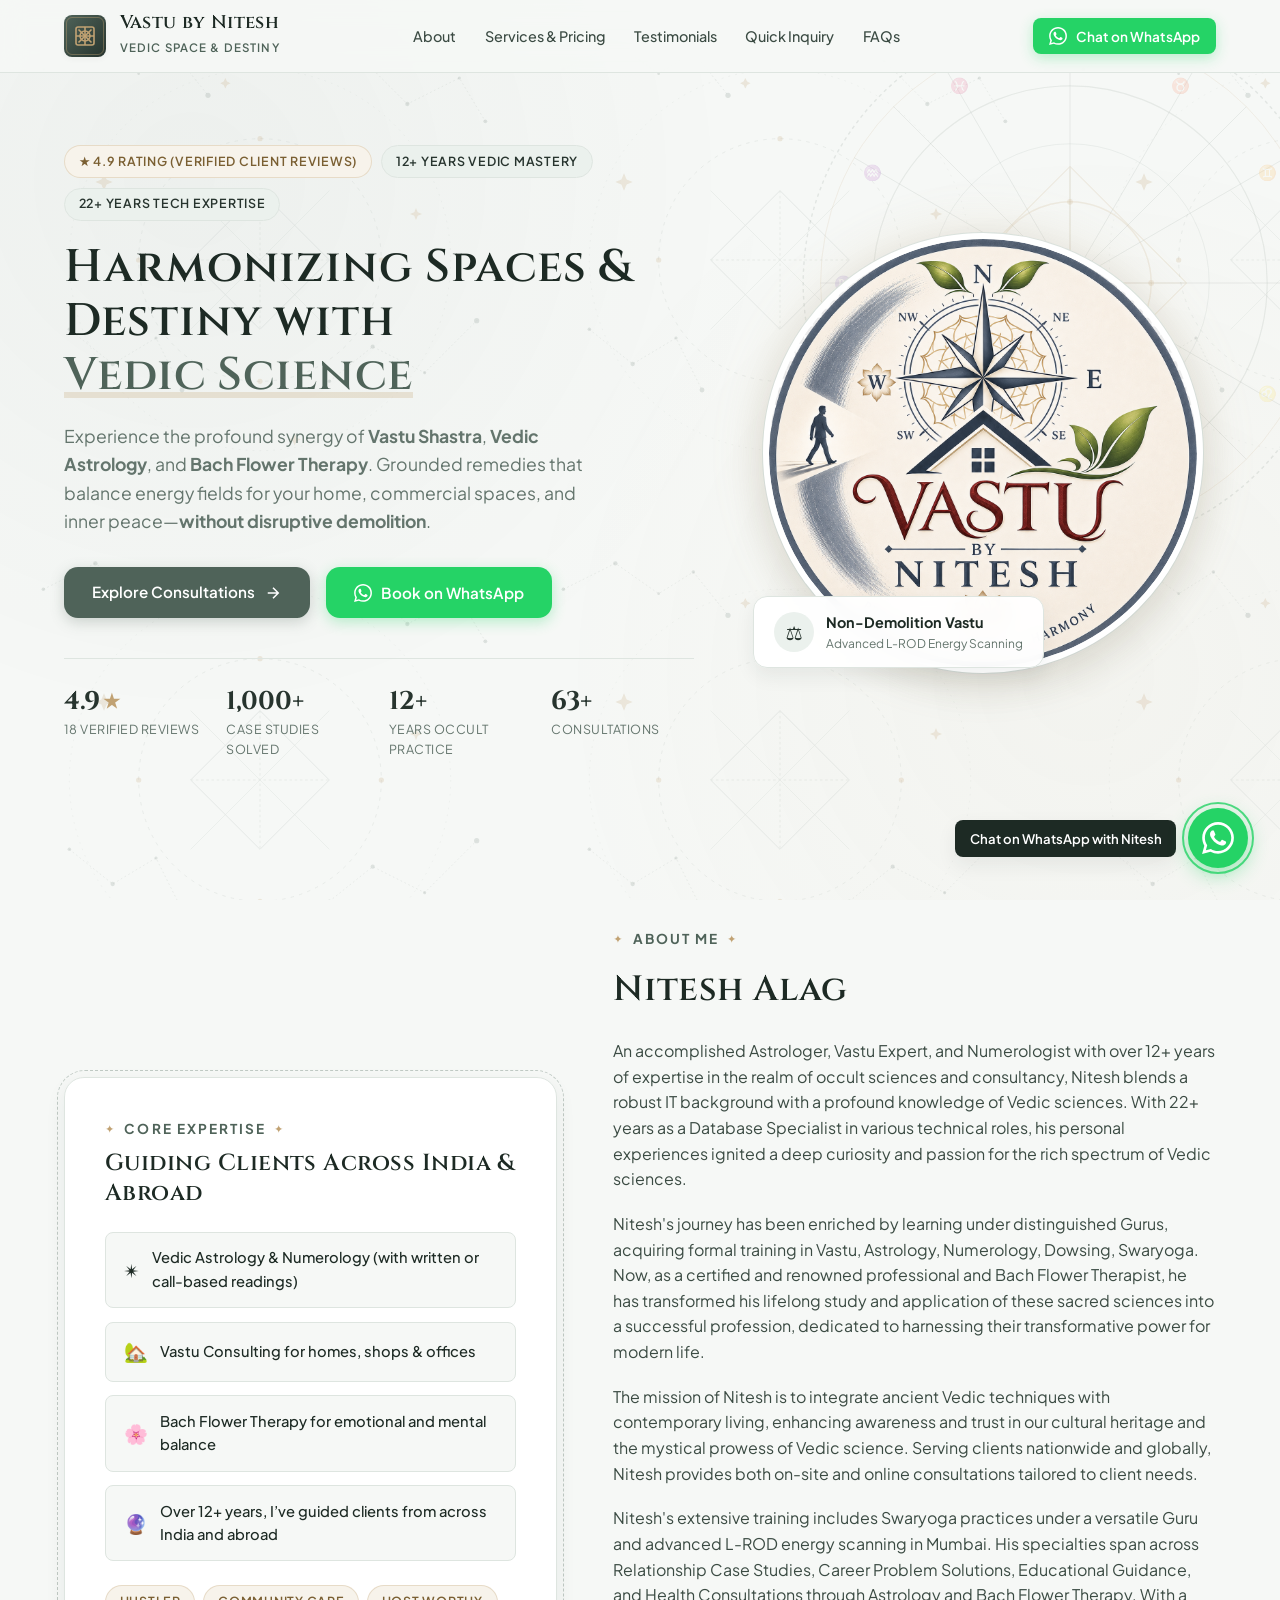
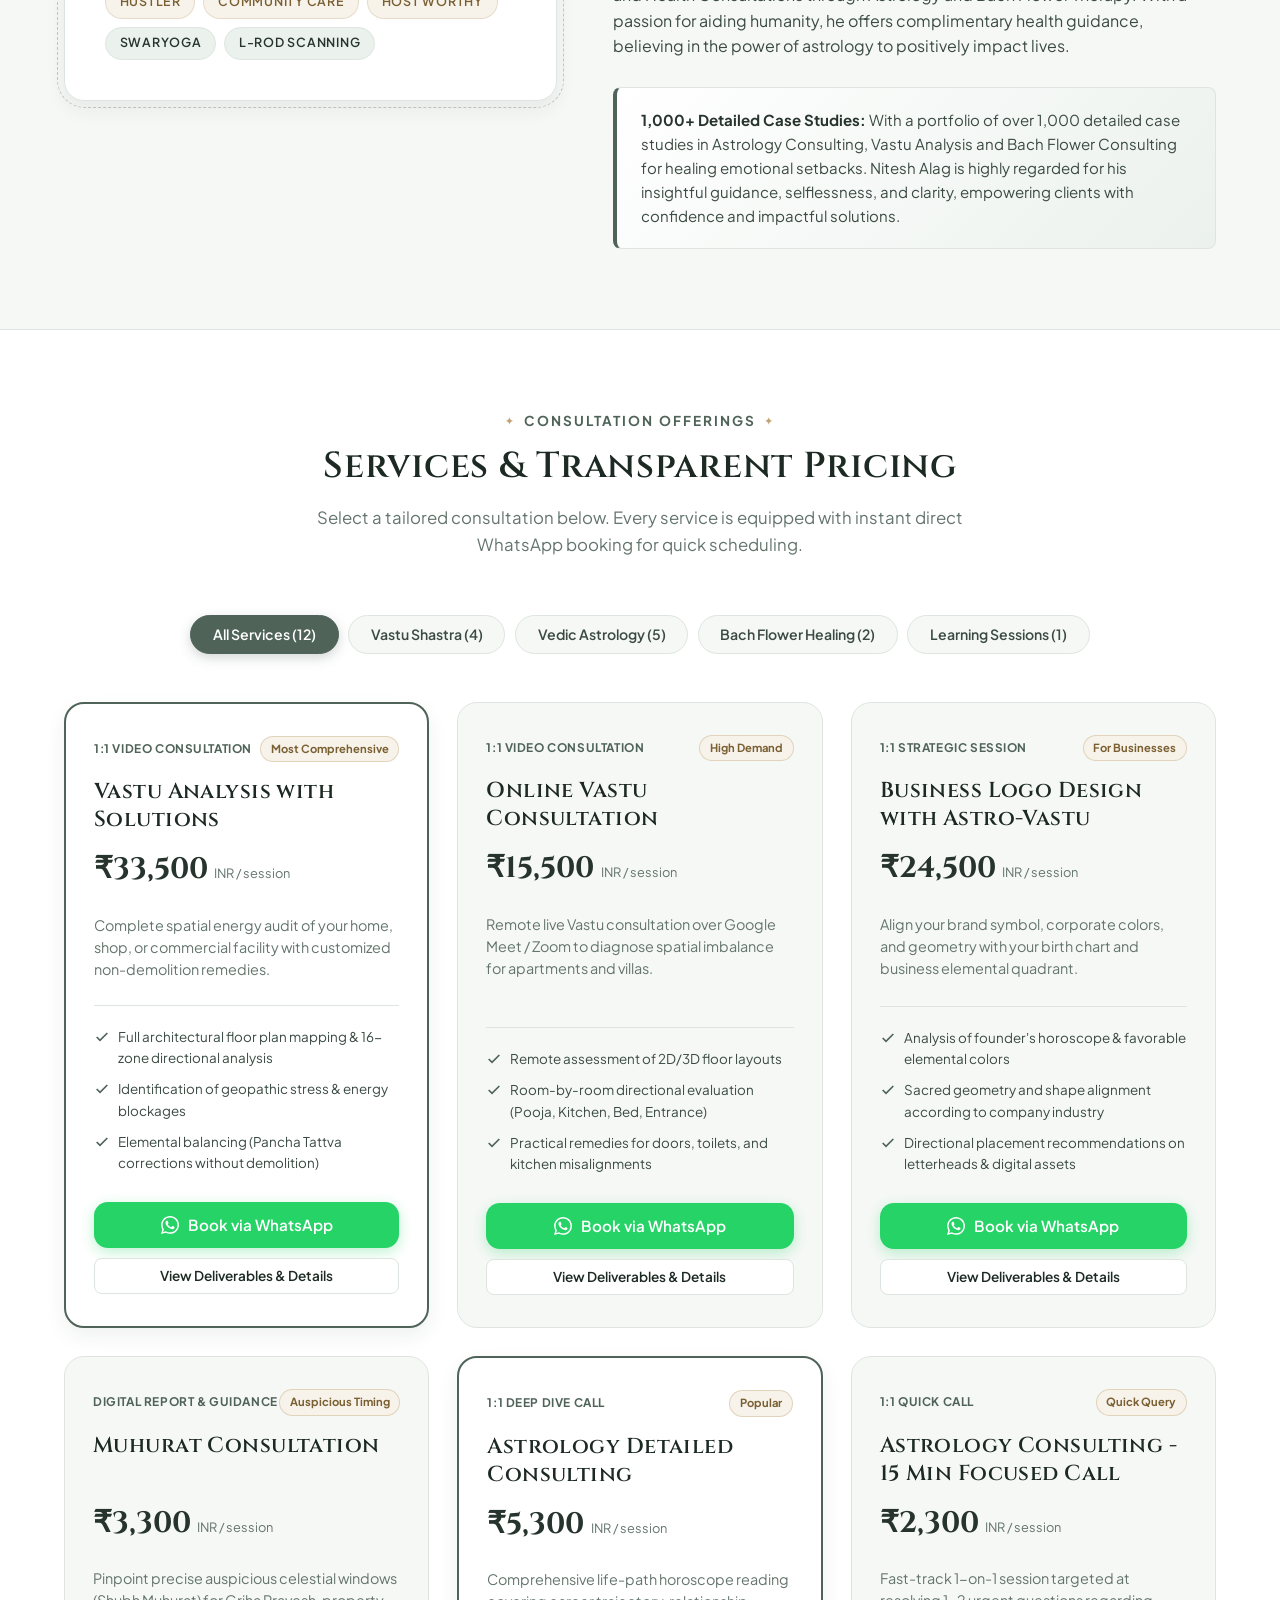
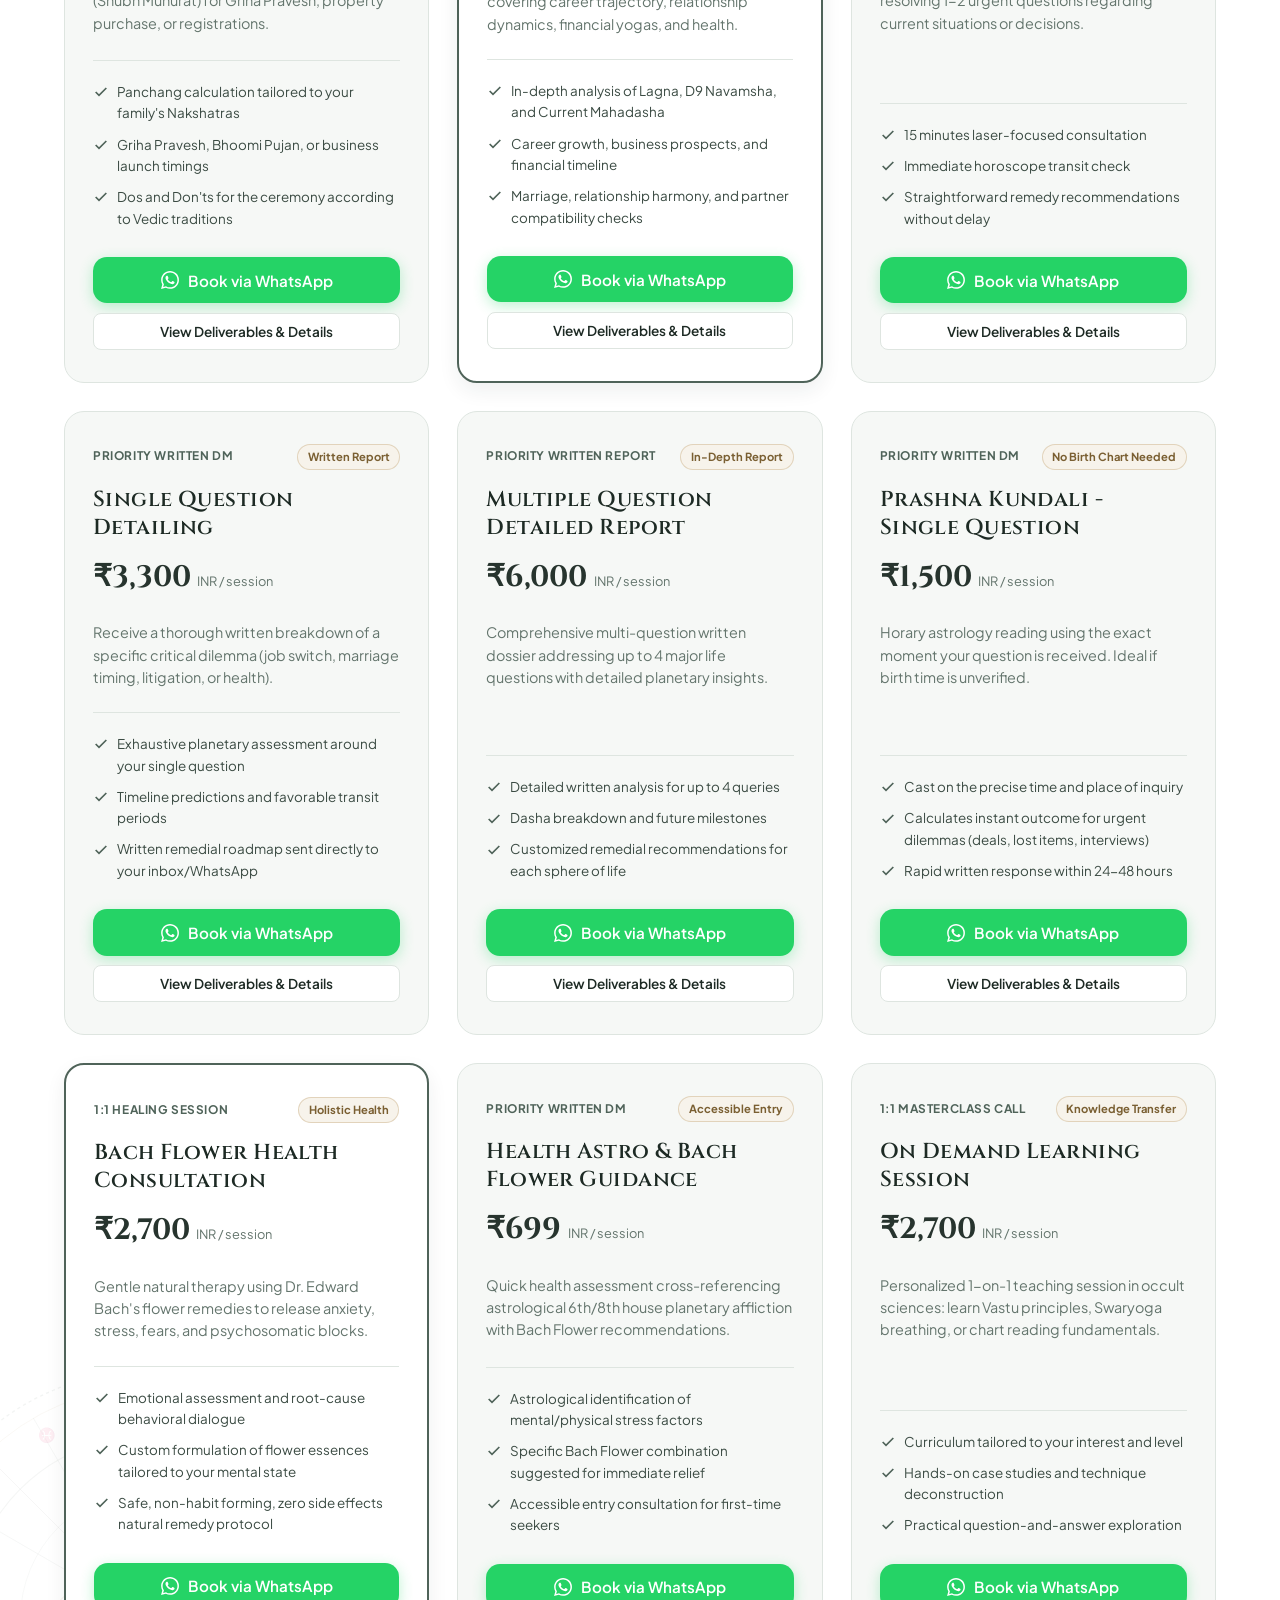
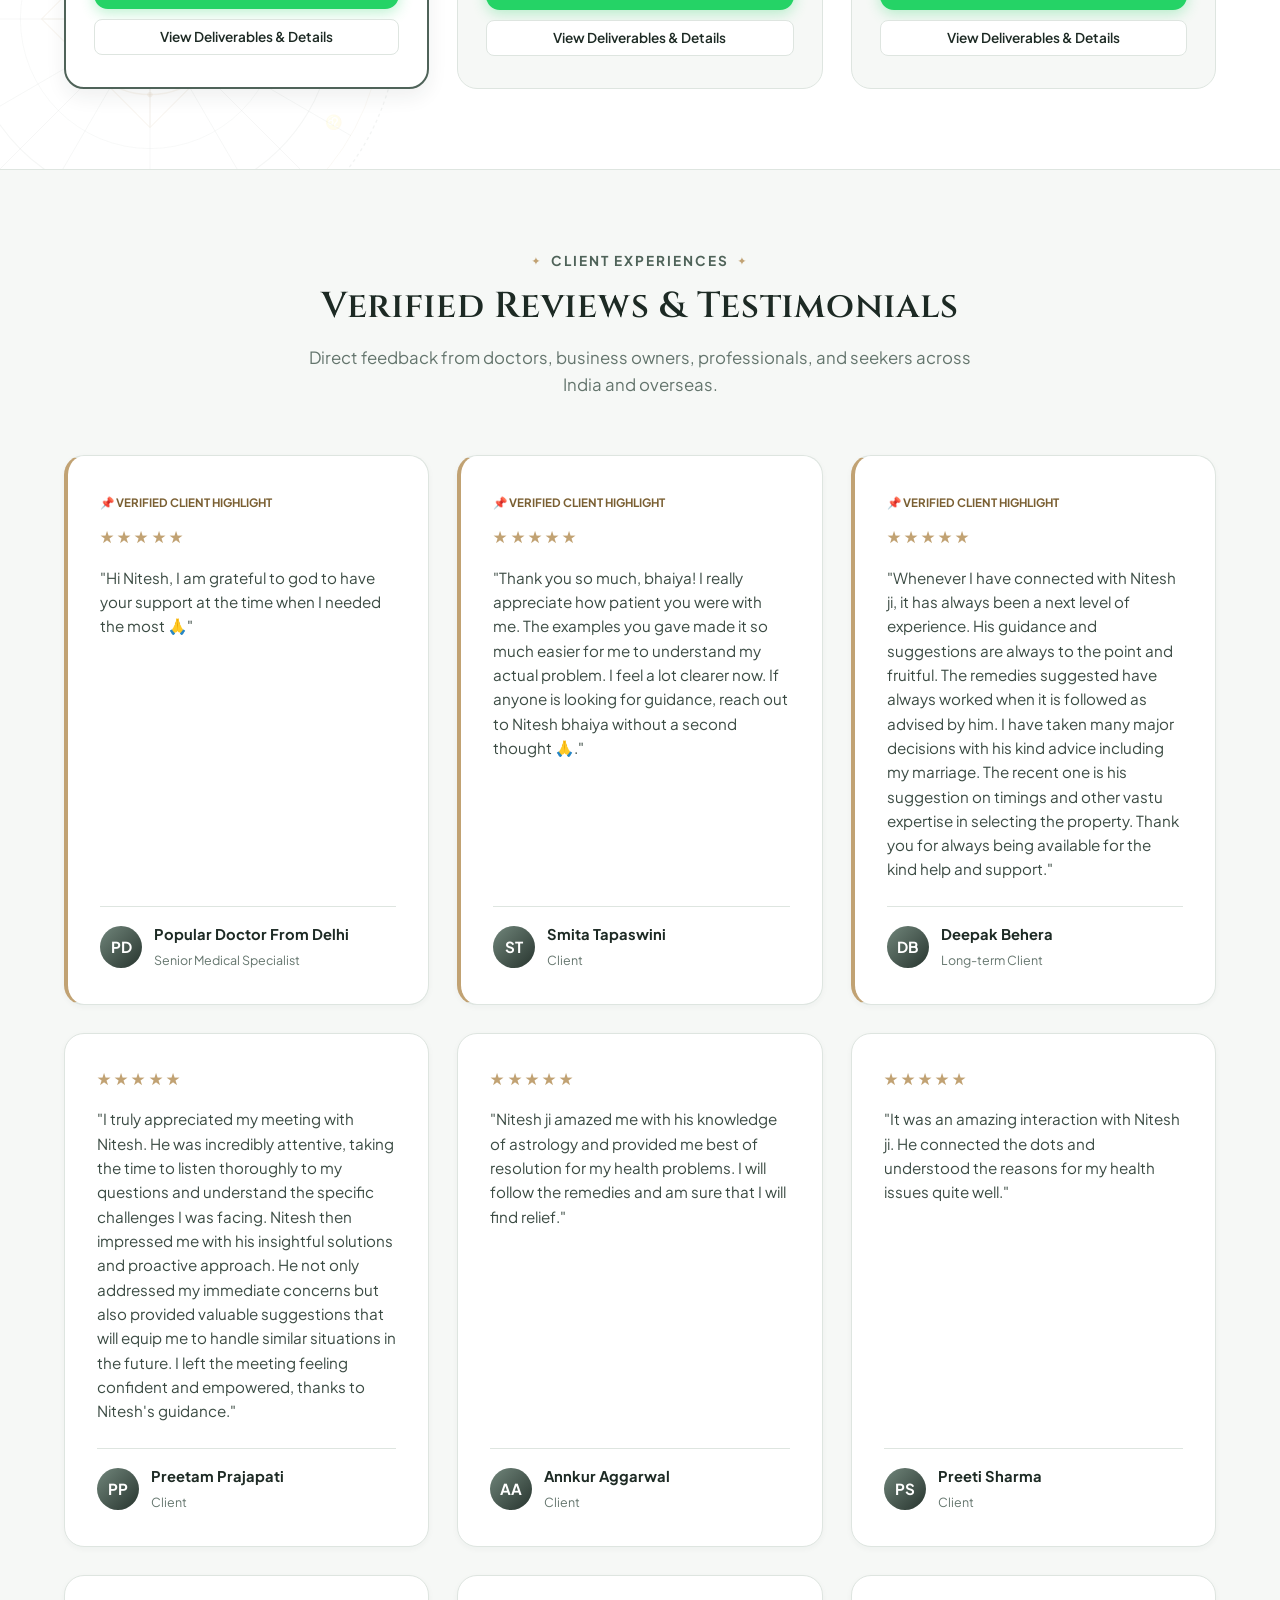
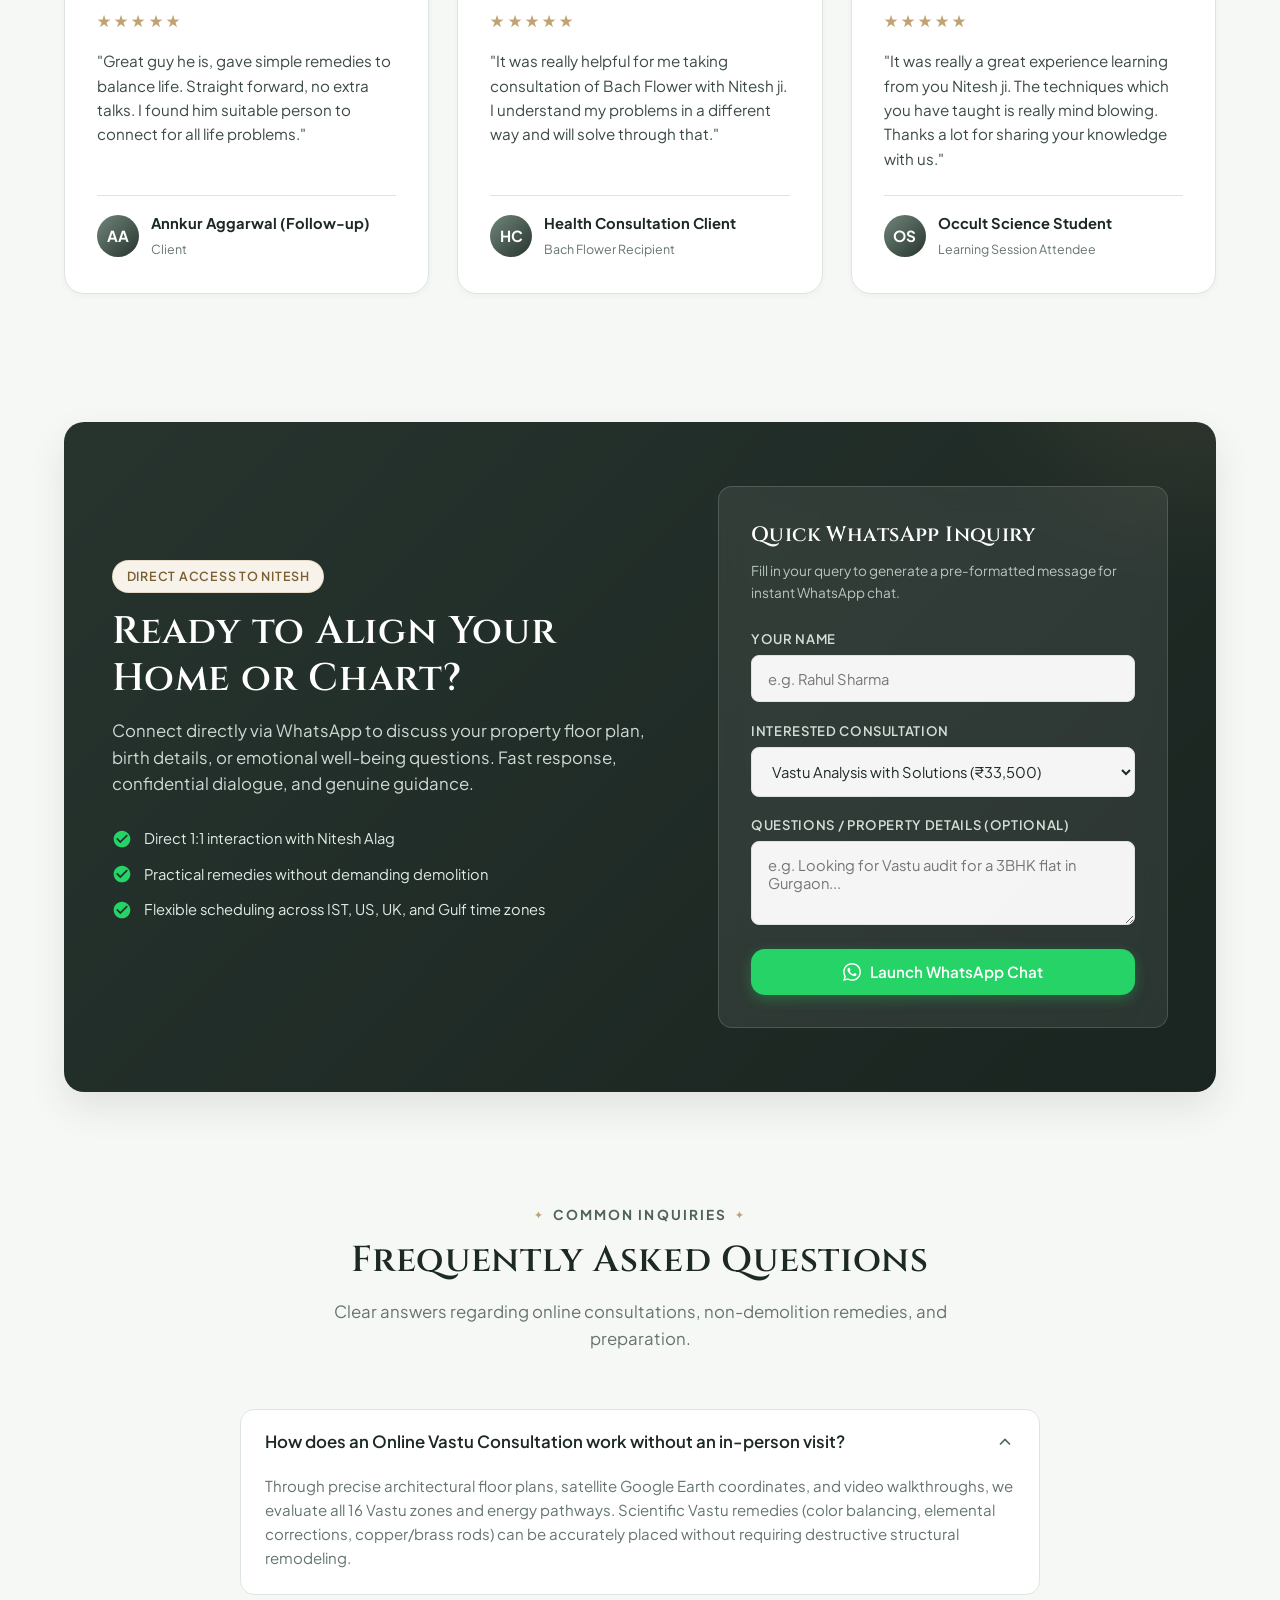
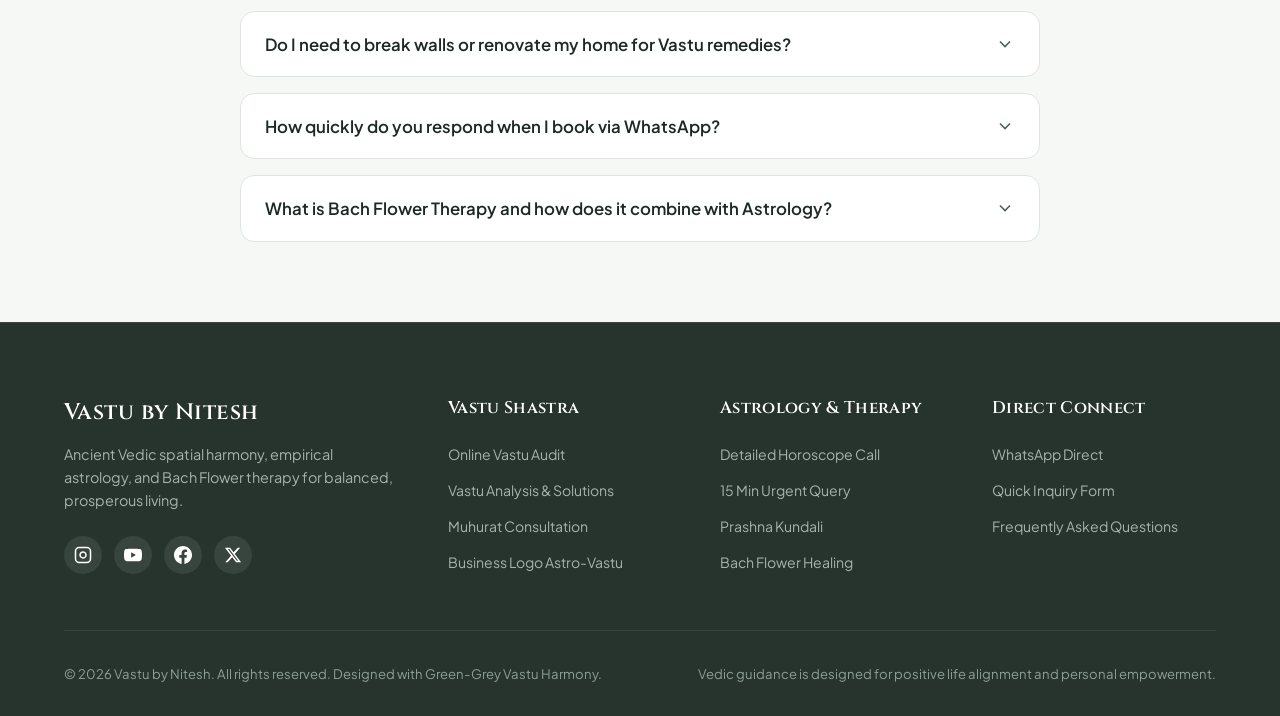
==== index.html @ 90140560 "version 1 updates" ====
<!DOCTYPE html>
<html lang="en">
<head>
  <meta charset="UTF-8">
  <meta name="viewport" content="width=device-width, initial-scale=1.0">
  <title>Vastu by Nitesh | Vedic Astrology, Vastu Shastra & Bach Flower Therapy</title>
  
  <!-- SEO Meta Tags -->
  <meta name="description" content="Nitesh Alag - Vedic Astrologer, Vastu Expert & Certified Bach Flower Therapist. 12+ years occult science mastery blended with 22+ years IT background. Practical non-demolition Vastu and deep astrological guidance.">
  <meta name="keywords" content="Vastu Shastra, Nitesh Alag, Vedic Astrology, Numerology, Bach Flower Therapy, L-ROD Energy Scanning, Vastu for Homes, Vastu for Office, Vastu by Nitesh">
  <meta name="author" content="Nitesh Alag">

  <!-- Open Graph / Social Sharing -->
  <meta property="og:title" content="Vastu by Nitesh | Vedic Astrology & Vastu Shastra">
  <meta property="og:description" content="Harmonizing spaces and destiny with ancient Vedic wisdom and modern scientific clarity. Book 1:1 consultations via WhatsApp.">
  <meta property="og:image" content="assets/nitesh-alag.png">
  <meta property="og:type" content="profile">

  <!-- Favicon -->
  <link rel="icon" type="image/png" href="assets/nitesh-alag.png">

  <!-- Google Fonts: Cinzel (Serif Elegance) & Plus Jakarta Sans (Modern Clean) -->
  <link rel="preconnect" href="https://fonts.googleapis.com">
  <link rel="preconnect" href="https://fonts.gstatic.com" crossorigin>
  <link href="https://fonts.googleapis.com/css2?family=Cinzel:wght@500;600;700&family=Plus+Jakarta+Sans:wght@400;500;600;700&display=swap" rel="stylesheet">

  <!-- Main Stylesheet -->
  <link rel="stylesheet" href="css/styles.css">
</head>
<body>

  <!-- ========================================================================
       Sticky Navigation Bar
       ======================================================================== -->
  <header class="navbar" id="navbar">
    <div class="container">
      <a href="#hero" class="brand" aria-label="Vastu by Nitesh Home">
        <div class="brand-icon">
          <!-- Sacred Geometric Vastu Purusha Mandala Emblem -->
          <svg width="24" height="24" viewBox="0 0 24 24" fill="none" stroke="currentColor" stroke-width="1.6">
            <rect x="3" y="3" width="18" height="18" rx="2"/>
            <circle cx="12" cy="12" r="5"/>
            <path d="M12 3v18M3 12h18"/>
            <path d="M5.5 5.5l13 13M18.5 5.5l-13 13"/>
          </svg>
        </div>
        <div class="brand-text">
          <h1>Vastu by Nitesh</h1>
          <span>Vedic Space & Destiny</span>
        </div>
      </a>

      <nav>
        <ul class="nav-links" id="navLinks">
          <li><a href="#about">About</a></li>
          <!-- <li><a href="#tattva">Vastu Principles</a></li> -->
          <li><a href="#services">Services & Pricing</a></li>
          <li><a href="#testimonials">Testimonials</a></li>
          <li><a href="#inquiry">Quick Inquiry</a></li>
          <li><a href="#faq">FAQs</a></li>
        </ul>
      </nav>

      <div class="nav-actions">
        <button id="navWhatsAppBtn" class="btn btn-whatsapp btn-sm" aria-label="Chat on WhatsApp">
          <svg width="18" height="18" viewBox="0 0 24 24" fill="currentColor">
            <path d="M.057 24l1.687-6.163c-1.041-1.804-1.588-3.849-1.587-5.946.003-6.556 5.338-11.891 11.893-11.891 3.181.001 6.167 1.24 8.413 3.488 2.245 2.248 3.481 5.236 3.48 8.414-.003 6.557-5.338 11.892-11.893 11.892-1.99-.001-3.951-.5-5.688-1.448l-6.305 1.654zm6.597-3.807c1.676.995 3.276 1.591 5.392 1.592 5.448 0 9.886-4.434 9.889-9.885.002-5.462-4.415-9.89-9.881-9.892-5.452 0-9.887 4.434-9.889 9.884-.001 2.225.651 3.891 1.746 5.634l-.999 3.648 3.742-.981zm11.387-5.464c-.074-.124-.272-.198-.57-.347-.297-.149-1.758-.868-2.031-.967-.272-.099-.47-.149-.669.149-.198.297-.768.967-.941 1.165-.173.198-.347.223-.644.074-.297-.149-1.255-.462-2.39-1.475-.883-.788-1.48-1.761-1.653-2.059-.173-.297-.018-.458.13-.606.134-.133.297-.347.446-.521.151-.172.2-.296.3-.495.099-.198.05-.372-.025-.521-.075-.148-.669-1.611-.916-2.206-.242-.579-.487-.501-.669-.51l-.57-.01c-.198 0-.52.074-.792.372s-1.04 1.016-1.04 2.479 1.065 2.876 1.213 3.074c.149.198 2.095 3.2 5.076 4.487.709.306 1.263.489 1.694.626.712.226 1.36.194 1.872.118.571-.085 1.758-.719 2.006-1.413.248-.695.248-1.29.173-1.414z"/>
          </svg>
          <span>Chat on WhatsApp</span>
        </button>
        <button class="mobile-toggle" id="mobileToggle" aria-label="Toggle navigation">☰</button>
      </div>
    </div>
  </header>

  <main>
    <!-- ======================================================================
         Hero Section
         ====================================================================== -->
    <section class="section hero" id="hero">
      <div class="hero-astro-wheel" aria-hidden="true"></div>
      <div class="container">
        <div class="hero-grid">
          <div class="hero-content">
            <div class="hero-badge-group">
              <span class="badge badge-brass">★ 4.9 Rating (Verified Client Reviews)</span>
              <span class="badge badge-green-grey">12+ Years Vedic Mastery</span>
              <span class="badge badge-green-grey">22+ Years Tech Expertise</span>
            </div>

            <h1 class="hero-title">
              Harmonizing Spaces & Destiny with <span class="highlight">Vedic Science</span>
            </h1>

            <p class="hero-description">
              Experience the profound synergy of <strong>Vastu Shastra</strong>, <strong>Vedic Astrology</strong>, and <strong>Bach Flower Therapy</strong>. Grounded remedies that balance energy fields for your home, commercial spaces, and inner peace—<strong>without disruptive demolition</strong>.
            </p>

            <div class="hero-actions">
              <a href="#services" class="btn btn-primary">
                <span>Explore Consultations</span>
                <svg width="18" height="18" viewBox="0 0 24 24" fill="none" stroke="currentColor" stroke-width="2"><path d="M5 12h14M12 5l7 7-7 7"/></svg>
              </a>
              <button class="btn btn-whatsapp" onclick="handleWhatsAppClick('Namaste Nitesh ji, I would like to book a consultation with you.')">
                <svg width="18" height="18" viewBox="0 0 24 24" fill="currentColor">
                  <path d="M.057 24l1.687-6.163c-1.041-1.804-1.588-3.849-1.587-5.946.003-6.556 5.338-11.891 11.893-11.891 3.181.001 6.167 1.24 8.413 3.488 2.245 2.248 3.481 5.236 3.48 8.414-.003 6.557-5.338 11.892-11.893 11.892-1.99-.001-3.951-.5-5.688-1.448l-6.305 1.654zm6.597-3.807c1.676.995 3.276 1.591 5.392 1.592 5.448 0 9.886-4.434 9.889-9.885.002-5.462-4.415-9.89-9.881-9.892-5.452 0-9.887 4.434-9.889 9.884-.001 2.225.651 3.891 1.746 5.634l-.999 3.648 3.742-.981zm11.387-5.464c-.074-.124-.272-.198-.57-.347-.297-.149-1.758-.868-2.031-.967-.272-.099-.47-.149-.669.149-.198.297-.768.967-.941 1.165-.173.198-.347.223-.644.074-.297-.149-1.255-.462-2.39-1.475-.883-.788-1.48-1.761-1.653-2.059-.173-.297-.018-.458.13-.606.134-.133.297-.347.446-.521.151-.172.2-.296.3-.495.099-.198.05-.372-.025-.521-.075-.148-.669-1.611-.916-2.206-.242-.579-.487-.501-.669-.51l-.57-.01c-.198 0-.52.074-.792.372s-1.04 1.016-1.04 2.479 1.065 2.876 1.213 3.074c.149.198 2.095 3.2 5.076 4.487.709.306 1.263.489 1.694.626.712.226 1.36.194 1.872.118.571-.085 1.758-.719 2.006-1.413.248-.695.248-1.29.173-1.414z"/>
                </svg>
                <span>Book on WhatsApp</span>
              </button>
            </div>

            <div class="hero-stats-row">
              <div class="hero-stat-item">
                <div class="stat-num">4.9 <span class="star">★</span></div>
                <div class="stat-label">18 Verified Reviews</div>
              </div>
              <div class="hero-stat-item">
                <div class="stat-num">1,000+</div>
                <div class="stat-label">Case Studies Solved</div>
              </div>
              <div class="hero-stat-item">
                <div class="stat-num">12+</div>
                <div class="stat-label">Years Occult Practice</div>
              </div>
              <div class="hero-stat-item">
                <div class="stat-num">63+</div>
                <div class="stat-label">Consultations</div>
              </div>
            </div>
          </div>

          <div class="hero-visual">
            <div class="hero-mandala-frame">
              <div class="mandala-aura"></div>
              <div class="hero-img-box">
                <img src="assets/nitesh-alag.png" alt="Nitesh Alag - Vedic Astrologer & Vastu Expert" loading="eager" onerror="this.src='https://static.topmate.io/profile_pic_265016_2b2de9ae-f549-436a-a58b-ec174f1bf713.png'">
              </div>
              <div class="hero-floating-card">
                <div class="floating-icon">⚖️</div>
                <div class="floating-text">
                  <div class="main">Non-Demolition Vastu</div>
                  <div class="sub">Advanced L-ROD Energy Scanning</div>
                </div>
              </div>
            </div>
          </div>
        </div>
      </div>
    </section>

    <!-- ======================================================================
         Vastu Pancha Tattva (5 Elements) Section (Hidden / Commented)
         ======================================================================
    <section class="section vastu-tattva-section" id="tattva">
      <div class="container">
        <div class="section-header">
          <div class="section-subtitle">Vastu Shastra Foundation</div>
          <h2 class="section-title">The Pancha Tattva: 5 Cosmic Elements</h2>
          <p class="section-desc">
            Vastu is the eternal science of spatial equilibrium. When the 5 elemental zones of your property resonate in balance, health, abundance, and clarity naturally follow.
          </p>
        </div>

        <div class="tattva-grid" id="tattvaContainer">
        </div>

        <div class="vastu-approach-box">
          <div class="approach-item">
            <div class="approach-icon">📐</div>
            <div>
              <h4>Zero Demolition Philosophy</h4>
              <p>We believe in balancing energies without breaking walls. Elemental remedies, color harmonics, and metallic strips resolve structural flaws.</p>
            </div>
          </div>
          <div class="approach-item">
            <div class="approach-icon">⚡</div>
            <div>
              <h4>L-ROD Energy Dowsing</h4>
              <p>Scientific geopathic stress scanning and telluric energy line detection trained under distinguished Gurus in Mumbai.</p>
            </div>
          </div>
          <div class="approach-item">
            <div class="approach-icon">📊</div>
            <div>
              <h4>Analytical Rigor</h4>
              <p>Backed by 22+ years of database engineering discipline, applying systematic, logical cross-validation to every chart and floor plan.</p>
            </div>
          </div>
        </div>
      </div>
    </section>
    -->

    <!-- ======================================================================
         About Nitesh Alag Section (Exact Topmate Profile)
         ====================================================================== -->
    <section class="section about-section" id="about">
      <div class="container">
        <div class="about-grid">
          <div class="about-card-stack">
            <div class="section-subtitle" style="justify-content: flex-start; margin-bottom: 0.5rem;">Core Expertise</div>
            <h3 style="font-size: 1.45rem; line-height: 1.3; margin-bottom: 1.25rem;">Guiding Clients Across India & Abroad</h3>
            
            <div class="about-pillars-list">
              <div class="about-pillar-item">
                <span style="font-size: 1.2rem;">✴️</span>
                <span>Vedic Astrology & Numerology (with written or call-based readings)</span>
              </div>
              <div class="about-pillar-item">
                <span style="font-size: 1.2rem;">🏡</span>
                <span>Vastu Consulting for homes, shops & offices</span>
              </div>
              <div class="about-pillar-item">
                <span style="font-size: 1.2rem;">🌸</span>
                <span>Bach Flower Therapy for emotional and mental balance</span>
              </div>
              <div class="about-pillar-item">
                <span style="font-size: 1.2rem;">🔮</span>
                <span>Over 12+ years, I’ve guided clients from across India and abroad</span>
              </div>
            </div>

            <div style="margin-top: 1.5rem; display: flex; flex-wrap: wrap; gap: 0.5rem;">
              <span class="badge badge-brass">Hustler</span>
              <span class="badge badge-brass">Community Care</span>
              <span class="badge badge-brass">Host Worthy</span>
              <span class="badge badge-green-grey">Swaryoga</span>
              <span class="badge badge-green-grey">L-ROD Scanning</span>
            </div>
          </div>

          <div class="about-text">
            <div class="section-subtitle" style="justify-content: flex-start;">About Me</div>
            <h2 style="font-size: 2.2rem; margin-bottom: 1.25rem;">Nitesh Alag</h2>
            <p>
              An accomplished Astrologer, Vastu Expert, and Numerologist with over 12+ years of expertise in the realm of occult sciences and consultancy, Nitesh blends a robust IT background with a profound knowledge of Vedic sciences. With 22+ years as a Database Specialist in various technical roles, his personal experiences ignited a deep curiosity and passion for the rich spectrum of Vedic sciences.
            </p>
            <p>
              Nitesh's journey has been enriched by learning under distinguished Gurus, acquiring formal training in Vastu, Astrology, Numerology, Dowsing, Swaryoga. Now, as a certified and renowned professional and Bach Flower Therapist, he has transformed his lifelong study and application of these sacred sciences into a successful profession, dedicated to harnessing their transformative power for modern life.
            </p>
            <p>
              The mission of Nitesh is to integrate ancient Vedic techniques with contemporary living, enhancing awareness and trust in our cultural heritage and the mystical prowess of Vedic science. Serving clients nationwide and globally, Nitesh provides both on-site and online consultations tailored to client needs.
            </p>
            <p>
              Nitesh's extensive training includes Swaryoga practices under a versatile Guru and advanced L-ROD energy scanning in Mumbai. His specialties span across Relationship Case Studies, Career Problem Solutions, Educational Guidance, and Health Consultations through Astrology and Bach Flower Therapy. With a passion for aiding humanity, he offers complimentary health guidance, believing in the power of astrology to positively impact lives.
            </p>

            <div class="about-portfolio-box">
              <strong>1,000+ Detailed Case Studies:</strong> With a portfolio of over 1,000 detailed case studies in Astrology Consulting, Vastu Analysis and Bach Flower Consulting for healing emotional setbacks. Nitesh Alag is highly regarded for his insightful guidance, selflessness, and clarity, empowering clients with confidence and impactful solutions.
            </div>
          </div>
        </div>
      </div>
    </section>

    <!-- ======================================================================
         Services & Transparent Pricing
         ====================================================================== -->
    <section class="section services-section" id="services">
      <div class="services-astro-wheel" aria-hidden="true"></div>
      <div class="container">
        <div class="section-header">
          <div class="section-subtitle">Consultation Offerings</div>
          <h2 class="section-title">Services & Transparent Pricing</h2>
          <p class="section-desc">
            Select a tailored consultation below. Every service is equipped with instant direct WhatsApp booking for quick scheduling.
          </p>
        </div>

        <!-- Category Filter Tabs -->
        <div class="filter-tabs">
          <button class="filter-btn active" data-category="all">All Services (12)</button>
          <button class="filter-btn" data-category="vastu">Vastu Shastra (4)</button>
          <button class="filter-btn" data-category="astrology">Vedic Astrology (5)</button>
          <button class="filter-btn" data-category="bachflower">Bach Flower Healing (2)</button>
          <button class="filter-btn" data-category="learning">Learning Sessions (1)</button>
        </div>

        <!-- Dynamic Services Grid -->
        <div class="services-grid" id="servicesGrid">
          <!-- Injected dynamically via app.js -->
        </div>
      </div>
    </section>

    <!-- ======================================================================
         Verified Client Testimonials
         ====================================================================== -->
    <section class="section testimonials-section" id="testimonials">
      <div class="container">
        <div class="section-header">
          <div class="section-subtitle">Client Experiences</div>
          <h2 class="section-title">Verified Reviews & Testimonials</h2>
          <p class="section-desc">
            Direct feedback from doctors, business owners, professionals, and seekers across India and overseas.
          </p>
        </div>

        <div class="testimonials-grid" id="testimonialsGrid">
          <!-- Injected dynamically via app.js -->
        </div>
      </div>
    </section>

    <!-- ======================================================================
         Direct WhatsApp Consultation & Inquiry Builder
         ====================================================================== -->
    <section class="container" id="inquiry">
      <div class="consultation-cta-section">
        <div class="cta-grid">
          <div class="cta-content">
            <span class="badge badge-brass" style="margin-bottom: 1rem;">Direct Access to Nitesh</span>
            <h2>Ready to Align Your Home or Chart?</h2>
            <p>
              Connect directly via WhatsApp to discuss your property floor plan, birth details, or emotional well-being questions. Fast response, confidential dialogue, and genuine guidance.
            </p>

            <ul class="cta-perks">
              <li>
                <svg width="20" height="20" viewBox="0 0 24 24" fill="currentColor"><path d="M12 2C6.48 2 2 6.48 2 12s4.48 10 10 10 10-4.48 10-10S17.52 2 12 2zm-2 15l-5-5 1.41-1.41L10 14.17l7.59-7.59L19 8l-9 9z"/></svg>
                <span>Direct 1:1 interaction with Nitesh Alag</span>
              </li>
              <li>
                <svg width="20" height="20" viewBox="0 0 24 24" fill="currentColor"><path d="M12 2C6.48 2 2 6.48 2 12s4.48 10 10 10 10-4.48 10-10S17.52 2 12 2zm-2 15l-5-5 1.41-1.41L10 14.17l7.59-7.59L19 8l-9 9z"/></svg>
                <span>Practical remedies without demanding demolition</span>
              </li>
              <li>
                <svg width="20" height="20" viewBox="0 0 24 24" fill="currentColor"><path d="M12 2C6.48 2 2 6.48 2 12s4.48 10 10 10 10-4.48 10-10S17.52 2 12 2zm-2 15l-5-5 1.41-1.41L10 14.17l7.59-7.59L19 8l-9 9z"/></svg>
                <span>Flexible scheduling across IST, US, UK, and Gulf time zones</span>
              </li>
            </ul>
          </div>

          <div class="inquiry-builder-card">
            <h3>Quick WhatsApp Inquiry</h3>
            <p>Fill in your query to generate a pre-formatted message for instant WhatsApp chat.</p>

            <form id="whatsappInquiryForm">
              <div class="form-group">
                <label for="clientName">Your Name</label>
                <input type="text" id="clientName" class="form-control" placeholder="e.g. Rahul Sharma" required>
              </div>

              <div class="form-group">
                <label for="inquiryServiceSelect">Interested Consultation</label>
                <select id="inquiryServiceSelect" class="form-control">
                  <!-- Populated via app.js -->
                </select>
              </div>

              <div class="form-group">
                <label for="clientNotes">Questions / Property Details (Optional)</label>
                <textarea id="clientNotes" class="form-control" rows="3" placeholder="e.g. Looking for Vastu audit for a 3BHK flat in Gurgaon..."></textarea>
              </div>

              <button type="submit" class="btn btn-whatsapp" style="width: 100%;">
                <svg width="18" height="18" viewBox="0 0 24 24" fill="currentColor">
                  <path d="M.057 24l1.687-6.163c-1.041-1.804-1.588-3.849-1.587-5.946.003-6.556 5.338-11.891 11.893-11.891 3.181.001 6.167 1.24 8.413 3.488 2.245 2.248 3.481 5.236 3.48 8.414-.003 6.557-5.338 11.892-11.893 11.892-1.99-.001-3.951-.5-5.688-1.448l-6.305 1.654zm6.597-3.807c1.676.995 3.276 1.591 5.392 1.592 5.448 0 9.886-4.434 9.889-9.885.002-5.462-4.415-9.89-9.881-9.892-5.452 0-9.887 4.434-9.889 9.884-.001 2.225.651 3.891 1.746 5.634l-.999 3.648 3.742-.981zm11.387-5.464c-.074-.124-.272-.198-.57-.347-.297-.149-1.758-.868-2.031-.967-.272-.099-.47-.149-.669.149-.198.297-.768.967-.941 1.165-.173.198-.347.223-.644.074-.297-.149-1.255-.462-2.39-1.475-.883-.788-1.48-1.761-1.653-2.059-.173-.297-.018-.458.13-.606.134-.133.297-.347.446-.521.151-.172.2-.296.3-.495.099-.198.05-.372-.025-.521-.075-.148-.669-1.611-.916-2.206-.242-.579-.487-.501-.669-.51l-.57-.01c-.198 0-.52.074-.792.372s-1.04 1.016-1.04 2.479 1.065 2.876 1.213 3.074c.149.198 2.095 3.2 5.076 4.487.709.306 1.263.489 1.694.626.712.226 1.36.194 1.872.118.571-.085 1.758-.719 2.006-1.413.248-.695.248-1.29.173-1.414z"/>
                </svg>
                <span>Launch WhatsApp Chat</span>
              </button>
            </form>
          </div>
        </div>
      </div>
    </section>

    <!-- ======================================================================
         Frequently Asked Questions
         ====================================================================== -->
    <section class="section faq-section" id="faq">
      <div class="container">
        <div class="section-header">
          <div class="section-subtitle">Common Inquiries</div>
          <h2 class="section-title">Frequently Asked Questions</h2>
          <p class="section-desc">Clear answers regarding online consultations, non-demolition remedies, and preparation.</p>
        </div>

        <div class="faq-list" id="faqContainer">
          <!-- Injected dynamically via app.js -->
        </div>
      </div>
    </section>
  </main>

  <!-- ========================================================================
       Footer
       ======================================================================== -->
  <footer class="footer">
    <div class="container">
      <div class="footer-grid">
        <div class="footer-brand">
          <h2>Vastu by Nitesh</h2>
          <p>
            Ancient Vedic spatial harmony, empirical astrology, and Bach Flower therapy for balanced, prosperous living.
          </p>
          <div class="footer-socials">
            <a href="https://www.instagram.com/niteshalag?utm_source=qr&igsh=MWVuOGQzNmdnejFuaA==" target="_blank" rel="noopener noreferrer" class="social-link" aria-label="Instagram">
              <svg width="18" height="18" viewBox="0 0 24 24" fill="none" stroke="currentColor" stroke-width="2"><rect x="2" y="2" width="20" height="20" rx="5" ry="5"/><path d="M16 11.37A4 4 0 1 1 12.63 8 4 4 0 0 1 16 11.37z"/><line x1="17.5" y1="6.5" x2="17.51" y2="6.5"/></svg>
            </a>
            <a href="https://www.youtube.com/channel/UCFUpGc246iC45c550RppUaA/videos" target="_blank" rel="noopener noreferrer" class="social-link" aria-label="YouTube">
              <svg width="18" height="18" viewBox="0 0 24 24" fill="currentColor"><path d="M23.498 6.186a3.016 3.016 0 0 0-2.122-2.136C19.505 3.545 12 3.545 12 3.545s-7.505 0-9.377.505A3.017 3.017 0 0 0 .502 6.186C0 8.07 0 12 0 12s0 3.93.502 5.814a3.016 3.016 0 0 0 2.122 2.136c1.871.505 9.376.505 9.376.505s7.505 0 9.377-.505a3.015 3.015 0 0 0 2.122-2.136C24 15.93 24 12 24 12s0-3.93-.502-5.814zM9.545 15.568V8.432L15.818 12l-6.273 3.568z"/></svg>
            </a>
            <a href="https://www.facebook.com/Vgyaanvastu?mibextid=ZbWKwL" target="_blank" rel="noopener noreferrer" class="social-link" aria-label="Facebook">
              <svg width="18" height="18" viewBox="0 0 24 24" fill="currentColor"><path d="M24 12.073c0-6.627-5.373-12-12-12s-12 5.373-12 12c0 5.99 4.388 10.954 10.125 11.854v-8.385H7.078v-3.47h3.047V9.43c0-3.007 1.792-4.669 4.533-4.669 1.312 0 2.686.235 2.686.235v2.953H15.83c-1.491 0-1.956.925-1.956 1.874v2.25h3.328l-.532 3.47h-2.796v8.385C19.612 23.027 24 18.062 24 12.073z"/></svg>
            </a>
            <a href="https://x.com/NiteshAlag1301?t=nyC073PaZcXAZEpxWBMy4A&s=09" target="_blank" rel="noopener noreferrer" class="social-link" aria-label="Twitter X">
              <svg width="18" height="18" viewBox="0 0 24 24" fill="currentColor"><path d="M18.244 2.25h3.308l-7.227 8.26 8.502 11.24H16.17l-5.214-6.817L4.99 21.75H1.68l7.73-8.835L1.254 2.25H8.08l4.713 6.231zm-1.161 17.52h1.833L7.084 4.126H5.117z"/></svg>
            </a>
          </div>
        </div>

        <div class="footer-col">
          <h4>Vastu Shastra</h4>
          <ul>
            <li><a href="#services">Online Vastu Audit</a></li>
            <li><a href="#services">Vastu Analysis & Solutions</a></li>
            <li><a href="#services">Muhurat Consultation</a></li>
            <li><a href="#services">Business Logo Astro-Vastu</a></li>
          </ul>
        </div>

        <div class="footer-col">
          <h4>Astrology & Therapy</h4>
          <ul>
            <li><a href="#services">Detailed Horoscope Call</a></li>
            <li><a href="#services">15 Min Urgent Query</a></li>
            <li><a href="#services">Prashna Kundali</a></li>
            <li><a href="#services">Bach Flower Healing</a></li>
          </ul>
        </div>

        <div class="footer-col">
          <h4>Direct Connect</h4>
          <ul>
            <li><a href="javascript:void(0)" onclick="handleWhatsAppClick('Namaste Nitesh ji, I would like to consult with you.')">WhatsApp Direct</a></li>
            <li><a href="#inquiry">Quick Inquiry Form</a></li>
            <li><a href="#faq">Frequently Asked Questions</a></li>
          </ul>
        </div>
      </div>

      <div class="footer-bottom">
        <div>© 2026 Vastu by Nitesh. All rights reserved. Designed with Green-Grey Vastu Harmony.</div>
        <div>Vedic guidance is designed for positive life alignment and personal empowerment.</div>
      </div>
    </div>
  </footer>

  <!-- ========================================================================
       Persistent Floating WhatsApp Button
       ======================================================================== -->
  <div class="floating-whatsapp">
    <div class="floating-whatsapp-tooltip">Chat on WhatsApp with Nitesh</div>
    <button class="floating-whatsapp-btn" id="floatingWhatsAppBtn" aria-label="Open WhatsApp Chat">
      <svg width="32" height="32" viewBox="0 0 24 24" fill="currentColor">
        <path d="M.057 24l1.687-6.163c-1.041-1.804-1.588-3.849-1.587-5.946.003-6.556 5.338-11.891 11.893-11.891 3.181.001 6.167 1.24 8.413 3.488 2.245 2.248 3.481 5.236 3.48 8.414-.003 6.557-5.338 11.892-11.893 11.892-1.99-.001-3.951-.5-5.688-1.448l-6.305 1.654zm6.597-3.807c1.676.995 3.276 1.591 5.392 1.592 5.448 0 9.886-4.434 9.889-9.885.002-5.462-4.415-9.89-9.881-9.892-5.452 0-9.887 4.434-9.889 9.884-.001 2.225.651 3.891 1.746 5.634l-.999 3.648 3.742-.981zm11.387-5.464c-.074-.124-.272-.198-.57-.347-.297-.149-1.758-.868-2.031-.967-.272-.099-.47-.149-.669.149-.198.297-.768.967-.941 1.165-.173.198-.347.223-.644.074-.297-.149-1.255-.462-2.39-1.475-.883-.788-1.48-1.761-1.653-2.059-.173-.297-.018-.458.13-.606.134-.133.297-.347.446-.521.151-.172.2-.296.3-.495.099-.198.05-.372-.025-.521-.075-.148-.669-1.611-.916-2.206-.242-.579-.487-.501-.669-.51l-.57-.01c-.198 0-.52.074-.792.372s-1.04 1.016-1.04 2.479 1.065 2.876 1.213 3.074c.149.198 2.095 3.2 5.076 4.487.709.306 1.263.489 1.694.626.712.226 1.36.194 1.872.118.571-.085 1.758-.719 2.006-1.413.248-.695.248-1.29.173-1.414z"/>
      </svg>
    </button>
  </div>

  <!-- ========================================================================
       Service Detail Modal
       ======================================================================== -->
  <div class="modal-overlay" id="serviceModalOverlay">
    <div class="modal-container">
      <button class="modal-close-btn" id="modalCloseBtn" aria-label="Close dialog">✕</button>
      <div style="font-size:0.75rem; color:var(--primary); font-weight:700; text-transform:uppercase; margin-bottom:0.5rem;" id="modalCategory">
        Vastu Shastra
      </div>
      <h3 id="modalTitle" style="font-size:1.6rem; line-height:1.25; margin-bottom:0.8rem;">Service Name</h3>
      <div id="modalPrice" style="font-family:var(--font-serif); font-size:1.85rem; font-weight:700; color:var(--primary-dark); margin-bottom:1.25rem;">
        ₹0
      </div>
      <p id="modalSummary" style="font-size:0.95rem; color:var(--text-muted); line-height:1.6; margin-bottom:1.5rem;">
        Summary description
      </p>

      <div style="font-size:0.85rem; font-weight:700; text-transform:uppercase; letter-spacing:0.05em; color:var(--text-main); margin-bottom:0.8rem;">
        What is Included in this Session:
      </div>
      <ul id="modalFeaturesList" style="list-style:none; margin-bottom:2rem;">
        <!-- Injected via app.js -->
      </ul>

      <div style="display:flex; flex-direction:column; gap:0.75rem;">
        <button id="modalWhatsAppBtn" class="btn btn-whatsapp" style="width:100%;">
          <svg width="18" height="18" viewBox="0 0 24 24" fill="currentColor">
            <path d="M.057 24l1.687-6.163c-1.041-1.804-1.588-3.849-1.587-5.946.003-6.556 5.338-11.891 11.893-11.891 3.181.001 6.167 1.24 8.413 3.488 2.245 2.248 3.481 5.236 3.48 8.414-.003 6.557-5.338 11.892-11.893 11.892-1.99-.001-3.951-.5-5.688-1.448l-6.305 1.654zm6.597-3.807c1.676.995 3.276 1.591 5.392 1.592 5.448 0 9.886-4.434 9.889-9.885.002-5.462-4.415-9.89-9.881-9.892-5.452 0-9.887 4.434-9.889 9.884-.001 2.225.651 3.891 1.746 5.634l-.999 3.648 3.742-.981zm11.387-5.464c-.074-.124-.272-.198-.57-.347-.297-.149-1.758-.868-2.031-.967-.272-.099-.47-.149-.669.149-.198.297-.768.967-.941 1.165-.173.198-.347.223-.644.074-.297-.149-1.255-.462-2.39-1.475-.883-.788-1.48-1.761-1.653-2.059-.173-.297-.018-.458.13-.606.134-.133.297-.347.446-.521.151-.172.2-.296.3-.495.099-.198.05-.372-.025-.521-.075-.148-.669-1.611-.916-2.206-.242-.579-.487-.501-.669-.51l-.57-.01c-.198 0-.52.074-.792.372s-1.04 1.016-1.04 2.479 1.065 2.876 1.213 3.074c.149.198 2.095 3.2 5.076 4.487.709.306 1.263.489 1.694.626.712.226 1.36.194 1.872.118.571-.085 1.758-.719 2.006-1.413.248-.695.248-1.29.173-1.414z"/>
          </svg>
          <span>Confirm & Book on WhatsApp</span>
        </button>
      </div>
    </div>
  </div>

  <!-- Scripts -->
  <script src="js/data.js"></script>
  <script src="js/app.js"></script>
</body>
</html>
---- css/styles.css ----
/* ==========================================================================
   Vastu by Nitesh - Stylesheet
   Theme: Green Grey with Vastu Shastra Spatial Harmony
   ========================================================================== */

:root {
  /* Green Grey Palette */
  --primary: #4F6359;
  --primary-hover: #405249;
  --primary-dark: #27342E;
  --primary-light: #71867B;
  --primary-pale: #EBF1ED;
  --primary-surface: #F3F6F4;

  /* Earthy & Sacred Accents */
  --accent-brass: #C1A273;
  --accent-brass-light: #F7F3EB;
  --accent-terracotta: #B96D4D;
  --accent-copper: #A65E3E;
  --accent-water: #4A6E77;
  
  /* WhatsApp Identity */
  --whatsapp: #25D366;
  --whatsapp-dark: #1EBE5D;
  --whatsapp-surface: #E8F8EE;

  /* Neutrals & Slate */
  --bg-canvas: #F6F8F6;
  --bg-surface: #FFFFFF;
  --bg-card: #FFFFFF;
  --bg-subtle: #EEF2EF;
  --border-light: #DEE5E0;
  --border-card: #E2E8E4;

  /* Typography */
  --text-main: #1D2A24;
  --text-body: #3B4B43;
  --text-muted: #64756D;
  --text-on-dark: #F7FAF8;

  /* Shadows */
  --shadow-sm: 0 2px 6px rgba(35, 47, 42, 0.04);
  --shadow-md: 0 8px 20px rgba(35, 47, 42, 0.07);
  --shadow-lg: 0 16px 36px rgba(35, 47, 42, 0.10);
  --shadow-glow: 0 0 24px rgba(79, 99, 89, 0.18);

  /* Radius */
  --radius-sm: 8px;
  --radius-md: 14px;
  --radius-lg: 20px;
  --radius-full: 9999px;

  /* Fonts */
  --font-serif: 'Cinzel', 'Playfair Display', Georgia, serif;
  --font-sans: 'Plus Jakarta Sans', system-ui, -apple-system, sans-serif;
}

/* Reset & Box Sizing */
*, *::before, *::after {
  box-sizing: border-box;
  margin: 0;
  padding: 0;
}

html {
  scroll-behavior: smooth;
  font-size: 16px;
  color-scheme: light;
}

body {
  font-family: var(--font-sans);
  background-color: var(--bg-canvas);
  color: var(--text-body);
  line-height: 1.6;
  overflow-x: hidden;
  -webkit-font-smoothing: antialiased;
}

/* Background Subtle Astrology & Vastu Constellation Watermark */
body::before {
  content: "";
  position: fixed;
  top: 0;
  left: 0;
  width: 100vw;
  height: 100vh;
  background-image: 
    url('../assets/astro-constellations.svg'),
    radial-gradient(circle at 15% 20%, rgba(79, 99, 89, 0.05) 0%, transparent 45%),
    radial-gradient(circle at 85% 75%, rgba(193, 162, 115, 0.05) 0%, transparent 45%);
  background-size: 520px 520px, 100% 100%, 100% 100%;
  background-repeat: repeat, no-repeat, no-repeat;
  pointer-events: none;
  z-index: -1;
  opacity: 0.95;
}

/* Typography Headings */
h1, h2, h3, h4, .serif-font {
  font-family: var(--font-serif);
  color: var(--text-main);
  letter-spacing: 0.02em;
  font-weight: 600;
}

a {
  color: inherit;
  text-decoration: none;
}

img {
  max-width: 100%;
  display: block;
}

button {
  font-family: inherit;
  cursor: pointer;
  border: none;
  background: none;
}

/* Container */
.container {
  max-width: 1200px;
  margin: 0 auto;
  padding: 0 1.5rem;
}

/* Badges & Chips */
.badge {
  display: inline-flex;
  align-items: center;
  gap: 0.4rem;
  padding: 0.35rem 0.85rem;
  font-size: 0.78rem;
  font-weight: 600;
  text-transform: uppercase;
  letter-spacing: 0.06em;
  border-radius: var(--radius-full);
}

.badge-green-grey {
  background-color: var(--primary-pale);
  color: var(--primary-dark);
  border: 1px solid var(--border-light);
}

.badge-brass {
  background-color: var(--accent-brass-light);
  color: #7A5F32;
  border: 1px solid rgba(193, 162, 115, 0.3);
}

.badge-whatsapp {
  background-color: var(--whatsapp-surface);
  color: #147238;
  border: 1px solid rgba(37, 211, 102, 0.3);
}

/* Section Common Layout */
.section {
  padding: 5rem 0;
  position: relative;
}

.section-header {
  text-align: center;
  max-width: 680px;
  margin: 0 auto 3.5rem;
}

.section-subtitle {
  color: var(--primary);
  font-size: 0.85rem;
  text-transform: uppercase;
  font-weight: 700;
  letter-spacing: 0.15em;
  margin-bottom: 0.75rem;
  display: flex;
  align-items: center;
  justify-content: center;
  gap: 0.5rem;
}

.section-subtitle::before,
.section-subtitle::after {
  content: "✦";
  color: var(--accent-brass);
  font-size: 0.7rem;
}

.section-title {
  font-size: 2.25rem;
  line-height: 1.25;
  margin-bottom: 1rem;
}

.section-desc {
  color: var(--text-muted);
  font-size: 1.05rem;
}

/* Buttons */
.btn {
  display: inline-flex;
  align-items: center;
  justify-content: center;
  gap: 0.55rem;
  padding: 0.85rem 1.75rem;
  font-size: 0.95rem;
  font-weight: 600;
  border-radius: var(--radius-md);
  transition: all 0.25s cubic-bezier(0.16, 1, 0.3, 1);
  text-align: center;
}

.btn-primary {
  background-color: var(--primary);
  color: #FFFFFF;
  box-shadow: 0 4px 14px rgba(79, 99, 89, 0.25);
}

.btn-primary:hover {
  background-color: var(--primary-hover);
  transform: translateY(-2px);
  box-shadow: 0 6px 18px rgba(79, 99, 89, 0.32);
}

.btn-outline {
  border: 1px solid var(--border-light);
  background-color: #FFFFFF;
  color: var(--text-main);
}

.btn-outline:hover {
  border-color: var(--primary);
  background-color: var(--primary-pale);
  color: var(--primary-dark);
}

.btn-whatsapp {
  background-color: var(--whatsapp);
  color: #FFFFFF;
  box-shadow: 0 4px 14px rgba(37, 211, 102, 0.3);
}

.btn-whatsapp:hover {
  background-color: var(--whatsapp-dark);
  transform: translateY(-2px);
  box-shadow: 0 6px 20px rgba(37, 211, 102, 0.4);
}

.btn-sm {
  padding: 0.55rem 1rem;
  font-size: 0.85rem;
  border-radius: var(--radius-sm);
}

/* ==========================================================================
   Navigation Bar
   ========================================================================== */
.navbar {
  position: sticky;
  top: 0;
  left: 0;
  right: 0;
  background-color: rgba(246, 248, 246, 0.92);
  backdrop-filter: blur(12px);
  -webkit-backdrop-filter: blur(12px);
  border-bottom: 1px solid var(--border-light);
  z-index: 1000;
  transition: all 0.3s ease;
}

.navbar .container {
  display: flex;
  align-items: center;
  justify-content: space-between;
  height: 4.5rem;
}

.brand {
  display: flex;
  align-items: center;
  gap: 0.85rem;
}

.brand-icon {
  width: 42px;
  height: 42px;
  background: linear-gradient(135deg, var(--primary) 0%, var(--primary-dark) 100%);
  border-radius: var(--radius-sm);
  display: flex;
  align-items: center;
  justify-content: center;
  color: var(--accent-brass);
  box-shadow: var(--shadow-sm);
  position: relative;
}

.brand-icon::after {
  content: "";
  position: absolute;
  inset: 2px;
  border: 1px solid rgba(193, 162, 115, 0.4);
  border-radius: calc(var(--radius-sm) - 2px);
}

.brand-text h1 {
  font-size: 1.15rem;
  line-height: 1.1;
  color: var(--text-main);
}

.brand-text span {
  font-size: 0.72rem;
  color: var(--primary);
  letter-spacing: 0.1em;
  text-transform: uppercase;
  font-weight: 600;
}

.nav-links {
  display: flex;
  align-items: center;
  gap: 1.8rem;
  list-style: none;
}

.nav-links a {
  font-size: 0.9rem;
  font-weight: 500;
  color: var(--text-body);
  transition: color 0.2s ease;
  position: relative;
}

.nav-links a:hover,
.nav-links a.active {
  color: var(--primary-dark);
}

.nav-links a::after {
  content: "";
  position: absolute;
  bottom: -4px;
  left: 0;
  width: 0;
  height: 2px;
  background-color: var(--primary);
  transition: width 0.25s ease;
}

.nav-links a:hover::after {
  width: 100%;
}

.nav-actions {
  display: flex;
  align-items: center;
  gap: 0.8rem;
}

.mobile-toggle {
  display: none;
  font-size: 1.5rem;
  color: var(--text-main);
  background: none;
}

/* ==========================================================================
   Hero Section
   ========================================================================== */
.hero {
  padding: 4.5rem 0 5.5rem;
  position: relative;
  overflow: hidden;
}

.hero-astro-wheel {
  position: absolute;
  top: -80px;
  right: -80px;
  width: 580px;
  height: 580px;
  background-image: url('../assets/vedic-zodiac-wheel.svg');
  background-size: contain;
  background-repeat: no-repeat;
  pointer-events: none;
  z-index: 0;
  opacity: 0.65;
  animation: slowWheelSpin 240s linear infinite;
}

@keyframes slowWheelSpin {
  from { transform: rotate(0deg); }
  to { transform: rotate(360deg); }
}

.hero-grid {
  display: grid;
  grid-template-columns: 1.15fr 0.85fr;
  align-items: center;
  gap: 3.5rem;
  position: relative;
  z-index: 1;
}

.hero-badge-group {
  display: flex;
  flex-wrap: wrap;
  gap: 0.6rem;
  margin-bottom: 1.25rem;
}

.hero-title {
  font-size: 2.85rem;
  line-height: 1.18;
  margin-bottom: 1.25rem;
  color: var(--text-main);
}

.hero-title .highlight {
  color: var(--primary);
  position: relative;
  display: inline-block;
}

.hero-title .highlight::after {
  content: "";
  position: absolute;
  bottom: 4px;
  left: 0;
  right: 0;
  height: 6px;
  background-color: rgba(193, 162, 115, 0.25);
  z-index: -1;
}

.hero-description {
  font-size: 1.1rem;
  color: var(--text-muted);
  margin-bottom: 2rem;
  max-width: 540px;
}

.hero-actions {
  display: flex;
  flex-wrap: wrap;
  gap: 1rem;
  margin-bottom: 2.5rem;
}

.hero-stats-row {
  display: grid;
  grid-template-columns: repeat(4, 1fr);
  gap: 1.2rem;
  padding-top: 1.8rem;
  border-top: 1px solid var(--border-light);
}

.hero-stat-item .stat-num {
  font-family: var(--font-serif);
  font-size: 1.6rem;
  font-weight: 700;
  color: var(--primary-dark);
  line-height: 1.1;
  display: flex;
  align-items: center;
  gap: 0.2rem;
}

.hero-stat-item .stat-num .star {
  color: var(--accent-brass);
  font-size: 1.2rem;
}

.hero-stat-item .stat-label {
  font-size: 0.78rem;
  color: var(--text-muted);
  text-transform: uppercase;
  letter-spacing: 0.04em;
  margin-top: 0.25rem;
}

/* Hero Visual / Avatar Frame */
.hero-visual {
  position: relative;
  display: flex;
  justify-content: center;
}

.hero-mandala-frame {
  position: relative;
  width: 100%;
  max-width: 440px;
  aspect-ratio: 1 / 1;
  border-radius: 50%;
}

.mandala-aura {
  position: absolute;
  inset: -14px;
  border-radius: 50%;
  background: radial-gradient(circle, rgba(79, 99, 89, 0.22) 0%, rgba(193, 162, 115, 0.18) 60%, transparent 75%);
  filter: blur(20px);
  z-index: 1;
  animation: pulseAura 8s ease-in-out infinite alternate;
}

@keyframes pulseAura {
  0% { transform: scale(0.96); opacity: 0.8; }
  100% { transform: scale(1.05); opacity: 1; }
}

.hero-img-box {
  position: relative;
  width: 100%;
  height: 100%;
  border-radius: 50%;
  overflow: hidden;
  border: 6px solid #FFFFFF;
  box-shadow: var(--shadow-lg), 0 0 0 1px var(--border-light);
  z-index: 2;
  background-color: #FFFFFF;
  display: flex;
  align-items: center;
  justify-content: center;
}

.hero-img-box img {
  width: 100%;
  height: 100%;
  object-fit: cover;
  object-position: center;
  border-radius: 50%;
  transition: transform 0.6s cubic-bezier(0.16, 1, 0.3, 1);
}

.hero-img-box:hover img {
  transform: scale(1.03);
}

.hero-floating-card {
  position: absolute;
  bottom: 5px;
  left: -10px;
  background: rgba(255, 255, 255, 0.95);
  backdrop-filter: blur(8px);
  padding: 0.85rem 1.25rem;
  border-radius: var(--radius-md);
  box-shadow: var(--shadow-md);
  border: 1px solid var(--border-light);
  display: flex;
  align-items: center;
  gap: 0.75rem;
  z-index: 3;
}

.floating-icon {
  width: 40px;
  height: 40px;
  border-radius: 50%;
  background: var(--primary-pale);
  color: var(--primary-dark);
  display: flex;
  align-items: center;
  justify-content: center;
  font-size: 1.2rem;
}

.floating-text .main {
  font-weight: 700;
  font-size: 0.9rem;
  color: var(--text-main);
}

.floating-text .sub {
  font-size: 0.75rem;
  color: var(--text-muted);
}

/* ==========================================================================
   Vastu Pancha Tattva (5 Elements) Section
   ========================================================================== */
.vastu-tattva-section {
  background-color: var(--bg-surface);
  border-top: 1px solid var(--border-light);
  border-bottom: 1px solid var(--border-light);
}

.tattva-grid {
  display: grid;
  grid-template-columns: repeat(5, 1fr);
  gap: 1.25rem;
}

.tattva-card {
  background-color: var(--bg-canvas);
  border: 1px solid var(--border-light);
  border-radius: var(--radius-md);
  padding: 1.5rem 1.2rem;
  text-align: center;
  transition: all 0.3s ease;
  position: relative;
  overflow: hidden;
}

.tattva-card:hover {
  transform: translateY(-5px);
  box-shadow: var(--shadow-md);
  border-color: var(--primary-light);
}

.tattva-card::before {
  content: "";
  position: absolute;
  top: 0;
  left: 0;
  right: 0;
  height: 4px;
  background-color: var(--primary);
  opacity: 0.6;
}

.tattva-card[data-element="jal"]::before { background-color: var(--accent-water); }
.tattva-card[data-element="vayu"]::before { background-color: var(--primary-light); }
.tattva-card[data-element="agni"]::before { background-color: var(--accent-terracotta); }
.tattva-card[data-element="prithvi"]::before { background-color: #8C7B65; }
.tattva-card[data-element="akasha"]::before { background-color: var(--accent-brass); }

.tattva-icon-box {
  width: 52px;
  height: 52px;
  border-radius: 50%;
  margin: 0 auto 1rem;
  display: flex;
  align-items: center;
  justify-content: center;
  font-size: 1.35rem;
  background-color: #FFFFFF;
  border: 1px solid var(--border-light);
  box-shadow: var(--shadow-sm);
  color: var(--primary);
}

.tattva-card h4 {
  font-size: 1.05rem;
  margin-bottom: 0.3rem;
}

.tattva-zone {
  font-size: 0.76rem;
  font-weight: 700;
  color: var(--primary);
  text-transform: uppercase;
  letter-spacing: 0.05em;
  margin-bottom: 0.75rem;
}

.tattva-card p {
  font-size: 0.82rem;
  color: var(--text-muted);
  line-height: 1.5;
}

/* Vastu Philosophy Banner */
.vastu-approach-box {
  margin-top: 3.5rem;
  background: linear-gradient(135deg, #F0F4F1 0%, #E6ECE8 100%);
  border: 1px solid var(--border-light);
  border-radius: var(--radius-lg);
  padding: 2.5rem;
  display: grid;
  grid-template-columns: 1fr 1fr 1fr;
  gap: 2rem;
}

.approach-item {
  display: flex;
  align-items: flex-start;
  gap: 1rem;
}

.approach-icon {
  width: 44px;
  height: 44px;
  border-radius: var(--radius-sm);
  background-color: #FFFFFF;
  display: flex;
  align-items: center;
  justify-content: center;
  color: var(--primary);
  font-size: 1.2rem;
  flex-shrink: 0;
  box-shadow: var(--shadow-sm);
}

.approach-item h4 {
  font-size: 1rem;
  margin-bottom: 0.35rem;
}

.approach-item p {
  font-size: 0.86rem;
  color: var(--text-muted);
}

/* ==========================================================================
   About Section
   ========================================================================== */
.about-grid {
  display: grid;
  grid-template-columns: 0.9fr 1.1fr;
  gap: 3.5rem;
  align-items: center;
}

.about-card-stack {
  position: relative;
  background-color: var(--bg-surface);
  border: 1px solid var(--border-light);
  border-radius: var(--radius-lg);
  padding: 2.5rem;
  box-shadow: var(--shadow-md);
}

.about-card-stack::before {
  content: "";
  position: absolute;
  inset: -8px;
  border: 1px dashed var(--primary-light);
  border-radius: calc(var(--radius-lg) + 8px);
  z-index: -1;
  opacity: 0.4;
}

.about-quote-mark {
  font-family: var(--font-serif);
  font-size: 4rem;
  line-height: 1;
  color: var(--accent-brass);
  opacity: 0.3;
  margin-bottom: -1rem;
}

.about-quote {
  font-size: 1.2rem;
  font-style: italic;
  font-family: var(--font-serif);
  color: var(--text-main);
  line-height: 1.5;
  margin-bottom: 1.5rem;
}

.about-pills {
  display: flex;
  flex-wrap: wrap;
  gap: 0.6rem;
}

.about-text h3 {
  font-size: 2rem;
  line-height: 1.25;
  margin-bottom: 1.25rem;
}

.about-text p {
  color: var(--text-body);
  font-size: 1rem;
  margin-bottom: 1.2rem;
}

.about-highlights {
  display: grid;
  grid-template-columns: 1fr 1fr;
  gap: 1rem;
  margin-top: 2rem;
}

.highlight-box {
  background-color: var(--bg-surface);
  padding: 1.1rem;
  border-radius: var(--radius-sm);
  border: 1px solid var(--border-light);
}

.highlight-box strong {
  display: block;
  font-size: 0.95rem;
  color: var(--text-main);
  margin-bottom: 0.2rem;
}

.highlight-box span {
  font-size: 0.82rem;
  color: var(--text-muted);
}

.about-pillars-list {
  display: flex;
  flex-direction: column;
  gap: 0.85rem;
  margin-top: 1.5rem;
}

.about-pillar-item {
  background-color: var(--bg-canvas);
  border: 1px solid var(--border-light);
  border-radius: var(--radius-sm);
  padding: 0.85rem 1.1rem;
  font-size: 0.92rem;
  color: var(--text-main);
  font-weight: 500;
  display: flex;
  align-items: center;
  gap: 0.75rem;
  transition: all 0.2s ease;
}

.about-pillar-item:hover {
  border-color: var(--primary);
  background-color: var(--primary-pale);
}

.about-portfolio-box {
  margin-top: 1.75rem;
  padding: 1.25rem 1.5rem;
  background: linear-gradient(135deg, var(--bg-surface) 0%, var(--primary-pale) 100%);
  border-left: 4px solid var(--primary);
  border-radius: var(--radius-sm);
  border-top: 1px solid var(--border-light);
  border-right: 1px solid var(--border-light);
  border-bottom: 1px solid var(--border-light);
  font-size: 0.94rem;
  line-height: 1.6;
  color: var(--text-body);
}

.about-portfolio-box strong {
  color: var(--primary-dark);
}

/* ==========================================================================
   Services Section & Filter Tabs
   ========================================================================== */
.services-section {
  background-color: var(--bg-surface);
  border-top: 1px solid var(--border-light);
  border-bottom: 1px solid var(--border-light);
  position: relative;
  overflow: hidden;
}

.services-astro-wheel {
  position: absolute;
  bottom: -120px;
  left: -120px;
  width: 540px;
  height: 540px;
  background-image: url('../assets/vedic-zodiac-wheel.svg');
  background-size: contain;
  background-repeat: no-repeat;
  pointer-events: none;
  z-index: 0;
  opacity: 0.40;
  animation: slowWheelSpinReverse 280s linear infinite;
}

@keyframes slowWheelSpinReverse {
  from { transform: rotate(360deg); }
  to { transform: rotate(0deg); }
}

.services-section .container {
  position: relative;
  z-index: 1;
}

.filter-tabs {
  display: flex;
  justify-content: center;
  flex-wrap: wrap;
  gap: 0.6rem;
  margin-bottom: 3rem;
}

.filter-btn {
  padding: 0.6rem 1.35rem;
  font-size: 0.88rem;
  font-weight: 600;
  border-radius: var(--radius-full);
  background-color: var(--bg-canvas);
  color: var(--text-body);
  border: 1px solid var(--border-light);
  transition: all 0.2s ease;
}

.filter-btn:hover {
  background-color: var(--primary-pale);
  color: var(--primary-dark);
  border-color: var(--primary-light);
}

.filter-btn.active {
  background-color: var(--primary);
  color: #FFFFFF;
  border-color: var(--primary);
  box-shadow: 0 4px 12px rgba(79, 99, 89, 0.25);
}

.services-grid {
  display: grid;
  grid-template-columns: repeat(3, 1fr);
  gap: 1.75rem;
}

.service-card {
  background-color: var(--bg-canvas);
  border: 1px solid var(--border-light);
  border-radius: var(--radius-lg);
  padding: 2rem 1.75rem;
  display: flex;
  flex-direction: column;
  transition: all 0.3s cubic-bezier(0.16, 1, 0.3, 1);
  position: relative;
}

.service-card:hover {
  transform: translateY(-6px);
  box-shadow: var(--shadow-lg);
  border-color: var(--primary);
  background-color: #FFFFFF;
}

.service-card.highlight {
  border: 2px solid var(--primary);
  box-shadow: var(--shadow-md);
  background-color: #FFFFFF;
}

.service-badge-strip {
  display: flex;
  align-items: center;
  justify-content: space-between;
  margin-bottom: 1rem;
}

.service-type {
  font-size: 0.74rem;
  text-transform: uppercase;
  letter-spacing: 0.05em;
  font-weight: 700;
  color: var(--primary);
}

.service-featured-tag {
  background-color: var(--accent-brass-light);
  color: #7A5F32;
  font-size: 0.7rem;
  font-weight: 700;
  padding: 0.2rem 0.6rem;
  border-radius: var(--radius-full);
  border: 1px solid rgba(193, 162, 115, 0.4);
}

.service-title {
  font-size: 1.35rem;
  line-height: 1.3;
  margin-bottom: 0.75rem;
  color: var(--text-main);
  min-height: 3.5rem;
}

.service-pricing {
  margin-bottom: 1.25rem;
  display: flex;
  align-items: baseline;
  gap: 0.4rem;
}

.service-price {
  font-family: var(--font-serif);
  font-size: 1.85rem;
  font-weight: 700;
  color: var(--primary-dark);
}

.service-tax {
  font-size: 0.8rem;
  color: var(--text-muted);
}

.service-summary {
  font-size: 0.9rem;
  color: var(--text-muted);
  line-height: 1.55;
  margin-bottom: 1.5rem;
  flex-grow: 1;
}

.service-features {
  list-style: none;
  border-top: 1px solid var(--border-light);
  padding-top: 1.25rem;
  margin-bottom: 1.75rem;
  display: flex;
  flex-direction: column;
  gap: 0.6rem;
}

.service-features li {
  font-size: 0.84rem;
  color: var(--text-body);
  display: flex;
  align-items: flex-start;
  gap: 0.5rem;
}

.service-features li svg {
  color: var(--primary);
  flex-shrink: 0;
  margin-top: 0.2rem;
}

.service-actions {
  display: flex;
  flex-direction: column;
  gap: 0.6rem;
}

.service-actions .btn {
  width: 100%;
}

/* ==========================================================================
   Testimonials Section
   ========================================================================== */
.testimonials-section {
  position: relative;
  background-color: var(--bg-canvas);
}

.testimonials-grid {
  display: grid;
  grid-template-columns: repeat(3, 1fr);
  gap: 1.75rem;
}

.testimonial-card {
  background-color: var(--bg-surface);
  border: 1px solid var(--border-light);
  border-radius: var(--radius-lg);
  padding: 2rem;
  display: flex;
  flex-direction: column;
  justify-content: space-between;
  box-shadow: var(--shadow-sm);
  transition: transform 0.25s ease, box-shadow 0.25s ease;
  position: relative;
}

.testimonial-card:hover {
  transform: translateY(-4px);
  box-shadow: var(--shadow-md);
  border-color: var(--primary-light);
}

.testimonial-card.pinned {
  border-left: 4px solid var(--accent-brass);
}

.testimonial-pinned-tag {
  display: inline-flex;
  align-items: center;
  gap: 0.3rem;
  font-size: 0.72rem;
  color: #7A5F32;
  font-weight: 700;
  text-transform: uppercase;
  margin-bottom: 0.75rem;
}

.testimonial-stars {
  color: var(--accent-brass);
  font-size: 1rem;
  margin-bottom: 1rem;
  display: flex;
  gap: 0.2rem;
}

.testimonial-quote {
  font-size: 0.95rem;
  color: var(--text-body);
  line-height: 1.6;
  margin-bottom: 1.5rem;
  font-style: normal;
  position: relative;
}

.testimonial-author {
  border-top: 1px solid var(--border-light);
  padding-top: 1rem;
  display: flex;
  align-items: center;
  gap: 0.75rem;
}

.author-avatar {
  width: 42px;
  height: 42px;
  border-radius: 50%;
  background: linear-gradient(135deg, var(--primary-light), var(--primary-dark));
  color: #FFFFFF;
  display: flex;
  align-items: center;
  justify-content: center;
  font-weight: 700;
  font-size: 0.95rem;
  flex-shrink: 0;
}

.author-info h5 {
  font-size: 0.92rem;
  font-family: var(--font-sans);
  font-weight: 700;
  color: var(--text-main);
}

.author-info span {
  font-size: 0.78rem;
  color: var(--text-muted);
}

/* ==========================================================================
   Consultation & Custom WhatsApp Inquiry Box
   ========================================================================== */
.consultation-cta-section {
  background: linear-gradient(135deg, var(--primary-dark) 0%, #1A2420 100%);
  color: #FFFFFF;
  border-radius: var(--radius-lg);
  padding: 4rem 3rem;
  margin: 3rem 0;
  position: relative;
  overflow: hidden;
  box-shadow: var(--shadow-lg);
}

.consultation-cta-section::before {
  content: "";
  position: absolute;
  top: -50%;
  right: -20%;
  width: 500px;
  height: 500px;
  background: radial-gradient(circle, rgba(193, 162, 115, 0.12) 0%, transparent 70%);
  border-radius: 50%;
  pointer-events: none;
}

.cta-grid {
  display: grid;
  grid-template-columns: 1.1fr 0.9fr;
  gap: 3.5rem;
  align-items: center;
  position: relative;
  z-index: 2;
}

.cta-content h2 {
  color: #FFFFFF;
  font-size: 2.4rem;
  line-height: 1.2;
  margin-bottom: 1rem;
}

.cta-content p {
  color: #CFDAD3;
  font-size: 1.05rem;
  margin-bottom: 1.8rem;
}

.cta-perks {
  list-style: none;
  display: flex;
  flex-direction: column;
  gap: 0.75rem;
  margin-bottom: 2rem;
}

.cta-perks li {
  display: flex;
  align-items: center;
  gap: 0.75rem;
  color: #E2ECE5;
  font-size: 0.92rem;
}

.cta-perks li svg {
  color: var(--whatsapp);
}

/* WhatsApp Inquiry Builder Card */
.inquiry-builder-card {
  background-color: rgba(255, 255, 255, 0.08);
  backdrop-filter: blur(12px);
  -webkit-backdrop-filter: blur(12px);
  border: 1px solid rgba(255, 255, 255, 0.15);
  border-radius: var(--radius-md);
  padding: 2rem;
}

.inquiry-builder-card h3 {
  color: #FFFFFF;
  font-size: 1.3rem;
  margin-bottom: 0.5rem;
}

.inquiry-builder-card p {
  color: #B8C7BF;
  font-size: 0.85rem;
  margin-bottom: 1.5rem;
}

.form-group {
  margin-bottom: 1.1rem;
}

.form-group label {
  display: block;
  font-size: 0.82rem;
  font-weight: 600;
  text-transform: uppercase;
  letter-spacing: 0.05em;
  color: #D3DFD7;
  margin-bottom: 0.4rem;
}

.form-control {
  width: 100%;
  padding: 0.85rem 1rem;
  border-radius: var(--radius-sm);
  background-color: rgba(255, 255, 255, 0.95);
  border: 1px solid var(--border-light);
  color: var(--text-main);
  font-family: inherit;
  font-size: 0.92rem;
  outline: none;
  transition: border-color 0.2s;
}

.form-control:focus {
  border-color: var(--primary);
  box-shadow: 0 0 0 3px rgba(79, 99, 89, 0.2);
}

/* ==========================================================================
   FAQ Section
   ========================================================================== */
.faq-section {
  padding: 4rem 0 5rem;
}

.faq-list {
  max-width: 800px;
  margin: 0 auto;
  display: flex;
  flex-direction: column;
  gap: 1rem;
}

.faq-item {
  background-color: var(--bg-surface);
  border: 1px solid var(--border-light);
  border-radius: var(--radius-md);
  overflow: hidden;
  transition: all 0.2s ease;
}

.faq-item:hover {
  border-color: var(--primary-light);
}

.faq-question {
  width: 100%;
  padding: 1.35rem 1.5rem;
  display: flex;
  align-items: center;
  justify-content: space-between;
  gap: 1rem;
  text-align: left;
  font-weight: 600;
  font-size: 1.05rem;
  color: var(--text-main);
}

.faq-question svg {
  color: var(--primary);
  transition: transform 0.3s ease;
  flex-shrink: 0;
}

.faq-item.active .faq-question svg {
  transform: rotate(180deg);
}

.faq-answer {
  max-height: 0;
  overflow: hidden;
  transition: max-height 0.35s ease;
  padding: 0 1.5rem;
  color: var(--text-muted);
  font-size: 0.94rem;
  line-height: 1.6;
}

.faq-item.active .faq-answer {
  max-height: 250px;
  padding-bottom: 1.5rem;
}

/* ==========================================================================
   Footer
   ========================================================================== */
.footer {
  background-color: var(--primary-dark);
  color: #D3DFD7;
  padding: 4.5rem 0 2rem;
  border-top: 1px solid rgba(255, 255, 255, 0.08);
}

.footer-grid {
  display: grid;
  grid-template-columns: 1.5fr 1fr 1fr 1fr;
  gap: 3rem;
  margin-bottom: 3.5rem;
}

.footer-brand h2 {
  color: #FFFFFF;
  font-size: 1.4rem;
  margin-bottom: 0.8rem;
}

.footer-brand p {
  color: #A3B5AB;
  font-size: 0.9rem;
  line-height: 1.6;
  margin-bottom: 1.5rem;
}

.footer-socials {
  display: flex;
  gap: 0.75rem;
}

.social-link {
  width: 38px;
  height: 38px;
  border-radius: 50%;
  background: rgba(255, 255, 255, 0.08);
  display: flex;
  align-items: center;
  justify-content: center;
  color: #FFFFFF;
  transition: all 0.25s ease;
}

.social-link:hover {
  background-color: var(--primary);
  color: #FFFFFF;
  transform: translateY(-2px);
}

.footer-col h4 {
  color: #FFFFFF;
  font-size: 1.05rem;
  margin-bottom: 1.2rem;
}

.footer-col ul {
  list-style: none;
  display: flex;
  flex-direction: column;
  gap: 0.65rem;
}

.footer-col ul li a {
  font-size: 0.88rem;
  color: #A3B5AB;
  transition: color 0.2s ease;
}

.footer-col ul li a:hover {
  color: #FFFFFF;
}

.footer-bottom {
  border-top: 1px solid rgba(255, 255, 255, 0.08);
  padding-top: 2rem;
  display: flex;
  align-items: center;
  justify-content: space-between;
  font-size: 0.82rem;
  color: #8C9F95;
  flex-wrap: wrap;
  gap: 1rem;
}

/* ==========================================================================
   Floating WhatsApp Button
   ========================================================================== */
.floating-whatsapp {
  position: fixed;
  bottom: 2rem;
  right: 2rem;
  z-index: 999;
  display: flex;
  align-items: center;
  gap: 0.75rem;
}

.floating-whatsapp-btn {
  width: 60px;
  height: 60px;
  border-radius: 50%;
  background-color: var(--whatsapp);
  color: #FFFFFF;
  display: flex;
  align-items: center;
  justify-content: center;
  font-size: 1.85rem;
  box-shadow: 0 6px 20px rgba(37, 211, 102, 0.45);
  transition: all 0.3s cubic-bezier(0.16, 1, 0.3, 1);
  position: relative;
}

.floating-whatsapp-btn:hover {
  transform: scale(1.08);
  background-color: var(--whatsapp-dark);
}

.floating-whatsapp-btn::after {
  content: "";
  position: absolute;
  inset: -6px;
  border-radius: 50%;
  border: 2px solid var(--whatsapp);
  opacity: 0.8;
  animation: waPulse 2.4s cubic-bezier(0.24, 0, 0.38, 1) infinite;
}

@keyframes waPulse {
  0% { transform: scale(0.9); opacity: 0.8; }
  100% { transform: scale(1.5); opacity: 0; }
}

.floating-whatsapp-tooltip {
  background-color: var(--text-main);
  color: #FFFFFF;
  font-size: 0.82rem;
  font-weight: 600;
  padding: 0.5rem 0.9rem;
  border-radius: var(--radius-sm);
  box-shadow: var(--shadow-md);
  white-space: nowrap;
  pointer-events: none;
  animation: fadeIn 0.4s ease;
}

/* ==========================================================================
   Modal for Service Details
   ========================================================================== */
.modal-overlay {
  position: fixed;
  inset: 0;
  background-color: rgba(29, 42, 36, 0.65);
  backdrop-filter: blur(6px);
  -webkit-backdrop-filter: blur(6px);
  z-index: 2000;
  display: flex;
  align-items: center;
  justify-content: center;
  padding: 1.5rem;
  opacity: 0;
  visibility: hidden;
  transition: all 0.3s ease;
}

.modal-overlay.open {
  opacity: 1;
  visibility: visible;
}

.modal-container {
  background-color: var(--bg-surface);
  border-radius: var(--radius-lg);
  max-width: 600px;
  width: 100%;
  padding: 2.5rem;
  box-shadow: var(--shadow-lg);
  border: 1px solid var(--border-light);
  transform: translateY(20px) scale(0.97);
  transition: transform 0.3s cubic-bezier(0.16, 1, 0.3, 1);
  position: relative;
  max-height: 90vh;
  overflow-y: auto;
}

.modal-overlay.open .modal-container {
  transform: translateY(0) scale(1);
}

.modal-close-btn {
  position: absolute;
  top: 1.25rem;
  right: 1.25rem;
  width: 36px;
  height: 36px;
  border-radius: 50%;
  background-color: var(--bg-canvas);
  color: var(--text-main);
  display: flex;
  align-items: center;
  justify-content: center;
  font-size: 1.2rem;
  transition: all 0.2s ease;
}

.modal-close-btn:hover {
  background-color: var(--border-light);
}

/* ==========================================================================
   Responsive Breakpoints
   ========================================================================== */
@media (max-width: 1024px) {
  .hero-grid {
    grid-template-columns: 1fr;
    gap: 3rem;
  }
  .hero-visual {
    order: -1;
  }
  .hero-mandala-frame {
    max-width: 340px;
  }
  .tattva-grid {
    grid-template-columns: repeat(3, 1fr);
  }
  .services-grid {
    grid-template-columns: repeat(2, 1fr);
  }
  .testimonials-grid {
    grid-template-columns: repeat(2, 1fr);
  }
  .about-grid {
    grid-template-columns: 1fr;
  }
  .cta-grid {
    grid-template-columns: 1fr;
  }
  .footer-grid {
    grid-template-columns: 1fr 1fr;
  }
}

@media (max-width: 768px) {
  .nav-links, .nav-actions .btn {
    display: none;
  }
  .mobile-toggle {
    display: block;
  }
  .hero-title {
    font-size: 2.2rem;
  }
  .hero-mandala-frame {
    max-width: 290px;
    margin: 0 auto;
  }
  .hero-floating-card {
    left: 50%;
    transform: translateX(-50%);
    bottom: -12px;
    white-space: nowrap;
    padding: 0.65rem 1rem;
  }
  .hero-stats-row {
    grid-template-columns: repeat(2, 1fr);
  }
  .tattva-grid {
    grid-template-columns: 1fr;
  }
  .vastu-approach-box {
    grid-template-columns: 1fr;
    padding: 1.5rem;
  }
  .services-grid {
    grid-template-columns: 1fr;
  }
  .testimonials-grid {
    grid-template-columns: 1fr;
  }
  .footer-grid {
    grid-template-columns: 1fr;
    gap: 2rem;
  }
  .consultation-cta-section {
    padding: 2.5rem 1.5rem;
  }
  .floating-whatsapp-tooltip {
    display: none;
  }
  /* Mobile menu open */
  .nav-links.mobile-open {
    display: flex;
    flex-direction: column;
    position: absolute;
    top: 4.5rem;
    left: 0;
    right: 0;
    background-color: var(--bg-canvas);
    border-bottom: 1px solid var(--border-light);
    padding: 1.5rem 2rem;
    gap: 1.25rem;
    box-shadow: var(--shadow-md);
  }
}
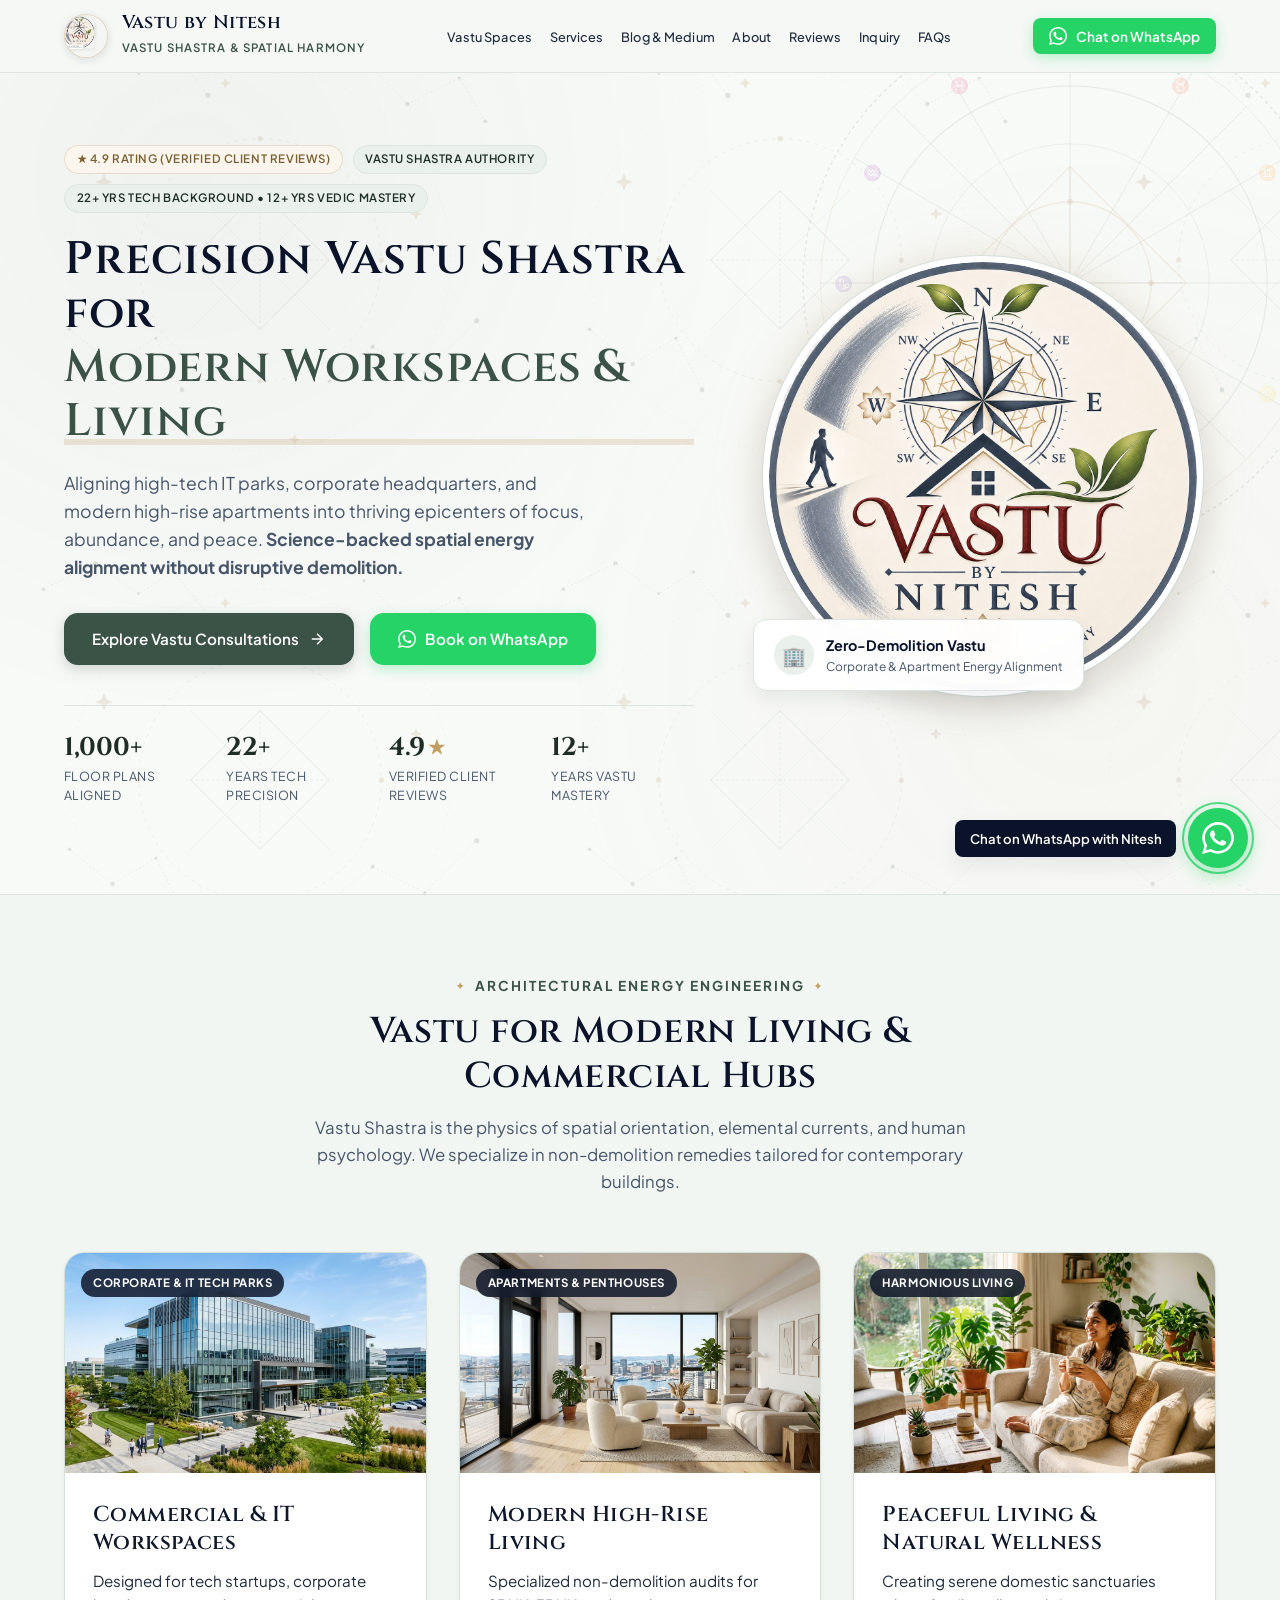
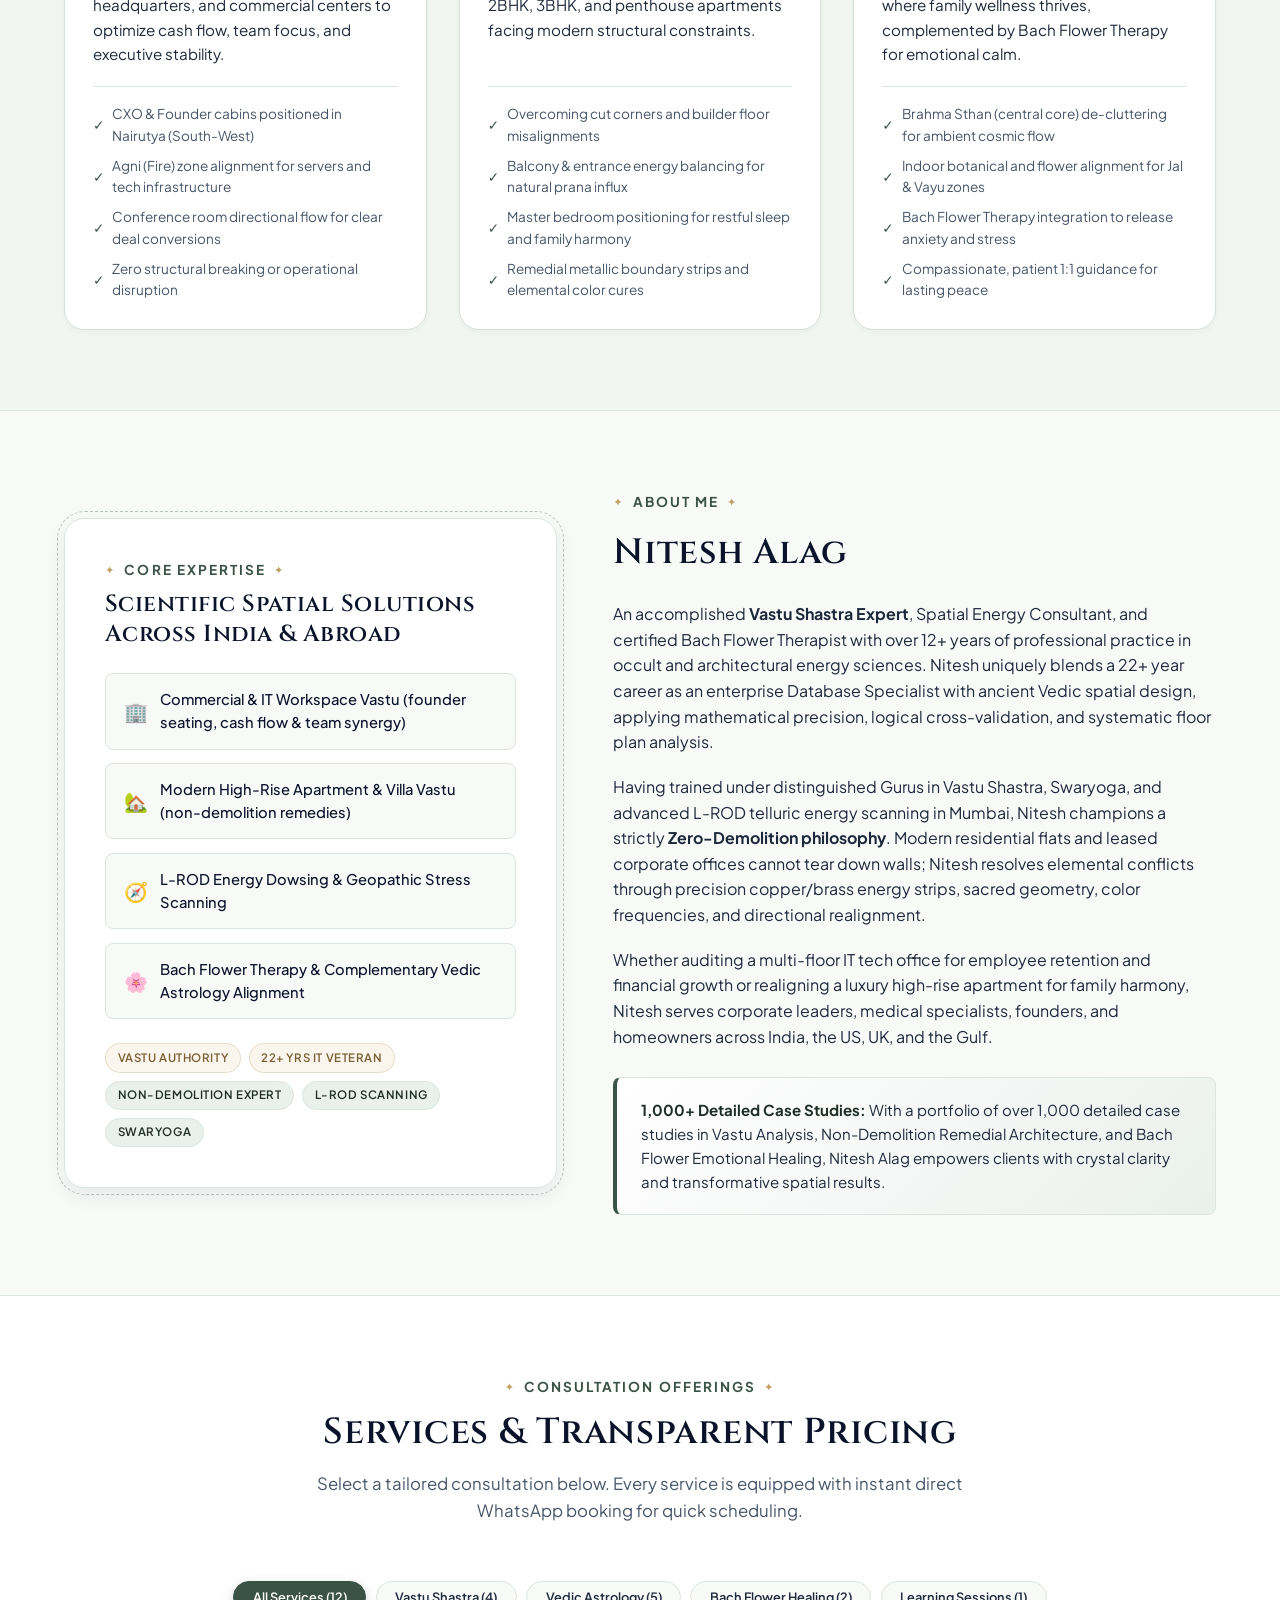
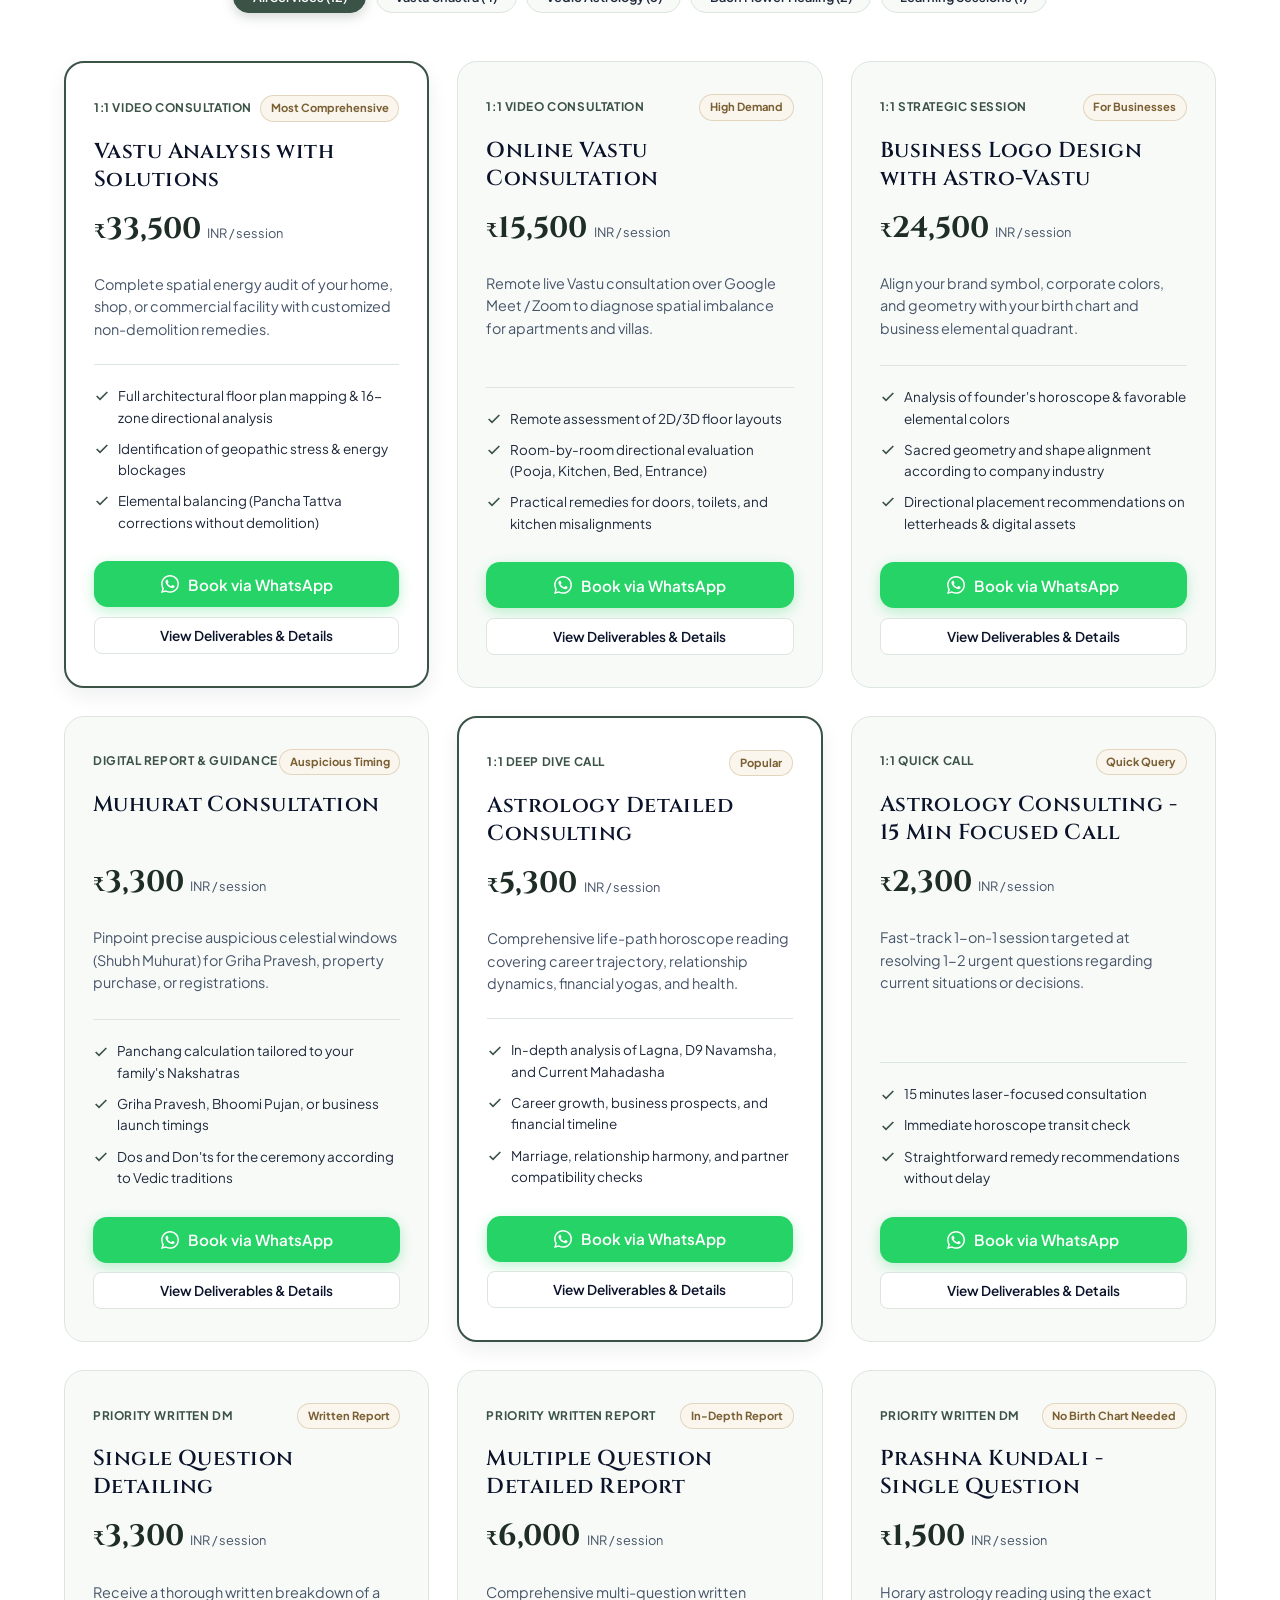
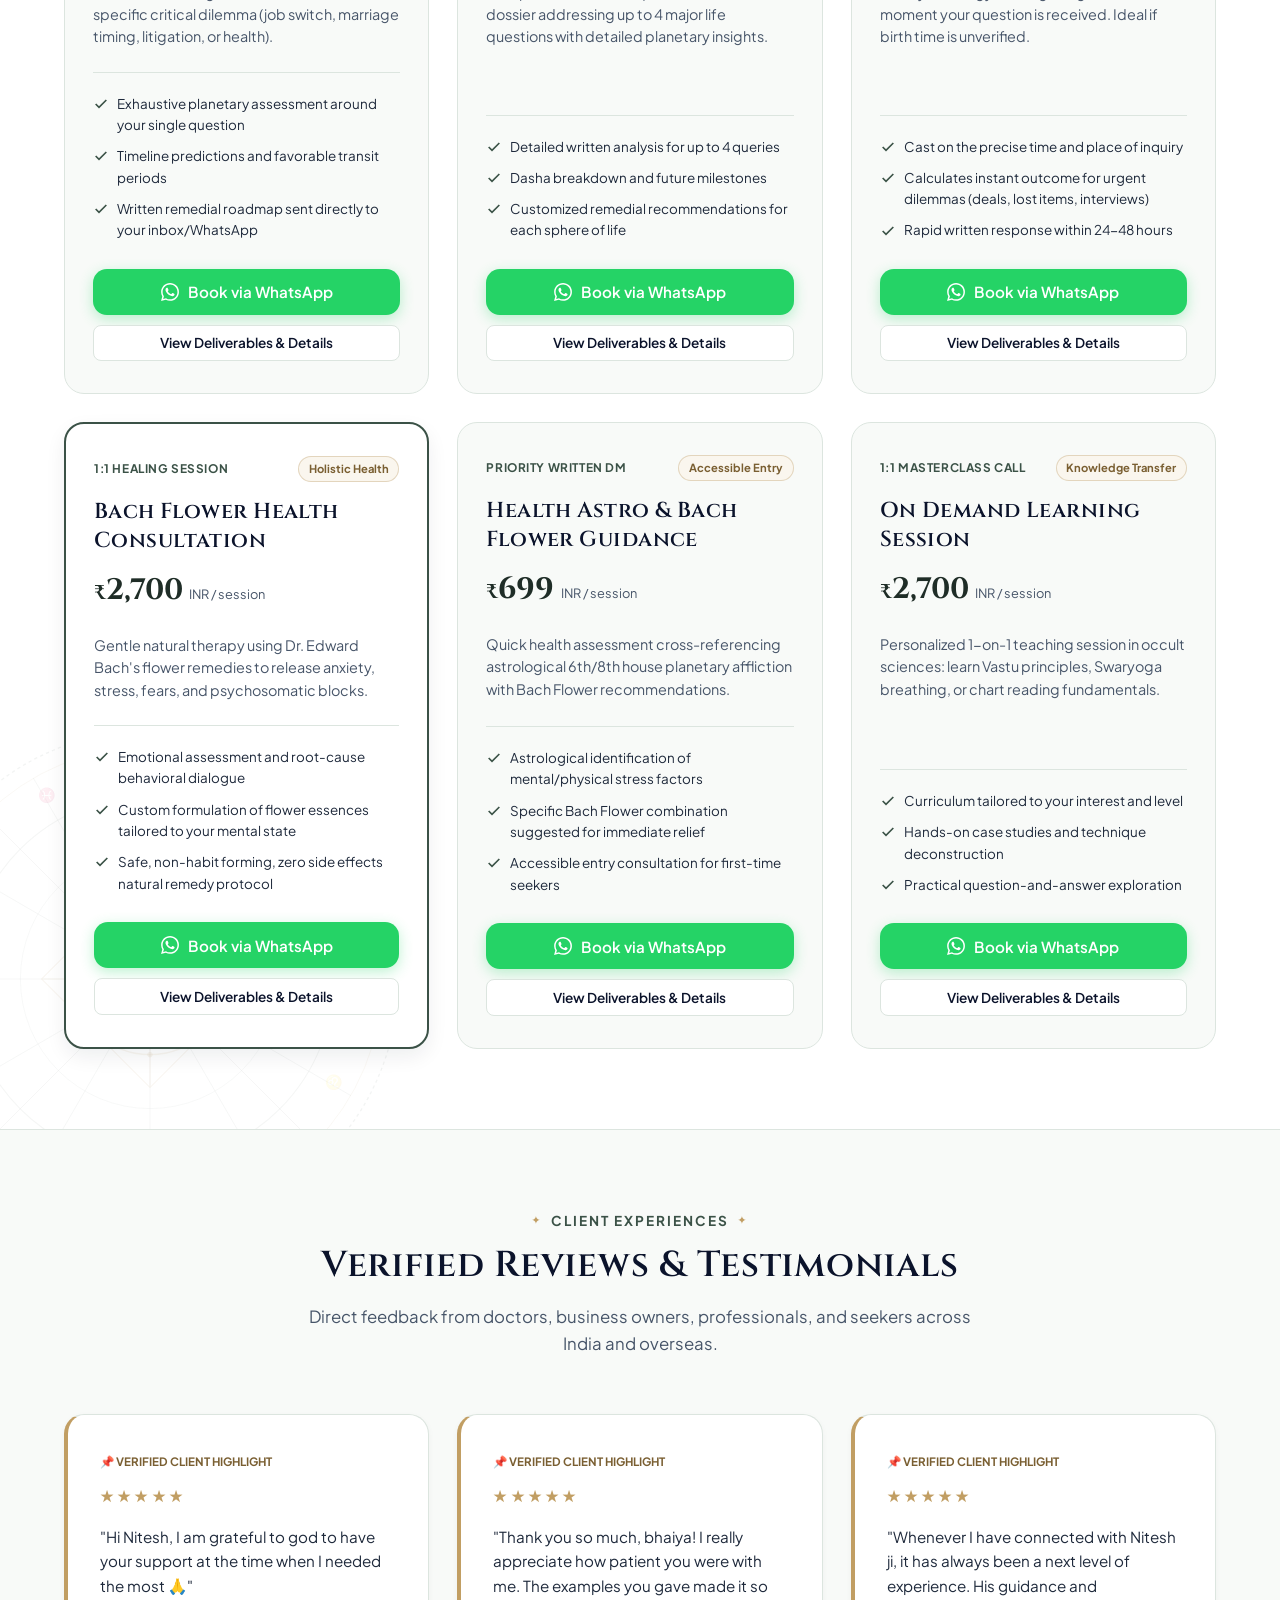
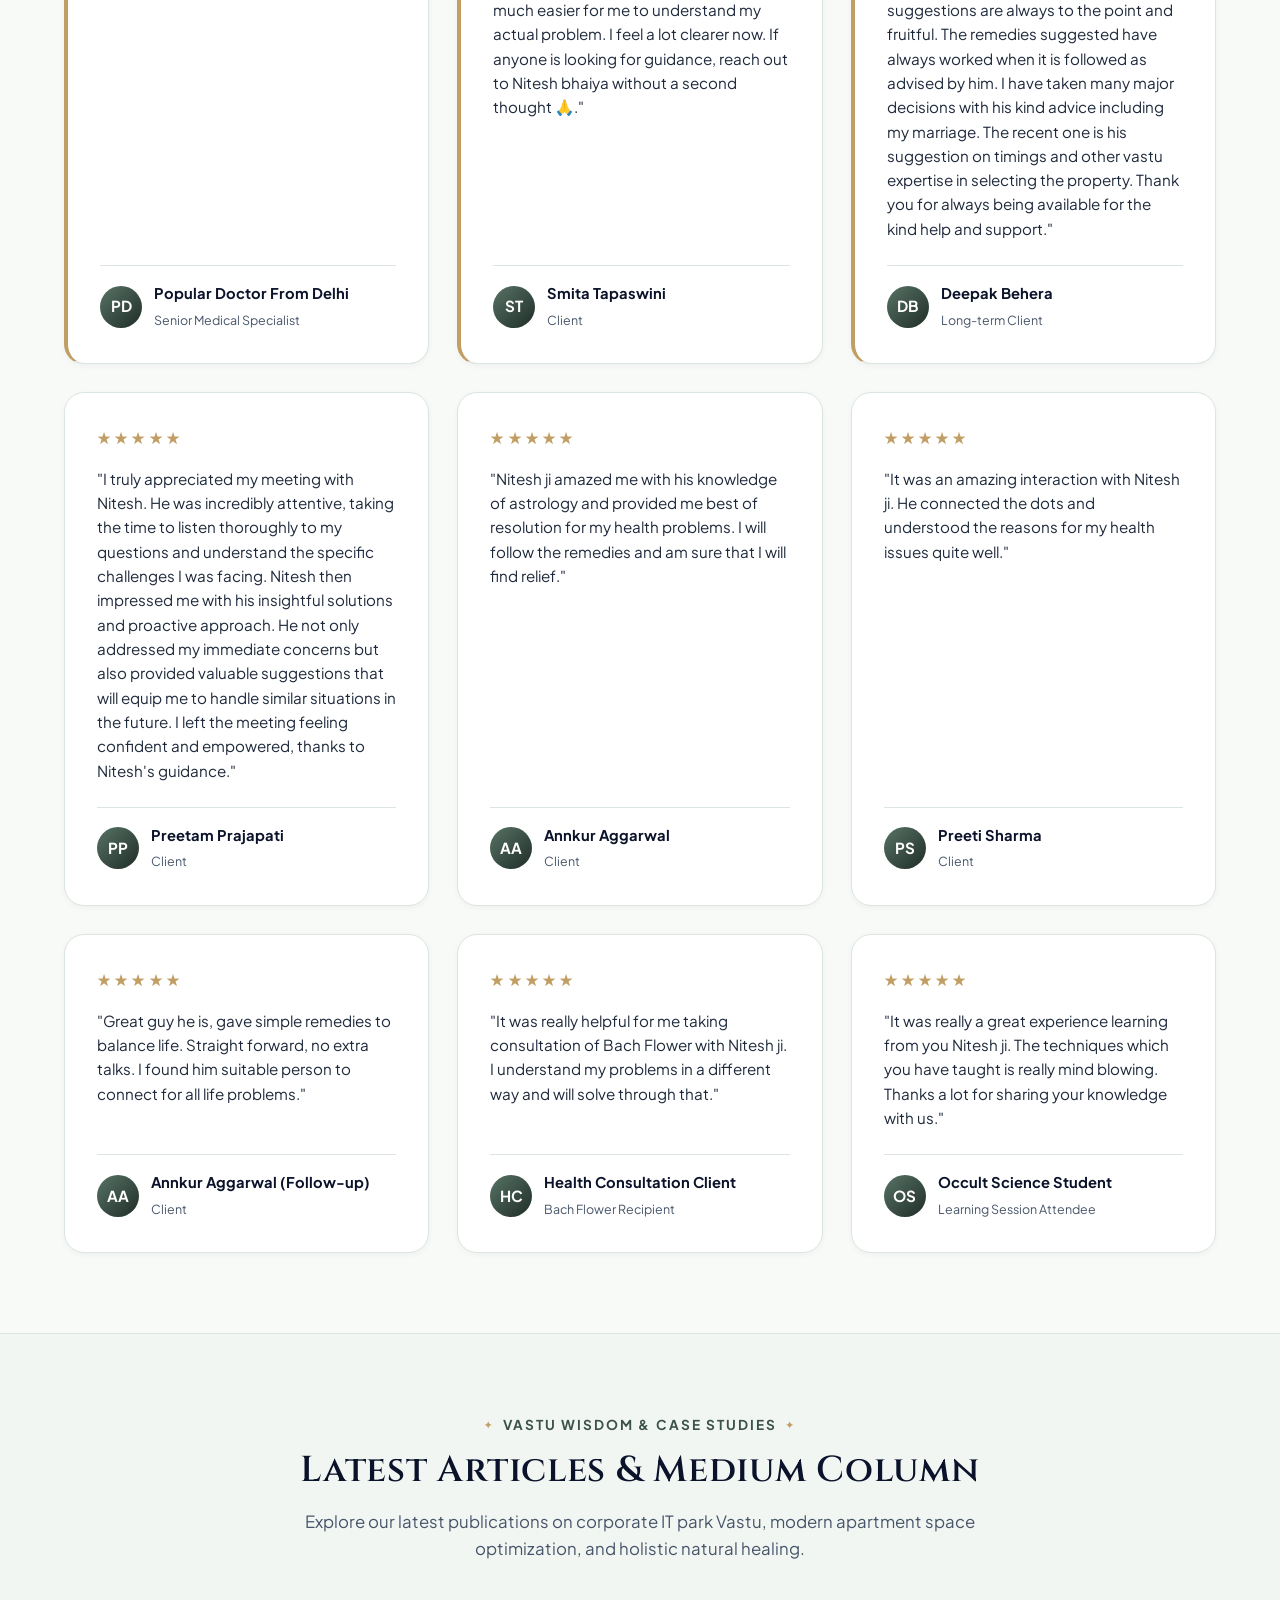
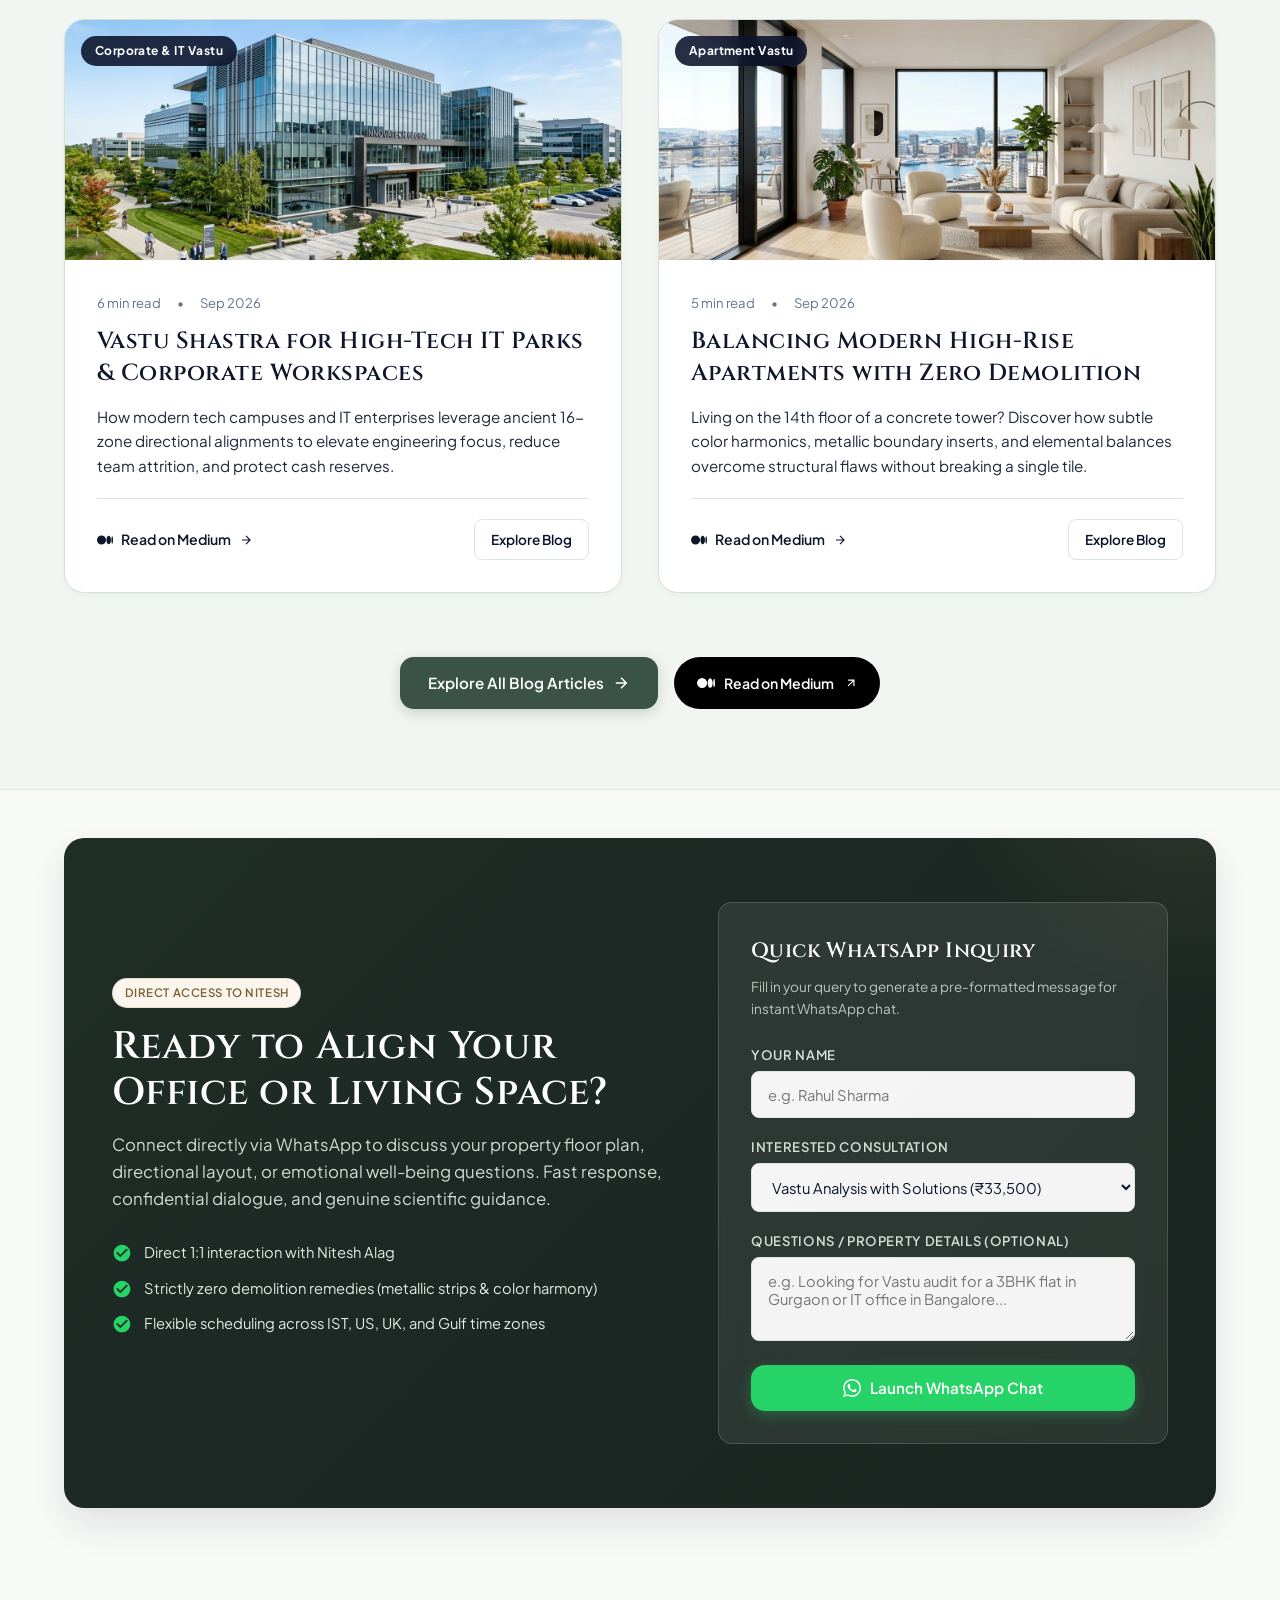
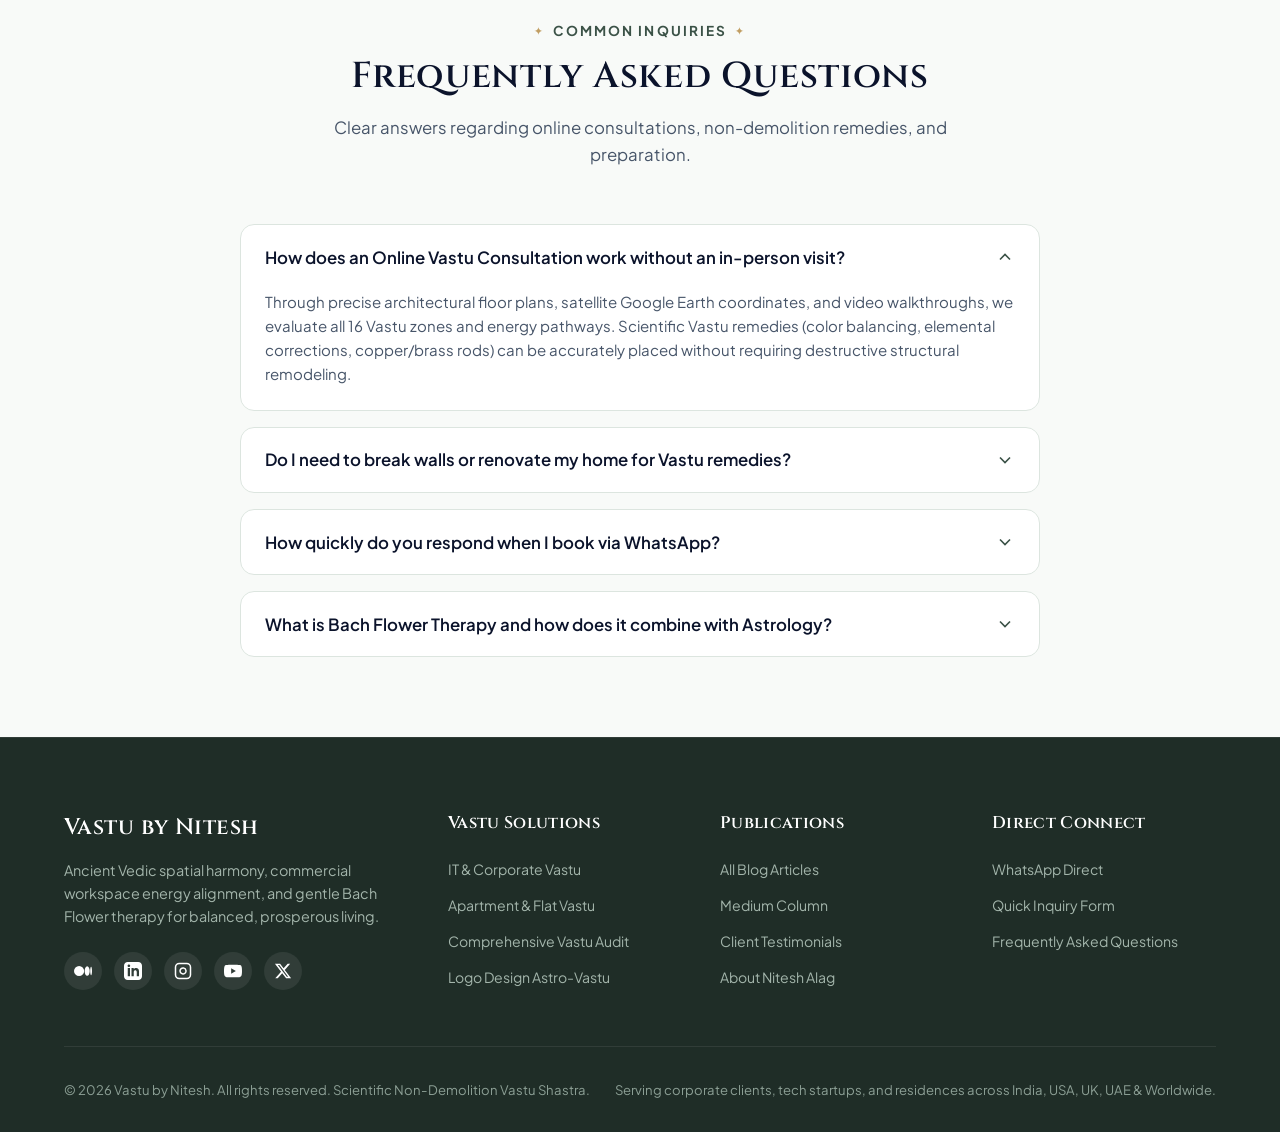
==== commit 6be7a0b5: "version 2" ====
--- a/index.html
+++ b/index.html
@@ -1,28 +1,38 @@
 <!DOCTYPE html>
 <html lang="en">
 <head>
+  <!-- Google tag (gtag.js) -->
+  <script async src="https://www.googletagmanager.com/gtag/js?id=G-FV7J362XSJ"></script>
+  <script>
+    window.dataLayer = window.dataLayer || [];
+    function gtag(){dataLayer.push(arguments);}
+    gtag('js', new Date());
+
+    gtag('config', 'G-FV7J362XSJ');
+  </script>
+
   <meta charset="UTF-8">
   <meta name="viewport" content="width=device-width, initial-scale=1.0">
-  <title>Vastu by Nitesh | Vedic Astrology, Vastu Shastra & Bach Flower Therapy</title>
+  <title>Vastu by Nitesh | Scientific Vastu Shastra for Corporate IT & Modern Living</title>
   
   <!-- SEO Meta Tags -->
-  <meta name="description" content="Nitesh Alag - Vedic Astrologer, Vastu Expert & Certified Bach Flower Therapist. 12+ years occult science mastery blended with 22+ years IT background. Practical non-demolition Vastu and deep astrological guidance.">
-  <meta name="keywords" content="Vastu Shastra, Nitesh Alag, Vedic Astrology, Numerology, Bach Flower Therapy, L-ROD Energy Scanning, Vastu for Homes, Vastu for Office, Vastu by Nitesh">
+  <meta name="description" content="Nitesh Alag - Vastu Shastra Expert & Spatial Energy Consultant. 22+ years IT background blended with 12+ years occult mastery. Non-demolition Vastu for IT tech parks, corporate offices, and modern high-rise apartments.">
+  <meta name="keywords" content="Vastu Shastra, Nitesh Alag, Office Vastu, IT Park Vastu, Apartment Vastu, Non Demolition Vastu, L-ROD Energy Scanning, Bach Flower Therapy, Vastu by Nitesh">
   <meta name="author" content="Nitesh Alag">
 
   <!-- Open Graph / Social Sharing -->
-  <meta property="og:title" content="Vastu by Nitesh | Vedic Astrology & Vastu Shastra">
-  <meta property="og:description" content="Harmonizing spaces and destiny with ancient Vedic wisdom and modern scientific clarity. Book 1:1 consultations via WhatsApp.">
-  <meta property="og:image" content="assets/nitesh-alag.png">
+  <meta property="og:title" content="Vastu by Nitesh | Scientific Vastu Shastra & Spatial Harmony">
+  <meta property="og:description" content="Harmonizing modern apartments, corporate workspaces and homes with scientific non-demolition Vastu and 22+ years IT analytical precision.">
+  <meta property="og:image" content="assets/vastu-it-building.jpg">
   <meta property="og:type" content="profile">
 
   <!-- Favicon -->
   <link rel="icon" type="image/png" href="assets/nitesh-alag.png">
 
-  <!-- Google Fonts: Cinzel (Serif Elegance) & Plus Jakarta Sans (Modern Clean) -->
+  <!-- Google Fonts: Cinzel, Cormorant Garamond & Plus Jakarta Sans -->
   <link rel="preconnect" href="https://fonts.googleapis.com">
   <link rel="preconnect" href="https://fonts.gstatic.com" crossorigin>
-  <link href="https://fonts.googleapis.com/css2?family=Cinzel:wght@500;600;700&family=Plus+Jakarta+Sans:wght@400;500;600;700&display=swap" rel="stylesheet">
+  <link href="https://fonts.googleapis.com/css2?family=Cinzel:wght@500;600;700&family=Cormorant+Garamond:wght@500;600;700&family=Plus+Jakarta+Sans:wght@400;500;600;700&display=swap" rel="stylesheet">
 
   <!-- Main Stylesheet -->
   <link rel="stylesheet" href="css/styles.css">
@@ -35,28 +45,21 @@
   <header class="navbar" id="navbar">
     <div class="container">
       <a href="#hero" class="brand" aria-label="Vastu by Nitesh Home">
-        <div class="brand-icon">
-          <!-- Sacred Geometric Vastu Purusha Mandala Emblem -->
-          <svg width="24" height="24" viewBox="0 0 24 24" fill="none" stroke="currentColor" stroke-width="1.6">
-            <rect x="3" y="3" width="18" height="18" rx="2"/>
-            <circle cx="12" cy="12" r="5"/>
-            <path d="M12 3v18M3 12h18"/>
-            <path d="M5.5 5.5l13 13M18.5 5.5l-13 13"/>
-          </svg>
-        </div>
+        <img src="assets/vastu-logo.png" alt="Vastu by Nitesh Logo" class="brand-logo-img">
         <div class="brand-text">
           <h1>Vastu by Nitesh</h1>
-          <span>Vedic Space & Destiny</span>
+          <span>Vastu Shastra & Spatial Harmony</span>
         </div>
       </a>
 
       <nav>
         <ul class="nav-links" id="navLinks">
+          <li><a href="#vastu-spaces">Vastu Spaces</a></li>
+          <li><a href="#services">Services</a></li>
+          <li><a href="blog.html">Blog & Medium</a></li>
           <li><a href="#about">About</a></li>
-          <!-- <li><a href="#tattva">Vastu Principles</a></li> -->
-          <li><a href="#services">Services & Pricing</a></li>
-          <li><a href="#testimonials">Testimonials</a></li>
-          <li><a href="#inquiry">Quick Inquiry</a></li>
+          <li><a href="#testimonials">Reviews</a></li>
+          <li><a href="#inquiry">Inquiry</a></li>
           <li><a href="#faq">FAQs</a></li>
         </ul>
       </nav>
@@ -84,24 +87,24 @@
           <div class="hero-content">
             <div class="hero-badge-group">
               <span class="badge badge-brass">★ 4.9 Rating (Verified Client Reviews)</span>
-              <span class="badge badge-green-grey">12+ Years Vedic Mastery</span>
-              <span class="badge badge-green-grey">22+ Years Tech Expertise</span>
+              <span class="badge badge-green-grey">Vastu Shastra Authority</span>
+              <span class="badge badge-green-grey">22+ Yrs Tech Background • 12+ Yrs Vedic Mastery</span>
             </div>
 
             <h1 class="hero-title">
-              Harmonizing Spaces & Destiny with <span class="highlight">Vedic Science</span>
+              Precision Vastu Shastra for <span class="highlight">Modern Workspaces & Living</span>
             </h1>
 
             <p class="hero-description">
-              Experience the profound synergy of <strong>Vastu Shastra</strong>, <strong>Vedic Astrology</strong>, and <strong>Bach Flower Therapy</strong>. Grounded remedies that balance energy fields for your home, commercial spaces, and inner peace—<strong>without disruptive demolition</strong>.
+              Aligning high-tech IT parks, corporate headquarters, and modern high-rise apartments into thriving epicenters of focus, abundance, and peace. <strong>Science-backed spatial energy alignment without disruptive demolition.</strong>
             </p>
 
             <div class="hero-actions">
               <a href="#services" class="btn btn-primary">
-                <span>Explore Consultations</span>
+                <span>Explore Vastu Consultations</span>
                 <svg width="18" height="18" viewBox="0 0 24 24" fill="none" stroke="currentColor" stroke-width="2"><path d="M5 12h14M12 5l7 7-7 7"/></svg>
               </a>
-              <button class="btn btn-whatsapp" onclick="handleWhatsAppClick('Namaste Nitesh ji, I would like to book a consultation with you.')">
+              <button class="btn btn-whatsapp" onclick="handleWhatsAppClick('Namaste Nitesh ji, I would like to book a Vastu consultation for my property.')">
                 <svg width="18" height="18" viewBox="0 0 24 24" fill="currentColor">
                   <path d="M.057 24l1.687-6.163c-1.041-1.804-1.588-3.849-1.587-5.946.003-6.556 5.338-11.891 11.893-11.891 3.181.001 6.167 1.24 8.413 3.488 2.245 2.248 3.481 5.236 3.48 8.414-.003 6.557-5.338 11.892-11.893 11.892-1.99-.001-3.951-.5-5.688-1.448l-6.305 1.654zm6.597-3.807c1.676.995 3.276 1.591 5.392 1.592 5.448 0 9.886-4.434 9.889-9.885.002-5.462-4.415-9.89-9.881-9.892-5.452 0-9.887 4.434-9.889 9.884-.001 2.225.651 3.891 1.746 5.634l-.999 3.648 3.742-.981zm11.387-5.464c-.074-.124-.272-.198-.57-.347-.297-.149-1.758-.868-2.031-.967-.272-.099-.47-.149-.669.149-.198.297-.768.967-.941 1.165-.173.198-.347.223-.644.074-.297-.149-1.255-.462-2.39-1.475-.883-.788-1.48-1.761-1.653-2.059-.173-.297-.018-.458.13-.606.134-.133.297-.347.446-.521.151-.172.2-.296.3-.495.099-.198.05-.372-.025-.521-.075-.148-.669-1.611-.916-2.206-.242-.579-.487-.501-.669-.51l-.57-.01c-.198 0-.52.074-.792.372s-1.04 1.016-1.04 2.479 1.065 2.876 1.213 3.074c.149.198 2.095 3.2 5.076 4.487.709.306 1.263.489 1.694.626.712.226 1.36.194 1.872.118.571-.085 1.758-.719 2.006-1.413.248-.695.248-1.29.173-1.414z"/>
                 </svg>
@@ -111,20 +114,20 @@
 
             <div class="hero-stats-row">
               <div class="hero-stat-item">
+                <div class="stat-num">1,000+</div>
+                <div class="stat-label">Floor Plans Aligned</div>
+              </div>
+              <div class="hero-stat-item">
+                <div class="stat-num">22+</div>
+                <div class="stat-label">Years Tech Precision</div>
+              </div>
+              <div class="hero-stat-item">
                 <div class="stat-num">4.9 <span class="star">★</span></div>
-                <div class="stat-label">18 Verified Reviews</div>
-              </div>
-              <div class="hero-stat-item">
-                <div class="stat-num">1,000+</div>
-                <div class="stat-label">Case Studies Solved</div>
+                <div class="stat-label">Verified Client Reviews</div>
               </div>
               <div class="hero-stat-item">
                 <div class="stat-num">12+</div>
-                <div class="stat-label">Years Occult Practice</div>
-              </div>
-              <div class="hero-stat-item">
-                <div class="stat-num">63+</div>
-                <div class="stat-label">Consultations</div>
+                <div class="stat-label">Years Vastu Mastery</div>
               </div>
             </div>
           </div>
@@ -133,13 +136,13 @@
             <div class="hero-mandala-frame">
               <div class="mandala-aura"></div>
               <div class="hero-img-box">
-                <img src="assets/nitesh-alag.png" alt="Nitesh Alag - Vedic Astrologer & Vastu Expert" loading="eager" onerror="this.src='https://static.topmate.io/profile_pic_265016_2b2de9ae-f549-436a-a58b-ec174f1bf713.png'">
+                <img src="assets/nitesh-alag.png" alt="Nitesh Alag - Vastu Shastra Expert" loading="eager" onerror="this.src='https://static.topmate.io/profile_pic_265016_2b2de9ae-f549-436a-a58b-ec174f1bf713.png'">
               </div>
               <div class="hero-floating-card">
-                <div class="floating-icon">⚖️</div>
+                <div class="floating-icon">🏢</div>
                 <div class="floating-text">
-                  <div class="main">Non-Demolition Vastu</div>
-                  <div class="sub">Advanced L-ROD Energy Scanning</div>
+                  <div class="main">Zero-Demolition Vastu</div>
+                  <div class="sub">Corporate & Apartment Energy Alignment</div>
                 </div>
               </div>
             </div>
@@ -149,83 +152,117 @@
     </section>
 
     <!-- ======================================================================
-         Vastu Pancha Tattva (5 Elements) Section (Hidden / Commented)
-         ======================================================================
-    <section class="section vastu-tattva-section" id="tattva">
+         Spatial Energy Alignment for Modern Architecture
+         ====================================================================== -->
+    <section class="section vastu-spaces-section" id="vastu-spaces">
       <div class="container">
         <div class="section-header">
-          <div class="section-subtitle">Vastu Shastra Foundation</div>
-          <h2 class="section-title">The Pancha Tattva: 5 Cosmic Elements</h2>
+          <div class="section-subtitle">Architectural Energy Engineering</div>
+          <h2 class="section-title">Vastu for Modern Living & Commercial Hubs</h2>
           <p class="section-desc">
-            Vastu is the eternal science of spatial equilibrium. When the 5 elemental zones of your property resonate in balance, health, abundance, and clarity naturally follow.
+            Vastu Shastra is the physics of spatial orientation, elemental currents, and human psychology. We specialize in non-demolition remedies tailored for contemporary buildings.
           </p>
         </div>
 
-        <div class="tattva-grid" id="tattvaContainer">
-        </div>
-
-        <div class="vastu-approach-box">
-          <div class="approach-item">
-            <div class="approach-icon">📐</div>
-            <div>
-              <h4>Zero Demolition Philosophy</h4>
-              <p>We believe in balancing energies without breaking walls. Elemental remedies, color harmonics, and metallic strips resolve structural flaws.</p>
-            </div>
-          </div>
-          <div class="approach-item">
-            <div class="approach-icon">⚡</div>
-            <div>
-              <h4>L-ROD Energy Dowsing</h4>
-              <p>Scientific geopathic stress scanning and telluric energy line detection trained under distinguished Gurus in Mumbai.</p>
-            </div>
-          </div>
-          <div class="approach-item">
-            <div class="approach-icon">📊</div>
-            <div>
-              <h4>Analytical Rigor</h4>
-              <p>Backed by 22+ years of database engineering discipline, applying systematic, logical cross-validation to every chart and floor plan.</p>
-            </div>
-          </div>
-        </div>
-      </div>
-    </section>
-    -->
-
-    <!-- ======================================================================
-         About Nitesh Alag Section (Exact Topmate Profile)
+        <div class="spaces-grid">
+          <!-- Card 1: IT & Corporate Workspaces -->
+          <div class="space-card">
+            <div class="space-card-img-wrap">
+              <img src="assets/vastu-it-building.jpg" alt="Vastu for Modern IT Parks and Corporate Workspaces" loading="lazy">
+              <span class="space-card-badge">Corporate & IT Tech Parks</span>
+            </div>
+            <div class="space-card-body">
+              <h3 class="space-card-title">Commercial & IT Workspaces</h3>
+              <p class="space-card-text">
+                Designed for tech startups, corporate headquarters, and commercial centers to optimize cash flow, team focus, and executive stability.
+              </p>
+              <ul class="space-card-highlights">
+                <li>CXO & Founder cabins positioned in Nairutya (South-West)</li>
+                <li>Agni (Fire) zone alignment for servers and tech infrastructure</li>
+                <li>Conference room directional flow for clear deal conversions</li>
+                <li>Zero structural breaking or operational disruption</li>
+              </ul>
+            </div>
+          </div>
+
+          <!-- Card 2: Modern High-Rise Apartments -->
+          <div class="space-card">
+            <div class="space-card-img-wrap">
+              <img src="assets/vastu-modern-apartment.jpg" alt="Vastu for Modern High-Rise Luxury Apartments" loading="lazy">
+              <span class="space-card-badge">Apartments & Penthouses</span>
+            </div>
+            <div class="space-card-body">
+              <h3 class="space-card-title">Modern High-Rise Living</h3>
+              <p class="space-card-text">
+                Specialized non-demolition audits for 2BHK, 3BHK, and penthouse apartments facing modern structural constraints.
+              </p>
+              <ul class="space-card-highlights">
+                <li>Overcoming cut corners and builder floor misalignments</li>
+                <li>Balcony & entrance energy balancing for natural prana influx</li>
+                <li>Master bedroom positioning for restful sleep and family harmony</li>
+                <li>Remedial metallic boundary strips and elemental color cures</li>
+              </ul>
+            </div>
+          </div>
+
+          <!-- Card 3: Peaceful Living & Emotional Well-Being -->
+          <div class="space-card">
+            <div class="space-card-img-wrap">
+              <img src="assets/vastu-happy-living.jpg" alt="Harmonious Home Living & Emotional Well-being" loading="lazy">
+              <span class="space-card-badge">Harmonious Living</span>
+            </div>
+            <div class="space-card-body">
+              <h3 class="space-card-title">Peaceful Living & Natural Wellness</h3>
+              <p class="space-card-text">
+                Creating serene domestic sanctuaries where family wellness thrives, complemented by Bach Flower Therapy for emotional calm.
+              </p>
+              <ul class="space-card-highlights">
+                <li>Brahma Sthan (central core) de-cluttering for ambient cosmic flow</li>
+                <li>Indoor botanical and flower alignment for Jal & Vayu zones</li>
+                <li>Bach Flower Therapy integration to release anxiety and stress</li>
+                <li>Compassionate, patient 1:1 guidance for lasting peace</li>
+              </ul>
+            </div>
+          </div>
+        </div>
+      </div>
+    </section>
+
+    <!-- ======================================================================
+         About Nitesh Alag Section
          ====================================================================== -->
     <section class="section about-section" id="about">
       <div class="container">
         <div class="about-grid">
           <div class="about-card-stack">
             <div class="section-subtitle" style="justify-content: flex-start; margin-bottom: 0.5rem;">Core Expertise</div>
-            <h3 style="font-size: 1.45rem; line-height: 1.3; margin-bottom: 1.25rem;">Guiding Clients Across India & Abroad</h3>
+            <h3 style="font-size: 1.45rem; line-height: 1.3; margin-bottom: 1.25rem;">Scientific Spatial Solutions Across India & Abroad</h3>
             
             <div class="about-pillars-list">
               <div class="about-pillar-item">
-                <span style="font-size: 1.2rem;">✴️</span>
-                <span>Vedic Astrology & Numerology (with written or call-based readings)</span>
+                <span style="font-size: 1.2rem;">🏢</span>
+                <span>Commercial & IT Workspace Vastu (founder seating, cash flow & team synergy)</span>
               </div>
               <div class="about-pillar-item">
                 <span style="font-size: 1.2rem;">🏡</span>
-                <span>Vastu Consulting for homes, shops & offices</span>
+                <span>Modern High-Rise Apartment & Villa Vastu (non-demolition remedies)</span>
+              </div>
+              <div class="about-pillar-item">
+                <span style="font-size: 1.2rem;">🧭</span>
+                <span>L-ROD Energy Dowsing & Geopathic Stress Scanning</span>
               </div>
               <div class="about-pillar-item">
                 <span style="font-size: 1.2rem;">🌸</span>
-                <span>Bach Flower Therapy for emotional and mental balance</span>
-              </div>
-              <div class="about-pillar-item">
-                <span style="font-size: 1.2rem;">🔮</span>
-                <span>Over 12+ years, I’ve guided clients from across India and abroad</span>
+                <span>Bach Flower Therapy & Complementary Vedic Astrology Alignment</span>
               </div>
             </div>
 
             <div style="margin-top: 1.5rem; display: flex; flex-wrap: wrap; gap: 0.5rem;">
-              <span class="badge badge-brass">Hustler</span>
-              <span class="badge badge-brass">Community Care</span>
-              <span class="badge badge-brass">Host Worthy</span>
+              <span class="badge badge-brass">Vastu Authority</span>
+              <span class="badge badge-brass">22+ Yrs IT Veteran</span>
+              <span class="badge badge-green-grey">Non-Demolition Expert</span>
+              <span class="badge badge-green-grey">L-ROD Scanning</span>
               <span class="badge badge-green-grey">Swaryoga</span>
-              <span class="badge badge-green-grey">L-ROD Scanning</span>
             </div>
           </div>
 
@@ -233,20 +270,17 @@
             <div class="section-subtitle" style="justify-content: flex-start;">About Me</div>
             <h2 style="font-size: 2.2rem; margin-bottom: 1.25rem;">Nitesh Alag</h2>
             <p>
-              An accomplished Astrologer, Vastu Expert, and Numerologist with over 12+ years of expertise in the realm of occult sciences and consultancy, Nitesh blends a robust IT background with a profound knowledge of Vedic sciences. With 22+ years as a Database Specialist in various technical roles, his personal experiences ignited a deep curiosity and passion for the rich spectrum of Vedic sciences.
+              An accomplished <strong>Vastu Shastra Expert</strong>, Spatial Energy Consultant, and certified Bach Flower Therapist with over 12+ years of professional practice in occult and architectural energy sciences. Nitesh uniquely blends a 22+ year career as an enterprise Database Specialist with ancient Vedic spatial design, applying mathematical precision, logical cross-validation, and systematic floor plan analysis.
             </p>
             <p>
-              Nitesh's journey has been enriched by learning under distinguished Gurus, acquiring formal training in Vastu, Astrology, Numerology, Dowsing, Swaryoga. Now, as a certified and renowned professional and Bach Flower Therapist, he has transformed his lifelong study and application of these sacred sciences into a successful profession, dedicated to harnessing their transformative power for modern life.
+              Having trained under distinguished Gurus in Vastu Shastra, Swaryoga, and advanced L-ROD telluric energy scanning in Mumbai, Nitesh champions a strictly <strong>Zero-Demolition philosophy</strong>. Modern residential flats and leased corporate offices cannot tear down walls; Nitesh resolves elemental conflicts through precision copper/brass energy strips, sacred geometry, color frequencies, and directional realignment.
             </p>
             <p>
-              The mission of Nitesh is to integrate ancient Vedic techniques with contemporary living, enhancing awareness and trust in our cultural heritage and the mystical prowess of Vedic science. Serving clients nationwide and globally, Nitesh provides both on-site and online consultations tailored to client needs.
+              Whether auditing a multi-floor IT tech office for employee retention and financial growth or realigning a luxury high-rise apartment for family harmony, Nitesh serves corporate leaders, medical specialists, founders, and homeowners across India, the US, UK, and the Gulf.
             </p>
-            <p>
-              Nitesh's extensive training includes Swaryoga practices under a versatile Guru and advanced L-ROD energy scanning in Mumbai. His specialties span across Relationship Case Studies, Career Problem Solutions, Educational Guidance, and Health Consultations through Astrology and Bach Flower Therapy. With a passion for aiding humanity, he offers complimentary health guidance, believing in the power of astrology to positively impact lives.
-            </p>
 
             <div class="about-portfolio-box">
-              <strong>1,000+ Detailed Case Studies:</strong> With a portfolio of over 1,000 detailed case studies in Astrology Consulting, Vastu Analysis and Bach Flower Consulting for healing emotional setbacks. Nitesh Alag is highly regarded for his insightful guidance, selflessness, and clarity, empowering clients with confidence and impactful solutions.
+              <strong>1,000+ Detailed Case Studies:</strong> With a portfolio of over 1,000 detailed case studies in Vastu Analysis, Non-Demolition Remedial Architecture, and Bach Flower Emotional Healing, Nitesh Alag empowers clients with crystal clarity and transformative spatial results.
             </div>
           </div>
         </div>
@@ -303,6 +337,39 @@
     </section>
 
     <!-- ======================================================================
+         Vastu Blog & Medium Insights Teaser Section
+         ====================================================================== -->
+    <section class="section blog-teaser-section" id="blog-teaser" style="background-color: var(--primary-surface); border-top: 1px solid var(--border-light); border-bottom: 1px solid var(--border-light);">
+      <div class="container">
+        <div class="section-header">
+          <div class="section-subtitle">Vastu Wisdom & Case Studies</div>
+          <h2 class="section-title">Latest Articles & Medium Column</h2>
+          <p class="section-desc">
+            Explore our latest publications on corporate IT park Vastu, modern apartment space optimization, and holistic natural healing.
+          </p>
+        </div>
+
+        <div class="blog-grid" id="homeBlogGrid">
+          <!-- Populated dynamically via app.js -->
+        </div>
+
+        <div style="text-align: center; margin-top: 1.5rem; display: flex; justify-content: center; gap: 1rem; flex-wrap: wrap;">
+          <a href="blog.html" class="btn btn-primary">
+            <span>Explore All Blog Articles</span>
+            <svg width="18" height="18" viewBox="0 0 24 24" fill="none" stroke="currentColor" stroke-width="2"><path d="M5 12h14M12 5l7 7-7 7"/></svg>
+          </a>
+          <a href="https://medium.com/@niteshalag" target="_blank" rel="noopener noreferrer" class="btn btn-medium">
+            <svg width="18" height="18" viewBox="0 0 24 24" fill="currentColor">
+              <path d="M13.54 12a6.8 6.8 0 01-6.77 6.82A6.8 6.8 0 010 12a6.8 6.8 0 016.77-6.82A6.8 6.8 0 0113.54 12zM20.96 12c0 3.54-1.51 6.42-3.38 6.42-1.87 0-3.39-2.88-3.39-6.42s1.52-6.42 3.39-6.42 3.38 2.88 3.38 6.42M24 12c0 3.17-.53 5.75-1.19 5.75-.66 0-1.19-2.58-1.19-5.75s.53-5.75 1.19-5.75C23.47 6.25 24 8.83 24 12z"/>
+            </svg>
+            <span>Read on Medium</span>
+            <svg width="14" height="14" viewBox="0 0 24 24" fill="none" stroke="currentColor" stroke-width="2"><path d="M7 17l9.2-9.2M17 17V7H7"/></svg>
+          </a>
+        </div>
+      </div>
+    </section>
+
+    <!-- ======================================================================
          Direct WhatsApp Consultation & Inquiry Builder
          ====================================================================== -->
     <section class="container" id="inquiry">
@@ -310,9 +377,9 @@
         <div class="cta-grid">
           <div class="cta-content">
             <span class="badge badge-brass" style="margin-bottom: 1rem;">Direct Access to Nitesh</span>
-            <h2>Ready to Align Your Home or Chart?</h2>
+            <h2>Ready to Align Your Office or Living Space?</h2>
             <p>
-              Connect directly via WhatsApp to discuss your property floor plan, birth details, or emotional well-being questions. Fast response, confidential dialogue, and genuine guidance.
+              Connect directly via WhatsApp to discuss your property floor plan, directional layout, or emotional well-being questions. Fast response, confidential dialogue, and genuine scientific guidance.
             </p>
 
             <ul class="cta-perks">
@@ -322,7 +389,7 @@
               </li>
               <li>
                 <svg width="20" height="20" viewBox="0 0 24 24" fill="currentColor"><path d="M12 2C6.48 2 2 6.48 2 12s4.48 10 10 10 10-4.48 10-10S17.52 2 12 2zm-2 15l-5-5 1.41-1.41L10 14.17l7.59-7.59L19 8l-9 9z"/></svg>
-                <span>Practical remedies without demanding demolition</span>
+                <span>Strictly zero demolition remedies (metallic strips & color harmony)</span>
               </li>
               <li>
                 <svg width="20" height="20" viewBox="0 0 24 24" fill="currentColor"><path d="M12 2C6.48 2 2 6.48 2 12s4.48 10 10 10 10-4.48 10-10S17.52 2 12 2zm-2 15l-5-5 1.41-1.41L10 14.17l7.59-7.59L19 8l-9 9z"/></svg>
@@ -350,7 +417,7 @@
 
               <div class="form-group">
                 <label for="clientNotes">Questions / Property Details (Optional)</label>
-                <textarea id="clientNotes" class="form-control" rows="3" placeholder="e.g. Looking for Vastu audit for a 3BHK flat in Gurgaon..."></textarea>
+                <textarea id="clientNotes" class="form-control" rows="3" placeholder="e.g. Looking for Vastu audit for a 3BHK flat in Gurgaon or IT office in Bangalore..."></textarea>
               </div>
 
               <button type="submit" class="btn btn-whatsapp" style="width: 100%;">
@@ -392,18 +459,23 @@
         <div class="footer-brand">
           <h2>Vastu by Nitesh</h2>
           <p>
-            Ancient Vedic spatial harmony, empirical astrology, and Bach Flower therapy for balanced, prosperous living.
+            Ancient Vedic spatial harmony, commercial workspace energy alignment, and gentle Bach Flower therapy for balanced, prosperous living.
           </p>
           <div class="footer-socials">
+            <a href="https://medium.com/@niteshalag" target="_blank" rel="noopener noreferrer" class="social-link" aria-label="Medium">
+              <svg width="18" height="18" viewBox="0 0 24 24" fill="currentColor">
+                <path d="M13.54 12a6.8 6.8 0 01-6.77 6.82A6.8 6.8 0 010 12a6.8 6.8 0 016.77-6.82A6.8 6.8 0 0113.54 12zM20.96 12c0 3.54-1.51 6.42-3.38 6.42-1.87 0-3.39-2.88-3.39-6.42s1.52-6.42 3.39-6.42 3.38 2.88 3.38 6.42M24 12c0 3.17-.53 5.75-1.19 5.75-.66 0-1.19-2.58-1.19-5.75s.53-5.75 1.19-5.75C23.47 6.25 24 8.83 24 12z"/>
+              </svg>
+            </a>
+            <a href="https://www.linkedin.com/in/nitesh-alag" target="_blank" rel="noopener noreferrer" class="social-link" aria-label="LinkedIn">
+              <svg width="18" height="18" viewBox="0 0 24 24" fill="currentColor"><path d="M19 0h-14c-2.761 0-5 2.239-5 5v14c0 2.761 2.239 5 5 5h14c2.762 0 5-2.239 5-5v-14c0-2.761-2.238-5-5-5zm-11 19h-3v-11h3v11zm-1.5-12.268c-.966 0-1.75-.79-1.75-1.764s.784-1.764 1.75-1.764 1.75.79 1.75 1.764-.783 1.764-1.75 1.764zm13.5 12.268h-3v-5.604c0-3.368-4-3.113-4 0v5.604h-3v-11h3v1.765c1.396-2.586 7-2.777 7 2.476v6.759z"/></svg>
+            </a>
             <a href="https://www.instagram.com/niteshalag?utm_source=qr&igsh=MWVuOGQzNmdnejFuaA==" target="_blank" rel="noopener noreferrer" class="social-link" aria-label="Instagram">
               <svg width="18" height="18" viewBox="0 0 24 24" fill="none" stroke="currentColor" stroke-width="2"><rect x="2" y="2" width="20" height="20" rx="5" ry="5"/><path d="M16 11.37A4 4 0 1 1 12.63 8 4 4 0 0 1 16 11.37z"/><line x1="17.5" y1="6.5" x2="17.51" y2="6.5"/></svg>
             </a>
             <a href="https://www.youtube.com/channel/UCFUpGc246iC45c550RppUaA/videos" target="_blank" rel="noopener noreferrer" class="social-link" aria-label="YouTube">
               <svg width="18" height="18" viewBox="0 0 24 24" fill="currentColor"><path d="M23.498 6.186a3.016 3.016 0 0 0-2.122-2.136C19.505 3.545 12 3.545 12 3.545s-7.505 0-9.377.505A3.017 3.017 0 0 0 .502 6.186C0 8.07 0 12 0 12s0 3.93.502 5.814a3.016 3.016 0 0 0 2.122 2.136c1.871.505 9.376.505 9.376.505s7.505 0 9.377-.505a3.015 3.015 0 0 0 2.122-2.136C24 15.93 24 12 24 12s0-3.93-.502-5.814zM9.545 15.568V8.432L15.818 12l-6.273 3.568z"/></svg>
             </a>
-            <a href="https://www.facebook.com/Vgyaanvastu?mibextid=ZbWKwL" target="_blank" rel="noopener noreferrer" class="social-link" aria-label="Facebook">
-              <svg width="18" height="18" viewBox="0 0 24 24" fill="currentColor"><path d="M24 12.073c0-6.627-5.373-12-12-12s-12 5.373-12 12c0 5.99 4.388 10.954 10.125 11.854v-8.385H7.078v-3.47h3.047V9.43c0-3.007 1.792-4.669 4.533-4.669 1.312 0 2.686.235 2.686.235v2.953H15.83c-1.491 0-1.956.925-1.956 1.874v2.25h3.328l-.532 3.47h-2.796v8.385C19.612 23.027 24 18.062 24 12.073z"/></svg>
-            </a>
             <a href="https://x.com/NiteshAlag1301?t=nyC073PaZcXAZEpxWBMy4A&s=09" target="_blank" rel="noopener noreferrer" class="social-link" aria-label="Twitter X">
               <svg width="18" height="18" viewBox="0 0 24 24" fill="currentColor"><path d="M18.244 2.25h3.308l-7.227 8.26 8.502 11.24H16.17l-5.214-6.817L4.99 21.75H1.68l7.73-8.835L1.254 2.25H8.08l4.713 6.231zm-1.161 17.52h1.833L7.084 4.126H5.117z"/></svg>
             </a>
@@ -411,22 +483,22 @@
         </div>
 
         <div class="footer-col">
-          <h4>Vastu Shastra</h4>
+          <h4>Vastu Solutions</h4>
           <ul>
-            <li><a href="#services">Online Vastu Audit</a></li>
-            <li><a href="#services">Vastu Analysis & Solutions</a></li>
-            <li><a href="#services">Muhurat Consultation</a></li>
-            <li><a href="#services">Business Logo Astro-Vastu</a></li>
+            <li><a href="#services">IT & Corporate Vastu</a></li>
+            <li><a href="#services">Apartment & Flat Vastu</a></li>
+            <li><a href="#services">Comprehensive Vastu Audit</a></li>
+            <li><a href="#services">Logo Design Astro-Vastu</a></li>
           </ul>
         </div>
 
         <div class="footer-col">
-          <h4>Astrology & Therapy</h4>
+          <h4>Publications</h4>
           <ul>
-            <li><a href="#services">Detailed Horoscope Call</a></li>
-            <li><a href="#services">15 Min Urgent Query</a></li>
-            <li><a href="#services">Prashna Kundali</a></li>
-            <li><a href="#services">Bach Flower Healing</a></li>
+            <li><a href="blog.html">All Blog Articles</a></li>
+            <li><a href="https://medium.com/@niteshalag" target="_blank" rel="noopener noreferrer">Medium Column</a></li>
+            <li><a href="#testimonials">Client Testimonials</a></li>
+            <li><a href="#about">About Nitesh Alag</a></li>
           </ul>
         </div>
 
@@ -441,8 +513,8 @@
       </div>
 
       <div class="footer-bottom">
-        <div>© 2026 Vastu by Nitesh. All rights reserved. Designed with Green-Grey Vastu Harmony.</div>
-        <div>Vedic guidance is designed for positive life alignment and personal empowerment.</div>
+        <div>&copy; 2026 Vastu by Nitesh. All rights reserved. Scientific Non-Demolition Vastu Shastra.</div>
+        <div>Serving corporate clients, tech startups, and residences across India, USA, UK, UAE & Worldwide.</div>
       </div>
     </div>
   </footer>
--- a/css/styles.css
+++ b/css/styles.css
@@ -5,19 +5,20 @@
 
 :root {
   /* Green Grey Palette */
-  --primary: #4F6359;
-  --primary-hover: #405249;
-  --primary-dark: #27342E;
-  --primary-light: #71867B;
-  --primary-pale: #EBF1ED;
-  --primary-surface: #F3F6F4;
+  --primary: #3B5247;
+  --primary-hover: #2C3E36;
+  --primary-dark: #1F2D27;
+  --primary-light: #587366;
+  --primary-pale: #EAF0EC;
+  --primary-surface: #F2F6F3;
+  --primary-soft: #DCE5DF;
 
   /* Earthy & Sacred Accents */
-  --accent-brass: #C1A273;
-  --accent-brass-light: #F7F3EB;
-  --accent-terracotta: #B96D4D;
-  --accent-copper: #A65E3E;
-  --accent-water: #4A6E77;
+  --accent-brass: #C19E63;
+  --accent-brass-light: #FAF6EE;
+  --accent-terracotta: #B86749;
+  --accent-copper: #A25A39;
+  --accent-water: #3E6B7A;
   
   /* WhatsApp Identity */
   --whatsapp: #25D366;
@@ -25,24 +26,26 @@
   --whatsapp-surface: #E8F8EE;
 
   /* Neutrals & Slate */
-  --bg-canvas: #F6F8F6;
+  --bg-canvas: #F8FAF8;
   --bg-surface: #FFFFFF;
   --bg-card: #FFFFFF;
-  --bg-subtle: #EEF2EF;
-  --border-light: #DEE5E0;
-  --border-card: #E2E8E4;
-
-  /* Typography */
-  --text-main: #1D2A24;
-  --text-body: #3B4B43;
-  --text-muted: #64756D;
-  --text-on-dark: #F7FAF8;
+  --bg-subtle: #EDF3EE;
+  --border-light: #DCE5DF;
+  --border-card: #D5E1D8;
+
+  /* Typography - Blue Black High Contrast */
+  --text-main: #0B132B;       /* Deep Ink Blue-Black */
+  --text-heading: #0F172A;    /* Slate-900 Midnight Blue-Black */
+  --text-body: #1E293B;       /* Slate-800 Blue-Black readable body */
+  --text-muted: #475569;      /* Slate-600 Refined Grey */
+  --text-subtle: #64748B;
+  --text-on-dark: #F8FAFC;
 
   /* Shadows */
-  --shadow-sm: 0 2px 6px rgba(35, 47, 42, 0.04);
-  --shadow-md: 0 8px 20px rgba(35, 47, 42, 0.07);
-  --shadow-lg: 0 16px 36px rgba(35, 47, 42, 0.10);
-  --shadow-glow: 0 0 24px rgba(79, 99, 89, 0.18);
+  --shadow-sm: 0 2px 6px rgba(15, 23, 42, 0.04);
+  --shadow-md: 0 8px 20px rgba(15, 23, 42, 0.07);
+  --shadow-lg: 0 16px 36px rgba(15, 23, 42, 0.10);
+  --shadow-glow: 0 0 24px rgba(59, 82, 71, 0.18);
 
   /* Radius */
   --radius-sm: 8px;
@@ -50,8 +53,8 @@
   --radius-lg: 20px;
   --radius-full: 9999px;
 
-  /* Fonts */
-  --font-serif: 'Cinzel', 'Playfair Display', Georgia, serif;
+  /* Fonts - Stylish & Readable */
+  --font-serif: 'Cinzel', 'Cormorant Garamond', Georgia, serif;
   --font-sans: 'Plus Jakarta Sans', system-ui, -apple-system, sans-serif;
 }
 
@@ -133,11 +136,11 @@
   display: inline-flex;
   align-items: center;
   gap: 0.4rem;
-  padding: 0.35rem 0.85rem;
-  font-size: 0.78rem;
+  padding: 0.28rem 0.72rem;
+  font-size: 0.72rem;
   font-weight: 600;
   text-transform: uppercase;
-  letter-spacing: 0.06em;
+  letter-spacing: 0.05em;
   border-radius: var(--radius-full);
 }
 
@@ -287,6 +290,22 @@
   gap: 0.85rem;
 }
 
+.brand-logo-img {
+  width: 44px;
+  height: 44px;
+  border-radius: 50%;
+  object-fit: cover;
+  box-shadow: 0 2px 8px rgba(15, 23, 42, 0.12);
+  border: 1.5px solid rgba(193, 162, 115, 0.45);
+  background-color: #FFFFFF;
+  flex-shrink: 0;
+  transition: transform 0.25s cubic-bezier(0.16, 1, 0.3, 1);
+}
+
+.brand:hover .brand-logo-img {
+  transform: scale(1.06);
+}
+
 .brand-icon {
   width: 42px;
   height: 42px;
@@ -325,16 +344,18 @@
 .nav-links {
   display: flex;
   align-items: center;
-  gap: 1.8rem;
+  gap: 1.1rem;
   list-style: none;
 }
 
 .nav-links a {
-  font-size: 0.9rem;
+  font-size: 0.8rem;
   font-weight: 500;
   color: var(--text-body);
   transition: color 0.2s ease;
   position: relative;
+  white-space: nowrap;
+  letter-spacing: 0.01em;
 }
 
 .nav-links a:hover,
@@ -888,8 +909,8 @@
 }
 
 .filter-btn {
-  padding: 0.6rem 1.35rem;
-  font-size: 0.88rem;
+  padding: 0.45rem 1.15rem;
+  font-size: 0.8rem;
   font-weight: 600;
   border-radius: var(--radius-full);
   background-color: var(--bg-canvas);
@@ -1537,6 +1558,16 @@
    Responsive Breakpoints
    ========================================================================== */
 @media (max-width: 1024px) {
+  .nav-links {
+    gap: 0.75rem;
+  }
+  .nav-links a {
+    font-size: 0.76rem;
+  }
+  .btn-sm {
+    padding: 0.45rem 0.8rem;
+    font-size: 0.78rem;
+  }
   .hero-grid {
     grid-template-columns: 1fr;
     gap: 3rem;
@@ -1567,7 +1598,7 @@
   }
 }
 
-@media (max-width: 768px) {
+@media (max-width: 860px) {
   .nav-links, .nav-actions .btn {
     display: none;
   }
@@ -1628,4 +1659,390 @@
     gap: 1.25rem;
     box-shadow: var(--shadow-md);
   }
-}
+  .nav-links.mobile-open a {
+    font-size: 1rem;
+    padding: 0.25rem 0;
+  }
+}
+
+/* ==========================================================================
+   Architectural & Spatial Vastu Showcase (IT Parks & Modern Apartments)
+   ========================================================================== */
+.vastu-spaces-section {
+  background-color: var(--primary-surface);
+  border-top: 1px solid var(--border-light);
+  border-bottom: 1px solid var(--border-light);
+  position: relative;
+  overflow: hidden;
+}
+
+.spaces-grid {
+  display: grid;
+  grid-template-columns: repeat(3, 1fr);
+  gap: 2rem;
+  margin-top: 2rem;
+}
+
+.space-card {
+  background: var(--bg-card);
+  border: 1px solid var(--border-card);
+  border-radius: var(--radius-lg);
+  overflow: hidden;
+  box-shadow: var(--shadow-sm);
+  transition: transform 0.28s ease, box-shadow 0.28s ease;
+  display: flex;
+  flex-direction: column;
+}
+
+.space-card:hover {
+  transform: translateY(-6px);
+  box-shadow: var(--shadow-lg);
+}
+
+.space-card-img-wrap {
+  position: relative;
+  width: 100%;
+  height: 220px;
+  overflow: hidden;
+  background-color: var(--primary-pale);
+}
+
+.space-card-img-wrap img {
+  width: 100%;
+  height: 100%;
+  object-fit: cover;
+  transition: transform 0.4s ease;
+}
+
+.space-card:hover .space-card-img-wrap img {
+  transform: scale(1.05);
+}
+
+.space-card-badge {
+  position: absolute;
+  top: 1rem;
+  left: 1rem;
+  background: rgba(15, 23, 42, 0.85);
+  backdrop-filter: blur(8px);
+  color: #FFFFFF;
+  padding: 0.3rem 0.75rem;
+  font-size: 0.72rem;
+  font-weight: 700;
+  letter-spacing: 0.05em;
+  text-transform: uppercase;
+  border-radius: var(--radius-full);
+}
+
+.space-card-body {
+  padding: 1.75rem;
+  display: flex;
+  flex-direction: column;
+  flex: 1;
+}
+
+.space-card-title {
+  font-size: 1.35rem;
+  color: var(--text-heading);
+  margin-bottom: 0.75rem;
+  line-height: 1.3;
+}
+
+.space-card-text {
+  font-size: 0.95rem;
+  color: var(--text-body);
+  margin-bottom: 1.25rem;
+  line-height: 1.6;
+}
+
+.space-card-highlights {
+  list-style: none;
+  margin-top: auto;
+  padding-top: 1rem;
+  border-top: 1px solid var(--border-light);
+  display: flex;
+  flex-direction: column;
+  gap: 0.5rem;
+}
+
+.space-card-highlights li {
+  font-size: 0.85rem;
+  color: var(--text-muted);
+  display: flex;
+  align-items: center;
+  gap: 0.5rem;
+}
+
+.space-card-highlights li::before {
+  content: "✓";
+  color: var(--primary);
+  font-weight: bold;
+}
+
+/* ==========================================================================
+   Blog & Medium Embed Showcase Styles
+   ========================================================================== */
+.blog-hero {
+  padding: 4.5rem 0 2.5rem;
+  text-align: center;
+  background: linear-gradient(180deg, var(--primary-surface) 0%, var(--bg-canvas) 100%);
+  border-bottom: 1px solid var(--border-light);
+}
+
+.medium-hero-badge {
+  display: inline-flex;
+  align-items: center;
+  gap: 0.6rem;
+  padding: 0.4rem 1rem;
+  background-color: #000000;
+  color: #FFFFFF;
+  border-radius: var(--radius-full);
+  font-size: 0.82rem;
+  font-weight: 600;
+  margin-bottom: 1.25rem;
+  box-shadow: 0 4px 12px rgba(0, 0, 0, 0.12);
+}
+
+.medium-hero-badge svg {
+  fill: #FFFFFF;
+}
+
+.medium-author-bar {
+  display: flex;
+  align-items: center;
+  justify-content: space-between;
+  background: var(--bg-card);
+  border: 1px solid var(--border-card);
+  border-radius: var(--radius-lg);
+  padding: 1.5rem 2rem;
+  margin: 2.5rem 0 3.5rem;
+  box-shadow: var(--shadow-sm);
+  flex-wrap: wrap;
+  gap: 1.25rem;
+}
+
+.medium-author-info {
+  display: flex;
+  align-items: center;
+  gap: 1.25rem;
+}
+
+.medium-author-avatar {
+  width: 58px;
+  height: 58px;
+  border-radius: 50%;
+  border: 2px solid var(--accent-brass);
+  object-fit: cover;
+}
+
+.medium-author-text h4 {
+  font-size: 1.15rem;
+  color: var(--text-heading);
+  margin-bottom: 0.2rem;
+}
+
+.medium-author-text p {
+  font-size: 0.85rem;
+  color: var(--text-muted);
+}
+
+.btn-medium {
+  display: inline-flex;
+  align-items: center;
+  gap: 0.6rem;
+  background-color: #000000;
+  color: #FFFFFF;
+  padding: 0.7rem 1.4rem;
+  border-radius: var(--radius-full);
+  font-weight: 600;
+  font-size: 0.88rem;
+  transition: all 0.2s ease;
+}
+
+.btn-medium:hover {
+  background-color: #242424;
+  transform: translateY(-2px);
+  box-shadow: var(--shadow-md);
+  color: #FFFFFF;
+}
+
+.blog-grid {
+  display: grid;
+  grid-template-columns: repeat(2, 1fr);
+  gap: 2.25rem;
+  margin-bottom: 4rem;
+}
+
+.blog-card {
+  background: var(--bg-card);
+  border: 1px solid var(--border-card);
+  border-radius: var(--radius-lg);
+  overflow: hidden;
+  box-shadow: var(--shadow-sm);
+  transition: transform 0.28s ease, box-shadow 0.28s ease;
+  display: flex;
+  flex-direction: column;
+}
+
+.blog-card:hover {
+  transform: translateY(-6px);
+  box-shadow: var(--shadow-lg);
+}
+
+.blog-card-media {
+  position: relative;
+  width: 100%;
+  height: 240px;
+  overflow: hidden;
+  background-color: var(--primary-pale);
+}
+
+.blog-card-media img {
+  width: 100%;
+  height: 100%;
+  object-fit: cover;
+  transition: transform 0.4s ease;
+}
+
+.blog-card:hover .blog-card-media img {
+  transform: scale(1.05);
+}
+
+.blog-card-tag {
+  position: absolute;
+  top: 1rem;
+  left: 1rem;
+  background: rgba(11, 19, 43, 0.88);
+  backdrop-filter: blur(8px);
+  color: #FFFFFF;
+  padding: 0.35rem 0.85rem;
+  font-size: 0.75rem;
+  font-weight: 700;
+  border-radius: var(--radius-full);
+  letter-spacing: 0.04em;
+}
+
+.blog-card-content {
+  padding: 2rem;
+  display: flex;
+  flex-direction: column;
+  flex: 1;
+}
+
+.blog-card-meta {
+  display: flex;
+  align-items: center;
+  gap: 1rem;
+  font-size: 0.82rem;
+  color: var(--text-subtle);
+  margin-bottom: 0.85rem;
+}
+
+.blog-card-meta span {
+  display: inline-flex;
+  align-items: center;
+  gap: 0.35rem;
+}
+
+.blog-card-title {
+  font-size: 1.45rem;
+  line-height: 1.35;
+  color: var(--text-heading);
+  margin-bottom: 1rem;
+}
+
+.blog-card-title a {
+  transition: color 0.2s ease;
+}
+
+.blog-card-title a:hover {
+  color: var(--primary);
+}
+
+.blog-card-summary {
+  font-size: 0.95rem;
+  color: var(--text-body);
+  line-height: 1.6;
+  margin-bottom: 1.25rem;
+}
+
+.blog-card-bullets {
+  list-style: none;
+  margin-bottom: 1.5rem;
+  display: flex;
+  flex-direction: column;
+  gap: 0.5rem;
+}
+
+.blog-card-bullets li {
+  font-size: 0.85rem;
+  color: var(--text-muted);
+  position: relative;
+  padding-left: 1.25rem;
+}
+
+.blog-card-bullets li::before {
+  content: "•";
+  position: absolute;
+  left: 0;
+  color: var(--accent-brass);
+  font-weight: bold;
+}
+
+.blog-card-actions {
+  margin-top: auto;
+  padding-top: 1.25rem;
+  border-top: 1px solid var(--border-light);
+  display: flex;
+  align-items: center;
+  justify-content: space-between;
+}
+
+.blog-medium-link {
+  display: inline-flex;
+  align-items: center;
+  gap: 0.5rem;
+  font-weight: 600;
+  font-size: 0.88rem;
+  color: var(--text-heading);
+  transition: color 0.2s ease, transform 0.2s ease;
+}
+
+.blog-medium-link:hover {
+  color: var(--primary);
+  transform: translateX(3px);
+}
+
+/* Medium Embed Container */
+.medium-embed-box {
+  background: var(--bg-card);
+  border: 1px solid var(--border-card);
+  border-radius: var(--radius-lg);
+  padding: 2.5rem;
+  text-align: center;
+  margin: 3rem 0;
+  box-shadow: var(--shadow-sm);
+}
+
+.medium-embed-box h3 {
+  font-size: 1.6rem;
+  margin-bottom: 0.75rem;
+  color: var(--text-heading);
+}
+
+.medium-embed-box p {
+  max-width: 620px;
+  margin: 0 auto 1.75rem;
+  color: var(--text-body);
+}
+
+@media (max-width: 992px) {
+  .spaces-grid {
+    grid-template-columns: 1fr;
+    max-width: 600px;
+    margin: 2rem auto 0;
+  }
+  .blog-grid {
+    grid-template-columns: 1fr;
+  }
+}
+
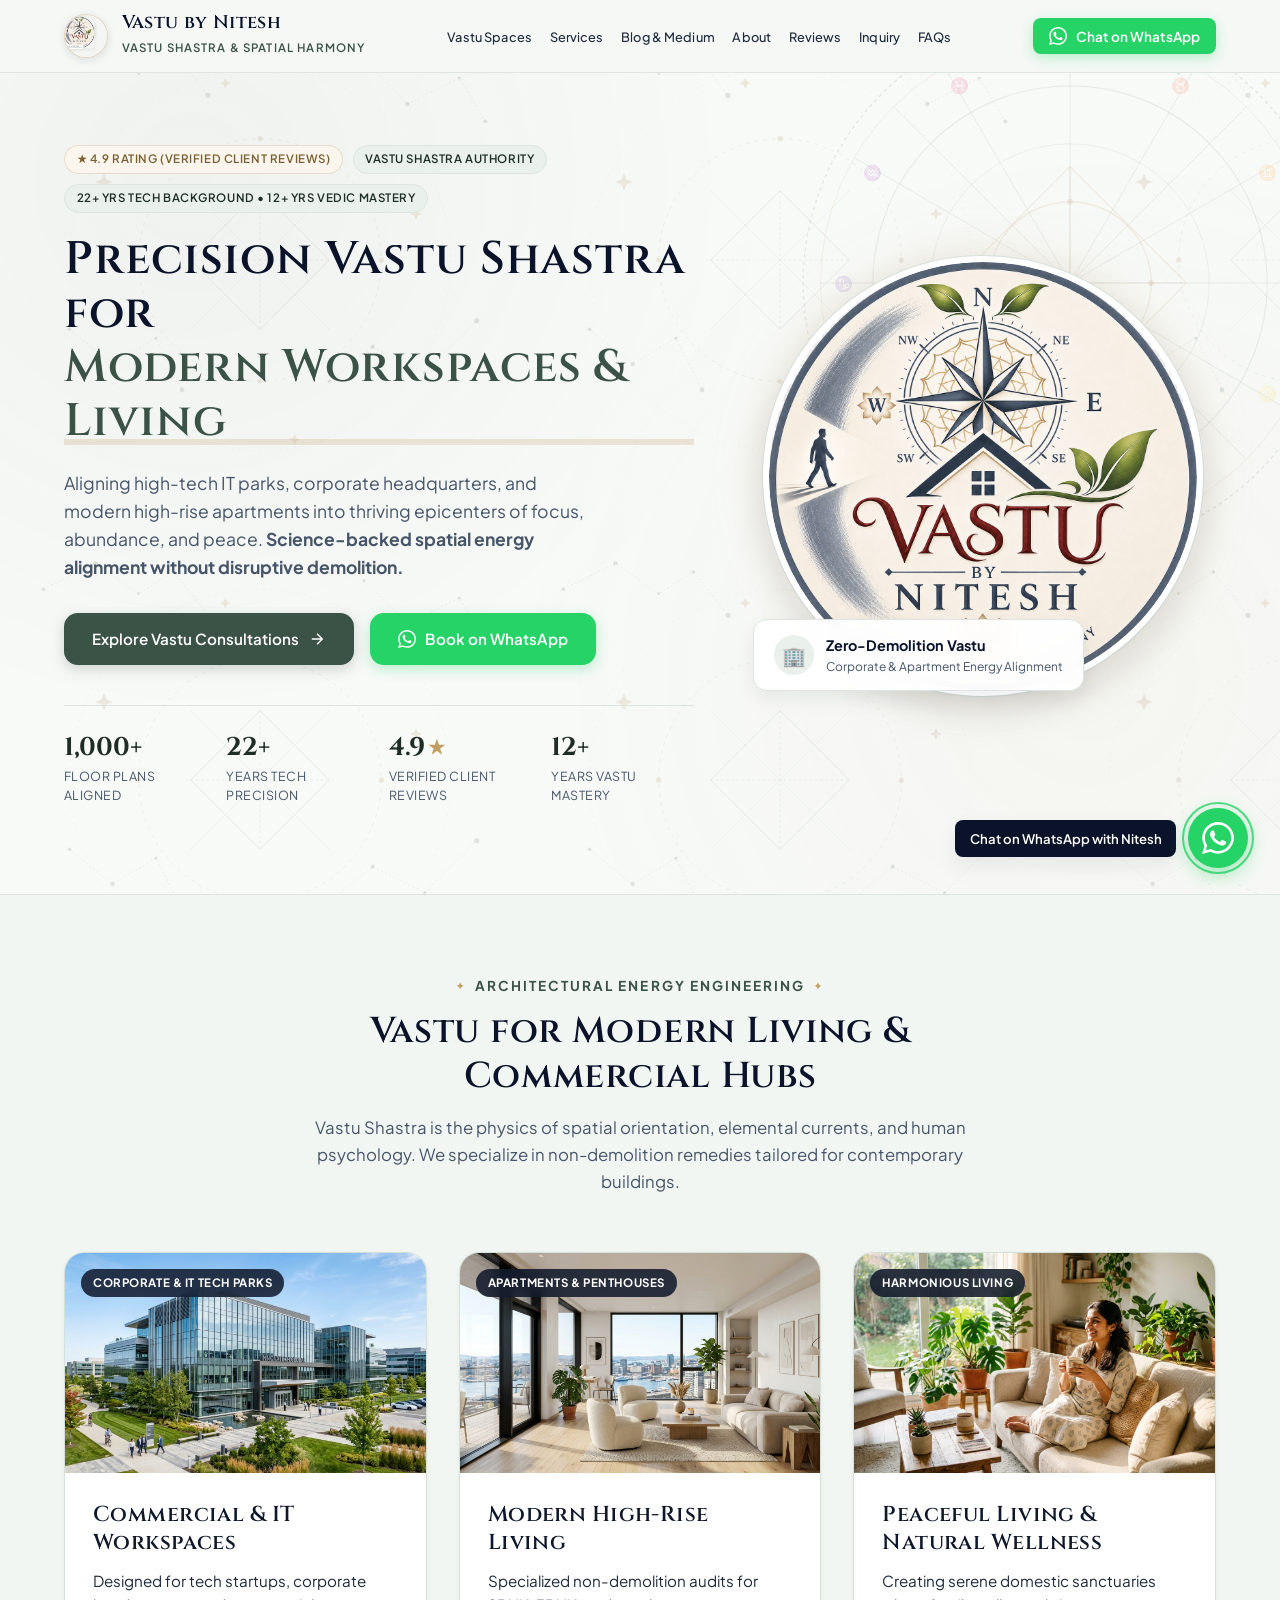
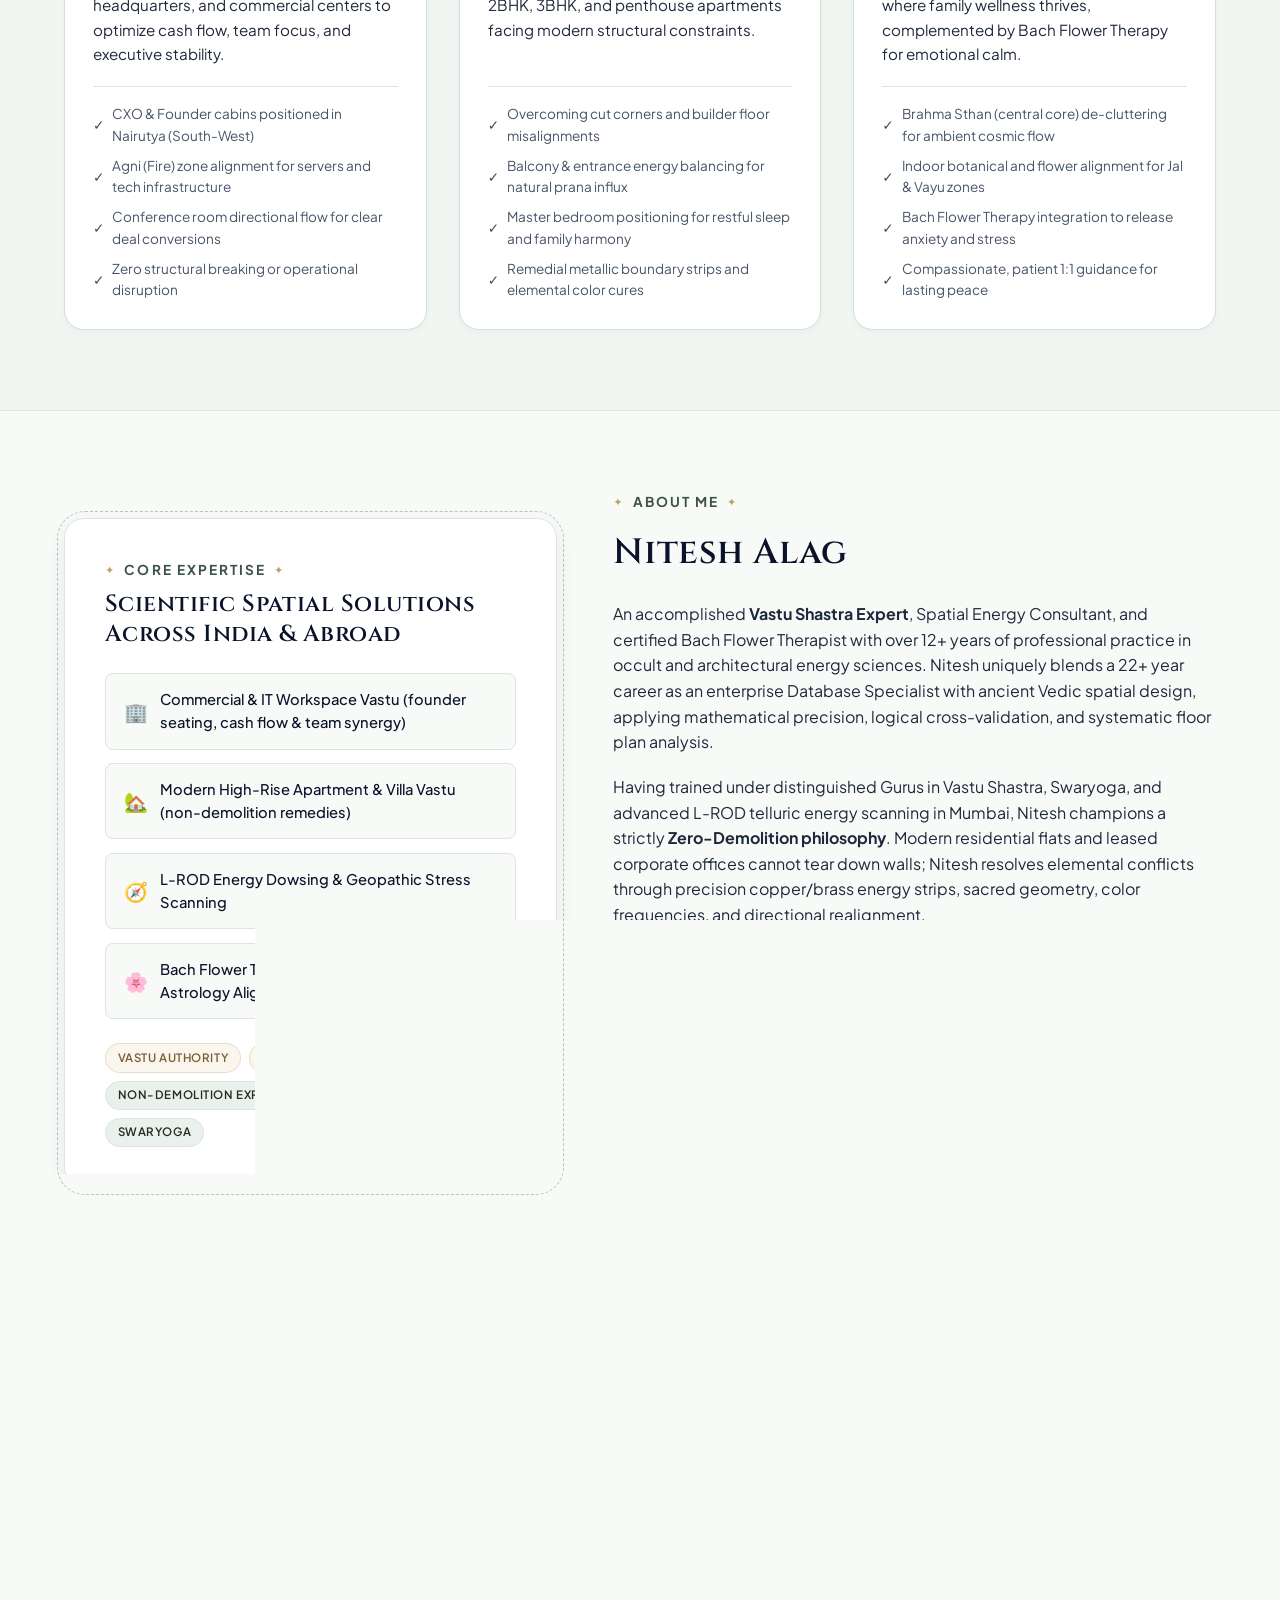
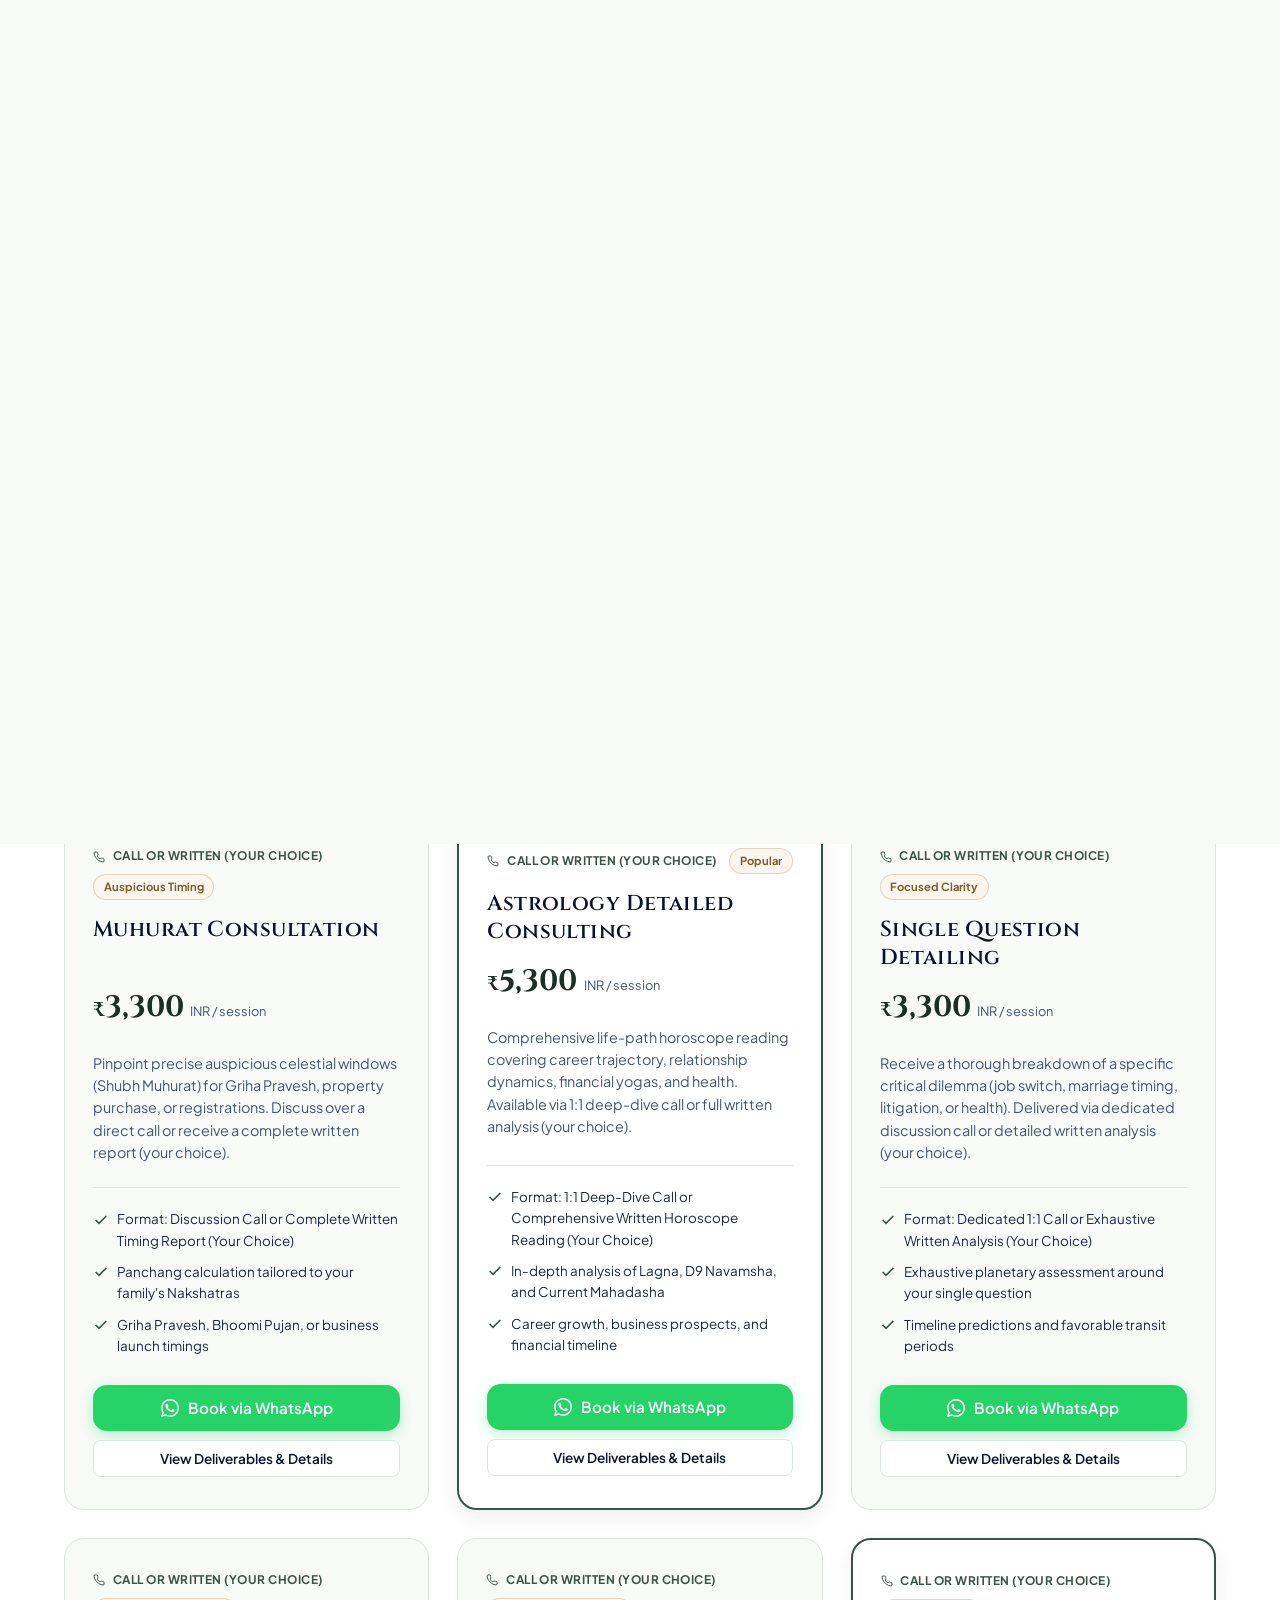
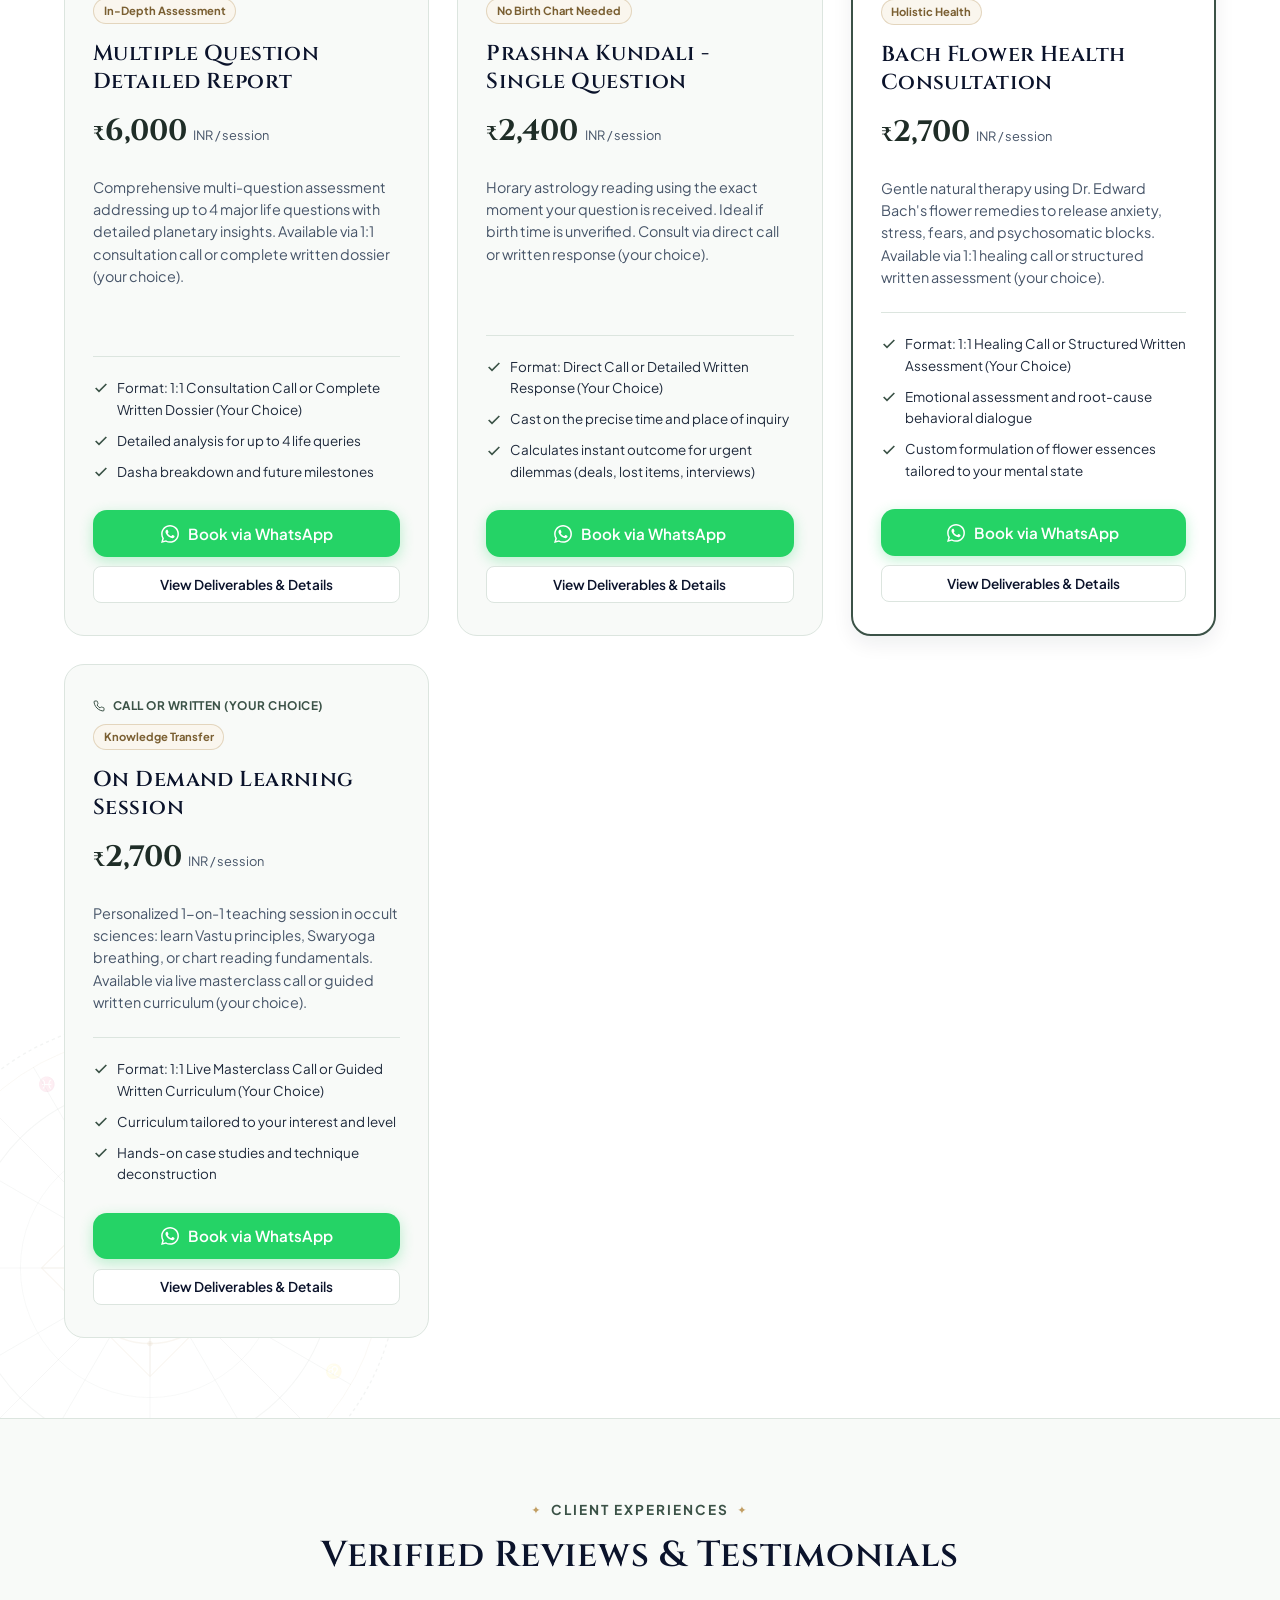
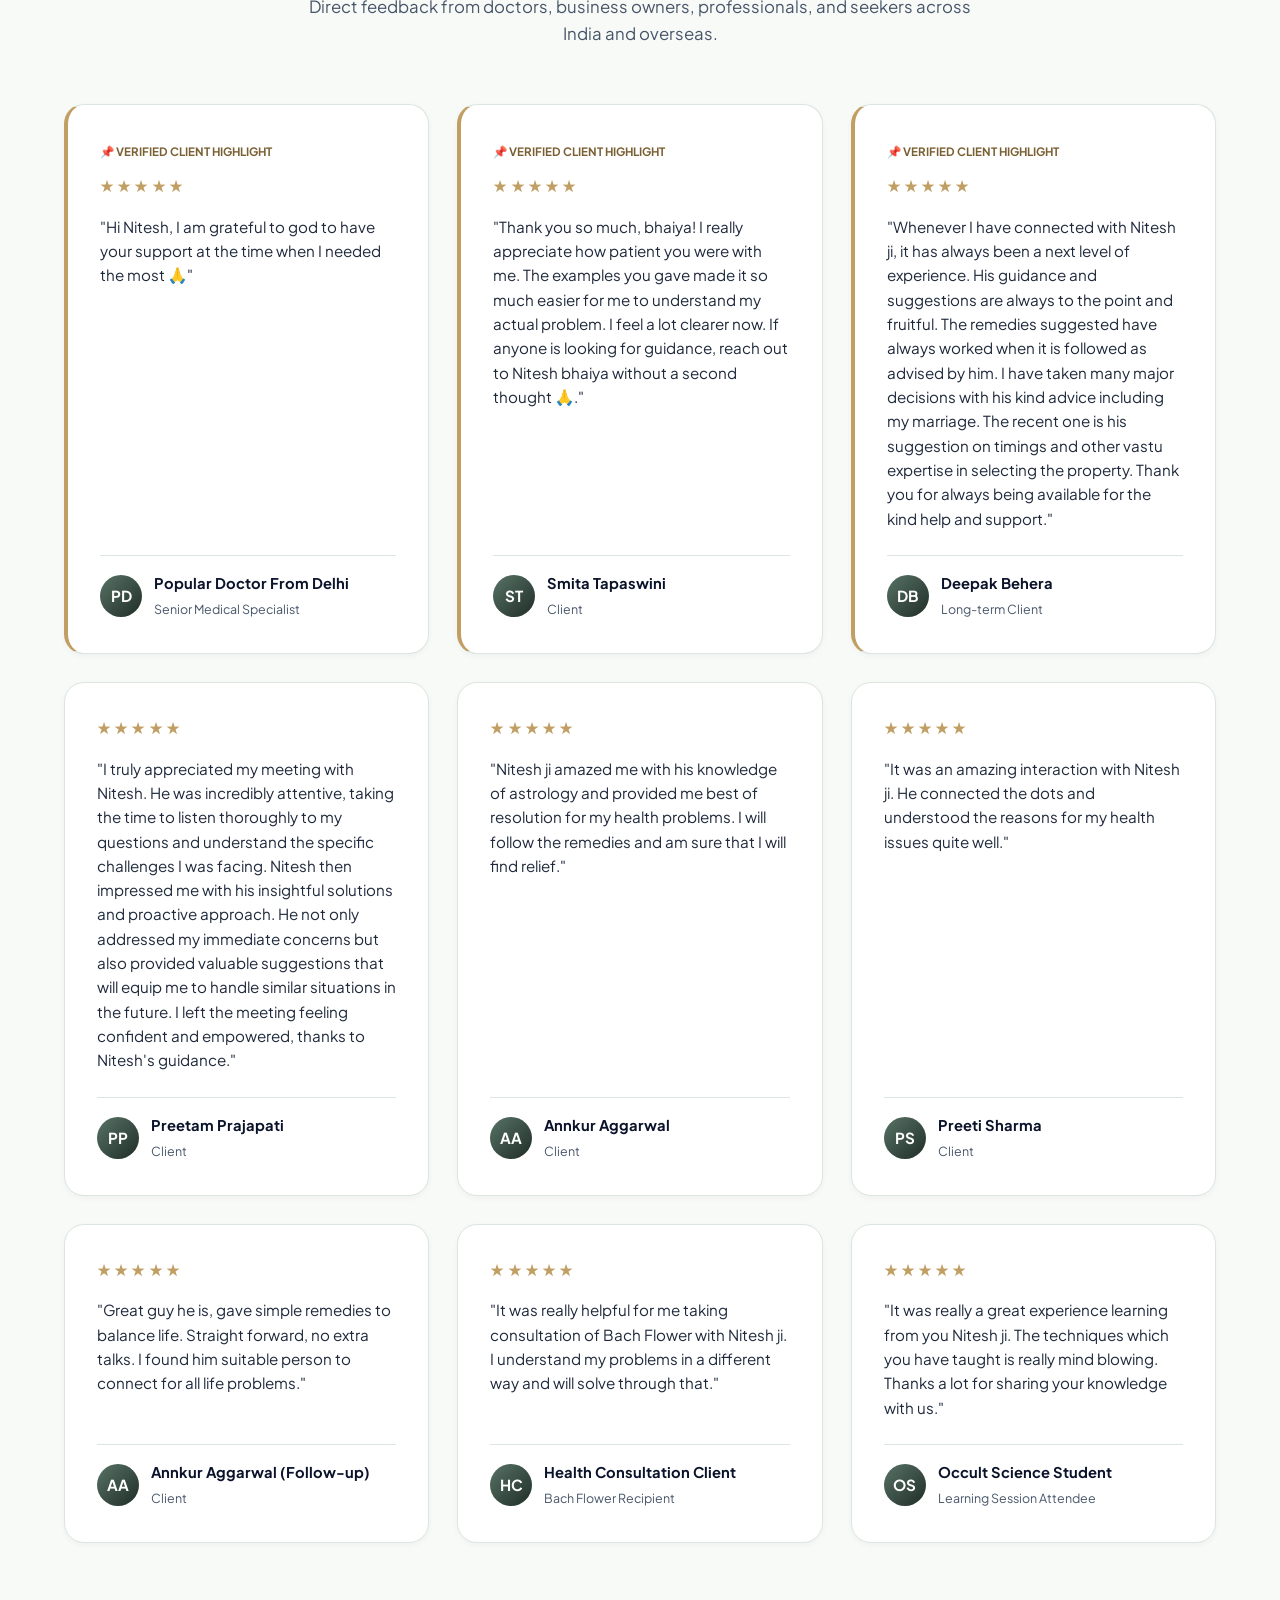
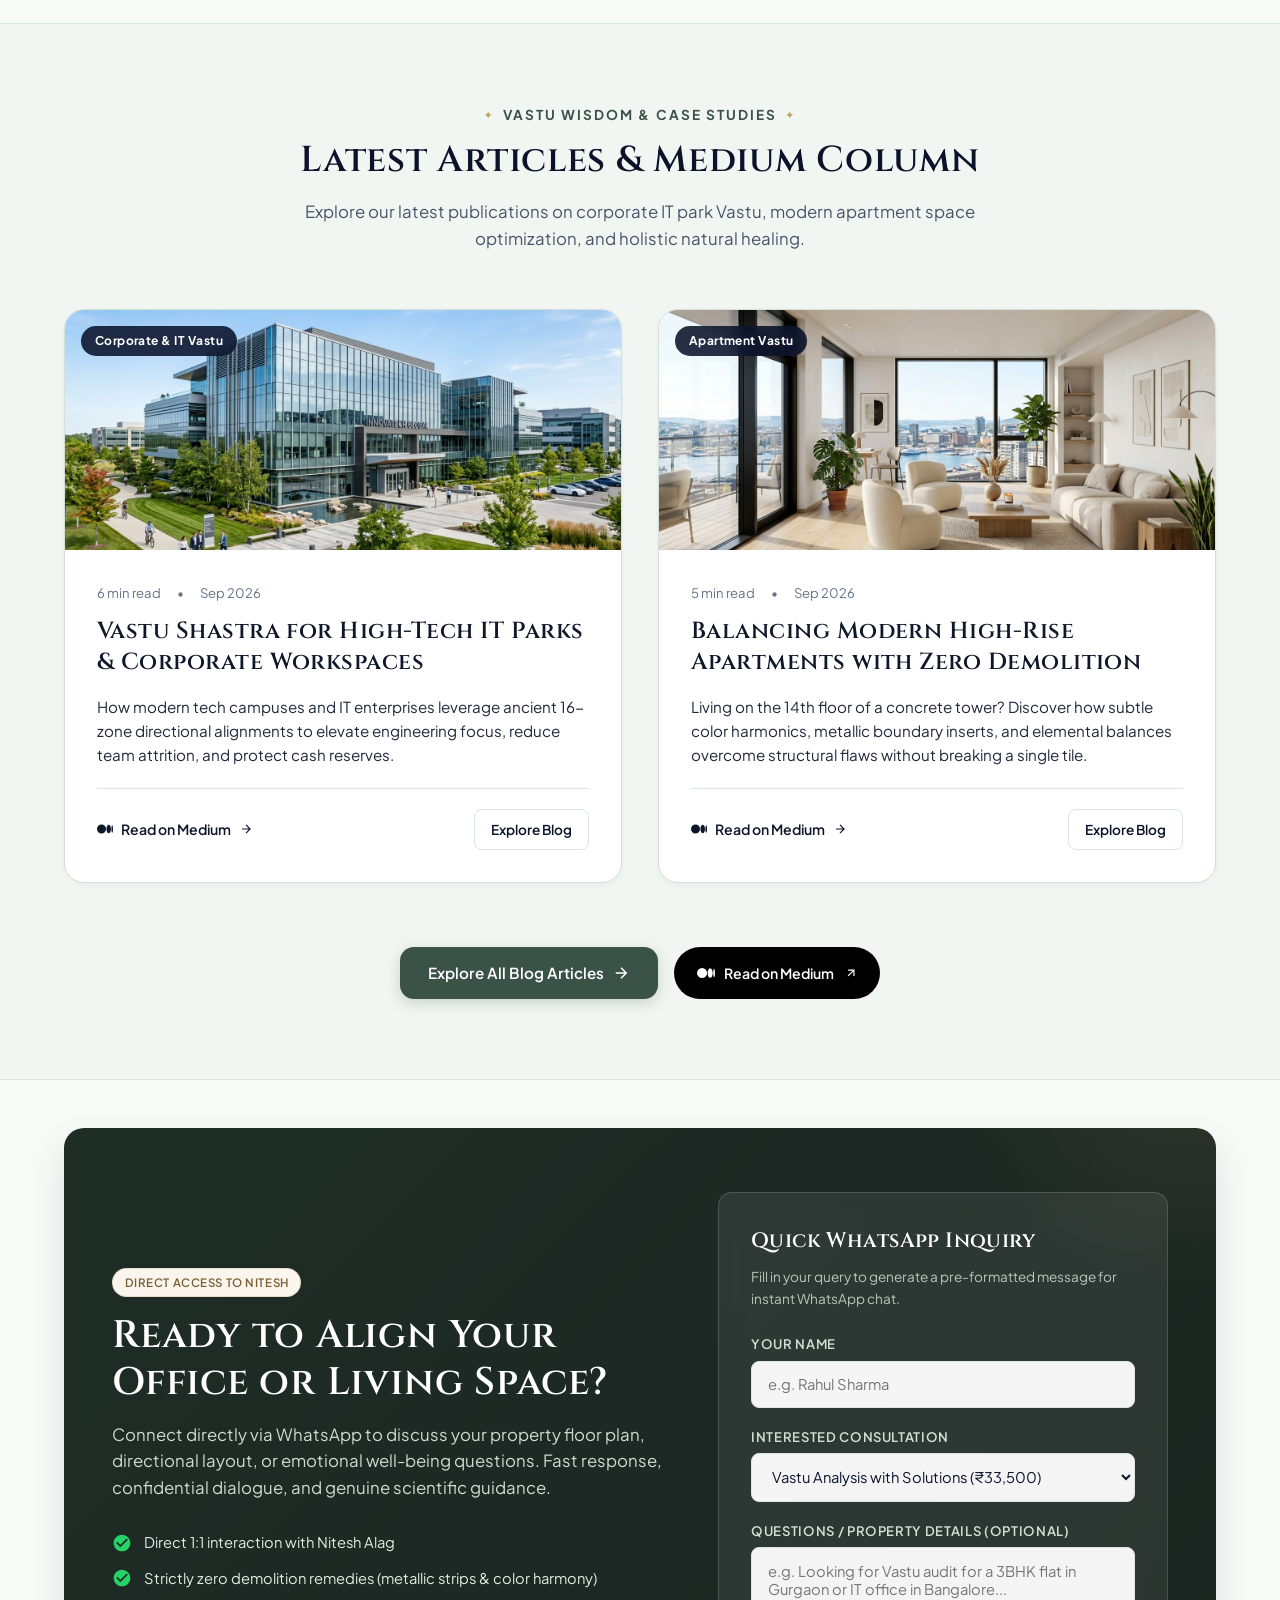
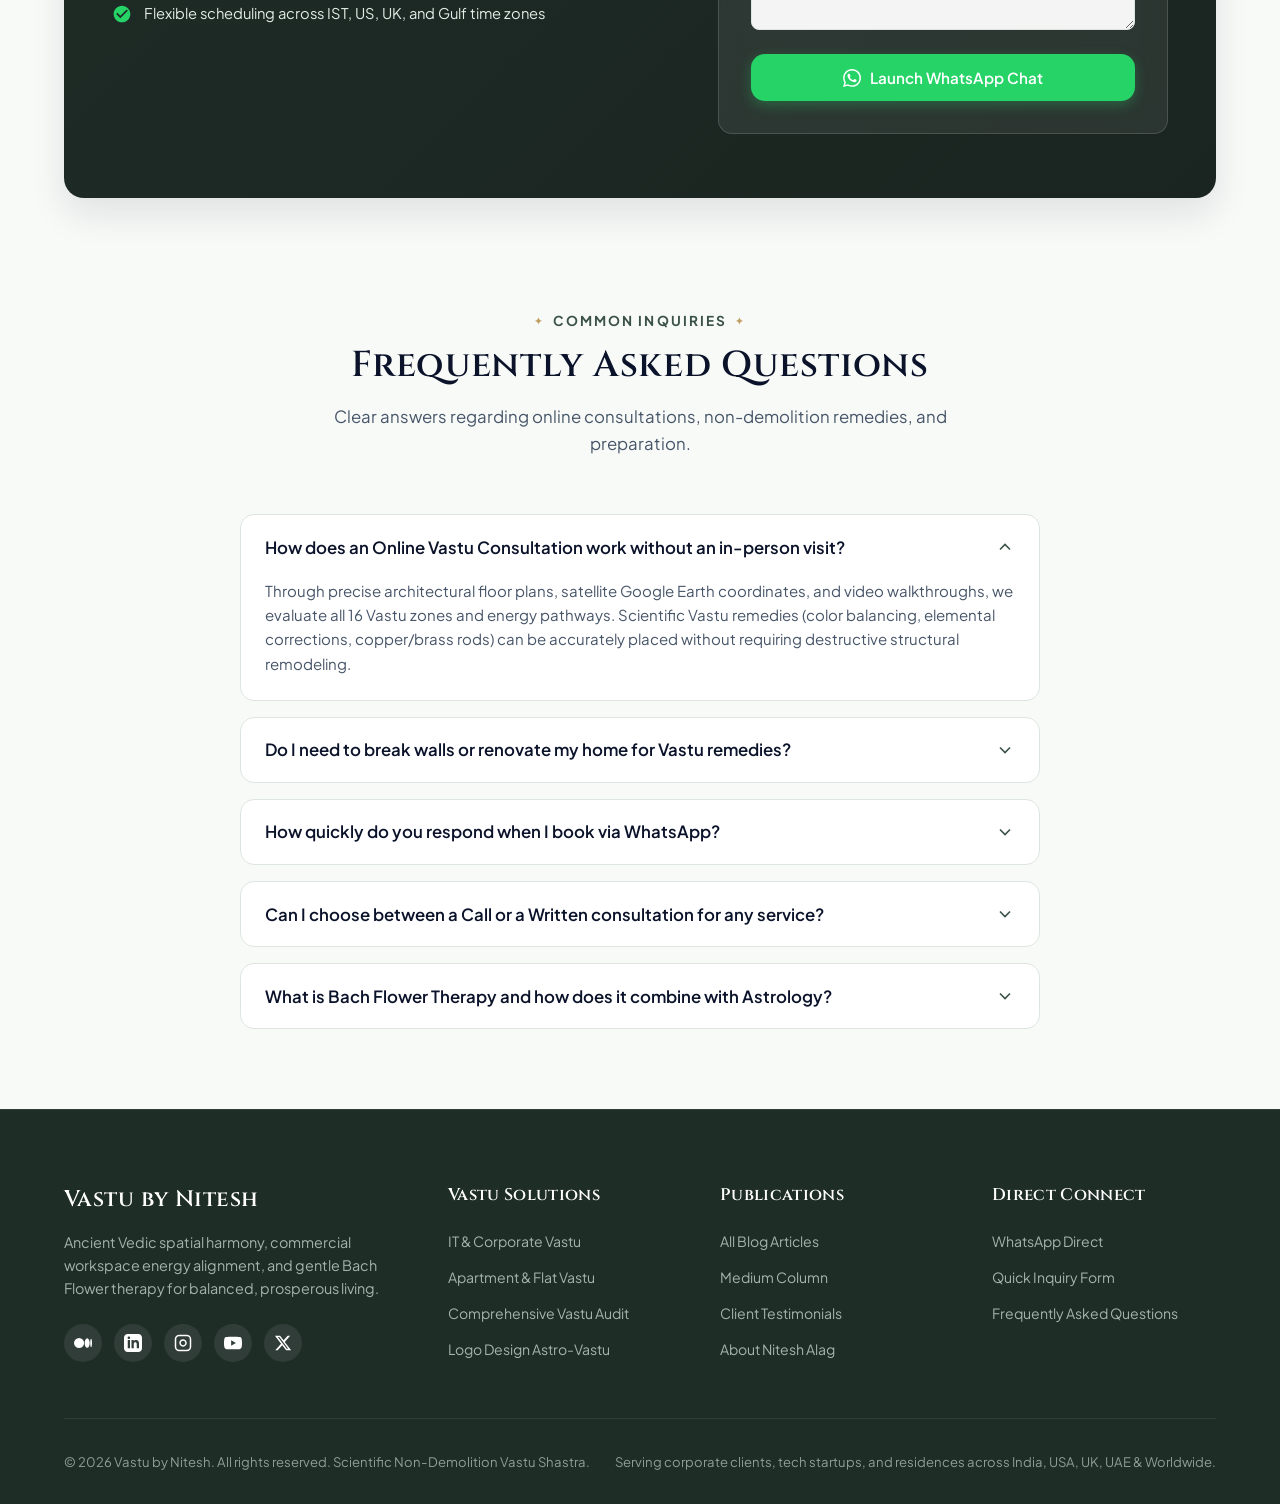
==== commit cec9cd6c: "added call/written, removed some services" ====
--- a/index.html
+++ b/index.html
@@ -136,7 +136,7 @@
             <div class="hero-mandala-frame">
               <div class="mandala-aura"></div>
               <div class="hero-img-box">
-                <img src="assets/nitesh-alag.png" alt="Nitesh Alag - Vastu Shastra Expert" loading="eager" onerror="this.src='https://static.topmate.io/profile_pic_265016_2b2de9ae-f549-436a-a58b-ec174f1bf713.png'">
+                <img src="assets/nitesh-alag.png" alt="Nitesh Alag - Vastu Shastra Expert" loading="eager">
               </div>
               <div class="hero-floating-card">
                 <div class="floating-icon">🏢</div>
@@ -297,16 +297,16 @@
           <div class="section-subtitle">Consultation Offerings</div>
           <h2 class="section-title">Services & Transparent Pricing</h2>
           <p class="section-desc">
-            Select a tailored consultation below. Every service is equipped with instant direct WhatsApp booking for quick scheduling.
+            Select a tailored consultation below. Every service is available via <strong>Call or Written format (Your Choice)</strong> with instant direct WhatsApp booking for convenient scheduling.
           </p>
         </div>
 
         <!-- Category Filter Tabs -->
         <div class="filter-tabs">
-          <button class="filter-btn active" data-category="all">All Services (12)</button>
+          <button class="filter-btn active" data-category="all">All Services (10)</button>
           <button class="filter-btn" data-category="vastu">Vastu Shastra (4)</button>
-          <button class="filter-btn" data-category="astrology">Vedic Astrology (5)</button>
-          <button class="filter-btn" data-category="bachflower">Bach Flower Healing (2)</button>
+          <button class="filter-btn" data-category="astrology">Vedic Astrology (4)</button>
+          <button class="filter-btn" data-category="bachflower">Bach Flower Healing (1)</button>
           <button class="filter-btn" data-category="learning">Learning Sessions (1)</button>
         </div>
 
@@ -541,8 +541,12 @@
         Vastu Shastra
       </div>
       <h3 id="modalTitle" style="font-size:1.6rem; line-height:1.25; margin-bottom:0.8rem;">Service Name</h3>
-      <div id="modalPrice" style="font-family:var(--font-serif); font-size:1.85rem; font-weight:700; color:var(--primary-dark); margin-bottom:1.25rem;">
+      <div id="modalPrice" style="font-family:var(--font-serif); font-size:1.85rem; font-weight:700; color:var(--primary-dark); margin-bottom:1rem;">
         ₹0
+      </div>
+      <div id="modalModeBanner" style="display:flex; align-items:center; justify-content:space-between; flex-wrap:wrap; gap:0.5rem; background:var(--primary-surface); border:1px solid var(--border-light); padding:0.6rem 0.9rem; border-radius:var(--radius-sm); margin-bottom:1.25rem;">
+        <span style="font-size:0.85rem; font-weight:600; color:var(--primary-dark);">Consultation Mode:</span>
+        <span class="badge badge-brass" style="font-size:0.75rem;">Call or Written (Your Choice)</span>
       </div>
       <p id="modalSummary" style="font-size:0.95rem; color:var(--text-muted); line-height:1.6; margin-bottom:1.5rem;">
         Summary description
--- a/css/styles.css
+++ b/css/styles.css
@@ -966,15 +966,20 @@
   display: flex;
   align-items: center;
   justify-content: space-between;
+  flex-wrap: wrap;
+  gap: 0.5rem;
   margin-bottom: 1rem;
 }
 
 .service-type {
   font-size: 0.74rem;
   text-transform: uppercase;
-  letter-spacing: 0.05em;
+  letter-spacing: 0.04em;
   font-weight: 700;
   color: var(--primary);
+  display: inline-flex;
+  align-items: center;
+  gap: 0.3rem;
 }
 
 .service-featured-tag {
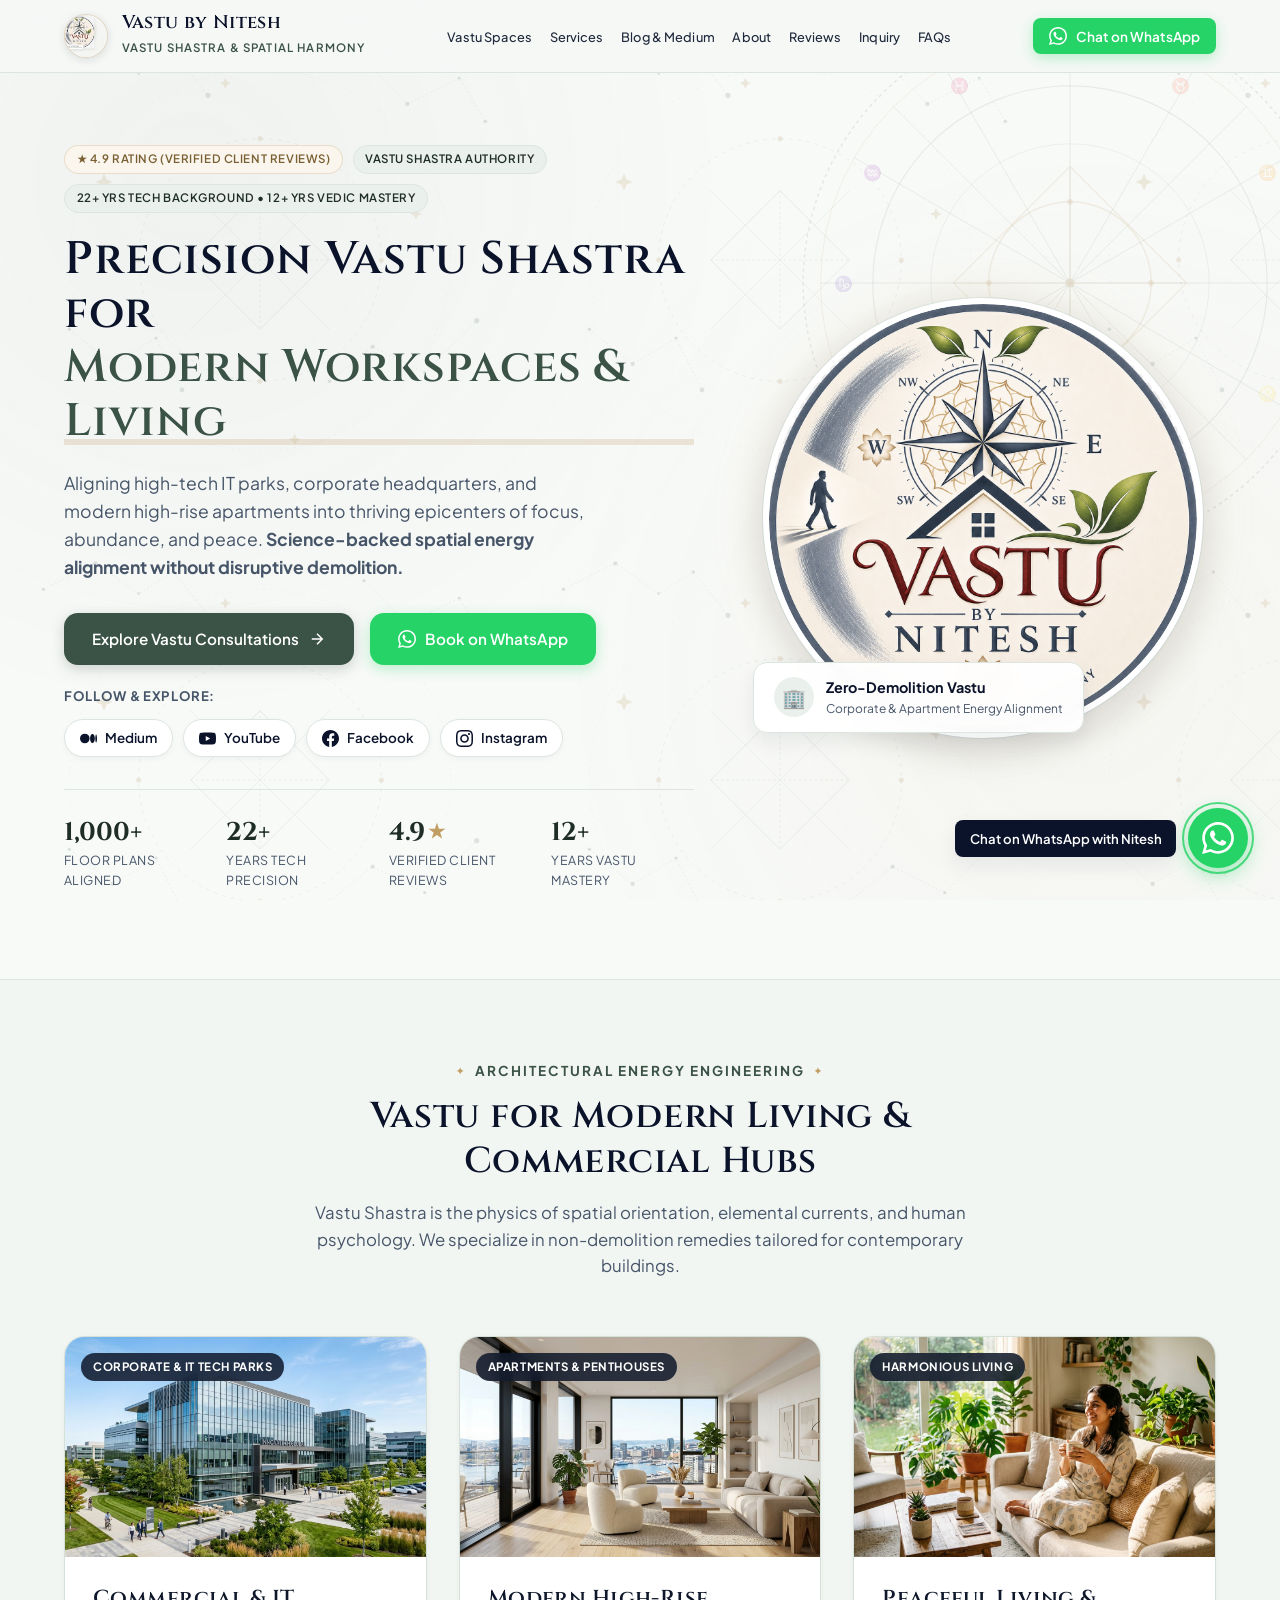
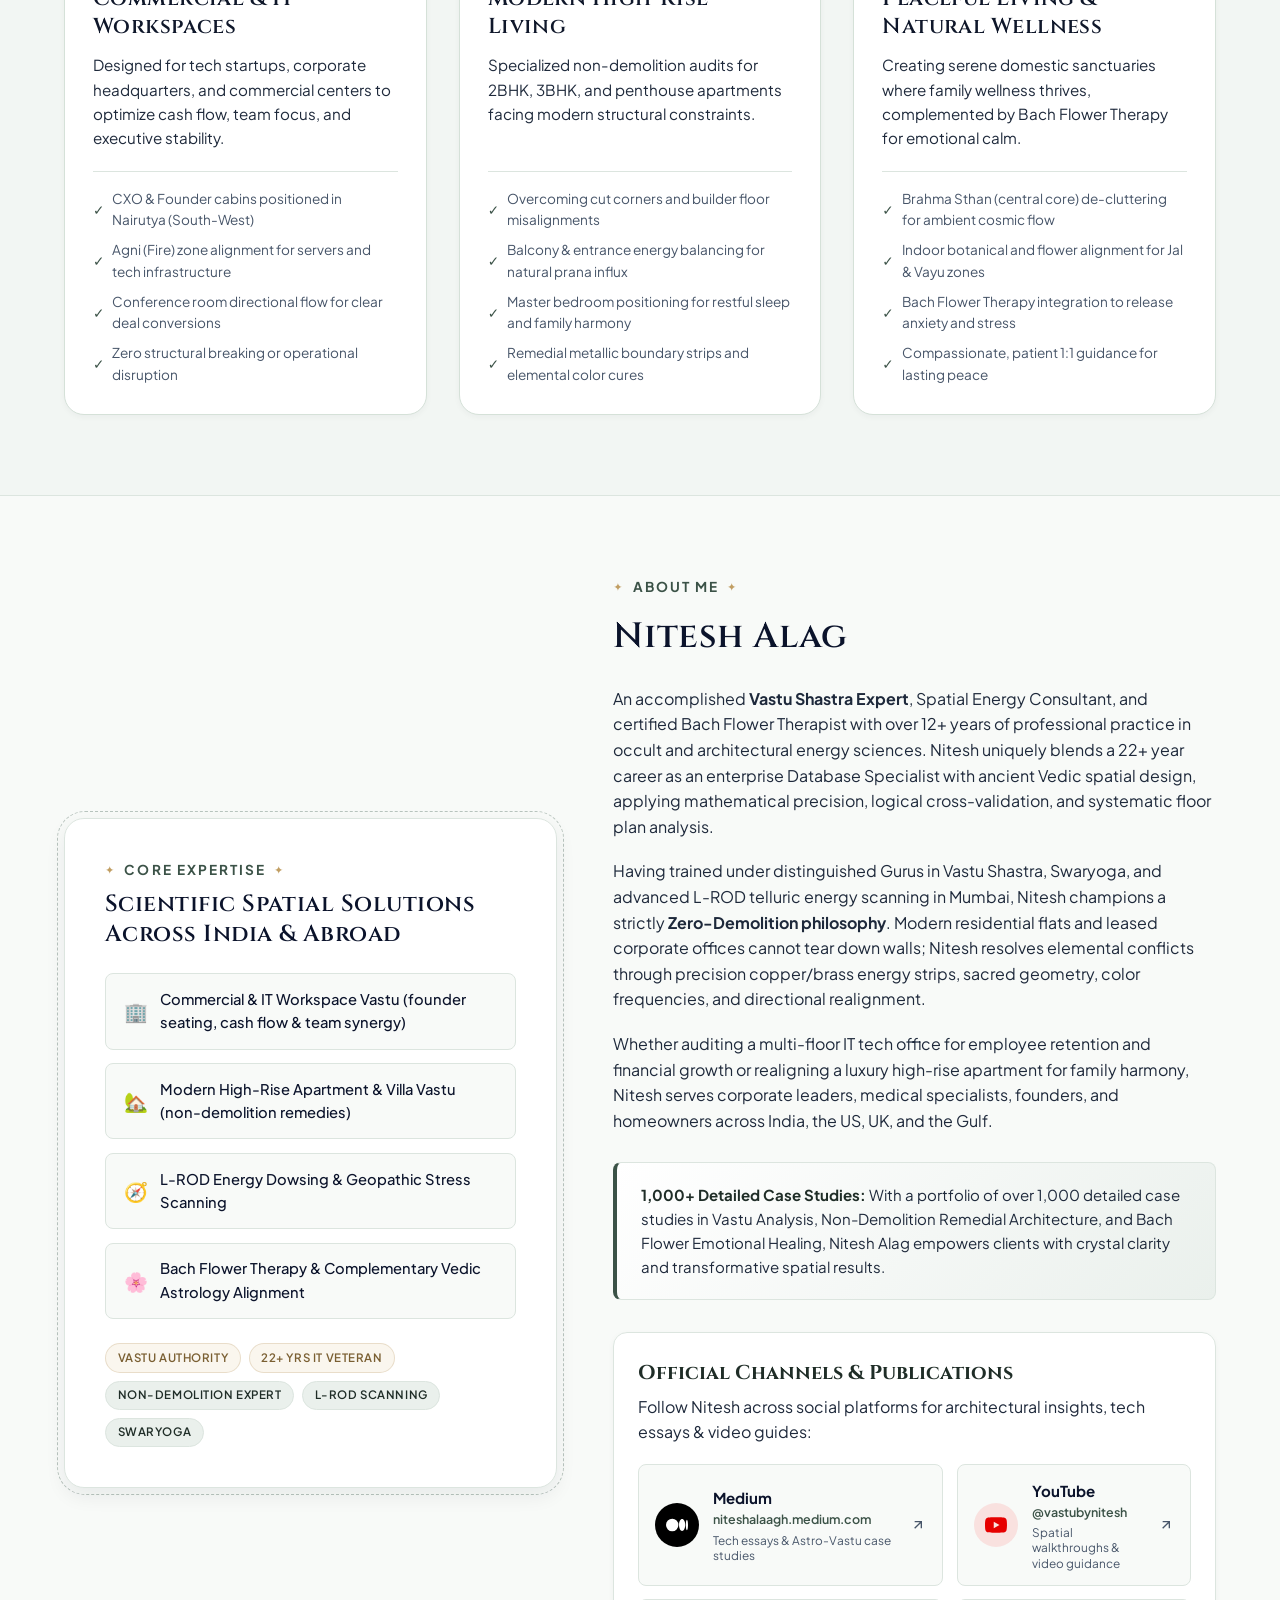
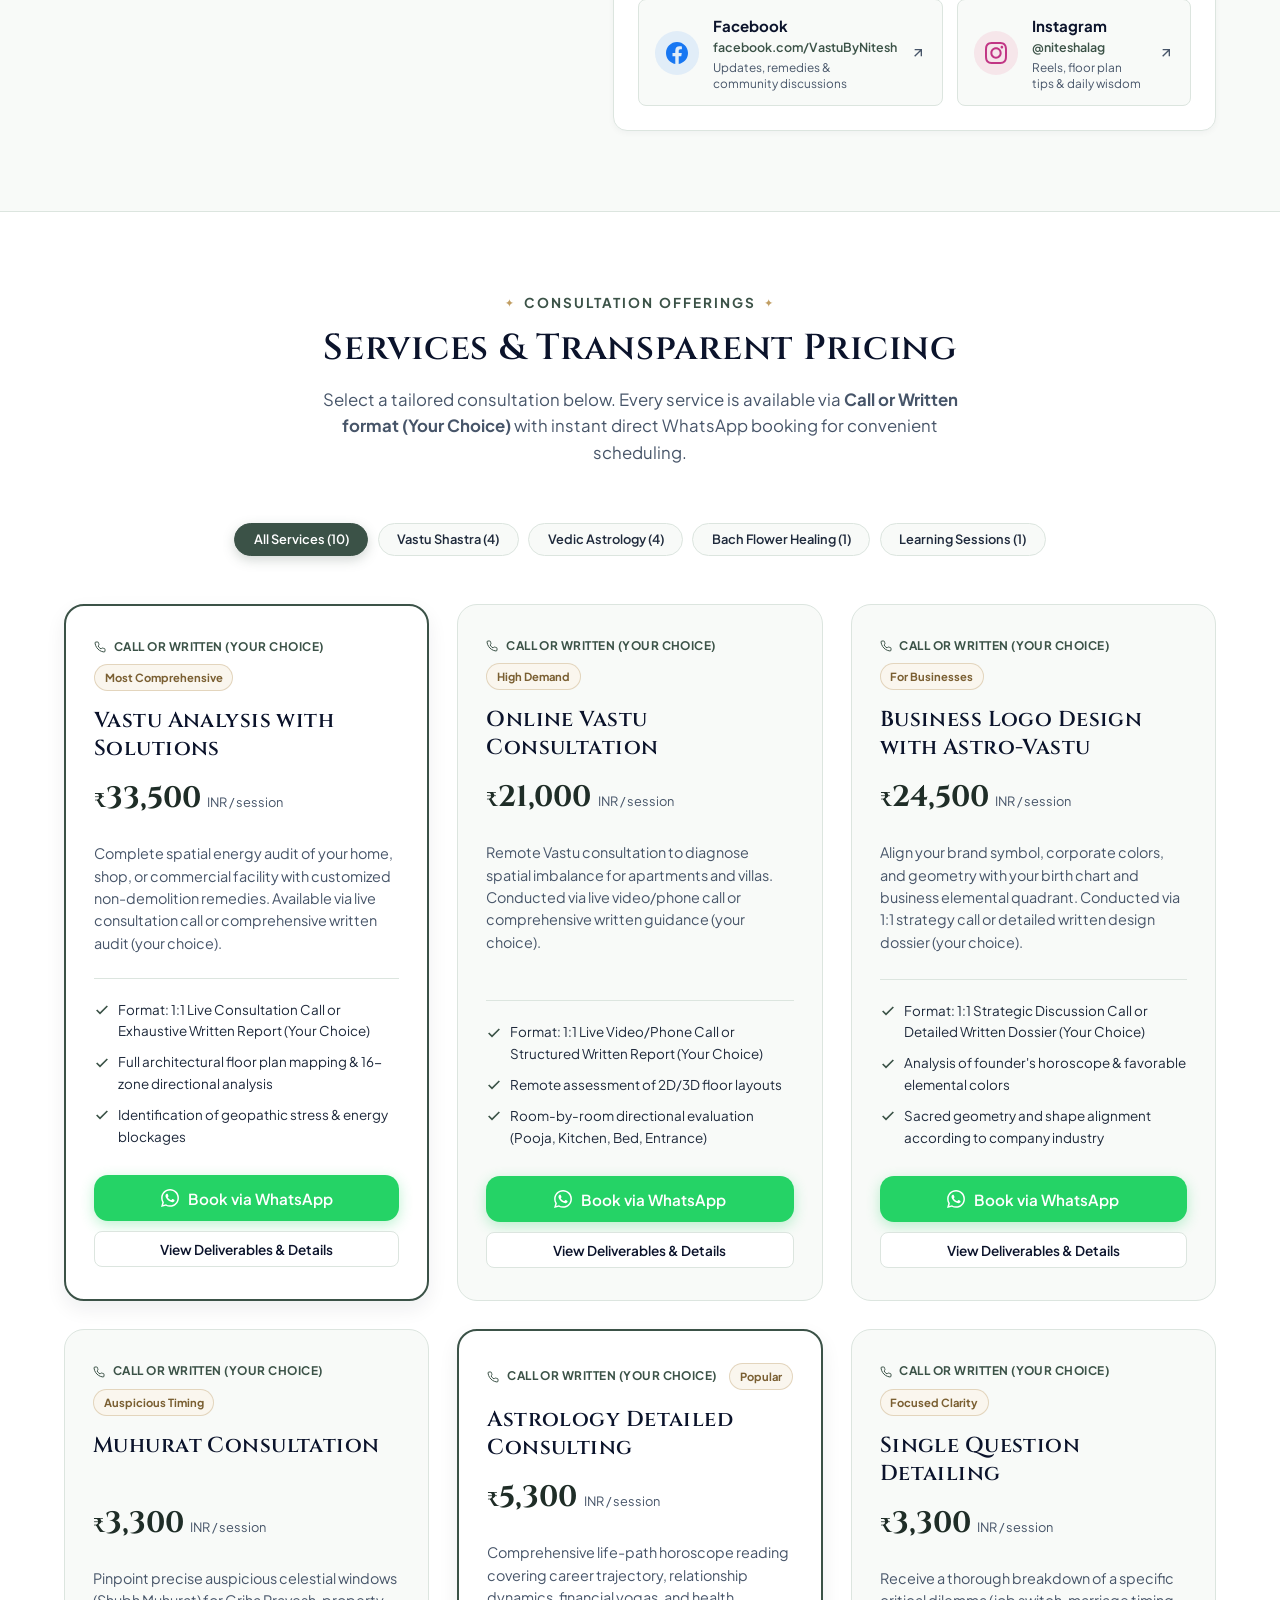
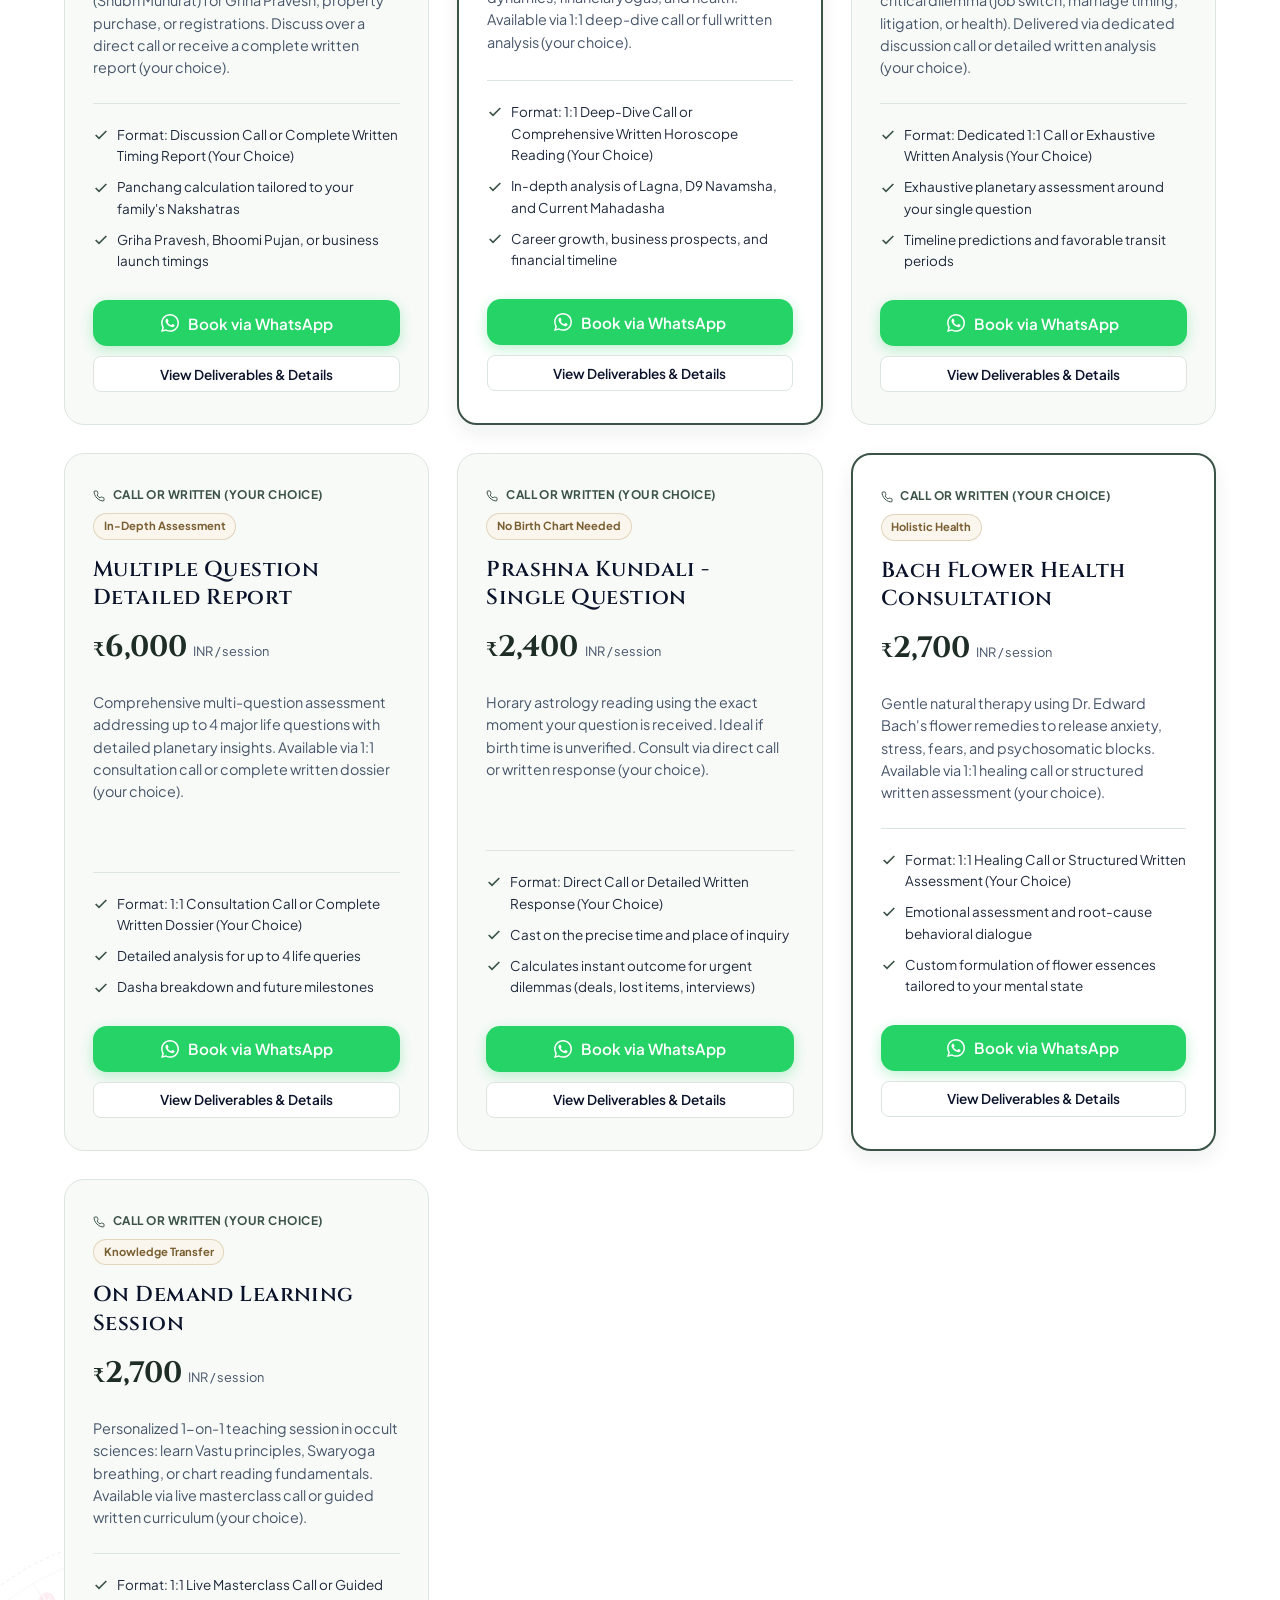
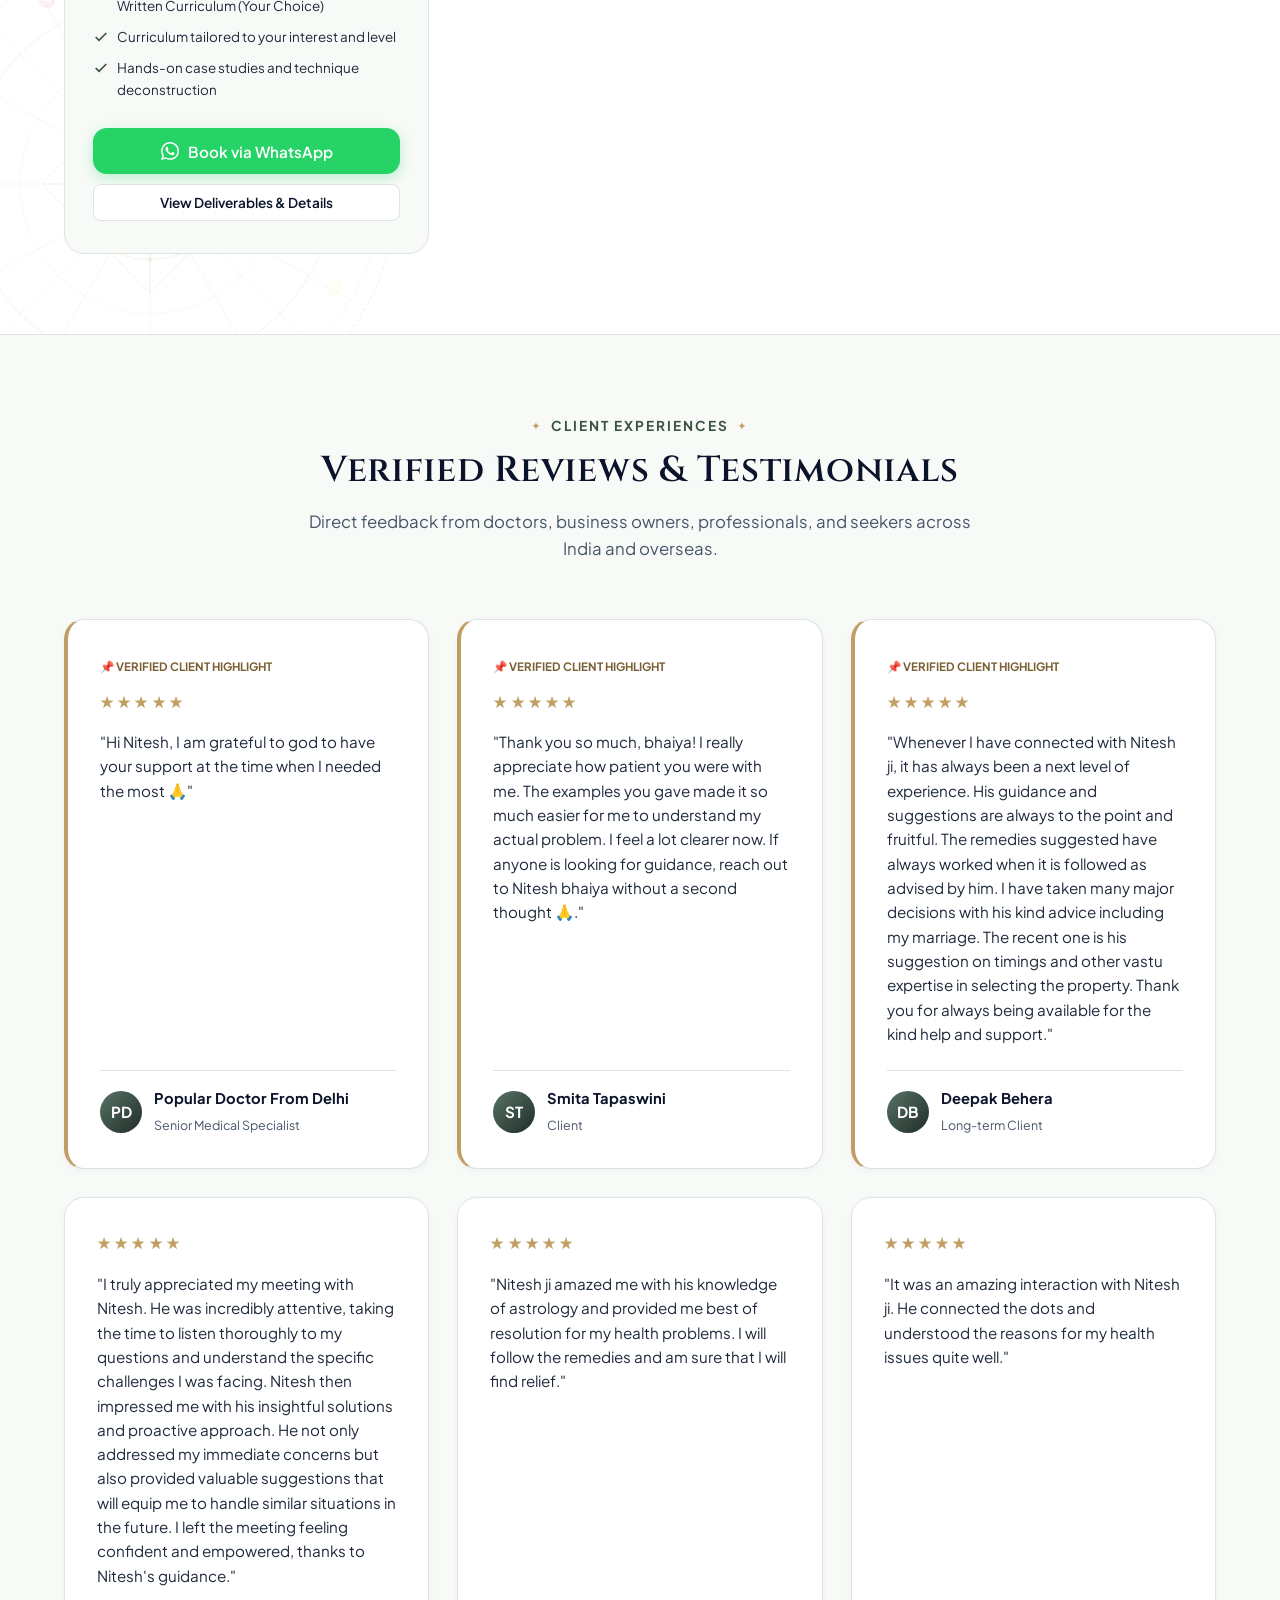
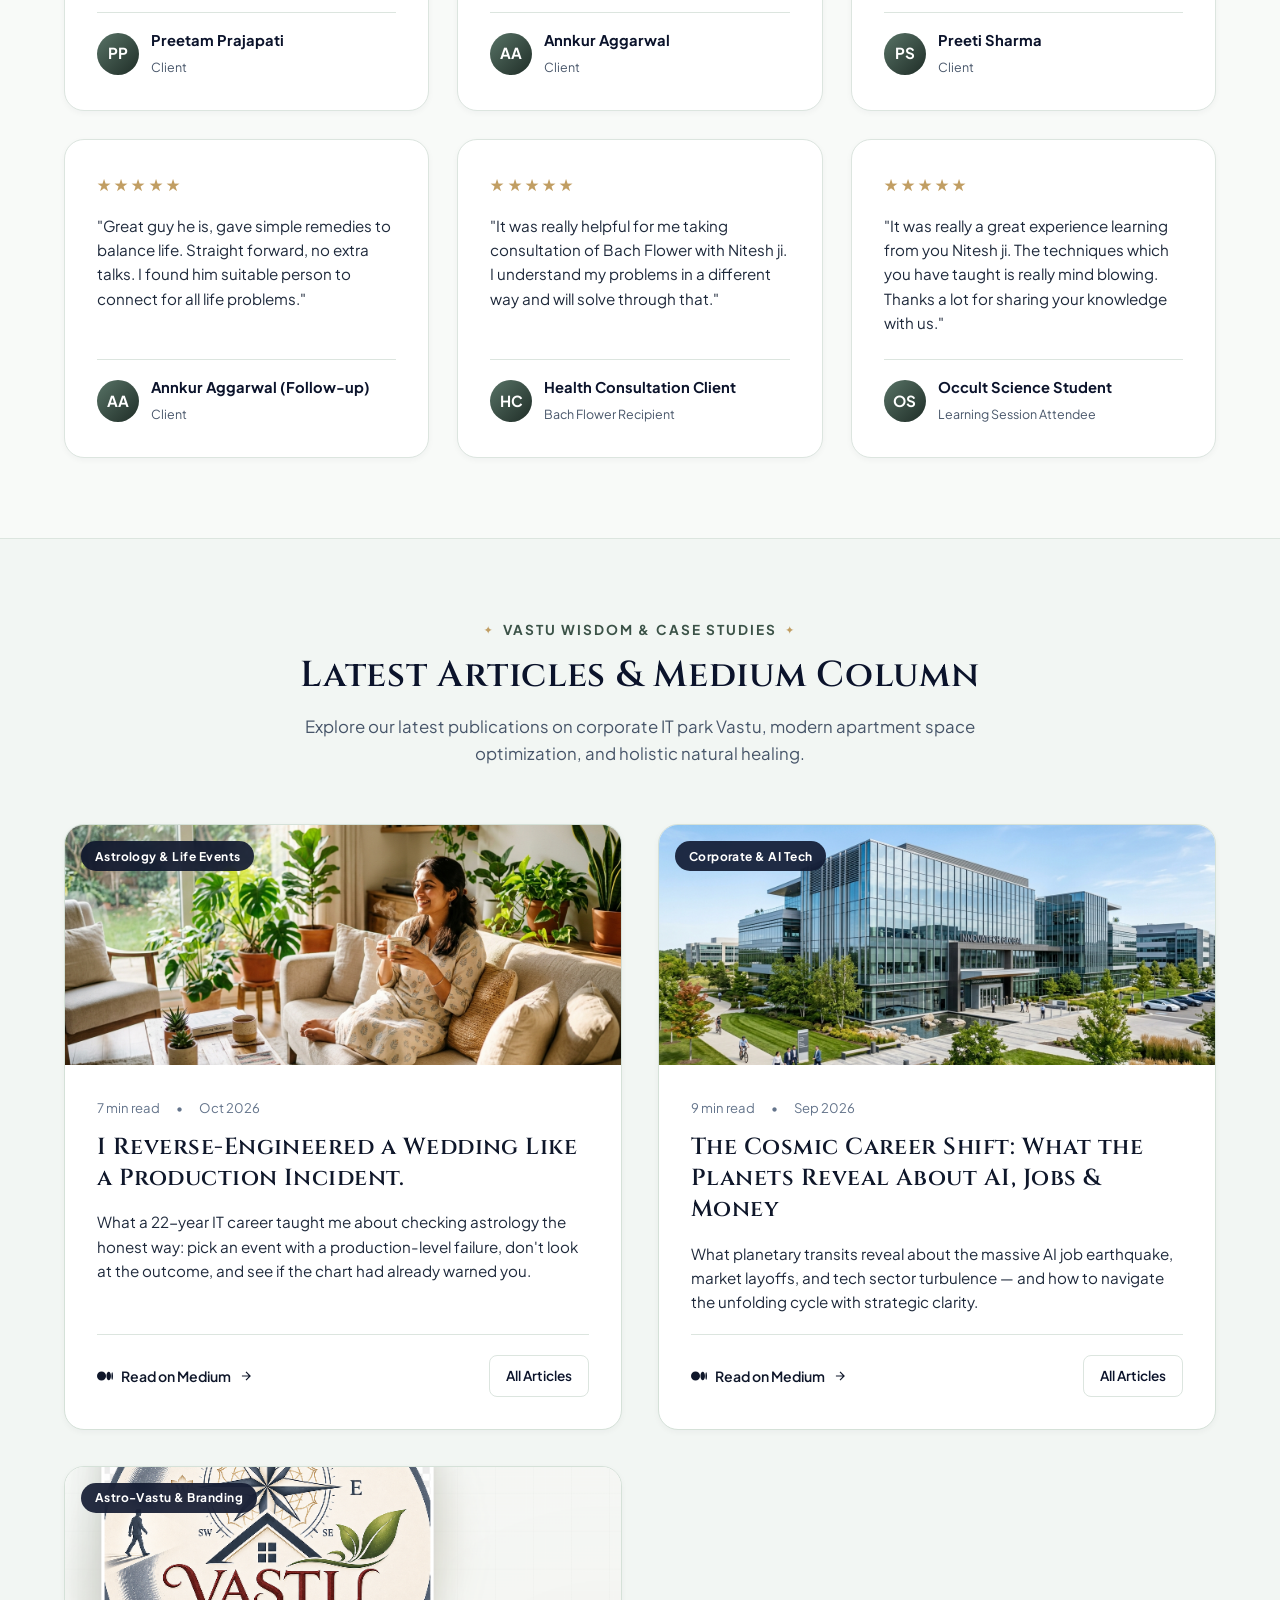
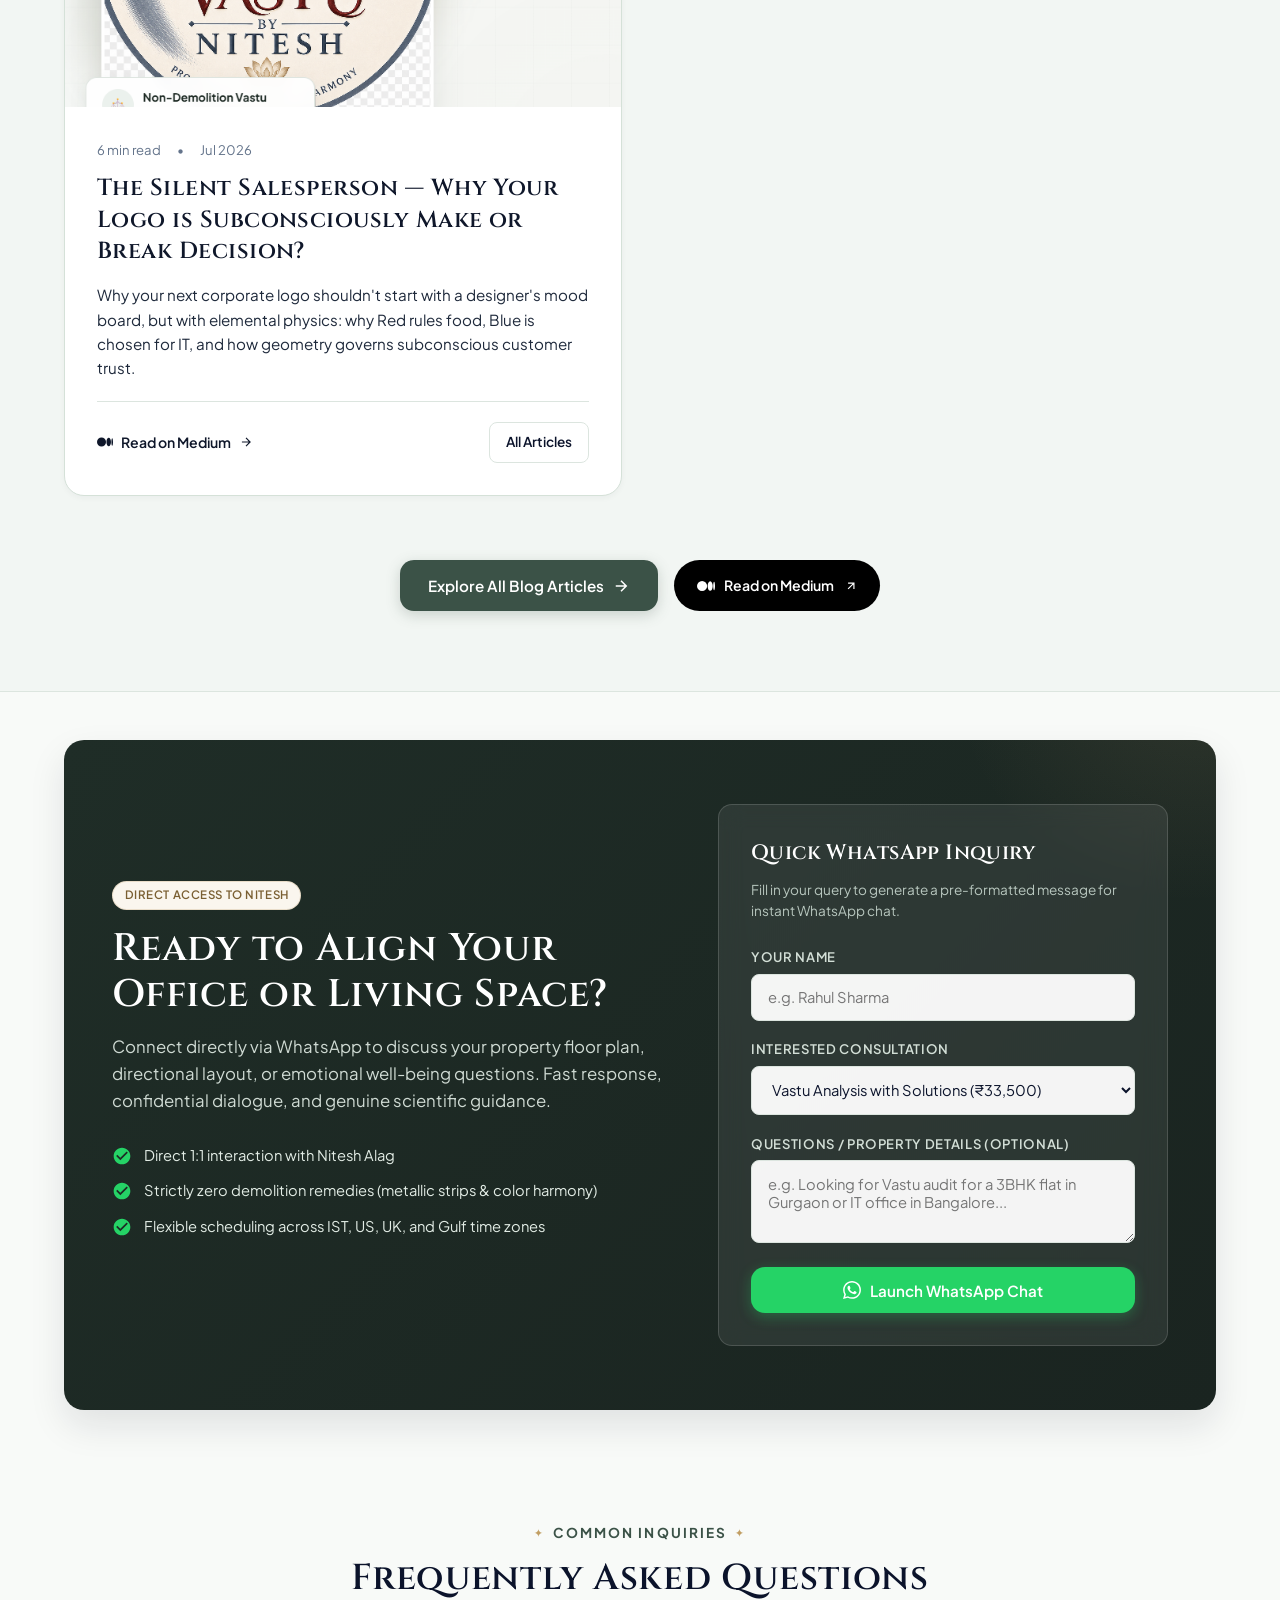
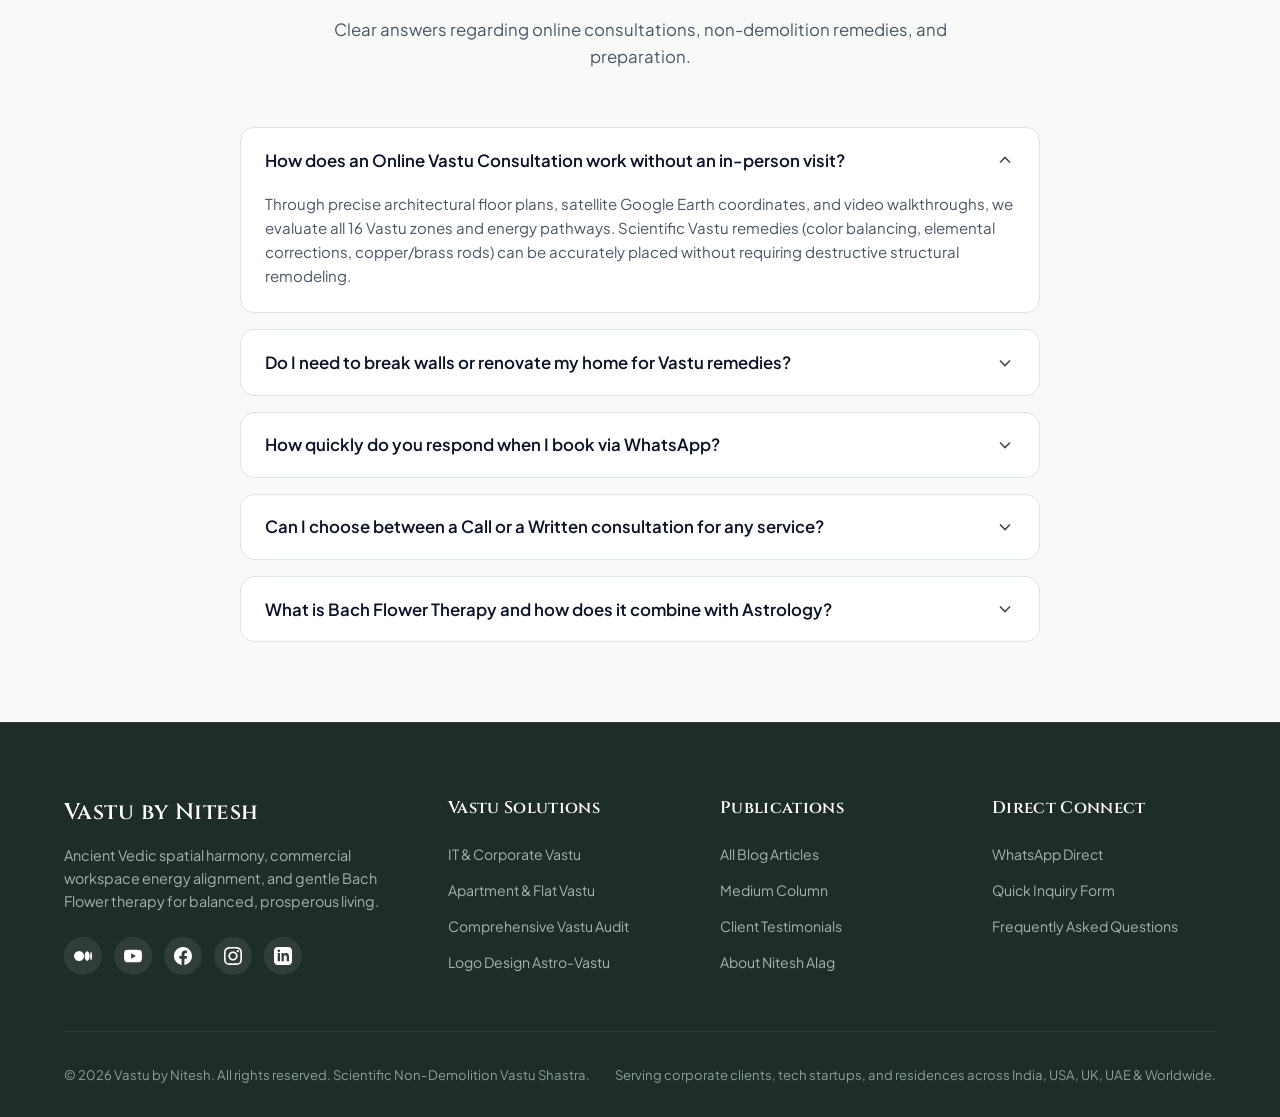
==== commit 7beb0253: "social links added" ====
--- a/index.html
+++ b/index.html
@@ -110,6 +110,36 @@
                 </svg>
                 <span>Book on WhatsApp</span>
               </button>
+            </div>
+
+            <div class="hero-social-presence">
+              <span class="hero-social-label">Follow & Explore:</span>
+              <div class="hero-social-pills">
+                <a href="https://niteshalaagh.medium.com/" target="_blank" rel="noopener noreferrer" class="hero-social-pill medium" aria-label="Medium">
+                  <svg width="17" height="17" viewBox="0 0 24 24" fill="currentColor">
+                    <path d="M13.54 12a6.8 6.8 0 01-6.77 6.82A6.8 6.8 0 010 12a6.8 6.8 0 016.77-6.82A6.8 6.8 0 0113.54 12zM20.96 12c0 3.54-1.51 6.42-3.38 6.42-1.87 0-3.39-2.88-3.39-6.42s1.52-6.42 3.39-6.42 3.38 2.88 3.38 6.42M24 12c0 3.17-.53 5.75-1.19 5.75-.66 0-1.19-2.58-1.19-5.75s.53-5.75 1.19-5.75C23.47 6.25 24 8.83 24 12z"/>
+                  </svg>
+                  <span>Medium</span>
+                </a>
+                <a href="http://www.youtube.com/@vastubynitesh" target="_blank" rel="noopener noreferrer" class="hero-social-pill youtube" aria-label="YouTube">
+                  <svg width="17" height="17" viewBox="0 0 24 24" fill="currentColor">
+                    <path d="M23.498 6.186a3.016 3.016 0 0 0-2.122-2.136C19.505 3.545 12 3.545 12 3.545s-7.505 0-9.377.505A3.017 3.017 0 0 0 .502 6.186C0 8.07 0 12 0 12s0 3.93.502 5.814a3.016 3.016 0 0 0 2.122 2.136c1.871.505 9.376.505 9.376.505s7.505 0 9.377-.505a3.015 3.015 0 0 0 2.122-2.136C24 15.93 24 12 24 12s0-3.93-.502-5.814zM9.545 15.568V8.432L15.818 12l-6.273 3.568z"/>
+                  </svg>
+                  <span>YouTube</span>
+                </a>
+                <a href="https://www.facebook.com/VastuByNitesh/" target="_blank" rel="noopener noreferrer" class="hero-social-pill facebook" aria-label="Facebook">
+                  <svg width="17" height="17" viewBox="0 0 24 24" fill="currentColor">
+                    <path d="M24 12.073c0-6.627-5.373-12-12-12s-12 5.373-12 12c0 5.99 4.388 10.954 10.125 11.854v-8.385H7.078v-3.47h3.047V9.43c0-3.007 1.792-4.669 4.533-4.669 1.312 0 2.686.235 2.686.235v2.953H15.83c-1.491 0-1.956.925-1.956 1.874v2.25h3.328l-.532 3.47h-2.796v8.385C19.612 23.027 24 18.062 24 12.073z"/>
+                  </svg>
+                  <span>Facebook</span>
+                </a>
+                <a href="https://www.instagram.com/niteshalag/" target="_blank" rel="noopener noreferrer" class="hero-social-pill instagram" aria-label="Instagram">
+                  <svg width="17" height="17" viewBox="0 0 24 24" fill="currentColor">
+                    <path d="M12 2.163c3.204 0 3.584.012 4.85.07 3.252.148 4.771 1.691 4.919 4.919.058 1.265.069 1.645.069 4.849 0 3.205-.012 3.584-.069 4.849-.149 3.225-1.664 4.771-4.919 4.919-1.266.058-1.644.07-4.85.07-3.204 0-3.584-.012-4.849-.07-3.26-.149-4.771-1.699-4.919-4.92-.058-1.265-.07-1.644-.07-4.849 0-3.204.013-3.583.07-4.849.149-3.227 1.664-4.771 4.919-4.919 1.266-.057 1.645-.069 4.849-.069zm0-2.163c-3.259 0-3.667.014-4.947.072-4.358.2-6.78 2.618-6.98 6.98-.059 1.281-.073 1.689-.073 4.948 0 3.259.014 3.668.072 4.948.2 4.358 2.618 6.78 6.98 6.98 1.281.058 1.689.072 4.948.072 3.259 0 3.668-.014 4.948-.072 4.354-.2 6.782-2.618 6.979-6.98.059-1.28.073-1.689.073-4.948 0-3.259-.014-3.667-.072-4.947-.196-4.354-2.617-6.78-6.979-6.98-1.281-.059-1.69-.073-4.949-.073zm0 5.838c-3.403 0-6.162 2.759-6.162 6.162s2.759 6.163 6.162 6.163 6.162-2.759 6.162-6.163c0-3.403-2.759-6.162-6.162-6.162zm0 10.162c-2.209 0-4-1.79-4-4 0-2.209 1.791-4 4-4s4 1.791 4 4c0 2.21-1.791 4-4 4zm6.406-11.845c-.796 0-1.441.645-1.441 1.44s.645 1.44 1.441 1.44c.795 0 1.439-.645 1.439-1.44s-.644-1.44-1.439-1.44z"/>
+                  </svg>
+                  <span>Instagram</span>
+                </a>
+              </div>
             </div>
 
             <div class="hero-stats-row">
@@ -282,6 +312,69 @@
             <div class="about-portfolio-box">
               <strong>1,000+ Detailed Case Studies:</strong> With a portfolio of over 1,000 detailed case studies in Vastu Analysis, Non-Demolition Remedial Architecture, and Bach Flower Emotional Healing, Nitesh Alag empowers clients with crystal clarity and transformative spatial results.
             </div>
+
+            <!-- Official Channels Showcase -->
+            <div class="about-channels-card">
+              <div class="about-channels-title">Official Channels & Publications</div>
+              <p class="about-channels-sub">Follow Nitesh across social platforms for architectural insights, tech essays & video guides:</p>
+              <div class="about-channels-grid">
+                <a href="https://niteshalaagh.medium.com/" target="_blank" rel="noopener noreferrer" class="about-channel-link channel-medium">
+                  <div class="channel-icon-wrap">
+                    <svg width="22" height="22" viewBox="0 0 24 24" fill="currentColor">
+                      <path d="M13.54 12a6.8 6.8 0 01-6.77 6.82A6.8 6.8 0 010 12a6.8 6.8 0 016.77-6.82A6.8 6.8 0 0113.54 12zM20.96 12c0 3.54-1.51 6.42-3.38 6.42-1.87 0-3.39-2.88-3.39-6.42s1.52-6.42 3.39-6.42 3.38 2.88 3.38 6.42M24 12c0 3.17-.53 5.75-1.19 5.75-.66 0-1.19-2.58-1.19-5.75s.53-5.75 1.19-5.75C23.47 6.25 24 8.83 24 12z"/>
+                    </svg>
+                  </div>
+                  <div class="channel-info">
+                    <span class="channel-name">Medium</span>
+                    <span class="channel-handle">niteshalaagh.medium.com</span>
+                    <span class="channel-desc">Tech essays & Astro-Vastu case studies</span>
+                  </div>
+                  <svg class="channel-arrow" width="16" height="16" viewBox="0 0 24 24" fill="none" stroke="currentColor" stroke-width="2"><path d="M7 17l9.2-9.2M17 17V7H7"/></svg>
+                </a>
+
+                <a href="http://www.youtube.com/@vastubynitesh" target="_blank" rel="noopener noreferrer" class="about-channel-link channel-youtube">
+                  <div class="channel-icon-wrap">
+                    <svg width="22" height="22" viewBox="0 0 24 24" fill="currentColor">
+                      <path d="M23.498 6.186a3.016 3.016 0 0 0-2.122-2.136C19.505 3.545 12 3.545 12 3.545s-7.505 0-9.377.505A3.017 3.017 0 0 0 .502 6.186C0 8.07 0 12 0 12s0 3.93.502 5.814a3.016 3.016 0 0 0 2.122 2.136c1.871.505 9.376.505 9.376.505s7.505 0 9.377-.505a3.015 3.015 0 0 0 2.122-2.136C24 15.93 24 12 24 12s0-3.93-.502-5.814zM9.545 15.568V8.432L15.818 12l-6.273 3.568z"/>
+                    </svg>
+                  </div>
+                  <div class="channel-info">
+                    <span class="channel-name">YouTube</span>
+                    <span class="channel-handle">@vastubynitesh</span>
+                    <span class="channel-desc">Spatial walkthroughs & video guidance</span>
+                  </div>
+                  <svg class="channel-arrow" width="16" height="16" viewBox="0 0 24 24" fill="none" stroke="currentColor" stroke-width="2"><path d="M7 17l9.2-9.2M17 17V7H7"/></svg>
+                </a>
+
+                <a href="https://www.facebook.com/VastuByNitesh/" target="_blank" rel="noopener noreferrer" class="about-channel-link channel-facebook">
+                  <div class="channel-icon-wrap">
+                    <svg width="22" height="22" viewBox="0 0 24 24" fill="currentColor">
+                      <path d="M24 12.073c0-6.627-5.373-12-12-12s-12 5.373-12 12c0 5.99 4.388 10.954 10.125 11.854v-8.385H7.078v-3.47h3.047V9.43c0-3.007 1.792-4.669 4.533-4.669 1.312 0 2.686.235 2.686.235v2.953H15.83c-1.491 0-1.956.925-1.956 1.874v2.25h3.328l-.532 3.47h-2.796v8.385C19.612 23.027 24 18.062 24 12.073z"/>
+                    </svg>
+                  </div>
+                  <div class="channel-info">
+                    <span class="channel-name">Facebook</span>
+                    <span class="channel-handle">facebook.com/VastuByNitesh</span>
+                    <span class="channel-desc">Updates, remedies & community discussions</span>
+                  </div>
+                  <svg class="channel-arrow" width="16" height="16" viewBox="0 0 24 24" fill="none" stroke="currentColor" stroke-width="2"><path d="M7 17l9.2-9.2M17 17V7H7"/></svg>
+                </a>
+
+                <a href="https://www.instagram.com/niteshalag/" target="_blank" rel="noopener noreferrer" class="about-channel-link channel-instagram">
+                  <div class="channel-icon-wrap">
+                    <svg width="22" height="22" viewBox="0 0 24 24" fill="currentColor">
+                      <path d="M12 2.163c3.204 0 3.584.012 4.85.07 3.252.148 4.771 1.691 4.919 4.919.058 1.265.069 1.645.069 4.849 0 3.205-.012 3.584-.069 4.849-.149 3.225-1.664 4.771-4.919 4.919-1.266.058-1.644.07-4.85.07-3.204 0-3.584-.012-4.849-.07-3.26-.149-4.771-1.699-4.919-4.92-.058-1.265-.07-1.644-.07-4.849 0-3.204.013-3.583.07-4.849.149-3.227 1.664-4.771 4.919-4.919 1.266-.057 1.645-.069 4.849-.069zm0-2.163c-3.259 0-3.667.014-4.947.072-4.358.2-6.78 2.618-6.98 6.98-.059 1.281-.073 1.689-.073 4.948 0 3.259.014 3.668.072 4.948.2 4.358 2.618 6.78 6.98 6.98 1.281.058 1.689.072 4.948.072 3.259 0 3.668-.014 4.948-.072 4.354-.2 6.782-2.618 6.979-6.98.059-1.28.073-1.689.073-4.948 0-3.259-.014-3.667-.072-4.947-.196-4.354-2.617-6.78-6.979-6.98-1.281-.059-1.69-.073-4.949-.073zm0 5.838c-3.403 0-6.162 2.759-6.162 6.162s2.759 6.163 6.162 6.163 6.162-2.759 6.162-6.163c0-3.403-2.759-6.162-6.162-6.162zm0 10.162c-2.209 0-4-1.79-4-4 0-2.209 1.791-4 4-4s4 1.791 4 4c0 2.21-1.791 4-4 4zm6.406-11.845c-.796 0-1.441.645-1.441 1.44s.645 1.44 1.441 1.44c.795 0 1.439-.645 1.439-1.44s-.644-1.44-1.439-1.44z"/>
+                    </svg>
+                  </div>
+                  <div class="channel-info">
+                    <span class="channel-name">Instagram</span>
+                    <span class="channel-handle">@niteshalag</span>
+                    <span class="channel-desc">Reels, floor plan tips & daily wisdom</span>
+                  </div>
+                  <svg class="channel-arrow" width="16" height="16" viewBox="0 0 24 24" fill="none" stroke="currentColor" stroke-width="2"><path d="M7 17l9.2-9.2M17 17V7H7"/></svg>
+                </a>
+              </div>
+            </div>
           </div>
         </div>
       </div>
@@ -358,7 +451,7 @@
             <span>Explore All Blog Articles</span>
             <svg width="18" height="18" viewBox="0 0 24 24" fill="none" stroke="currentColor" stroke-width="2"><path d="M5 12h14M12 5l7 7-7 7"/></svg>
           </a>
-          <a href="https://medium.com/@niteshalag" target="_blank" rel="noopener noreferrer" class="btn btn-medium">
+          <a href="https://niteshalaagh.medium.com/" target="_blank" rel="noopener noreferrer" class="btn btn-medium">
             <svg width="18" height="18" viewBox="0 0 24 24" fill="currentColor">
               <path d="M13.54 12a6.8 6.8 0 01-6.77 6.82A6.8 6.8 0 010 12a6.8 6.8 0 016.77-6.82A6.8 6.8 0 0113.54 12zM20.96 12c0 3.54-1.51 6.42-3.38 6.42-1.87 0-3.39-2.88-3.39-6.42s1.52-6.42 3.39-6.42 3.38 2.88 3.38 6.42M24 12c0 3.17-.53 5.75-1.19 5.75-.66 0-1.19-2.58-1.19-5.75s.53-5.75 1.19-5.75C23.47 6.25 24 8.83 24 12z"/>
             </svg>
@@ -462,22 +555,26 @@
             Ancient Vedic spatial harmony, commercial workspace energy alignment, and gentle Bach Flower therapy for balanced, prosperous living.
           </p>
           <div class="footer-socials">
-            <a href="https://medium.com/@niteshalag" target="_blank" rel="noopener noreferrer" class="social-link" aria-label="Medium">
+            <a href="https://niteshalaagh.medium.com/" target="_blank" rel="noopener noreferrer" class="social-link" aria-label="Medium">
               <svg width="18" height="18" viewBox="0 0 24 24" fill="currentColor">
                 <path d="M13.54 12a6.8 6.8 0 01-6.77 6.82A6.8 6.8 0 010 12a6.8 6.8 0 016.77-6.82A6.8 6.8 0 0113.54 12zM20.96 12c0 3.54-1.51 6.42-3.38 6.42-1.87 0-3.39-2.88-3.39-6.42s1.52-6.42 3.39-6.42 3.38 2.88 3.38 6.42M24 12c0 3.17-.53 5.75-1.19 5.75-.66 0-1.19-2.58-1.19-5.75s.53-5.75 1.19-5.75C23.47 6.25 24 8.83 24 12z"/>
               </svg>
             </a>
+            <a href="http://www.youtube.com/@vastubynitesh" target="_blank" rel="noopener noreferrer" class="social-link" aria-label="YouTube">
+              <svg width="18" height="18" viewBox="0 0 24 24" fill="currentColor"><path d="M23.498 6.186a3.016 3.016 0 0 0-2.122-2.136C19.505 3.545 12 3.545 12 3.545s-7.505 0-9.377.505A3.017 3.017 0 0 0 .502 6.186C0 8.07 0 12 0 12s0 3.93.502 5.814a3.016 3.016 0 0 0 2.122 2.136c1.871.505 9.376.505 9.376.505s7.505 0 9.377-.505a3.015 3.015 0 0 0 2.122-2.136C24 15.93 24 12 24 12s0-3.93-.502-5.814zM9.545 15.568V8.432L15.818 12l-6.273 3.568z"/></svg>
+            </a>
+            <a href="https://www.facebook.com/VastuByNitesh/" target="_blank" rel="noopener noreferrer" class="social-link" aria-label="Facebook">
+              <svg width="18" height="18" viewBox="0 0 24 24" fill="currentColor">
+                <path d="M24 12.073c0-6.627-5.373-12-12-12s-12 5.373-12 12c0 5.99 4.388 10.954 10.125 11.854v-8.385H7.078v-3.47h3.047V9.43c0-3.007 1.792-4.669 4.533-4.669 1.312 0 2.686.235 2.686.235v2.953H15.83c-1.491 0-1.956.925-1.956 1.874v2.25h3.328l-.532 3.47h-2.796v8.385C19.612 23.027 24 18.062 24 12.073z"/>
+              </svg>
+            </a>
+            <a href="https://www.instagram.com/niteshalag/" target="_blank" rel="noopener noreferrer" class="social-link" aria-label="Instagram">
+              <svg width="18" height="18" viewBox="0 0 24 24" fill="currentColor">
+                <path d="M12 2.163c3.204 0 3.584.012 4.85.07 3.252.148 4.771 1.691 4.919 4.919.058 1.265.069 1.645.069 4.849 0 3.205-.012 3.584-.069 4.849-.149 3.225-1.664 4.771-4.919 4.919-1.266.058-1.644.07-4.85.07-3.204 0-3.584-.012-4.849-.07-3.26-.149-4.771-1.699-4.919-4.92-.058-1.265-.07-1.644-.07-4.849 0-3.204.013-3.583.07-4.849.149-3.227 1.664-4.771 4.919-4.919 1.266-.057 1.645-.069 4.849-.069zm0-2.163c-3.259 0-3.667.014-4.947.072-4.358.2-6.78 2.618-6.98 6.98-.059 1.281-.073 1.689-.073 4.948 0 3.259.014 3.668.072 4.948.2 4.358 2.618 6.78 6.98 6.98 1.281.058 1.689.072 4.948.072 3.259 0 3.668-.014 4.948-.072 4.354-.2 6.782-2.618 6.979-6.98.059-1.28.073-1.689.073-4.948 0-3.259-.014-3.667-.072-4.947-.196-4.354-2.617-6.78-6.979-6.98-1.281-.059-1.69-.073-4.949-.073zm0 5.838c-3.403 0-6.162 2.759-6.162 6.162s2.759 6.163 6.162 6.163 6.162-2.759 6.162-6.163c0-3.403-2.759-6.162-6.162-6.162zm0 10.162c-2.209 0-4-1.79-4-4 0-2.209 1.791-4 4-4s4 1.791 4 4c0 2.21-1.791 4-4 4zm6.406-11.845c-.796 0-1.441.645-1.441 1.44s.645 1.44 1.441 1.44c.795 0 1.439-.645 1.439-1.44s-.644-1.44-1.439-1.44z"/>
+              </svg>
+            </a>
             <a href="https://www.linkedin.com/in/nitesh-alag" target="_blank" rel="noopener noreferrer" class="social-link" aria-label="LinkedIn">
               <svg width="18" height="18" viewBox="0 0 24 24" fill="currentColor"><path d="M19 0h-14c-2.761 0-5 2.239-5 5v14c0 2.761 2.239 5 5 5h14c2.762 0 5-2.239 5-5v-14c0-2.761-2.238-5-5-5zm-11 19h-3v-11h3v11zm-1.5-12.268c-.966 0-1.75-.79-1.75-1.764s.784-1.764 1.75-1.764 1.75.79 1.75 1.764-.783 1.764-1.75 1.764zm13.5 12.268h-3v-5.604c0-3.368-4-3.113-4 0v5.604h-3v-11h3v1.765c1.396-2.586 7-2.777 7 2.476v6.759z"/></svg>
-            </a>
-            <a href="https://www.instagram.com/niteshalag?utm_source=qr&igsh=MWVuOGQzNmdnejFuaA==" target="_blank" rel="noopener noreferrer" class="social-link" aria-label="Instagram">
-              <svg width="18" height="18" viewBox="0 0 24 24" fill="none" stroke="currentColor" stroke-width="2"><rect x="2" y="2" width="20" height="20" rx="5" ry="5"/><path d="M16 11.37A4 4 0 1 1 12.63 8 4 4 0 0 1 16 11.37z"/><line x1="17.5" y1="6.5" x2="17.51" y2="6.5"/></svg>
-            </a>
-            <a href="https://www.youtube.com/channel/UCFUpGc246iC45c550RppUaA/videos" target="_blank" rel="noopener noreferrer" class="social-link" aria-label="YouTube">
-              <svg width="18" height="18" viewBox="0 0 24 24" fill="currentColor"><path d="M23.498 6.186a3.016 3.016 0 0 0-2.122-2.136C19.505 3.545 12 3.545 12 3.545s-7.505 0-9.377.505A3.017 3.017 0 0 0 .502 6.186C0 8.07 0 12 0 12s0 3.93.502 5.814a3.016 3.016 0 0 0 2.122 2.136c1.871.505 9.376.505 9.376.505s7.505 0 9.377-.505a3.015 3.015 0 0 0 2.122-2.136C24 15.93 24 12 24 12s0-3.93-.502-5.814zM9.545 15.568V8.432L15.818 12l-6.273 3.568z"/></svg>
-            </a>
-            <a href="https://x.com/NiteshAlag1301?t=nyC073PaZcXAZEpxWBMy4A&s=09" target="_blank" rel="noopener noreferrer" class="social-link" aria-label="Twitter X">
-              <svg width="18" height="18" viewBox="0 0 24 24" fill="currentColor"><path d="M18.244 2.25h3.308l-7.227 8.26 8.502 11.24H16.17l-5.214-6.817L4.99 21.75H1.68l7.73-8.835L1.254 2.25H8.08l4.713 6.231zm-1.161 17.52h1.833L7.084 4.126H5.117z"/></svg>
             </a>
           </div>
         </div>
@@ -496,7 +593,7 @@
           <h4>Publications</h4>
           <ul>
             <li><a href="blog.html">All Blog Articles</a></li>
-            <li><a href="https://medium.com/@niteshalag" target="_blank" rel="noopener noreferrer">Medium Column</a></li>
+            <li><a href="https://niteshalaagh.medium.com/" target="_blank" rel="noopener noreferrer">Medium Column</a></li>
             <li><a href="#testimonials">Client Testimonials</a></li>
             <li><a href="#about">About Nitesh Alag</a></li>
           </ul>
--- a/css/styles.css
+++ b/css/styles.css
@@ -2051,3 +2051,252 @@
   }
 }
 
+/* ==========================================================================
+   Hero Official Social Presence Bar
+   ========================================================================== */
+.hero-social-presence {
+  display: flex;
+  align-items: center;
+  flex-wrap: wrap;
+  gap: 0.85rem;
+  margin-top: -1.25rem;
+  margin-bottom: 2rem;
+}
+
+.hero-social-label {
+  font-size: 0.82rem;
+  font-weight: 700;
+  text-transform: uppercase;
+  letter-spacing: 0.05em;
+  color: var(--text-muted);
+}
+
+.hero-social-pills {
+  display: flex;
+  align-items: center;
+  flex-wrap: wrap;
+  gap: 0.6rem;
+}
+
+.hero-social-pill {
+  display: inline-flex;
+  align-items: center;
+  gap: 0.5rem;
+  padding: 0.45rem 0.95rem;
+  background-color: var(--bg-surface);
+  border: 1px solid var(--border-light);
+  border-radius: var(--radius-full);
+  font-size: 0.84rem;
+  font-weight: 600;
+  color: var(--text-main);
+  text-decoration: none;
+  transition: all 0.25s ease;
+  box-shadow: var(--shadow-sm);
+}
+
+.hero-social-pill svg {
+  flex-shrink: 0;
+  transition: transform 0.25s ease;
+}
+
+.hero-social-pill:hover {
+  transform: translateY(-2px);
+  box-shadow: var(--shadow-md);
+}
+
+.hero-social-pill.medium:hover {
+  background-color: #000000;
+  color: #FFFFFF;
+  border-color: #000000;
+}
+
+.hero-social-pill.youtube:hover {
+  background-color: #FF0000;
+  color: #FFFFFF;
+  border-color: #FF0000;
+}
+
+.hero-social-pill.facebook:hover {
+  background-color: #1877F2;
+  color: #FFFFFF;
+  border-color: #1877F2;
+}
+
+.hero-social-pill.instagram:hover {
+  background: radial-gradient(circle at 30% 107%, #fdf497 0%, #fdf497 5%, #fd5949 45%, #d6249f 60%, #285AEB 90%);
+  color: #FFFFFF;
+  border-color: transparent;
+}
+
+/* ==========================================================================
+   About Section - Official Channels Showcase
+   ========================================================================== */
+.about-channels-card {
+  margin-top: 2rem;
+  background-color: var(--bg-surface);
+  border: 1px solid var(--border-light);
+  border-radius: var(--radius-md);
+  padding: 1.5rem;
+  box-shadow: var(--shadow-sm);
+}
+
+.about-channels-title {
+  font-family: var(--font-serif);
+  font-size: 1.25rem;
+  font-weight: 700;
+  color: var(--primary-dark);
+  margin-bottom: 0.3rem;
+}
+
+.about-channels-sub {
+  font-size: 0.85rem;
+  color: var(--text-muted);
+  margin-bottom: 1.25rem;
+}
+
+.about-channels-grid {
+  display: grid;
+  grid-template-columns: repeat(2, 1fr);
+  gap: 0.85rem;
+}
+
+.about-channel-link {
+  display: flex;
+  align-items: center;
+  gap: 0.85rem;
+  padding: 0.85rem 1rem;
+  background-color: var(--bg-canvas);
+  border: 1px solid var(--border-light);
+  border-radius: var(--radius-sm);
+  text-decoration: none;
+  color: var(--text-main);
+  transition: all 0.25s ease;
+  position: relative;
+}
+
+.about-channel-link:hover {
+  transform: translateY(-2px);
+  box-shadow: var(--shadow-md);
+  border-color: var(--primary-light);
+}
+
+.channel-icon-wrap {
+  width: 44px;
+  height: 44px;
+  border-radius: 50%;
+  display: flex;
+  align-items: center;
+  justify-content: center;
+  flex-shrink: 0;
+  transition: all 0.25s ease;
+}
+
+.channel-medium .channel-icon-wrap {
+  background-color: #000000;
+  color: #FFFFFF;
+}
+
+.channel-youtube .channel-icon-wrap {
+  background-color: rgba(255, 0, 0, 0.1);
+  color: #E60000;
+}
+
+.about-channel-link:hover.channel-youtube .channel-icon-wrap {
+  background-color: #FF0000;
+  color: #FFFFFF;
+}
+
+.channel-facebook .channel-icon-wrap {
+  background-color: rgba(24, 119, 242, 0.1);
+  color: #1877F2;
+}
+
+.about-channel-link:hover.channel-facebook .channel-icon-wrap {
+  background-color: #1877F2;
+  color: #FFFFFF;
+}
+
+.channel-instagram .channel-icon-wrap {
+  background: rgba(225, 48, 108, 0.1);
+  color: #C13584;
+}
+
+.about-channel-link:hover.channel-instagram .channel-icon-wrap {
+  background: radial-gradient(circle at 30% 107%, #fdf497 0%, #fdf497 5%, #fd5949 45%, #d6249f 60%, #285AEB 90%);
+  color: #FFFFFF;
+}
+
+.channel-info {
+  display: flex;
+  flex-direction: column;
+  flex-grow: 1;
+  min-width: 0;
+}
+
+.channel-name {
+  font-weight: 700;
+  font-size: 0.94rem;
+  color: var(--text-main);
+}
+
+.channel-handle {
+  font-size: 0.78rem;
+  color: var(--primary);
+  font-weight: 600;
+  margin-bottom: 0.15rem;
+  white-space: nowrap;
+  overflow: hidden;
+  text-overflow: ellipsis;
+}
+
+.channel-desc {
+  font-size: 0.74rem;
+  color: var(--text-muted);
+  line-height: 1.3;
+}
+
+.channel-arrow {
+  color: var(--text-muted);
+  flex-shrink: 0;
+  transition: transform 0.2s ease, color 0.2s ease;
+}
+
+.about-channel-link:hover .channel-arrow {
+  transform: translateX(3px) translateY(-3px);
+  color: var(--primary);
+}
+
+.medium-author-socials {
+  display: flex;
+  align-items: center;
+  gap: 0.5rem;
+}
+
+.medium-author-social-btn {
+  width: 38px;
+  height: 38px;
+  border-radius: 50%;
+  background: var(--bg-surface);
+  border: 1px solid var(--border-light);
+  color: var(--text-main);
+  display: flex;
+  align-items: center;
+  justify-content: center;
+  transition: all 0.2s ease;
+  text-decoration: none;
+}
+
+.medium-author-social-btn:hover {
+  transform: translateY(-2px);
+  box-shadow: var(--shadow-sm);
+  color: var(--primary);
+  border-color: var(--primary);
+}
+
+@media (max-width: 680px) {
+  .about-channels-grid {
+    grid-template-columns: 1fr;
+  }
+}
+
+
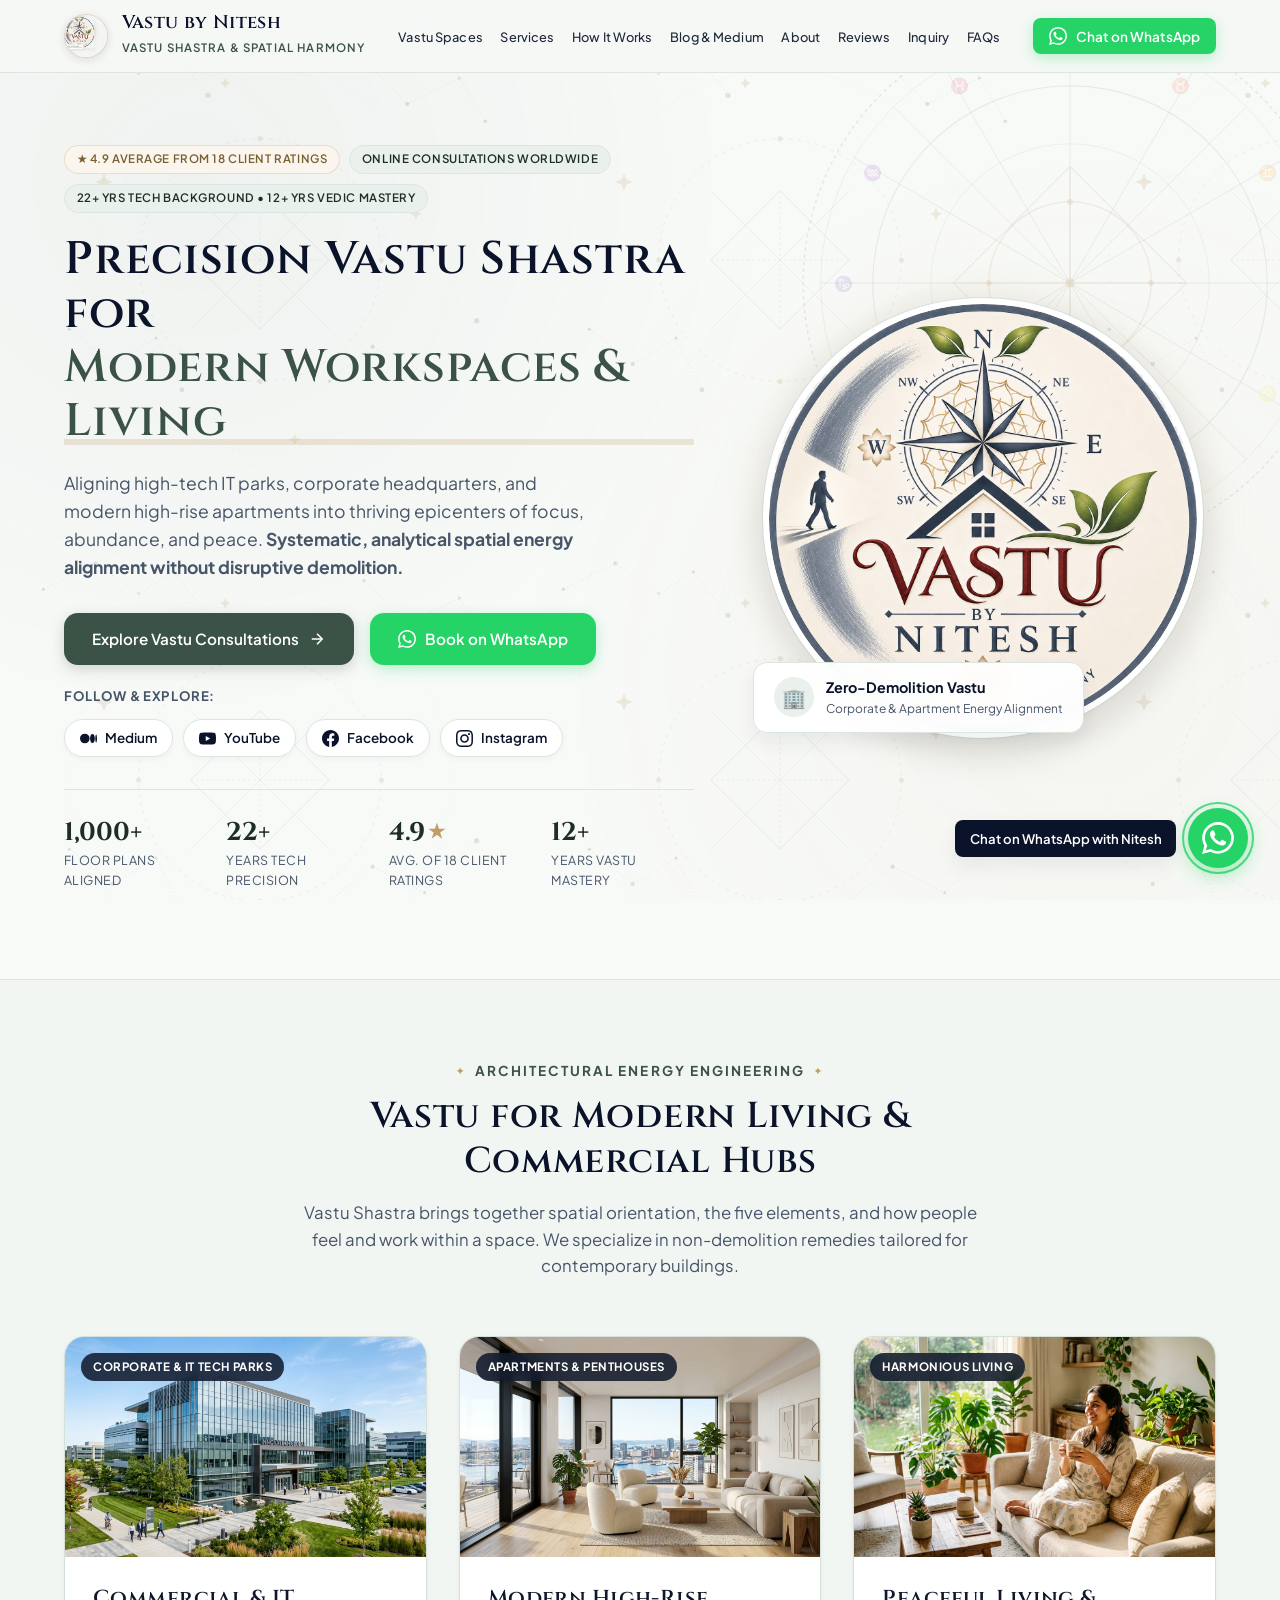
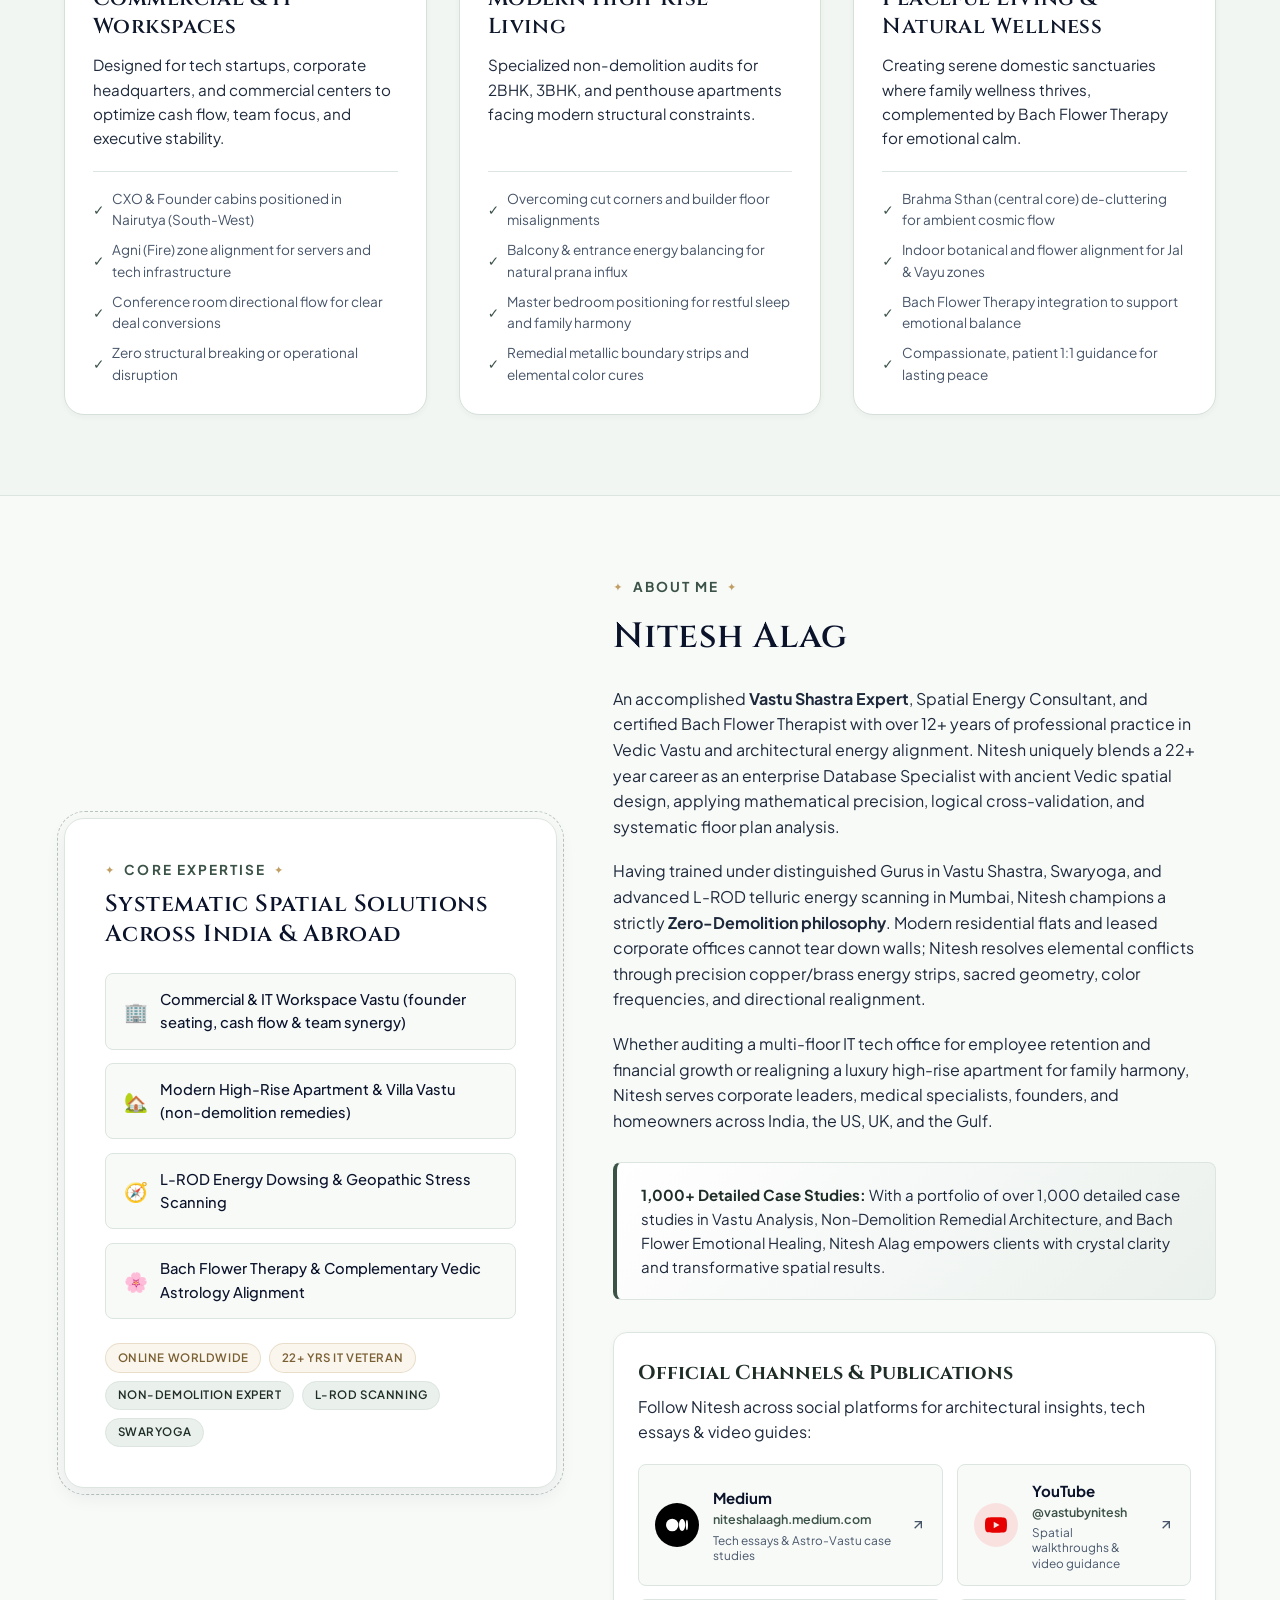
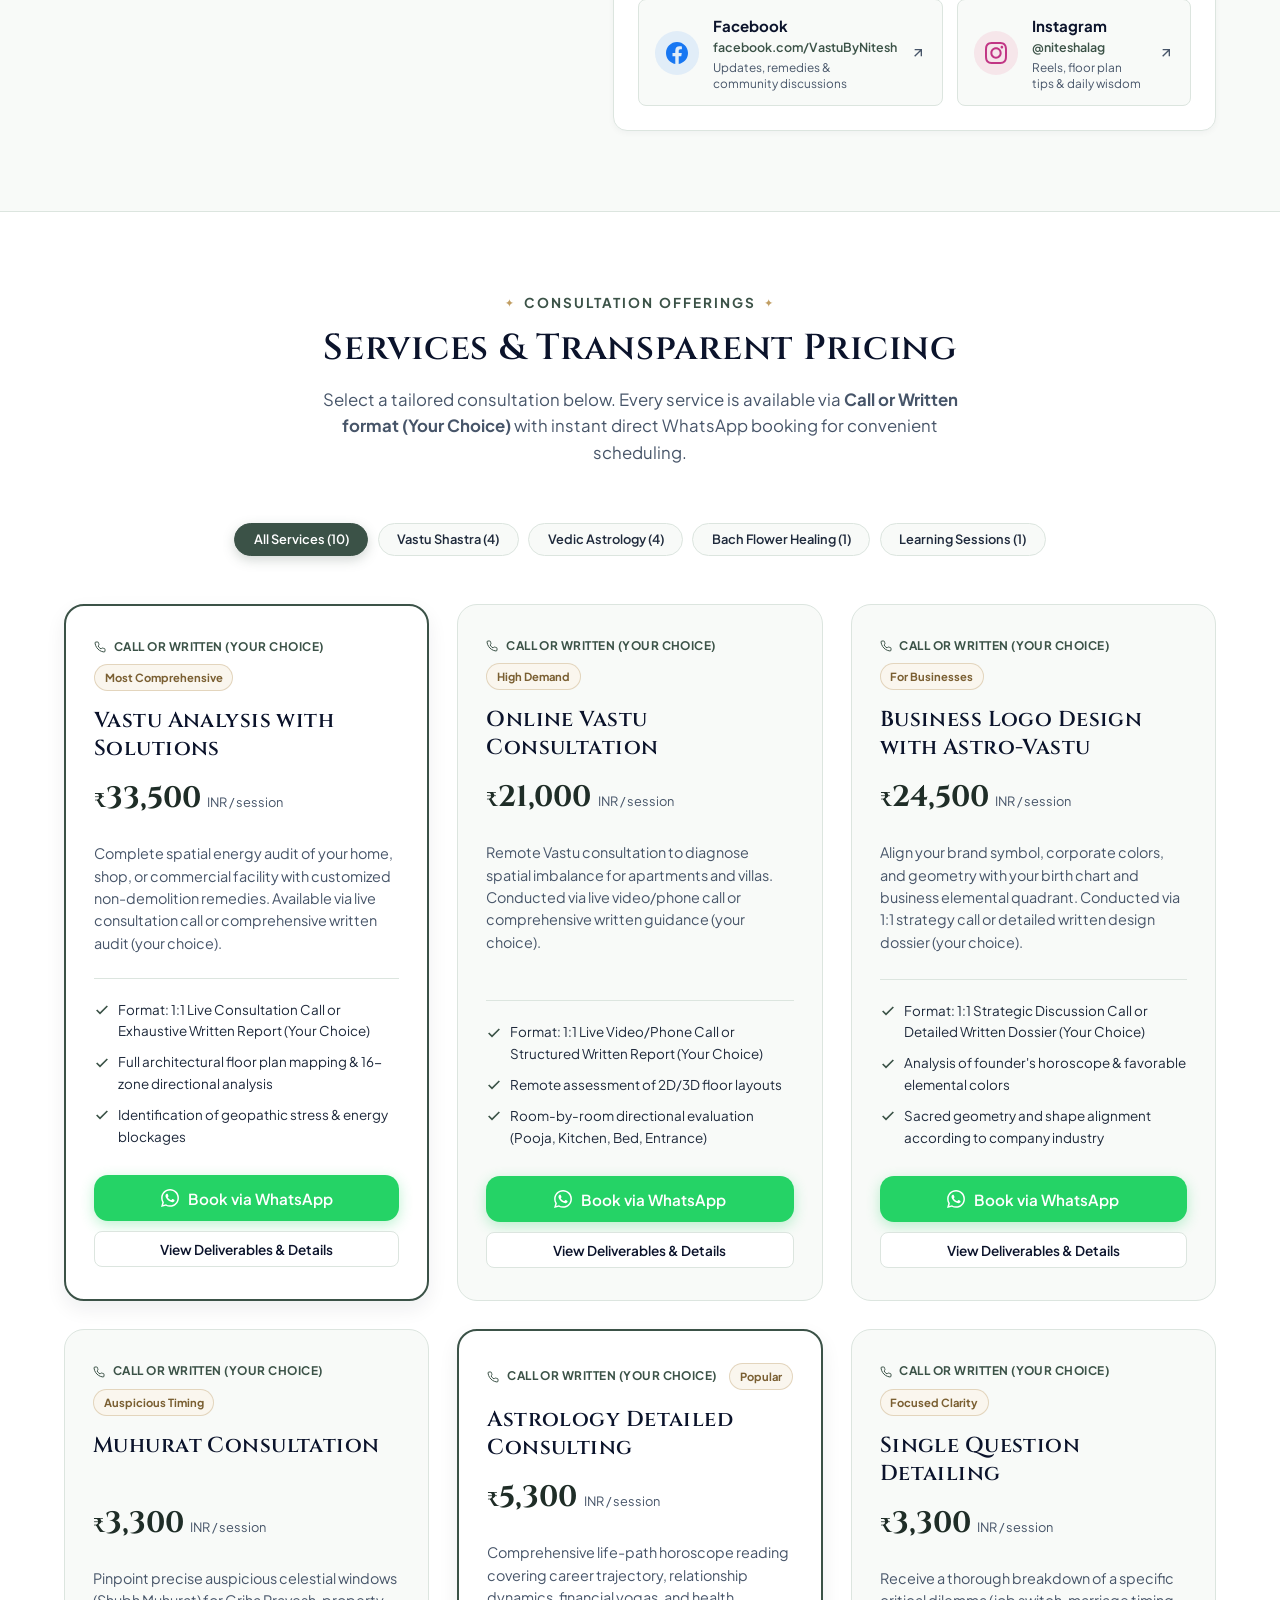
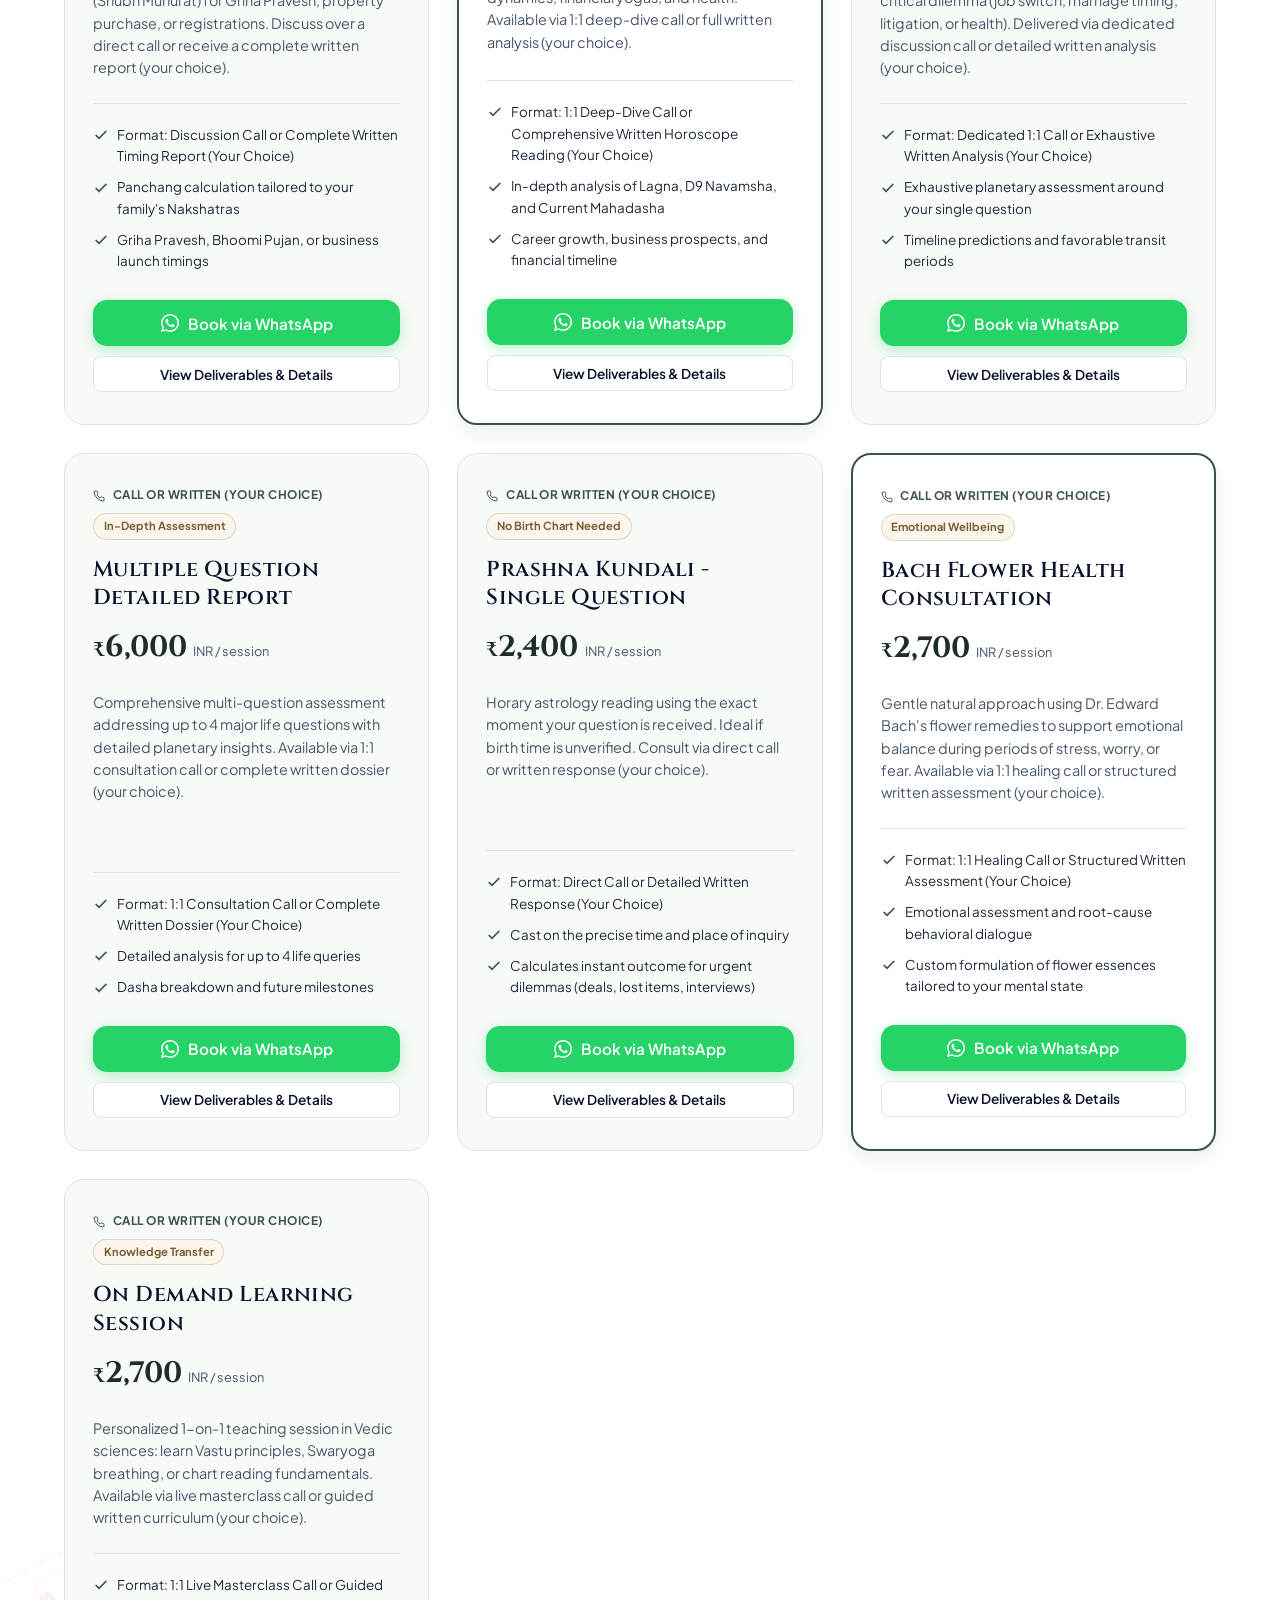
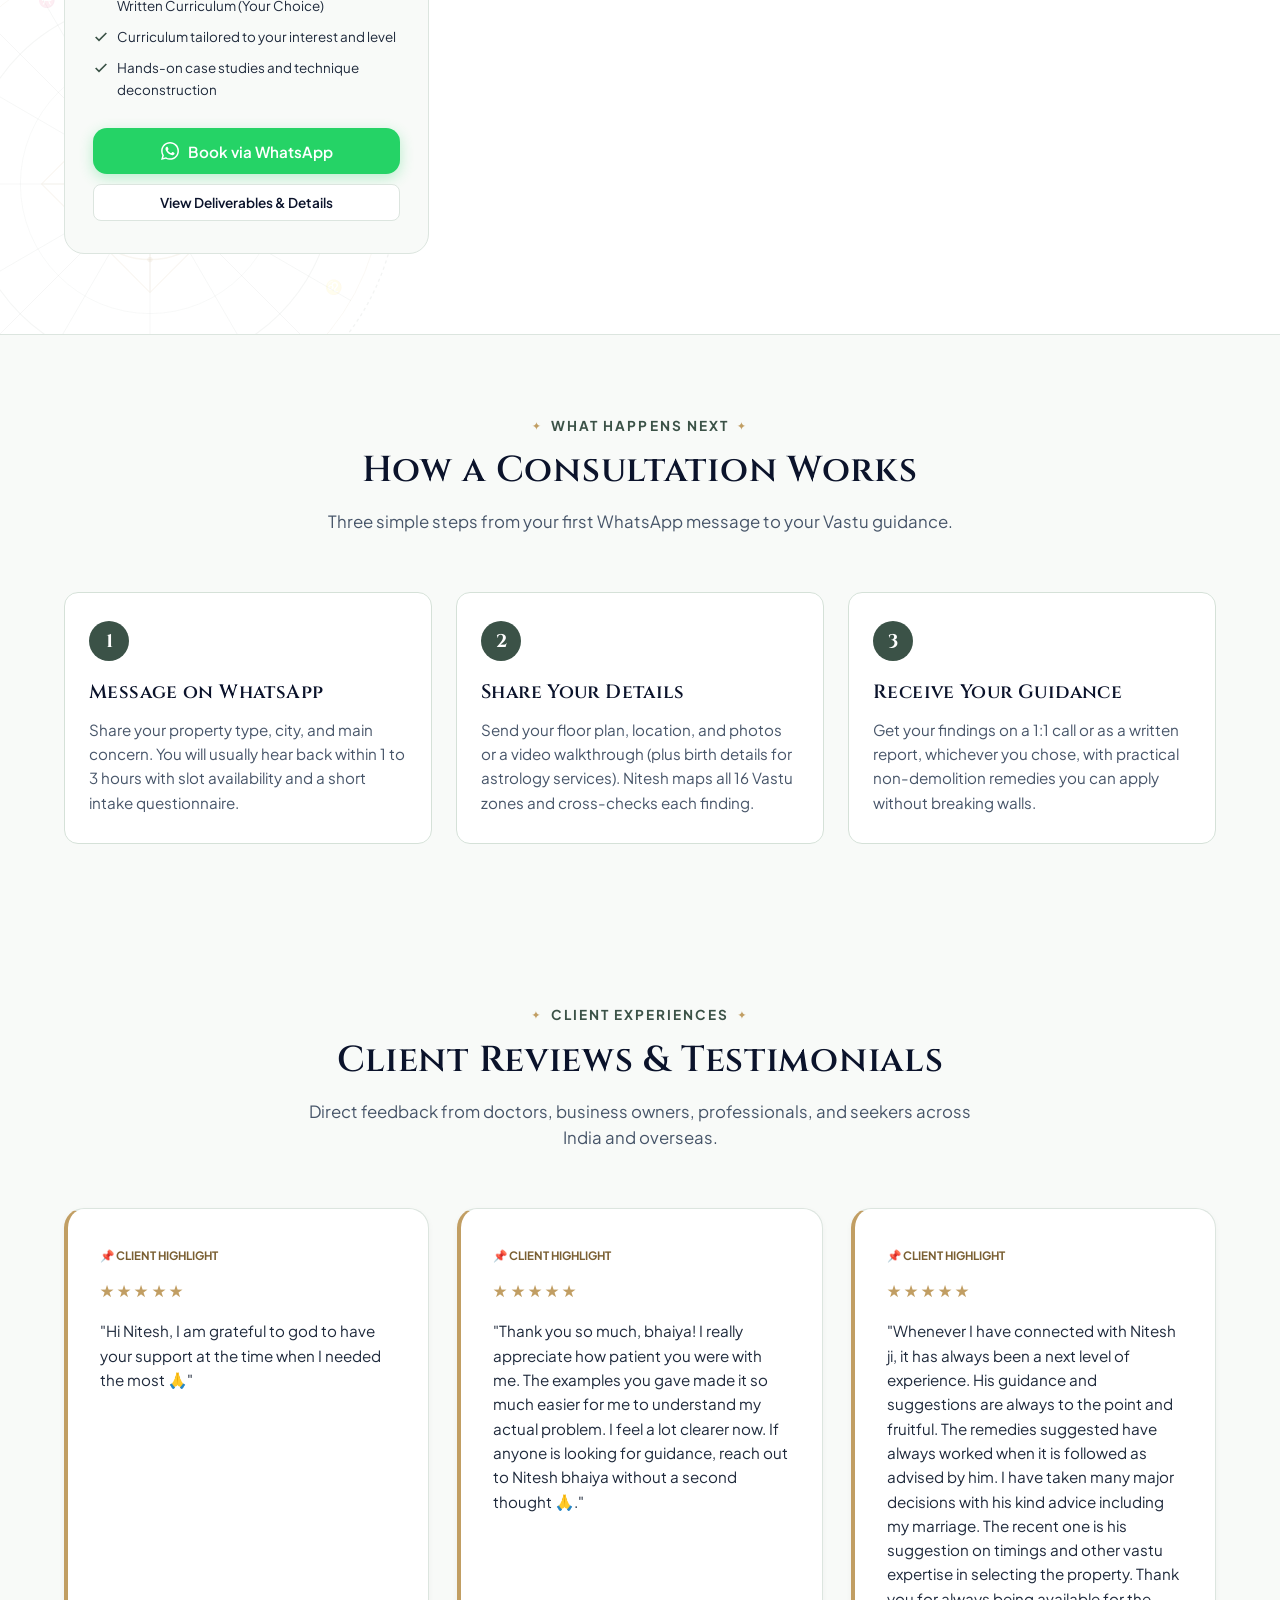
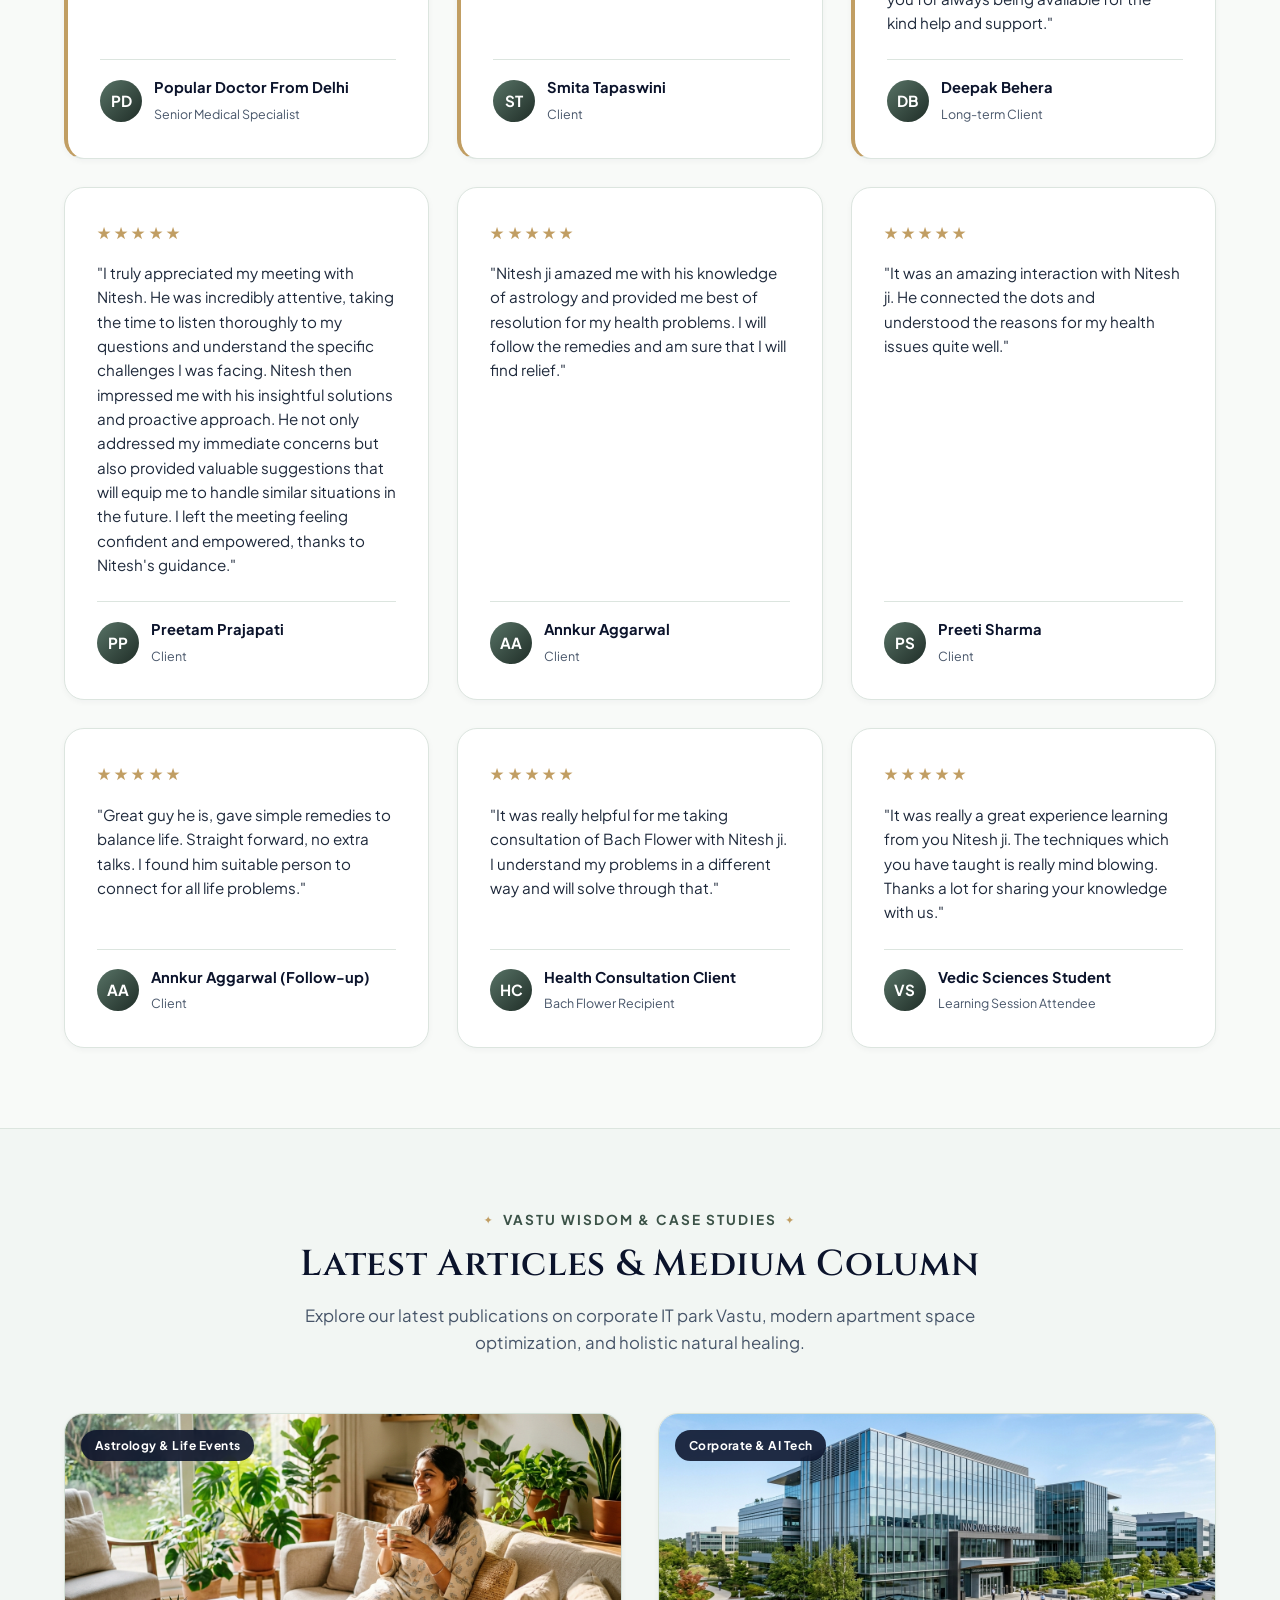
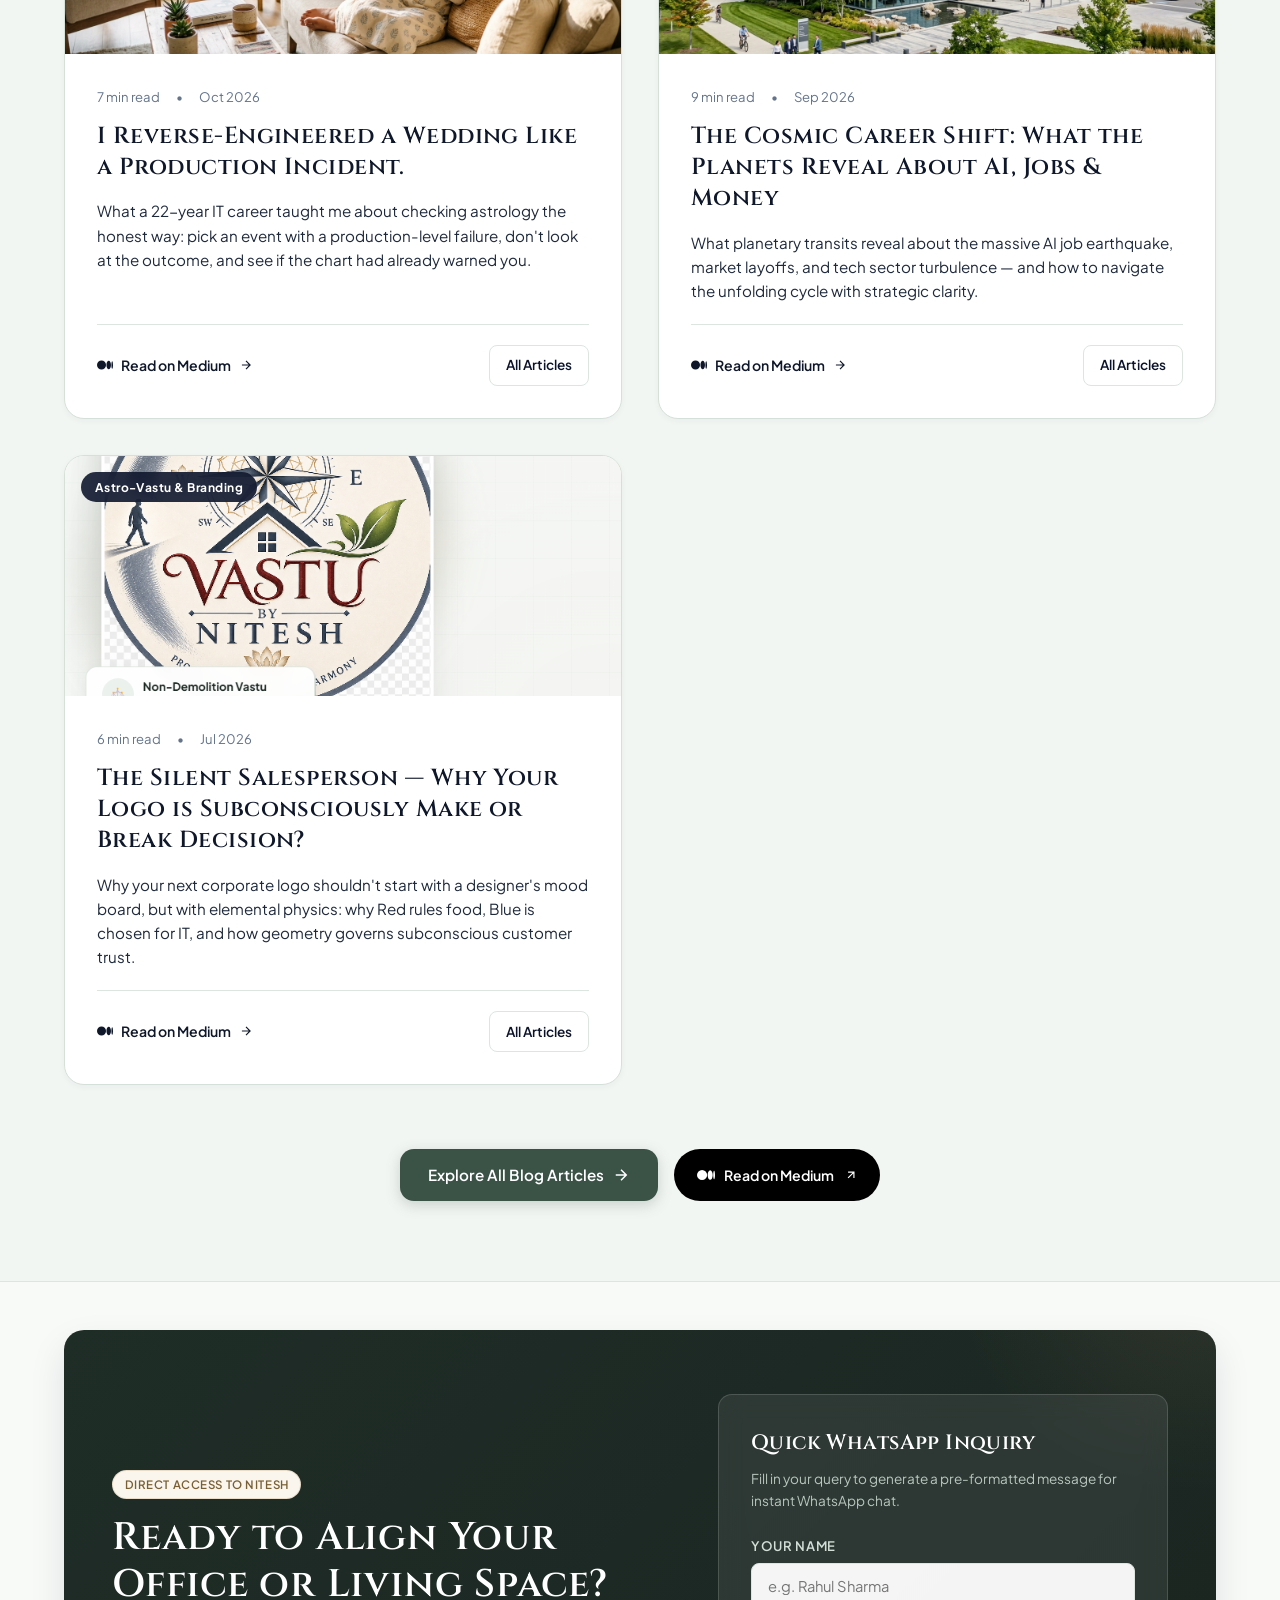
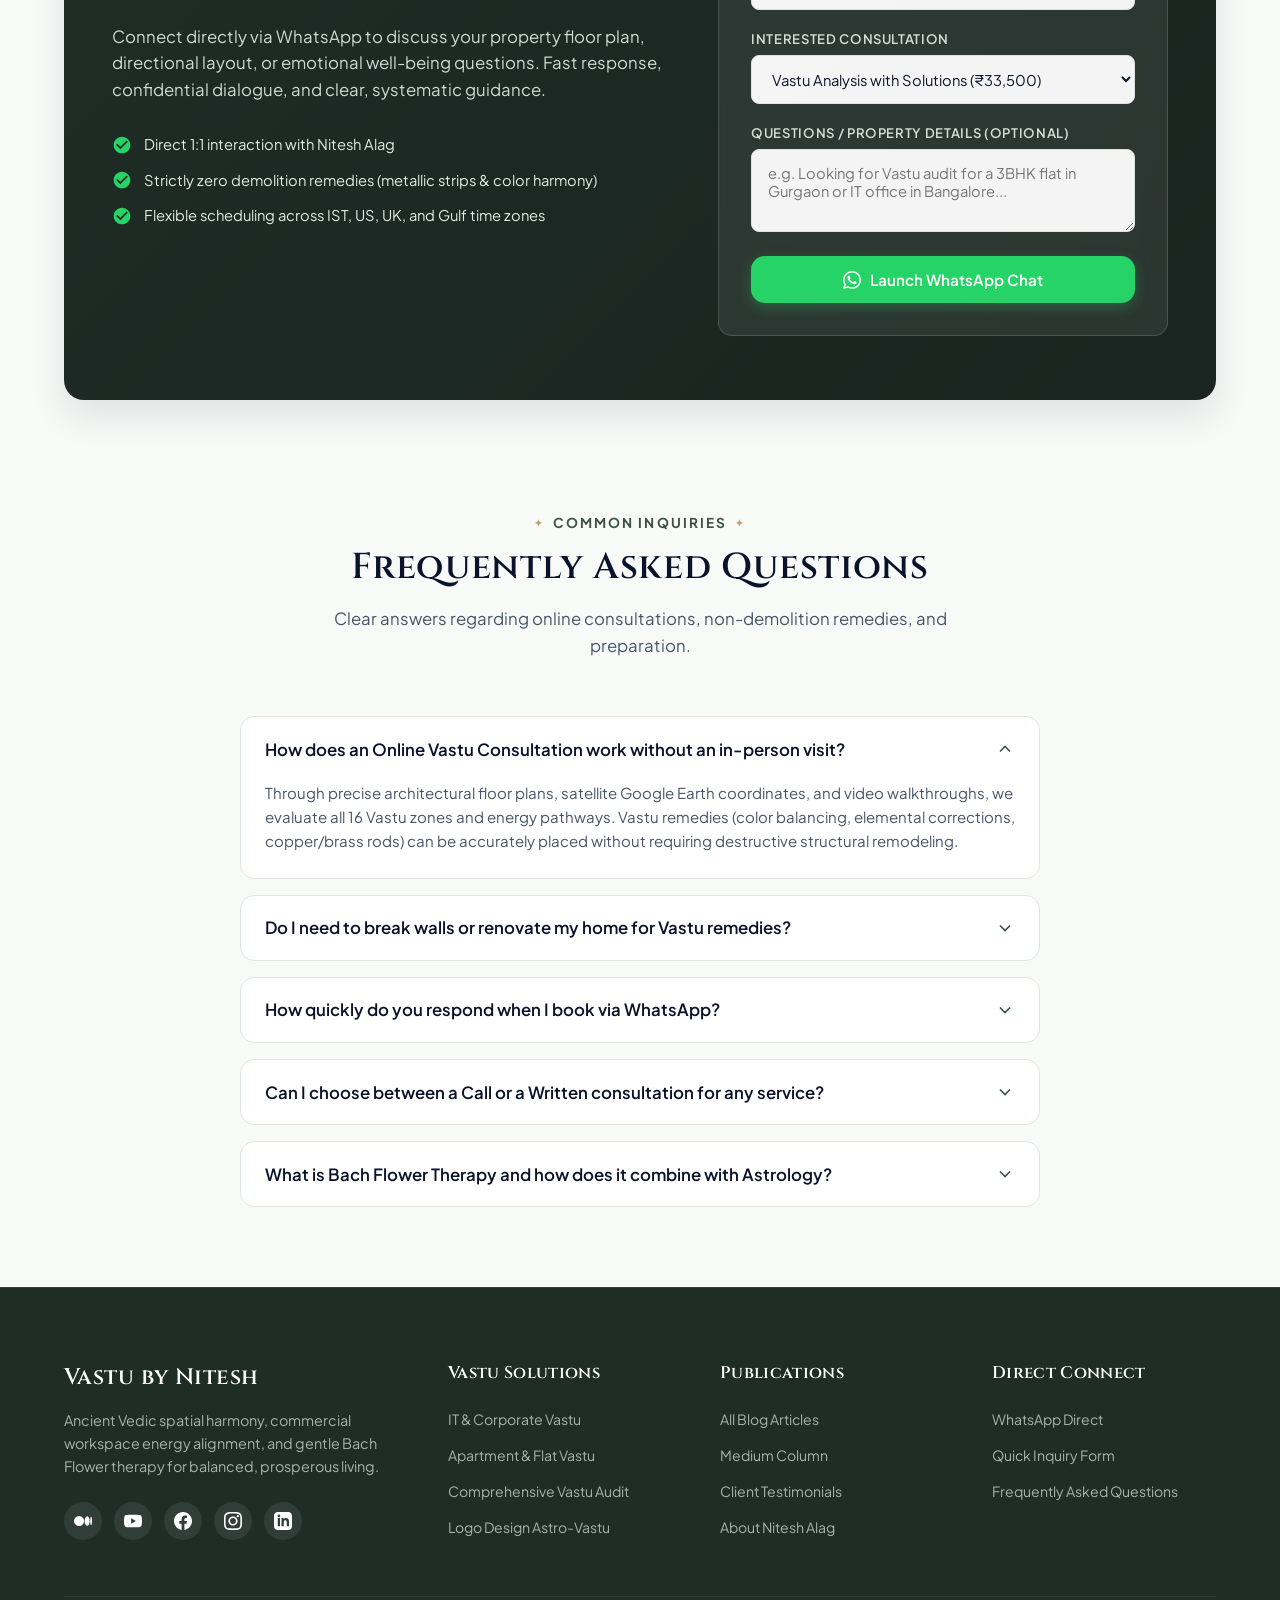
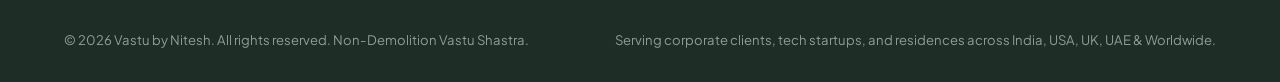
==== commit efdfab6e: "small changes in the website" ====
--- a/index.html
+++ b/index.html
@@ -13,18 +13,39 @@
 
   <meta charset="UTF-8">
   <meta name="viewport" content="width=device-width, initial-scale=1.0">
-  <title>Vastu by Nitesh | Scientific Vastu Shastra for Corporate IT & Modern Living</title>
+  <title>Vastu by Nitesh | Vastu Consultant for Offices &amp; Modern Homes</title>
   
   <!-- SEO Meta Tags -->
-  <meta name="description" content="Nitesh Alag - Vastu Shastra Expert & Spatial Energy Consultant. 22+ years IT background blended with 12+ years occult mastery. Non-demolition Vastu for IT tech parks, corporate offices, and modern high-rise apartments.">
-  <meta name="keywords" content="Vastu Shastra, Nitesh Alag, Office Vastu, IT Park Vastu, Apartment Vastu, Non Demolition Vastu, L-ROD Energy Scanning, Bach Flower Therapy, Vastu by Nitesh">
+  <meta name="description" content="Nitesh Alag - Vastu Shastra consultant. 22+ years IT background blended with 12+ years of Vedic Vastu practice. Non-demolition Vastu for IT tech parks, corporate offices, and modern high-rise apartments, online across India and abroad.">
+  <meta name="keywords" content="Vastu Shastra, Vastu Consultant, Nitesh Alag, Office Vastu, IT Park Vastu, Apartment Vastu, Non Demolition Vastu, L-ROD Energy Scanning, Bach Flower Therapy, Vastu by Nitesh">
   <meta name="author" content="Nitesh Alag">
 
   <!-- Open Graph / Social Sharing -->
-  <meta property="og:title" content="Vastu by Nitesh | Scientific Vastu Shastra & Spatial Harmony">
-  <meta property="og:description" content="Harmonizing modern apartments, corporate workspaces and homes with scientific non-demolition Vastu and 22+ years IT analytical precision.">
-  <meta property="og:image" content="assets/vastu-it-building.jpg">
+  <meta property="og:title" content="Vastu by Nitesh | Vastu Consultant for Offices &amp; Modern Homes">
+  <meta property="og:description" content="Harmonizing modern apartments, corporate workspaces and homes with systematic non-demolition Vastu and 22+ years of IT analytical precision.">
+  <meta property="og:image" content="https://vastubynitesh.com/assets/vastu-it-building.jpg">
+  <meta property="og:url" content="https://vastubynitesh.com/">
   <meta property="og:type" content="profile">
+
+  <!-- Structured Data: Professional Service -->
+  <script type="application/ld+json">
+  {
+    "@context": "https://schema.org",
+    "@type": "ProfessionalService",
+    "name": "Vastu by Nitesh",
+    "url": "https://vastubynitesh.com/",
+    "image": "https://vastubynitesh.com/assets/nitesh-alag.png",
+    "telephone": "+91-77309-03111",
+    "founder": { "@type": "Person", "name": "Nitesh Alag" },
+    "areaServed": ["India", "Worldwide"],
+    "sameAs": [
+      "https://www.youtube.com/@vastubynitesh",
+      "https://www.facebook.com/VastuByNitesh/",
+      "https://www.instagram.com/niteshalag/",
+      "https://niteshalaagh.medium.com/"
+    ]
+  }
+  </script>
 
   <!-- Favicon -->
   <link rel="icon" type="image/png" href="assets/nitesh-alag.png">
@@ -56,6 +77,7 @@
         <ul class="nav-links" id="navLinks">
           <li><a href="#vastu-spaces">Vastu Spaces</a></li>
           <li><a href="#services">Services</a></li>
+          <li><a href="#how-it-works">How It Works</a></li>
           <li><a href="blog.html">Blog & Medium</a></li>
           <li><a href="#about">About</a></li>
           <li><a href="#testimonials">Reviews</a></li>
@@ -86,8 +108,8 @@
         <div class="hero-grid">
           <div class="hero-content">
             <div class="hero-badge-group">
-              <span class="badge badge-brass">★ 4.9 Rating (Verified Client Reviews)</span>
-              <span class="badge badge-green-grey">Vastu Shastra Authority</span>
+              <span class="badge badge-brass">★ 4.9 Average from 18 Client Ratings</span>
+              <span class="badge badge-green-grey">Online Consultations Worldwide</span>
               <span class="badge badge-green-grey">22+ Yrs Tech Background • 12+ Yrs Vedic Mastery</span>
             </div>
 
@@ -96,7 +118,7 @@
             </h1>
 
             <p class="hero-description">
-              Aligning high-tech IT parks, corporate headquarters, and modern high-rise apartments into thriving epicenters of focus, abundance, and peace. <strong>Science-backed spatial energy alignment without disruptive demolition.</strong>
+              Aligning high-tech IT parks, corporate headquarters, and modern high-rise apartments into thriving epicenters of focus, abundance, and peace. <strong>Systematic, analytical spatial energy alignment without disruptive demolition.</strong>
             </p>
 
             <div class="hero-actions">
@@ -153,7 +175,7 @@
               </div>
               <div class="hero-stat-item">
                 <div class="stat-num">4.9 <span class="star">★</span></div>
-                <div class="stat-label">Verified Client Reviews</div>
+                <div class="stat-label">Avg. of 18 Client Ratings</div>
               </div>
               <div class="hero-stat-item">
                 <div class="stat-num">12+</div>
@@ -190,7 +212,7 @@
           <div class="section-subtitle">Architectural Energy Engineering</div>
           <h2 class="section-title">Vastu for Modern Living & Commercial Hubs</h2>
           <p class="section-desc">
-            Vastu Shastra is the physics of spatial orientation, elemental currents, and human psychology. We specialize in non-demolition remedies tailored for contemporary buildings.
+            Vastu Shastra brings together spatial orientation, the five elements, and how people feel and work within a space. We specialize in non-demolition remedies tailored for contemporary buildings.
           </p>
         </div>
 
@@ -249,7 +271,7 @@
               <ul class="space-card-highlights">
                 <li>Brahma Sthan (central core) de-cluttering for ambient cosmic flow</li>
                 <li>Indoor botanical and flower alignment for Jal & Vayu zones</li>
-                <li>Bach Flower Therapy integration to release anxiety and stress</li>
+                <li>Bach Flower Therapy integration to support emotional balance</li>
                 <li>Compassionate, patient 1:1 guidance for lasting peace</li>
               </ul>
             </div>
@@ -266,7 +288,7 @@
         <div class="about-grid">
           <div class="about-card-stack">
             <div class="section-subtitle" style="justify-content: flex-start; margin-bottom: 0.5rem;">Core Expertise</div>
-            <h3 style="font-size: 1.45rem; line-height: 1.3; margin-bottom: 1.25rem;">Scientific Spatial Solutions Across India & Abroad</h3>
+            <h3 style="font-size: 1.45rem; line-height: 1.3; margin-bottom: 1.25rem;">Systematic Spatial Solutions Across India & Abroad</h3>
             
             <div class="about-pillars-list">
               <div class="about-pillar-item">
@@ -288,7 +310,7 @@
             </div>
 
             <div style="margin-top: 1.5rem; display: flex; flex-wrap: wrap; gap: 0.5rem;">
-              <span class="badge badge-brass">Vastu Authority</span>
+              <span class="badge badge-brass">Online Worldwide</span>
               <span class="badge badge-brass">22+ Yrs IT Veteran</span>
               <span class="badge badge-green-grey">Non-Demolition Expert</span>
               <span class="badge badge-green-grey">L-ROD Scanning</span>
@@ -300,7 +322,7 @@
             <div class="section-subtitle" style="justify-content: flex-start;">About Me</div>
             <h2 style="font-size: 2.2rem; margin-bottom: 1.25rem;">Nitesh Alag</h2>
             <p>
-              An accomplished <strong>Vastu Shastra Expert</strong>, Spatial Energy Consultant, and certified Bach Flower Therapist with over 12+ years of professional practice in occult and architectural energy sciences. Nitesh uniquely blends a 22+ year career as an enterprise Database Specialist with ancient Vedic spatial design, applying mathematical precision, logical cross-validation, and systematic floor plan analysis.
+              An accomplished <strong>Vastu Shastra Expert</strong>, Spatial Energy Consultant, and certified Bach Flower Therapist with over 12+ years of professional practice in Vedic Vastu and architectural energy alignment. Nitesh uniquely blends a 22+ year career as an enterprise Database Specialist with ancient Vedic spatial design, applying mathematical precision, logical cross-validation, and systematic floor plan analysis.
             </p>
             <p>
               Having trained under distinguished Gurus in Vastu Shastra, Swaryoga, and advanced L-ROD telluric energy scanning in Mumbai, Nitesh champions a strictly <strong>Zero-Demolition philosophy</strong>. Modern residential flats and leased corporate offices cannot tear down walls; Nitesh resolves elemental conflicts through precision copper/brass energy strips, sacred geometry, color frequencies, and directional realignment.
@@ -411,13 +433,44 @@
     </section>
 
     <!-- ======================================================================
-         Verified Client Testimonials
+         How It Works
+         ====================================================================== -->
+    <section class="section how-it-works-section" id="how-it-works">
+      <div class="container">
+        <div class="section-header">
+          <div class="section-subtitle">What Happens Next</div>
+          <h2 class="section-title">How a Consultation Works</h2>
+          <p class="section-desc">Three simple steps from your first WhatsApp message to your Vastu guidance.</p>
+        </div>
+
+        <ol class="how-steps">
+          <li class="how-step">
+            <div class="how-step-num">1</div>
+            <h3>Message on WhatsApp</h3>
+            <p>Share your property type, city, and main concern. You will usually hear back within 1 to 3 hours with slot availability and a short intake questionnaire.</p>
+          </li>
+          <li class="how-step">
+            <div class="how-step-num">2</div>
+            <h3>Share Your Details</h3>
+            <p>Send your floor plan, location, and photos or a video walkthrough (plus birth details for astrology services). Nitesh maps all 16 Vastu zones and cross-checks each finding.</p>
+          </li>
+          <li class="how-step">
+            <div class="how-step-num">3</div>
+            <h3>Receive Your Guidance</h3>
+            <p>Get your findings on a 1:1 call or as a written report, whichever you chose, with practical non-demolition remedies you can apply without breaking walls.</p>
+          </li>
+        </ol>
+      </div>
+    </section>
+
+    <!-- ======================================================================
+         Client Testimonials
          ====================================================================== -->
     <section class="section testimonials-section" id="testimonials">
       <div class="container">
         <div class="section-header">
           <div class="section-subtitle">Client Experiences</div>
-          <h2 class="section-title">Verified Reviews & Testimonials</h2>
+          <h2 class="section-title">Client Reviews & Testimonials</h2>
           <p class="section-desc">
             Direct feedback from doctors, business owners, professionals, and seekers across India and overseas.
           </p>
@@ -472,7 +525,7 @@
             <span class="badge badge-brass" style="margin-bottom: 1rem;">Direct Access to Nitesh</span>
             <h2>Ready to Align Your Office or Living Space?</h2>
             <p>
-              Connect directly via WhatsApp to discuss your property floor plan, directional layout, or emotional well-being questions. Fast response, confidential dialogue, and genuine scientific guidance.
+              Connect directly via WhatsApp to discuss your property floor plan, directional layout, or emotional well-being questions. Fast response, confidential dialogue, and clear, systematic guidance.
             </p>
 
             <ul class="cta-perks">
@@ -610,7 +663,7 @@
       </div>
 
       <div class="footer-bottom">
-        <div>&copy; 2026 Vastu by Nitesh. All rights reserved. Scientific Non-Demolition Vastu Shastra.</div>
+        <div>&copy; 2026 Vastu by Nitesh. All rights reserved. Non-Demolition Vastu Shastra.</div>
         <div>Serving corporate clients, tech startups, and residences across India, USA, UK, UAE & Worldwide.</div>
       </div>
     </div>
--- a/css/styles.css
+++ b/css/styles.css
@@ -2299,4 +2299,52 @@
   }
 }
 
-
+/* ==========================================================================
+   How It Works
+   ========================================================================== */
+.how-steps {
+  list-style: none;
+  display: grid;
+  grid-template-columns: repeat(3, 1fr);
+  gap: 1.5rem;
+  counter-reset: none;
+}
+
+.how-step {
+  background-color: var(--bg-card);
+  border: 1px solid var(--border-card);
+  border-radius: var(--radius-md, 12px);
+  padding: 1.75rem 1.5rem;
+}
+
+.how-step-num {
+  width: 2.5rem;
+  height: 2.5rem;
+  border-radius: 50%;
+  display: flex;
+  align-items: center;
+  justify-content: center;
+  background-color: var(--primary);
+  color: #FFFFFF;
+  font-family: var(--font-serif);
+  font-weight: 700;
+  font-size: 1.15rem;
+  margin-bottom: 1rem;
+}
+
+.how-step h3 {
+  font-size: 1.2rem;
+  margin-bottom: 0.6rem;
+}
+
+.how-step p {
+  color: var(--text-muted);
+  font-size: 0.95rem;
+  line-height: 1.6;
+}
+
+@media (max-width: 900px) {
+  .how-steps {
+    grid-template-columns: 1fr;
+  }
+}
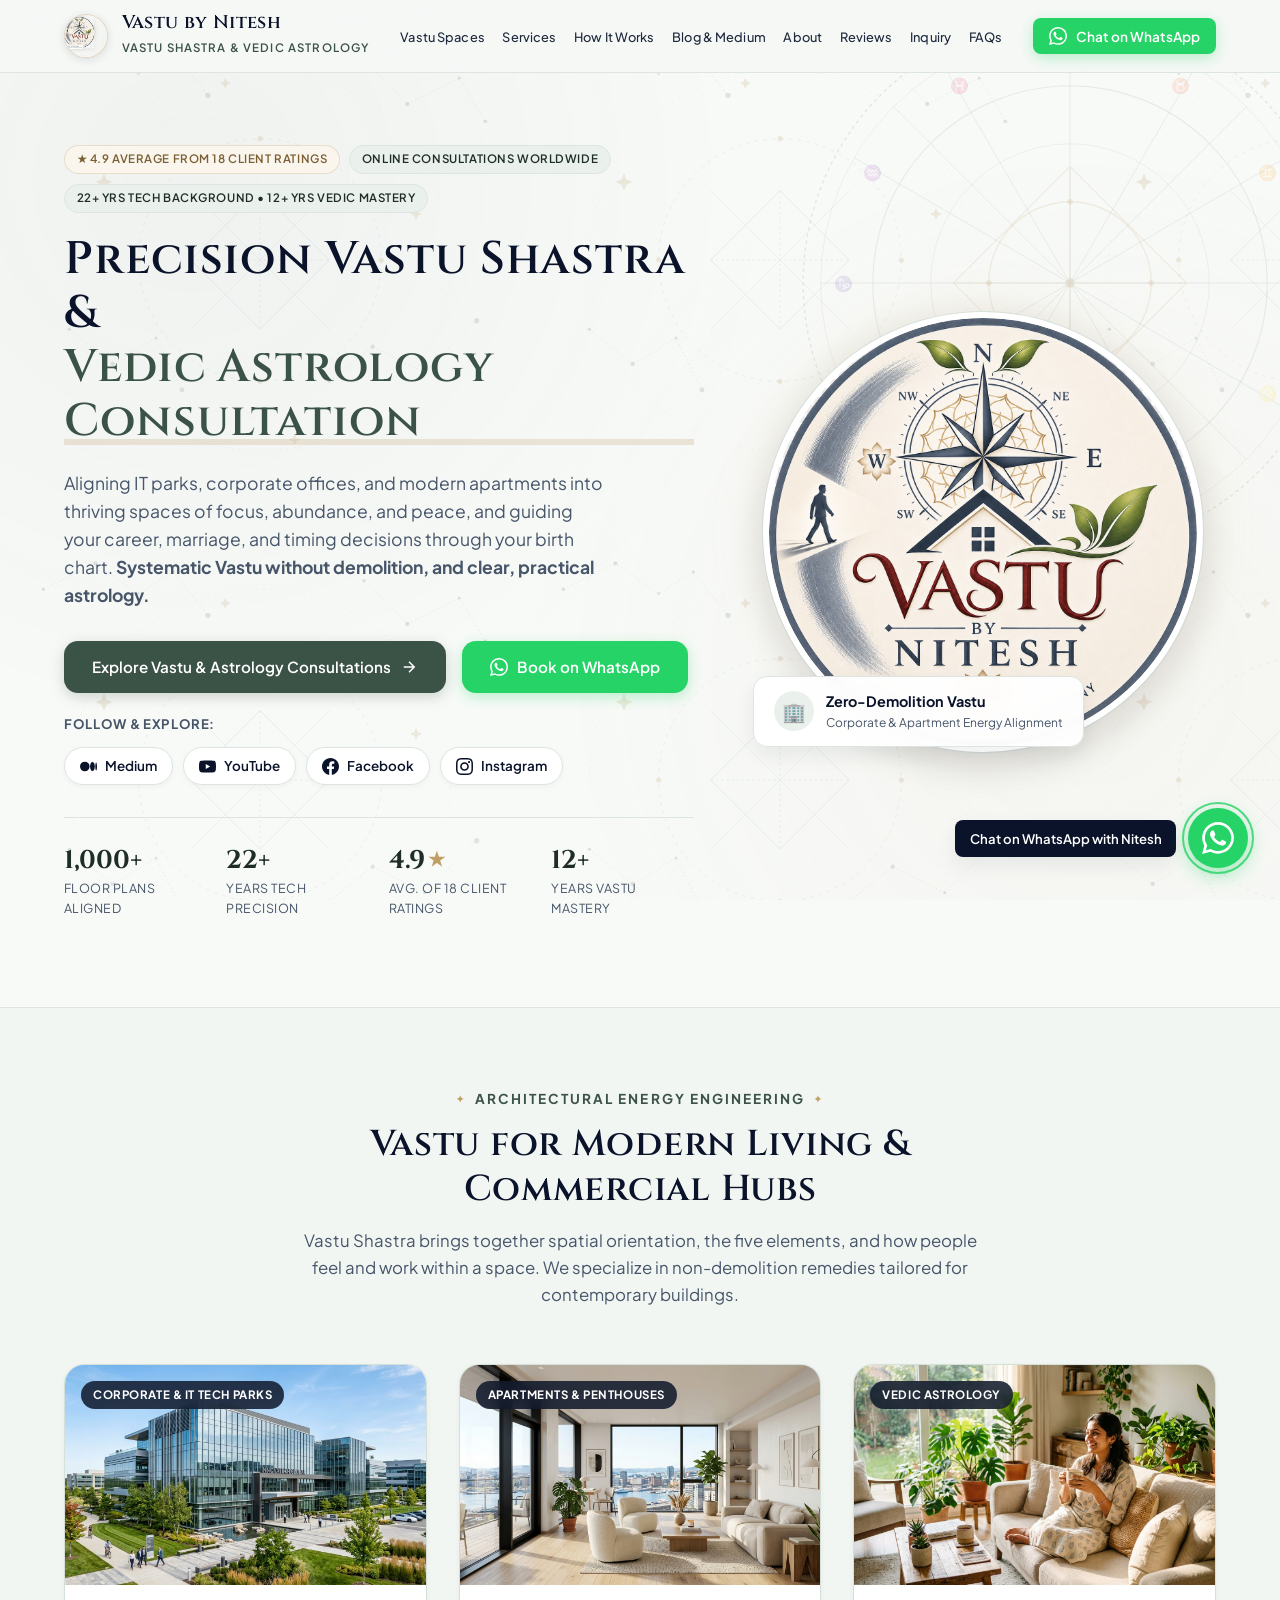
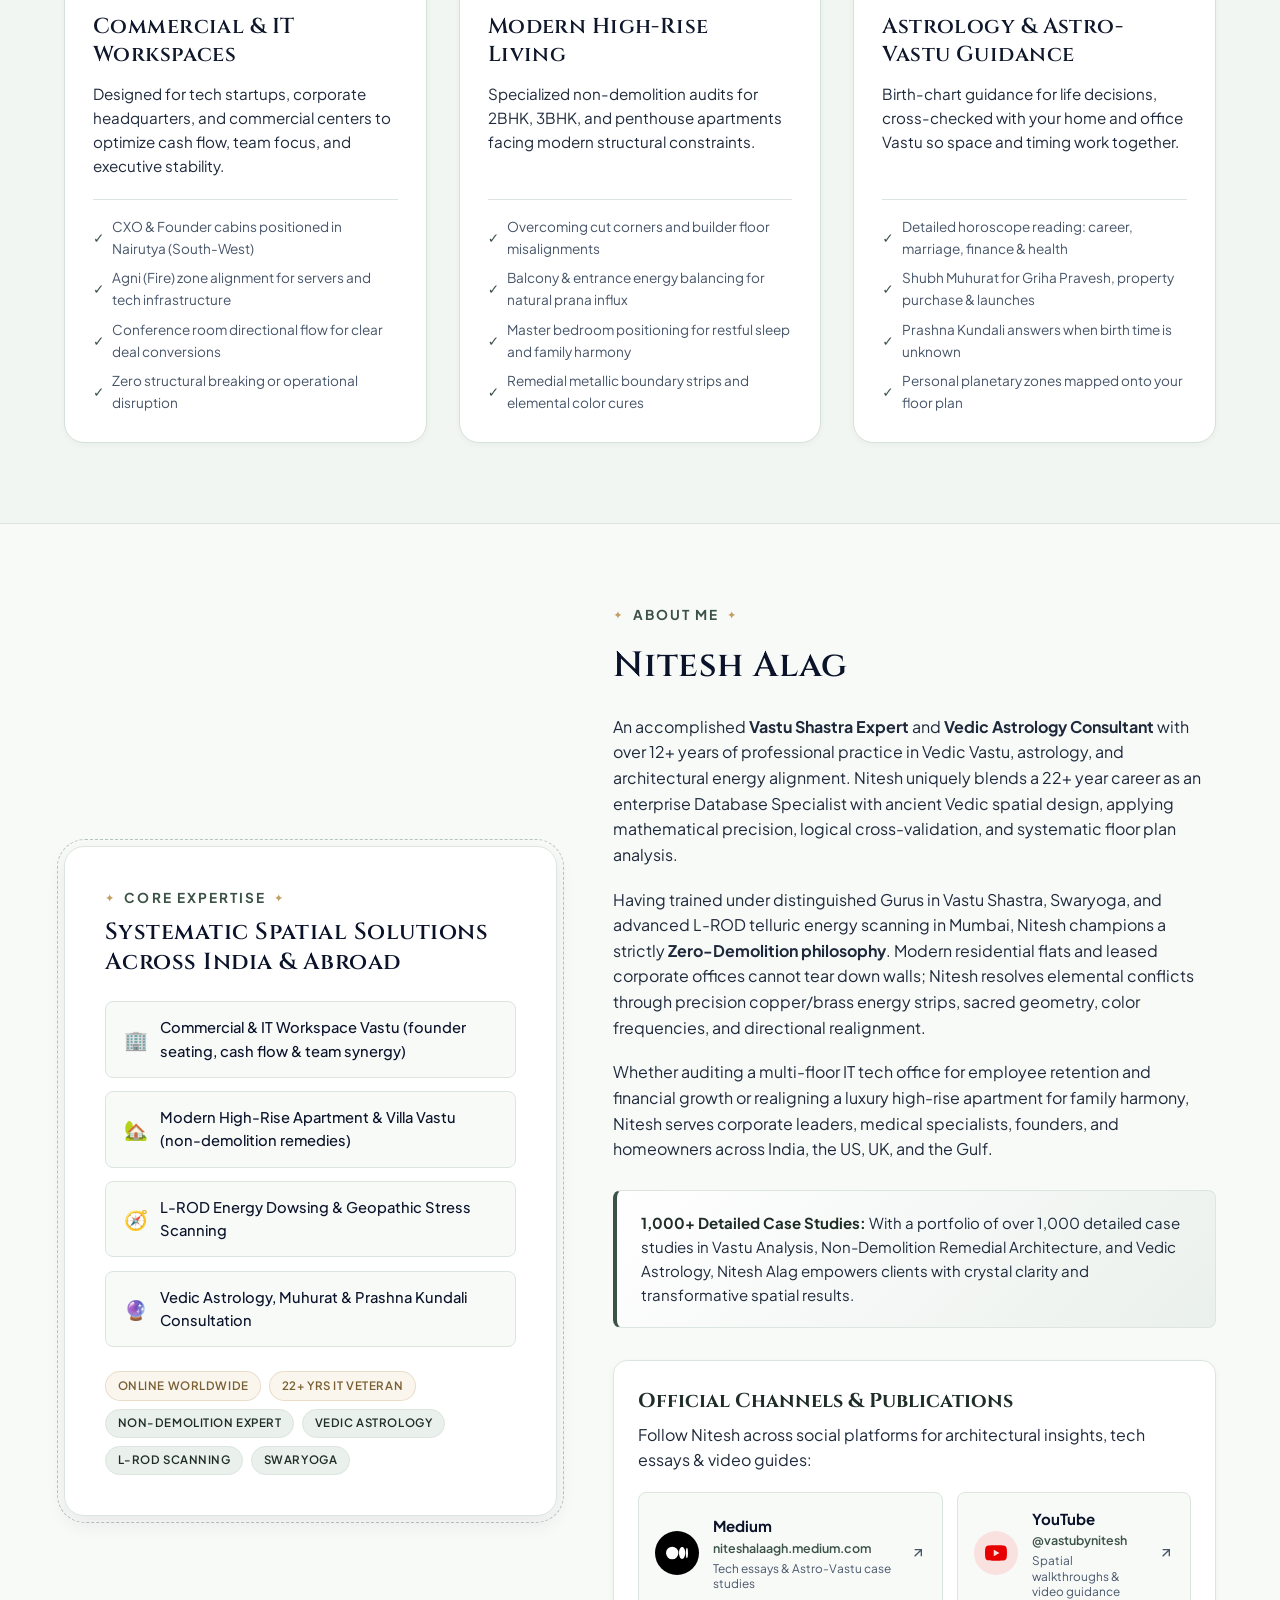
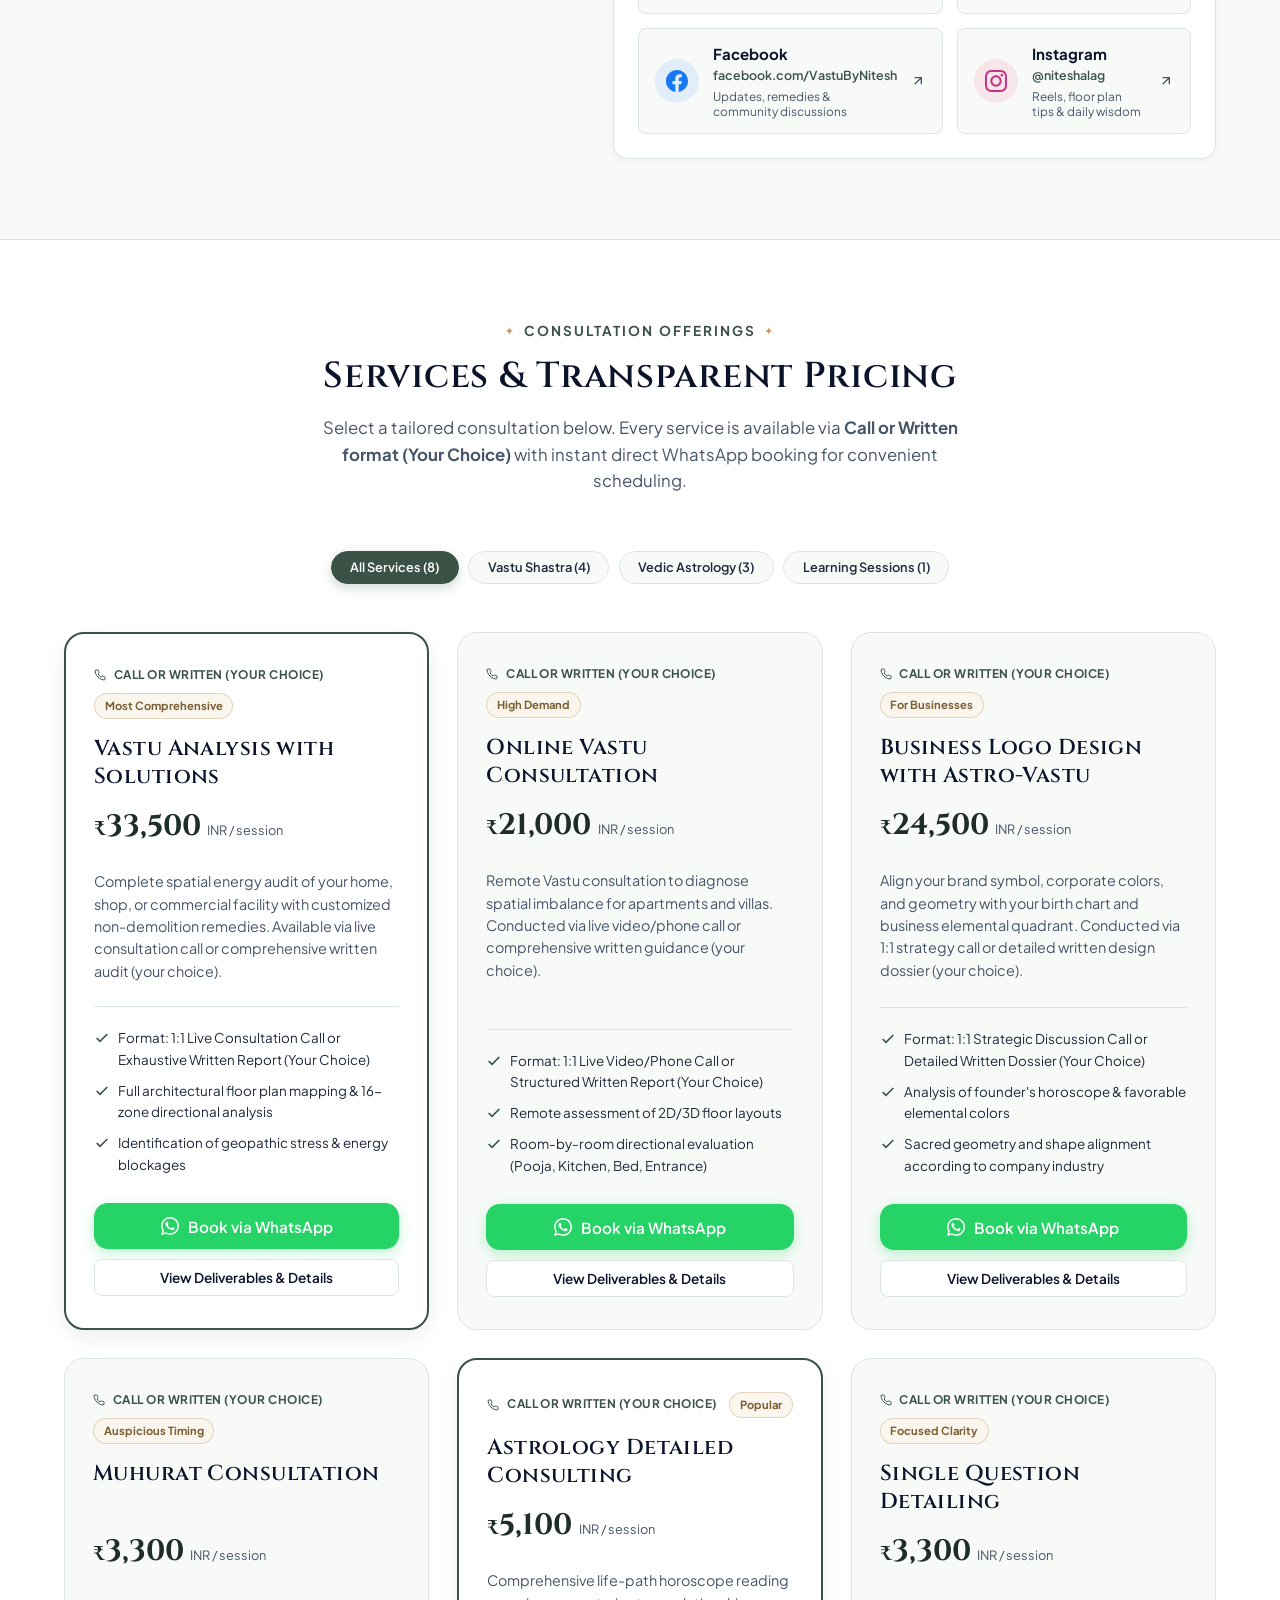
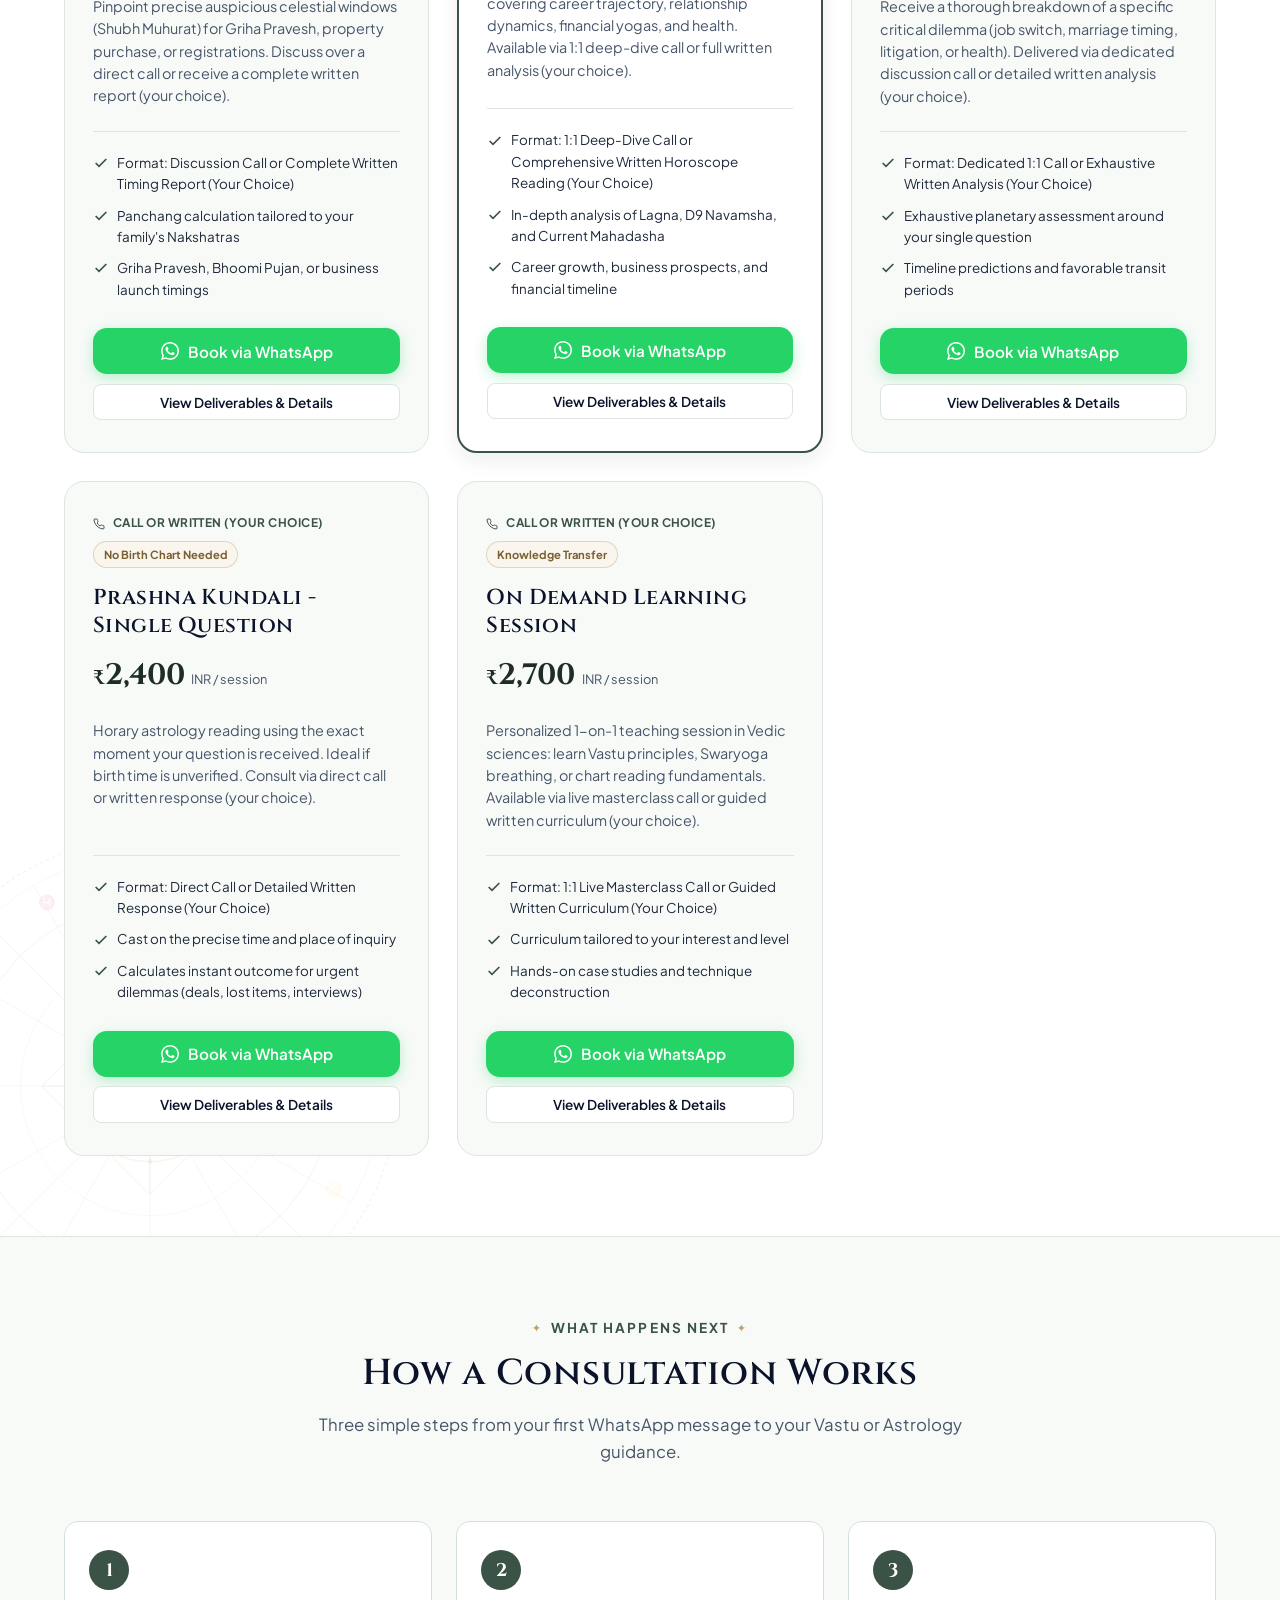
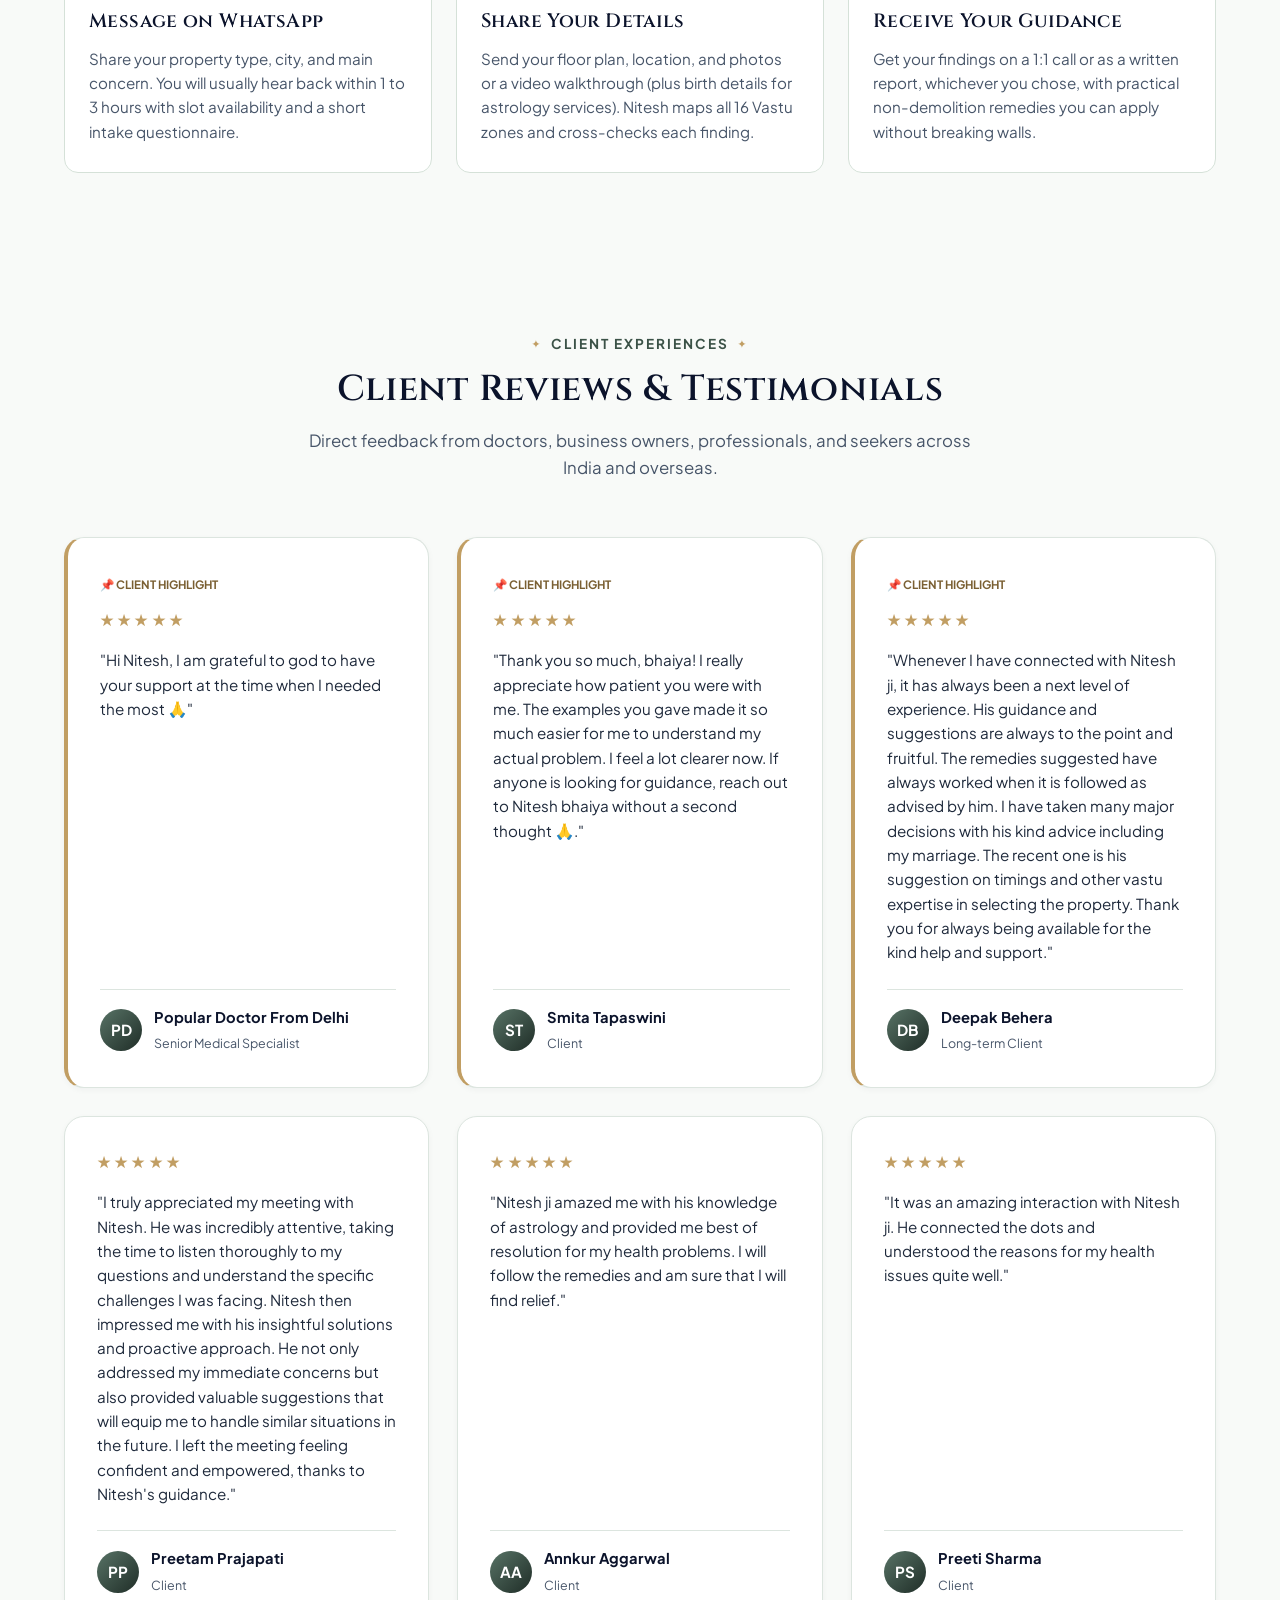
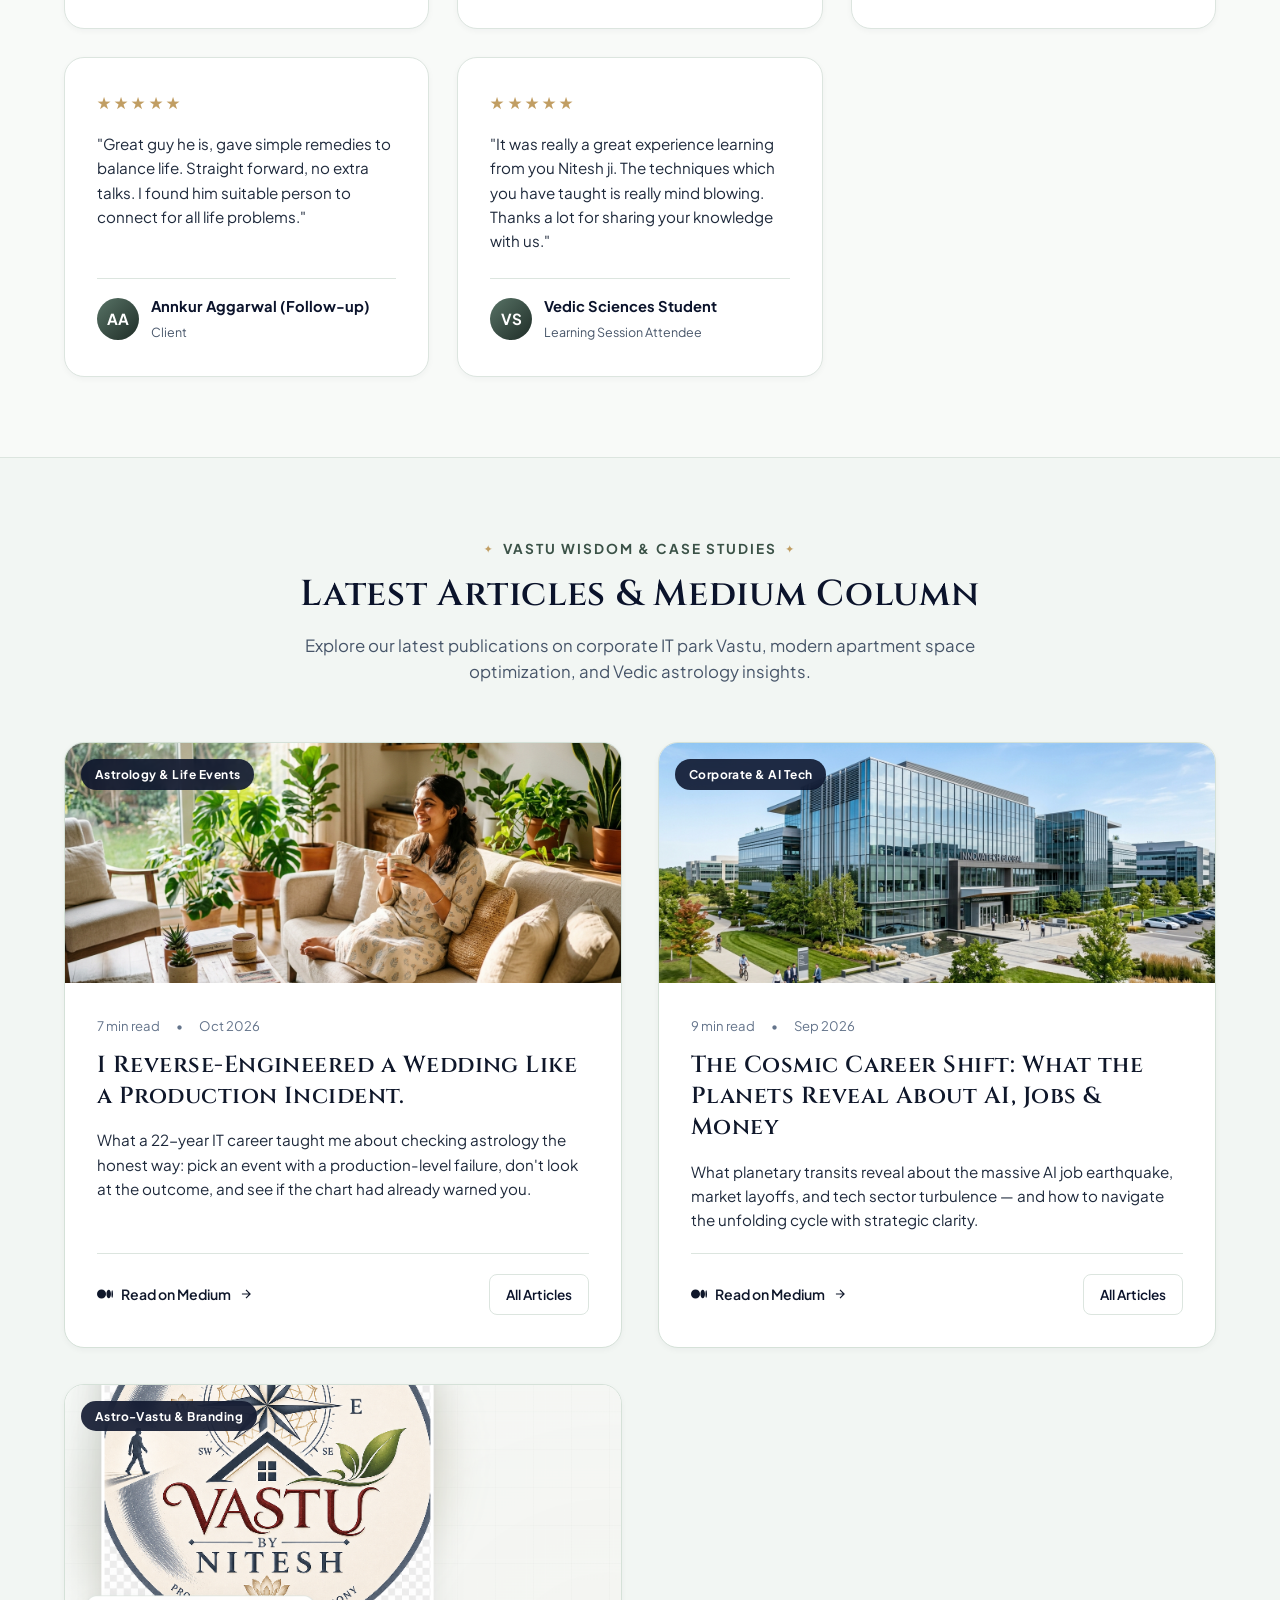
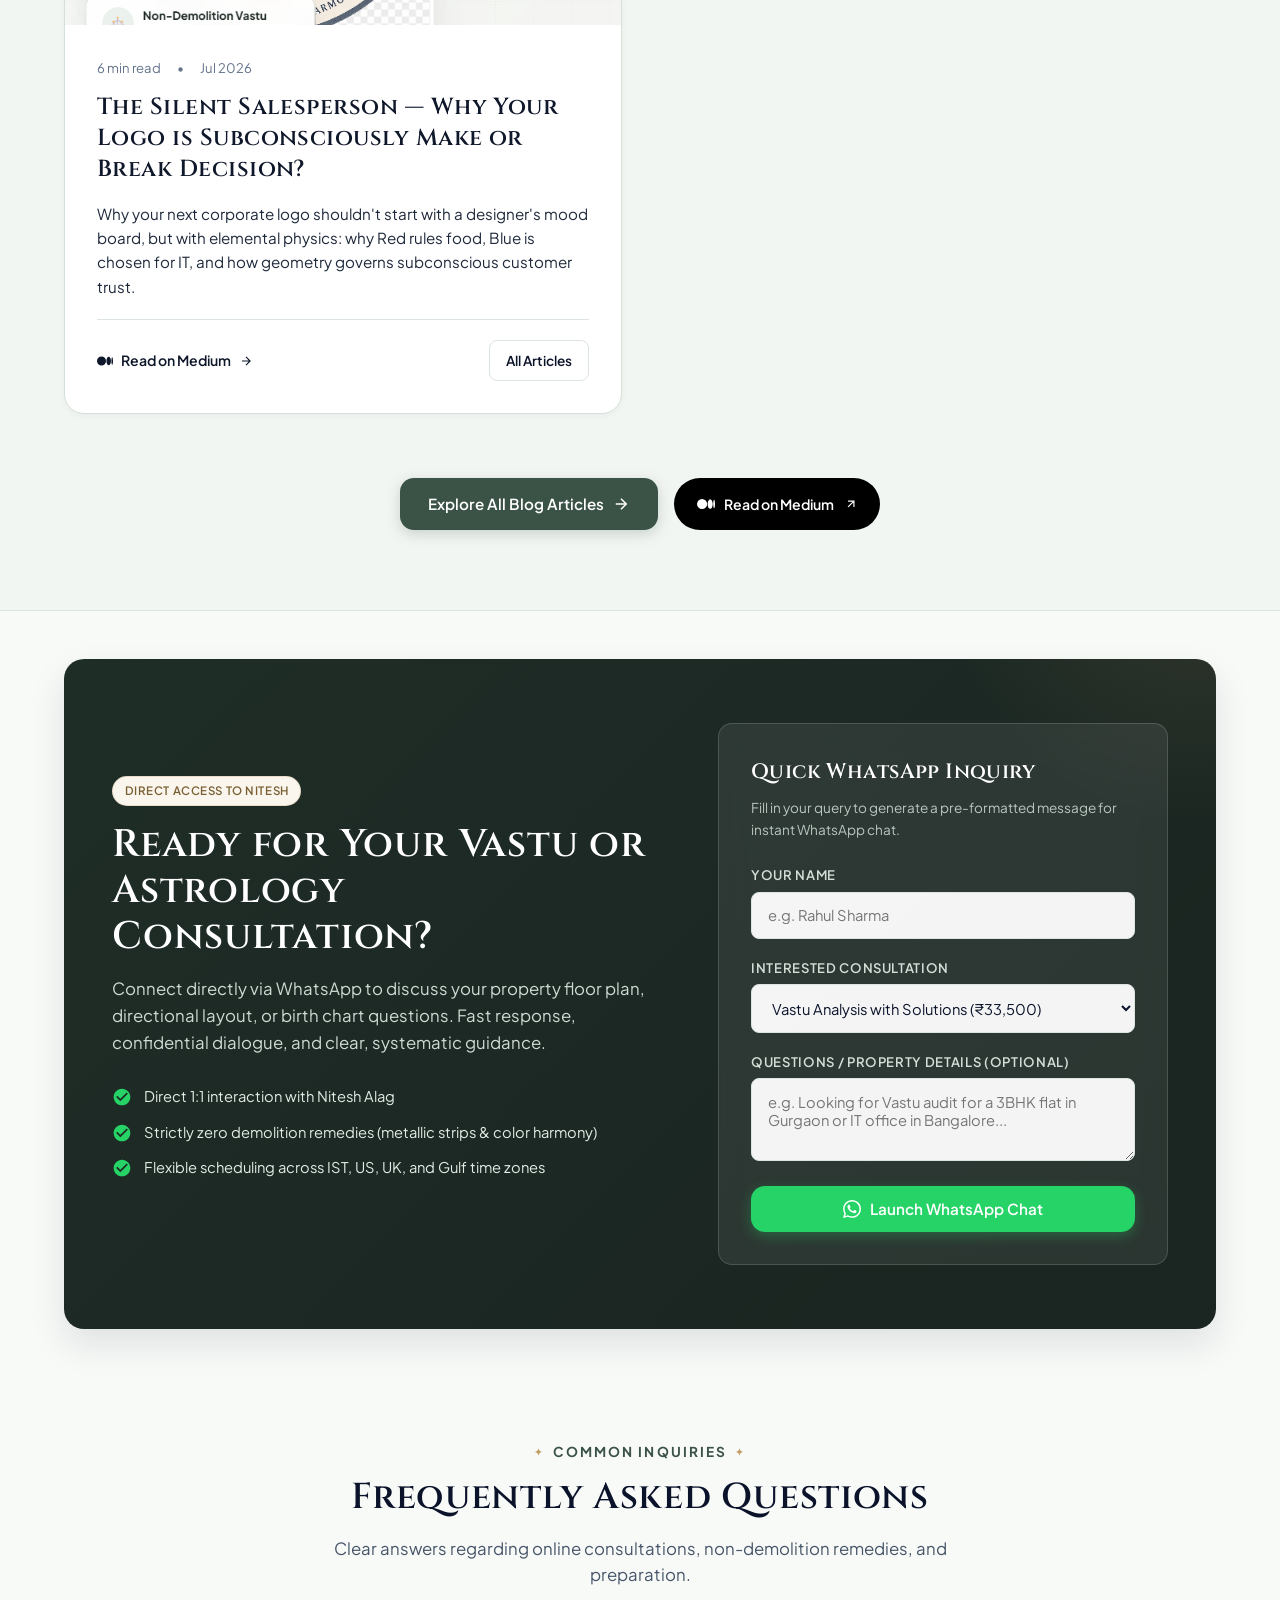
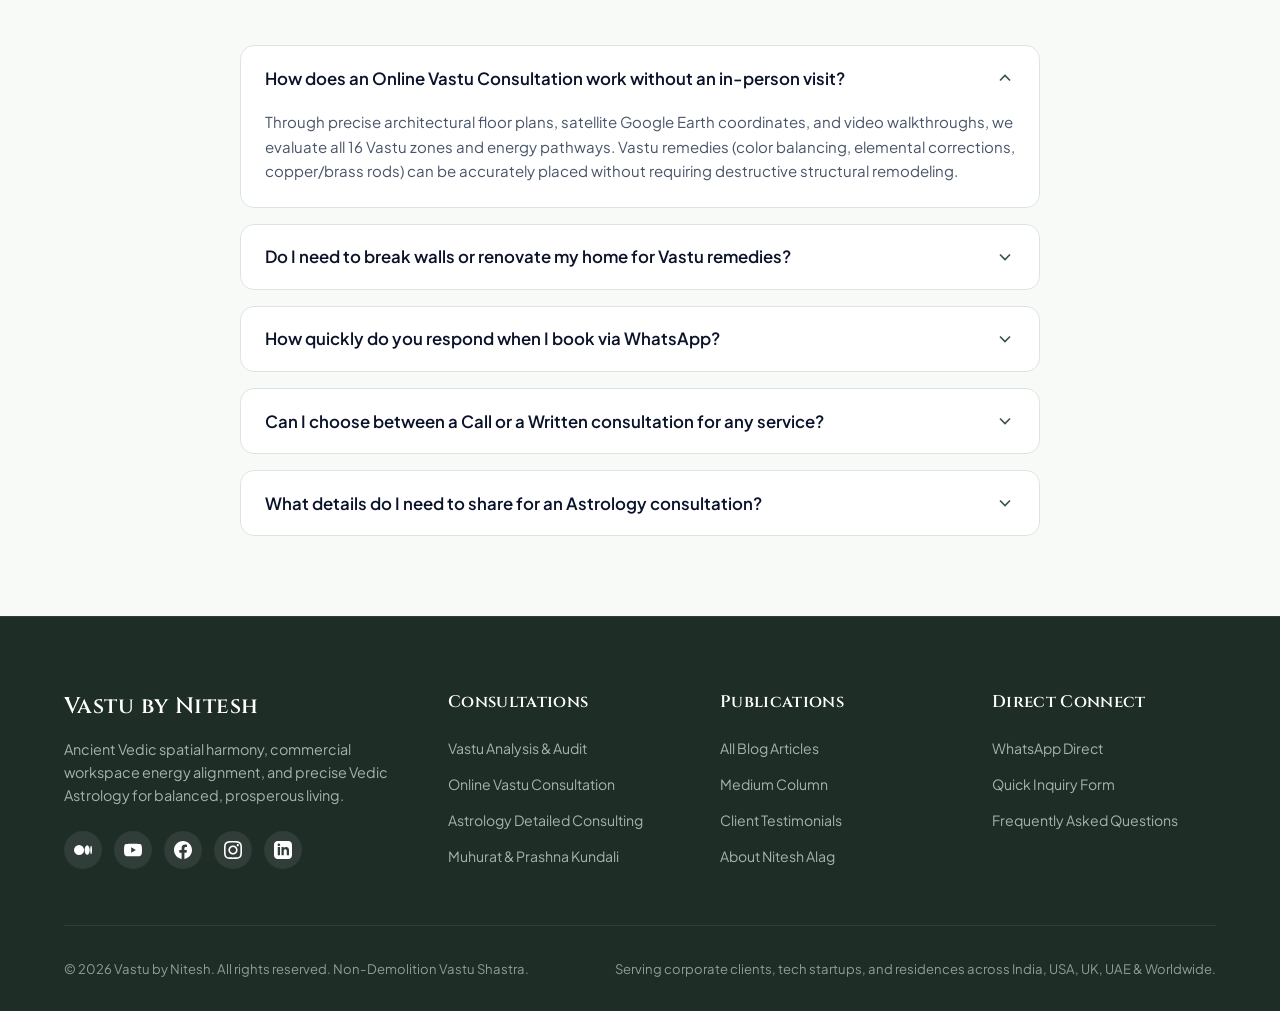
==== commit 83952c1b: "updated services" ====
--- a/index.html
+++ b/index.html
@@ -13,16 +13,16 @@
 
   <meta charset="UTF-8">
   <meta name="viewport" content="width=device-width, initial-scale=1.0">
-  <title>Vastu by Nitesh | Vastu Consultant for Offices &amp; Modern Homes</title>
+  <title>Vastu by Nitesh | Vastu &amp; Vedic Astrology Consultant</title>
   
   <!-- SEO Meta Tags -->
-  <meta name="description" content="Nitesh Alag - Vastu Shastra consultant. 22+ years IT background blended with 12+ years of Vedic Vastu practice. Non-demolition Vastu for IT tech parks, corporate offices, and modern high-rise apartments, online across India and abroad.">
-  <meta name="keywords" content="Vastu Shastra, Vastu Consultant, Nitesh Alag, Office Vastu, IT Park Vastu, Apartment Vastu, Non Demolition Vastu, L-ROD Energy Scanning, Bach Flower Therapy, Vastu by Nitesh">
+  <meta name="description" content="Nitesh Alag - Vastu Shastra and Vedic Astrology consultant. 22+ years IT background blended with 12+ years of Vedic practice. Non-demolition Vastu for offices and modern apartments, plus horoscope, Muhurat and Prashna Kundali consultations, online across India and abroad.">
+  <meta name="keywords" content="Vastu Shastra, Vastu Consultant, Nitesh Alag, Office Vastu, IT Park Vastu, Apartment Vastu, Non Demolition Vastu, L-ROD Energy Scanning, Vedic Astrology, Astrology Consultation, Prashna Kundali, Muhurat, Vastu by Nitesh">
   <meta name="author" content="Nitesh Alag">
 
   <!-- Open Graph / Social Sharing -->
-  <meta property="og:title" content="Vastu by Nitesh | Vastu Consultant for Offices &amp; Modern Homes">
-  <meta property="og:description" content="Harmonizing modern apartments, corporate workspaces and homes with systematic non-demolition Vastu and 22+ years of IT analytical precision.">
+  <meta property="og:title" content="Vastu by Nitesh | Vastu &amp; Vedic Astrology Consultant">
+  <meta property="og:description" content="Harmonizing homes and workspaces with systematic non-demolition Vastu, and guiding life decisions with precise Vedic Astrology, backed by 22+ years of IT analytical precision.">
   <meta property="og:image" content="https://vastubynitesh.com/assets/vastu-it-building.jpg">
   <meta property="og:url" content="https://vastubynitesh.com/">
   <meta property="og:type" content="profile">
@@ -69,7 +69,7 @@
         <img src="assets/vastu-logo.png" alt="Vastu by Nitesh Logo" class="brand-logo-img">
         <div class="brand-text">
           <h1>Vastu by Nitesh</h1>
-          <span>Vastu Shastra & Spatial Harmony</span>
+          <span>Vastu Shastra & Vedic Astrology</span>
         </div>
       </a>
 
@@ -114,19 +114,19 @@
             </div>
 
             <h1 class="hero-title">
-              Precision Vastu Shastra for <span class="highlight">Modern Workspaces & Living</span>
+              Precision Vastu Shastra & <span class="highlight">Vedic Astrology Consultation</span>
             </h1>
 
             <p class="hero-description">
-              Aligning high-tech IT parks, corporate headquarters, and modern high-rise apartments into thriving epicenters of focus, abundance, and peace. <strong>Systematic, analytical spatial energy alignment without disruptive demolition.</strong>
+              Aligning IT parks, corporate offices, and modern apartments into thriving spaces of focus, abundance, and peace, and guiding your career, marriage, and timing decisions through your birth chart. <strong>Systematic Vastu without demolition, and clear, practical astrology.</strong>
             </p>
 
             <div class="hero-actions">
               <a href="#services" class="btn btn-primary">
-                <span>Explore Vastu Consultations</span>
+                <span>Explore Vastu & Astrology Consultations</span>
                 <svg width="18" height="18" viewBox="0 0 24 24" fill="none" stroke="currentColor" stroke-width="2"><path d="M5 12h14M12 5l7 7-7 7"/></svg>
               </a>
-              <button class="btn btn-whatsapp" onclick="handleWhatsAppClick('Namaste Nitesh ji, I would like to book a Vastu consultation for my property.')">
+              <button class="btn btn-whatsapp" onclick="handleWhatsAppClick('Namaste Nitesh ji, I would like to book a Vastu or Astrology consultation.')">
                 <svg width="18" height="18" viewBox="0 0 24 24" fill="currentColor">
                   <path d="M.057 24l1.687-6.163c-1.041-1.804-1.588-3.849-1.587-5.946.003-6.556 5.338-11.891 11.893-11.891 3.181.001 6.167 1.24 8.413 3.488 2.245 2.248 3.481 5.236 3.48 8.414-.003 6.557-5.338 11.892-11.893 11.892-1.99-.001-3.951-.5-5.688-1.448l-6.305 1.654zm6.597-3.807c1.676.995 3.276 1.591 5.392 1.592 5.448 0 9.886-4.434 9.889-9.885.002-5.462-4.415-9.89-9.881-9.892-5.452 0-9.887 4.434-9.889 9.884-.001 2.225.651 3.891 1.746 5.634l-.999 3.648 3.742-.981zm11.387-5.464c-.074-.124-.272-.198-.57-.347-.297-.149-1.758-.868-2.031-.967-.272-.099-.47-.149-.669.149-.198.297-.768.967-.941 1.165-.173.198-.347.223-.644.074-.297-.149-1.255-.462-2.39-1.475-.883-.788-1.48-1.761-1.653-2.059-.173-.297-.018-.458.13-.606.134-.133.297-.347.446-.521.151-.172.2-.296.3-.495.099-.198.05-.372-.025-.521-.075-.148-.669-1.611-.916-2.206-.242-.579-.487-.501-.669-.51l-.57-.01c-.198 0-.52.074-.792.372s-1.04 1.016-1.04 2.479 1.065 2.876 1.213 3.074c.149.198 2.095 3.2 5.076 4.487.709.306 1.263.489 1.694.626.712.226 1.36.194 1.872.118.571-.085 1.758-.719 2.006-1.413.248-.695.248-1.29.173-1.414z"/>
                 </svg>
@@ -257,22 +257,22 @@
             </div>
           </div>
 
-          <!-- Card 3: Peaceful Living & Emotional Well-Being -->
+          <!-- Card 3: Vedic Astrology & Astro-Vastu -->
           <div class="space-card">
             <div class="space-card-img-wrap">
-              <img src="assets/vastu-happy-living.jpg" alt="Harmonious Home Living & Emotional Well-being" loading="lazy">
-              <span class="space-card-badge">Harmonious Living</span>
+              <img src="assets/vastu-happy-living.jpg" alt="Vedic Astrology and Astro-Vastu for Family Harmony" loading="lazy">
+              <span class="space-card-badge">Vedic Astrology</span>
             </div>
             <div class="space-card-body">
-              <h3 class="space-card-title">Peaceful Living & Natural Wellness</h3>
+              <h3 class="space-card-title">Astrology & Astro-Vastu Guidance</h3>
               <p class="space-card-text">
-                Creating serene domestic sanctuaries where family wellness thrives, complemented by Bach Flower Therapy for emotional calm.
+                Birth-chart guidance for life decisions, cross-checked with your home and office Vastu so space and timing work together.
               </p>
               <ul class="space-card-highlights">
-                <li>Brahma Sthan (central core) de-cluttering for ambient cosmic flow</li>
-                <li>Indoor botanical and flower alignment for Jal & Vayu zones</li>
-                <li>Bach Flower Therapy integration to support emotional balance</li>
-                <li>Compassionate, patient 1:1 guidance for lasting peace</li>
+                <li>Detailed horoscope reading: career, marriage, finance & health</li>
+                <li>Shubh Muhurat for Griha Pravesh, property purchase & launches</li>
+                <li>Prashna Kundali answers when birth time is unknown</li>
+                <li>Personal planetary zones mapped onto your floor plan</li>
               </ul>
             </div>
           </div>
@@ -304,8 +304,8 @@
                 <span>L-ROD Energy Dowsing & Geopathic Stress Scanning</span>
               </div>
               <div class="about-pillar-item">
-                <span style="font-size: 1.2rem;">🌸</span>
-                <span>Bach Flower Therapy & Complementary Vedic Astrology Alignment</span>
+                <span style="font-size: 1.2rem;">🔮</span>
+                <span>Vedic Astrology, Muhurat & Prashna Kundali Consultation</span>
               </div>
             </div>
 
@@ -313,6 +313,7 @@
               <span class="badge badge-brass">Online Worldwide</span>
               <span class="badge badge-brass">22+ Yrs IT Veteran</span>
               <span class="badge badge-green-grey">Non-Demolition Expert</span>
+              <span class="badge badge-green-grey">Vedic Astrology</span>
               <span class="badge badge-green-grey">L-ROD Scanning</span>
               <span class="badge badge-green-grey">Swaryoga</span>
             </div>
@@ -322,7 +323,7 @@
             <div class="section-subtitle" style="justify-content: flex-start;">About Me</div>
             <h2 style="font-size: 2.2rem; margin-bottom: 1.25rem;">Nitesh Alag</h2>
             <p>
-              An accomplished <strong>Vastu Shastra Expert</strong>, Spatial Energy Consultant, and certified Bach Flower Therapist with over 12+ years of professional practice in Vedic Vastu and architectural energy alignment. Nitesh uniquely blends a 22+ year career as an enterprise Database Specialist with ancient Vedic spatial design, applying mathematical precision, logical cross-validation, and systematic floor plan analysis.
+              An accomplished <strong>Vastu Shastra Expert</strong> and <strong>Vedic Astrology Consultant</strong> with over 12+ years of professional practice in Vedic Vastu, astrology, and architectural energy alignment. Nitesh uniquely blends a 22+ year career as an enterprise Database Specialist with ancient Vedic spatial design, applying mathematical precision, logical cross-validation, and systematic floor plan analysis.
             </p>
             <p>
               Having trained under distinguished Gurus in Vastu Shastra, Swaryoga, and advanced L-ROD telluric energy scanning in Mumbai, Nitesh champions a strictly <strong>Zero-Demolition philosophy</strong>. Modern residential flats and leased corporate offices cannot tear down walls; Nitesh resolves elemental conflicts through precision copper/brass energy strips, sacred geometry, color frequencies, and directional realignment.
@@ -332,7 +333,7 @@
             </p>
 
             <div class="about-portfolio-box">
-              <strong>1,000+ Detailed Case Studies:</strong> With a portfolio of over 1,000 detailed case studies in Vastu Analysis, Non-Demolition Remedial Architecture, and Bach Flower Emotional Healing, Nitesh Alag empowers clients with crystal clarity and transformative spatial results.
+              <strong>1,000+ Detailed Case Studies:</strong> With a portfolio of over 1,000 detailed case studies in Vastu Analysis, Non-Demolition Remedial Architecture, and Vedic Astrology, Nitesh Alag empowers clients with crystal clarity and transformative spatial results.
             </div>
 
             <!-- Official Channels Showcase -->
@@ -418,10 +419,9 @@
 
         <!-- Category Filter Tabs -->
         <div class="filter-tabs">
-          <button class="filter-btn active" data-category="all">All Services (10)</button>
+          <button class="filter-btn active" data-category="all">All Services (8)</button>
           <button class="filter-btn" data-category="vastu">Vastu Shastra (4)</button>
-          <button class="filter-btn" data-category="astrology">Vedic Astrology (4)</button>
-          <button class="filter-btn" data-category="bachflower">Bach Flower Healing (1)</button>
+          <button class="filter-btn" data-category="astrology">Vedic Astrology (3)</button>
           <button class="filter-btn" data-category="learning">Learning Sessions (1)</button>
         </div>
 
@@ -440,7 +440,7 @@
         <div class="section-header">
           <div class="section-subtitle">What Happens Next</div>
           <h2 class="section-title">How a Consultation Works</h2>
-          <p class="section-desc">Three simple steps from your first WhatsApp message to your Vastu guidance.</p>
+          <p class="section-desc">Three simple steps from your first WhatsApp message to your Vastu or Astrology guidance.</p>
         </div>
 
         <ol class="how-steps">
@@ -491,7 +491,7 @@
           <div class="section-subtitle">Vastu Wisdom & Case Studies</div>
           <h2 class="section-title">Latest Articles & Medium Column</h2>
           <p class="section-desc">
-            Explore our latest publications on corporate IT park Vastu, modern apartment space optimization, and holistic natural healing.
+            Explore our latest publications on corporate IT park Vastu, modern apartment space optimization, and Vedic astrology insights.
           </p>
         </div>
 
@@ -523,9 +523,9 @@
         <div class="cta-grid">
           <div class="cta-content">
             <span class="badge badge-brass" style="margin-bottom: 1rem;">Direct Access to Nitesh</span>
-            <h2>Ready to Align Your Office or Living Space?</h2>
+            <h2>Ready for Your Vastu or Astrology Consultation?</h2>
             <p>
-              Connect directly via WhatsApp to discuss your property floor plan, directional layout, or emotional well-being questions. Fast response, confidential dialogue, and clear, systematic guidance.
+              Connect directly via WhatsApp to discuss your property floor plan, directional layout, or birth chart questions. Fast response, confidential dialogue, and clear, systematic guidance.
             </p>
 
             <ul class="cta-perks">
@@ -605,7 +605,7 @@
         <div class="footer-brand">
           <h2>Vastu by Nitesh</h2>
           <p>
-            Ancient Vedic spatial harmony, commercial workspace energy alignment, and gentle Bach Flower therapy for balanced, prosperous living.
+            Ancient Vedic spatial harmony, commercial workspace energy alignment, and precise Vedic Astrology for balanced, prosperous living.
           </p>
           <div class="footer-socials">
             <a href="https://niteshalaagh.medium.com/" target="_blank" rel="noopener noreferrer" class="social-link" aria-label="Medium">
@@ -633,12 +633,12 @@
         </div>
 
         <div class="footer-col">
-          <h4>Vastu Solutions</h4>
+          <h4>Consultations</h4>
           <ul>
-            <li><a href="#services">IT & Corporate Vastu</a></li>
-            <li><a href="#services">Apartment & Flat Vastu</a></li>
-            <li><a href="#services">Comprehensive Vastu Audit</a></li>
-            <li><a href="#services">Logo Design Astro-Vastu</a></li>
+            <li><a href="#services">Vastu Analysis & Audit</a></li>
+            <li><a href="#services">Online Vastu Consultation</a></li>
+            <li><a href="#services">Astrology Detailed Consulting</a></li>
+            <li><a href="#services">Muhurat & Prashna Kundali</a></li>
           </ul>
         </div>
 
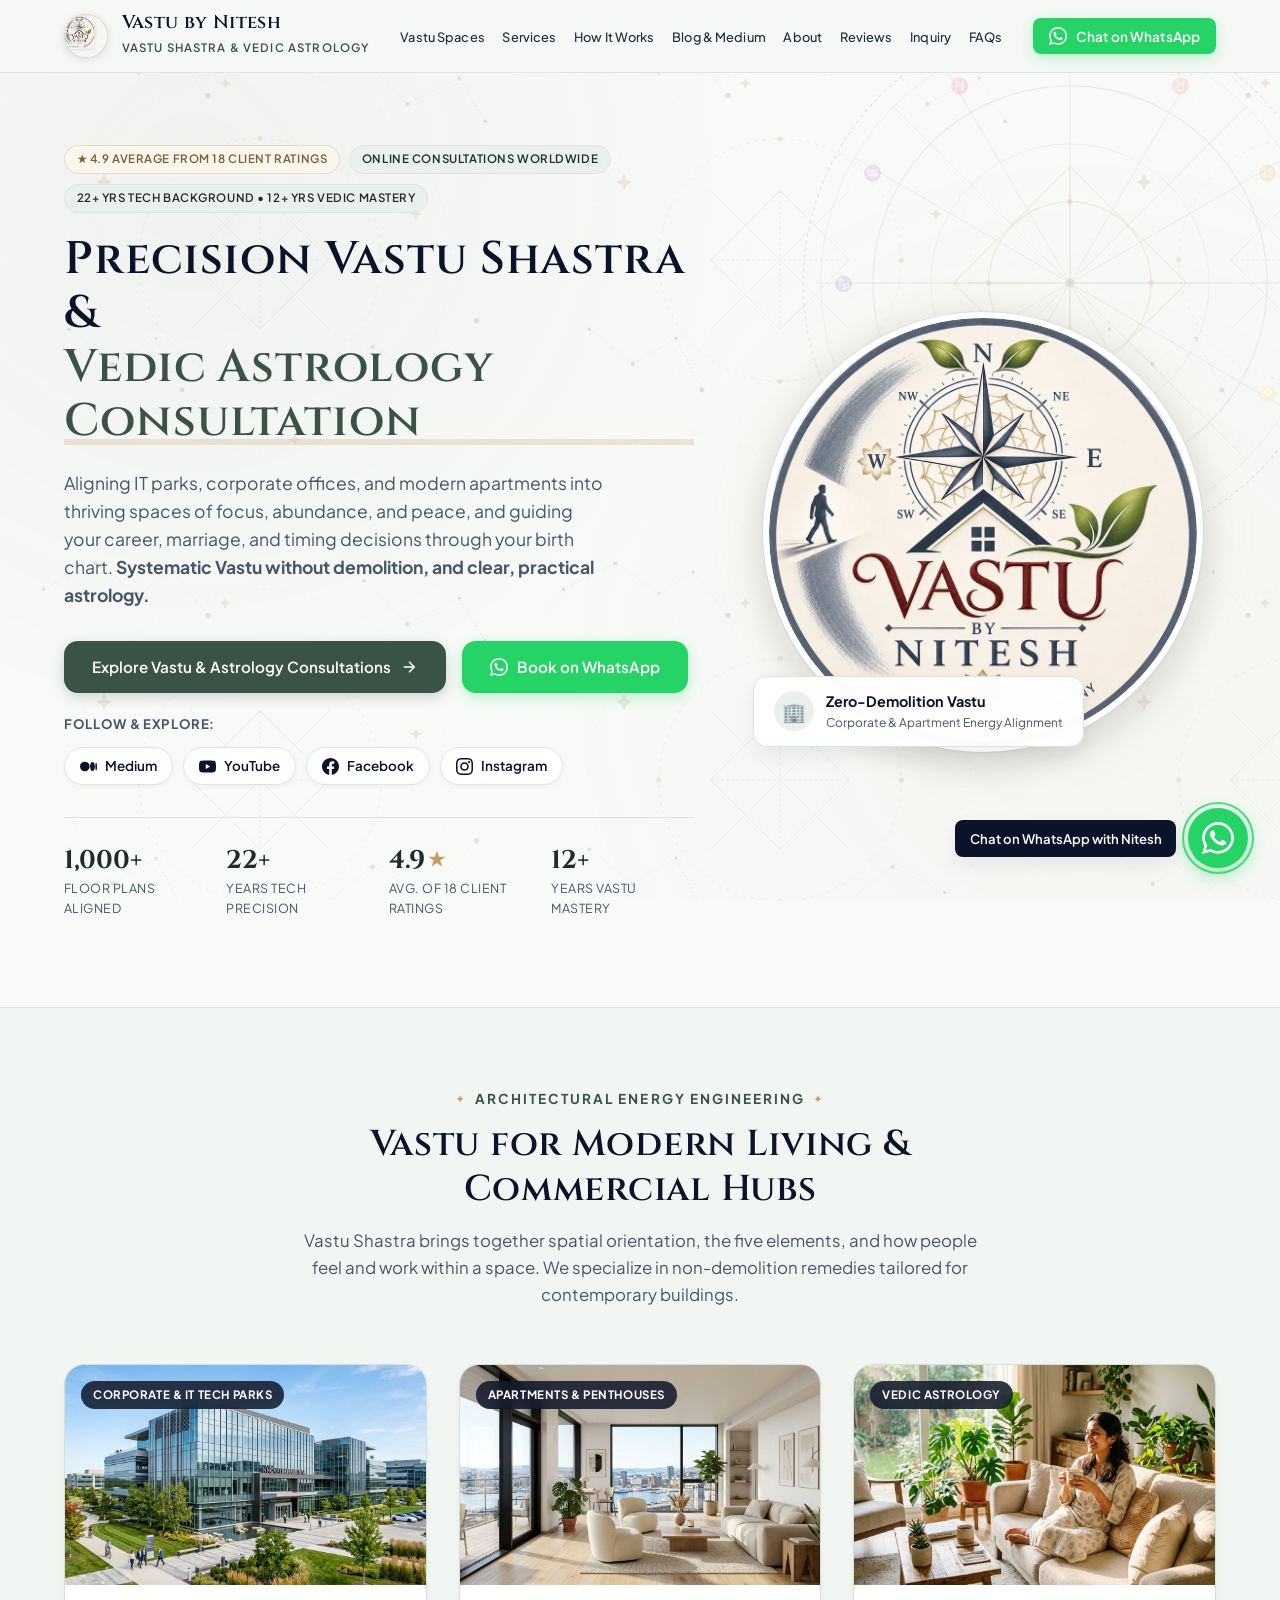
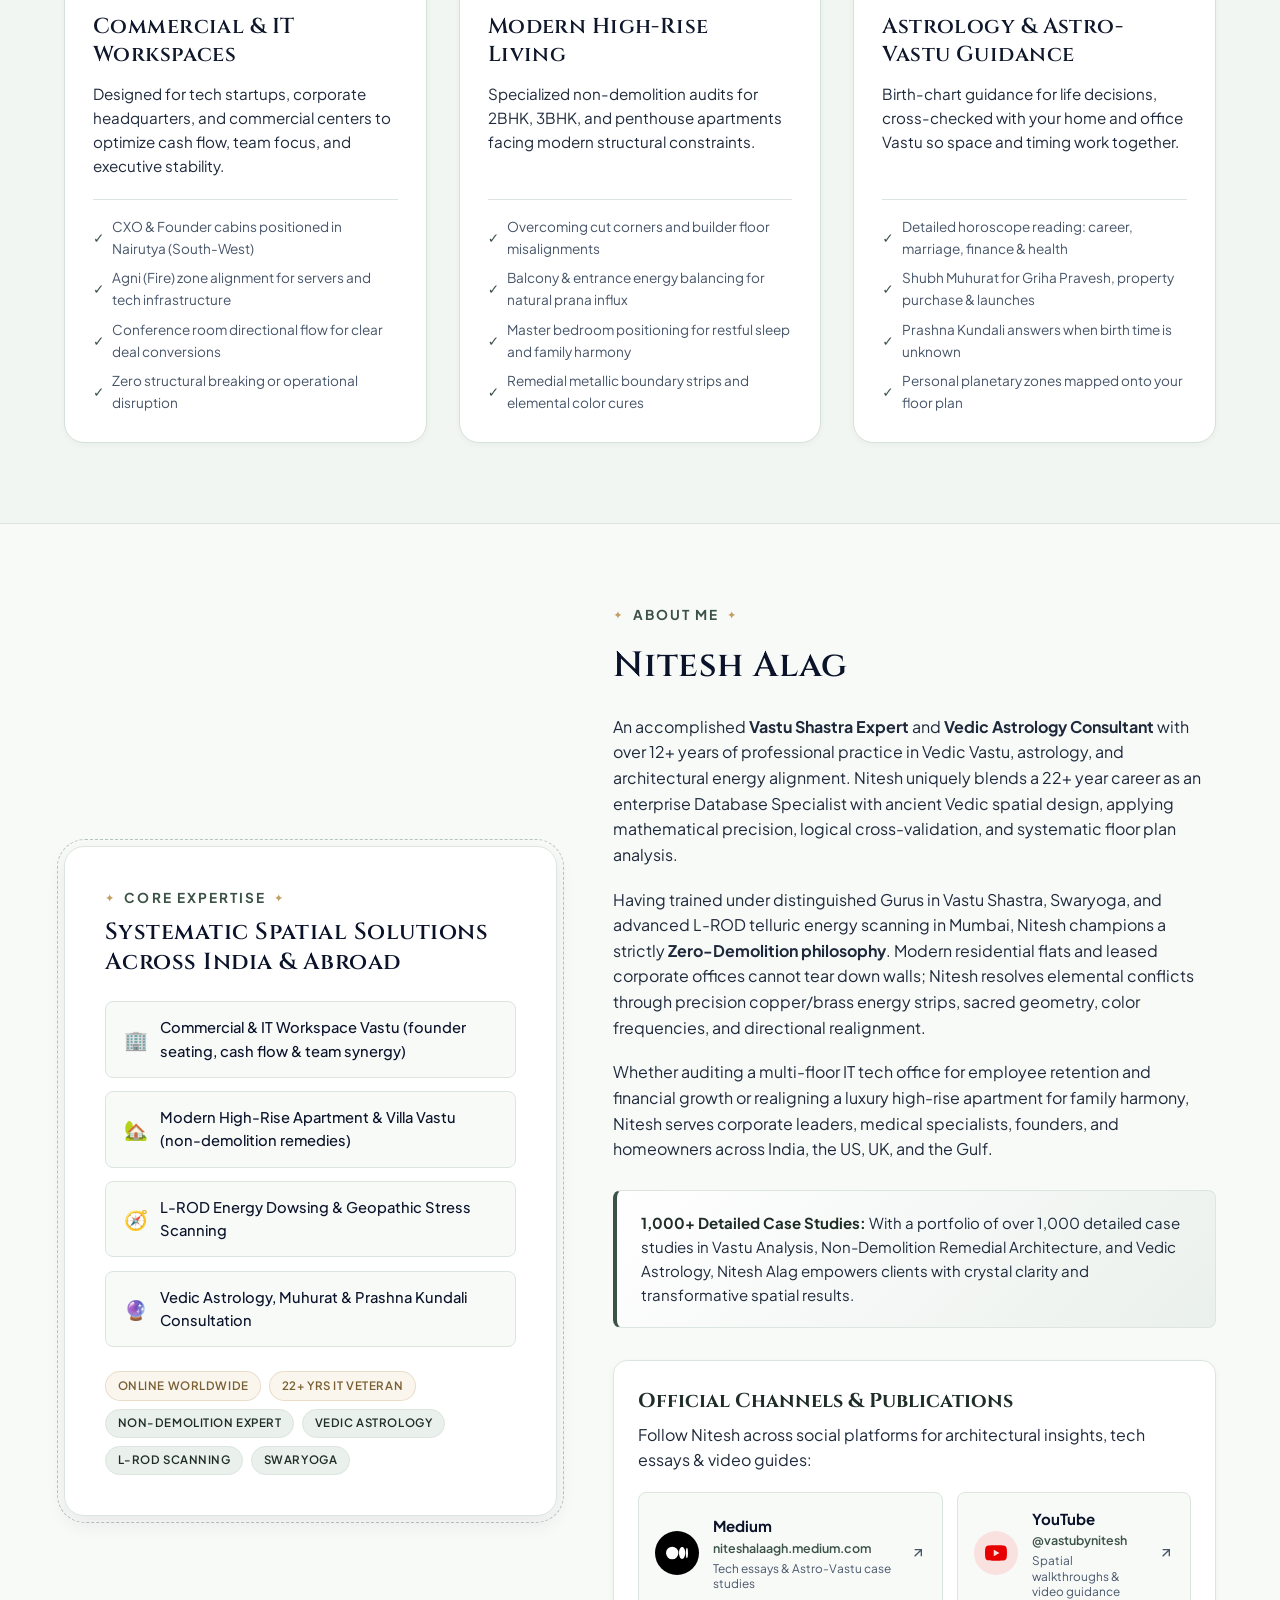
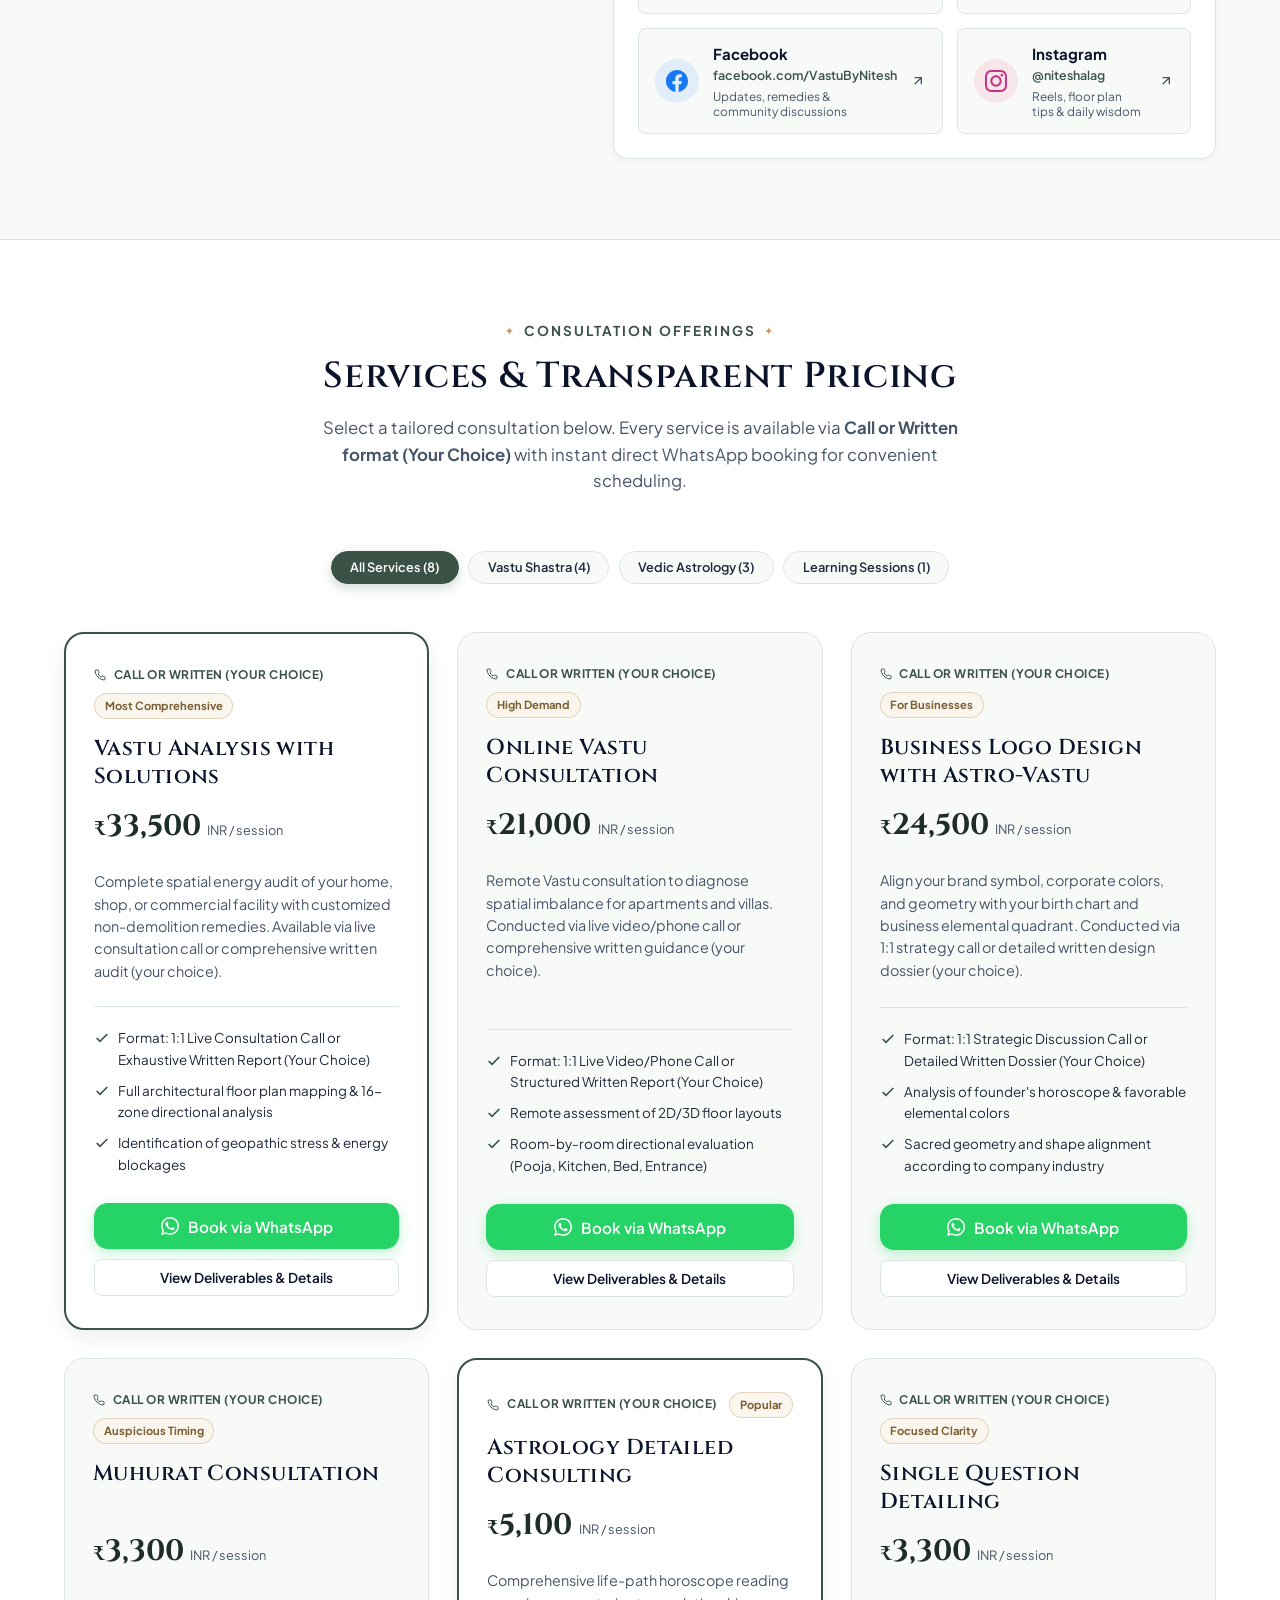
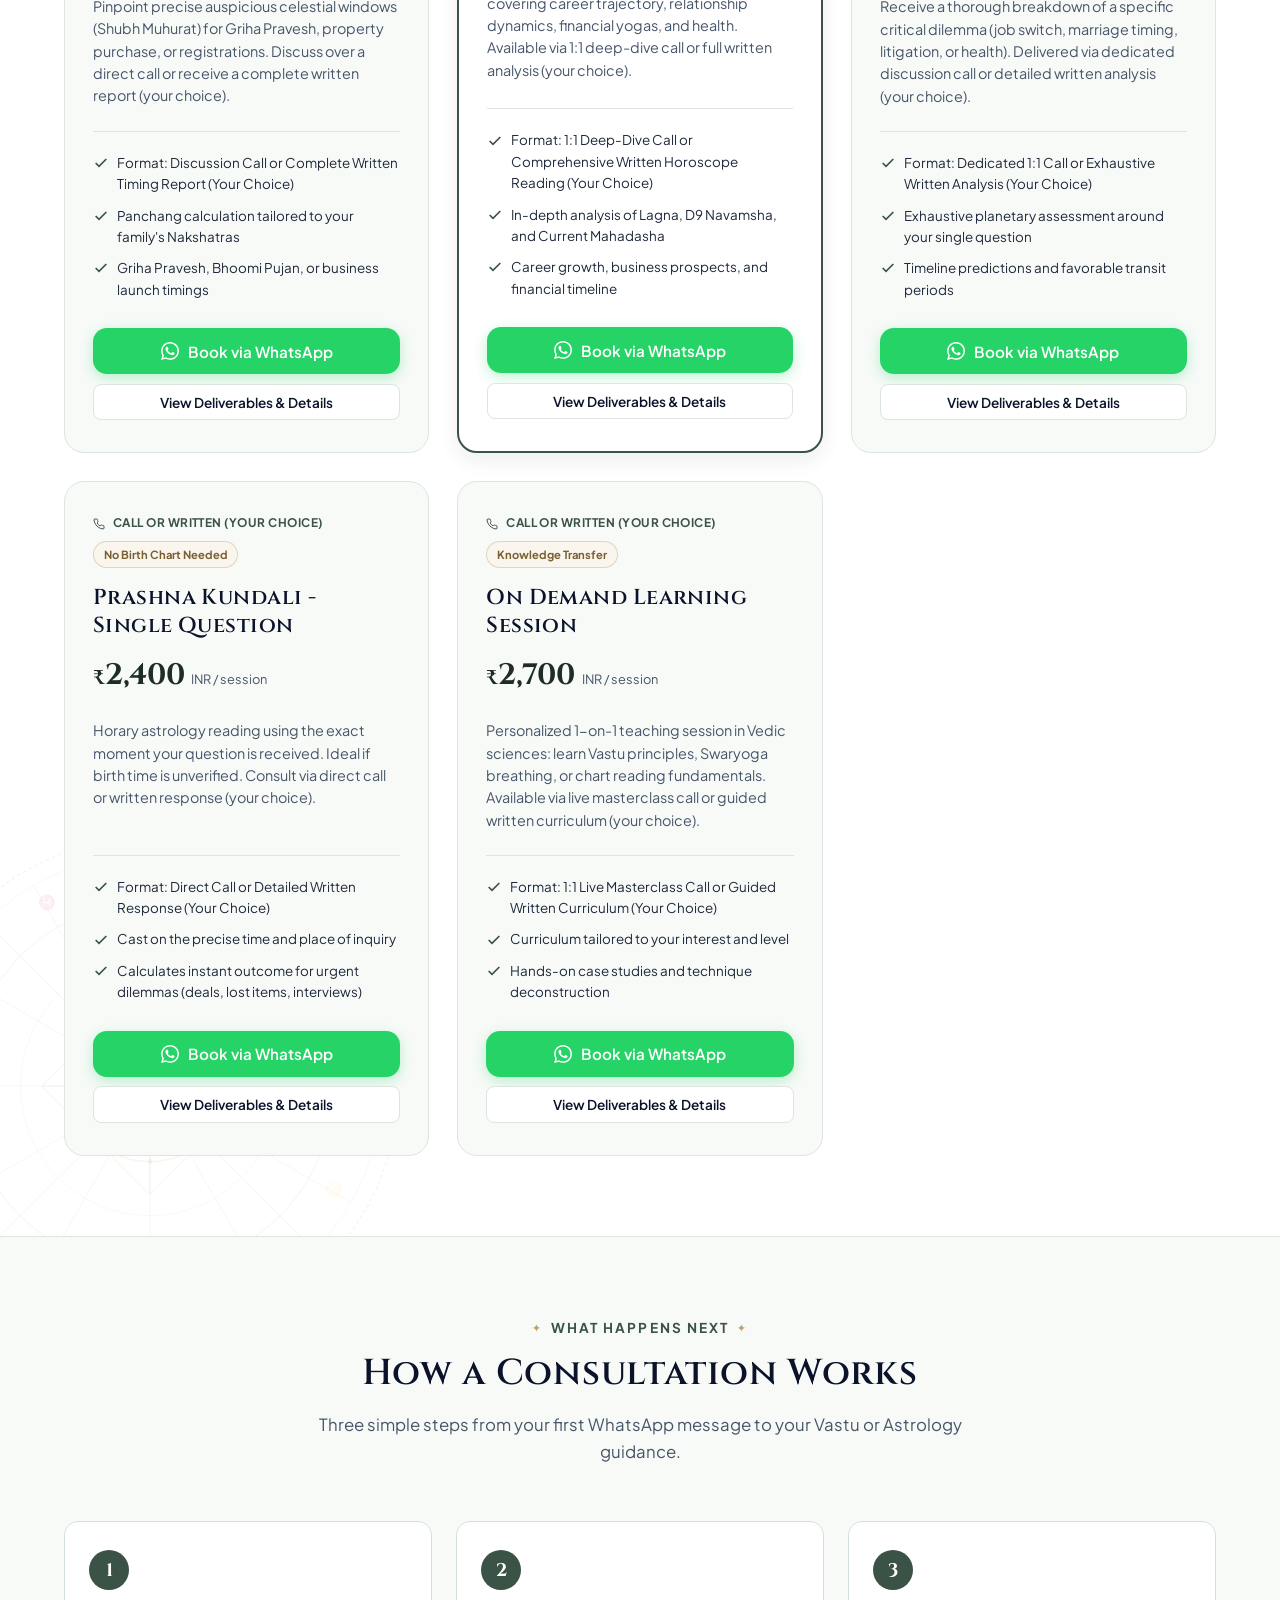
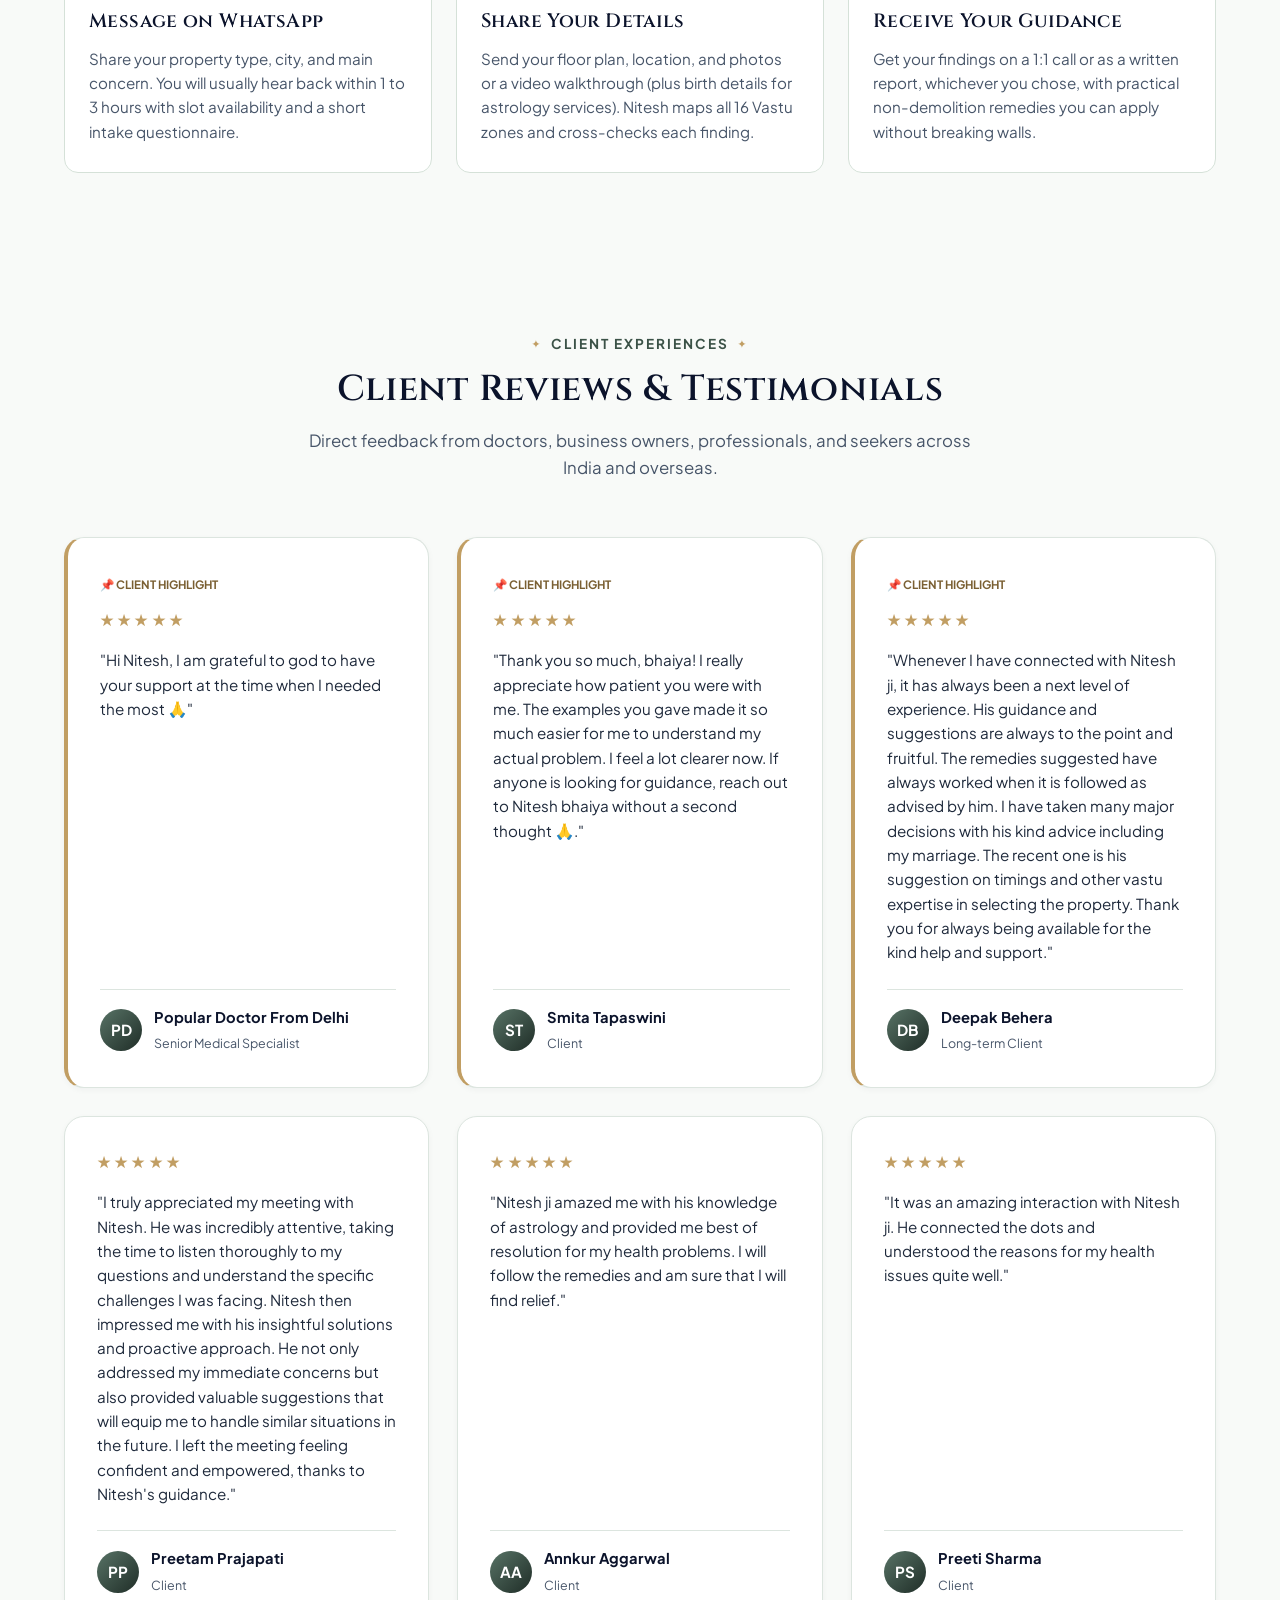
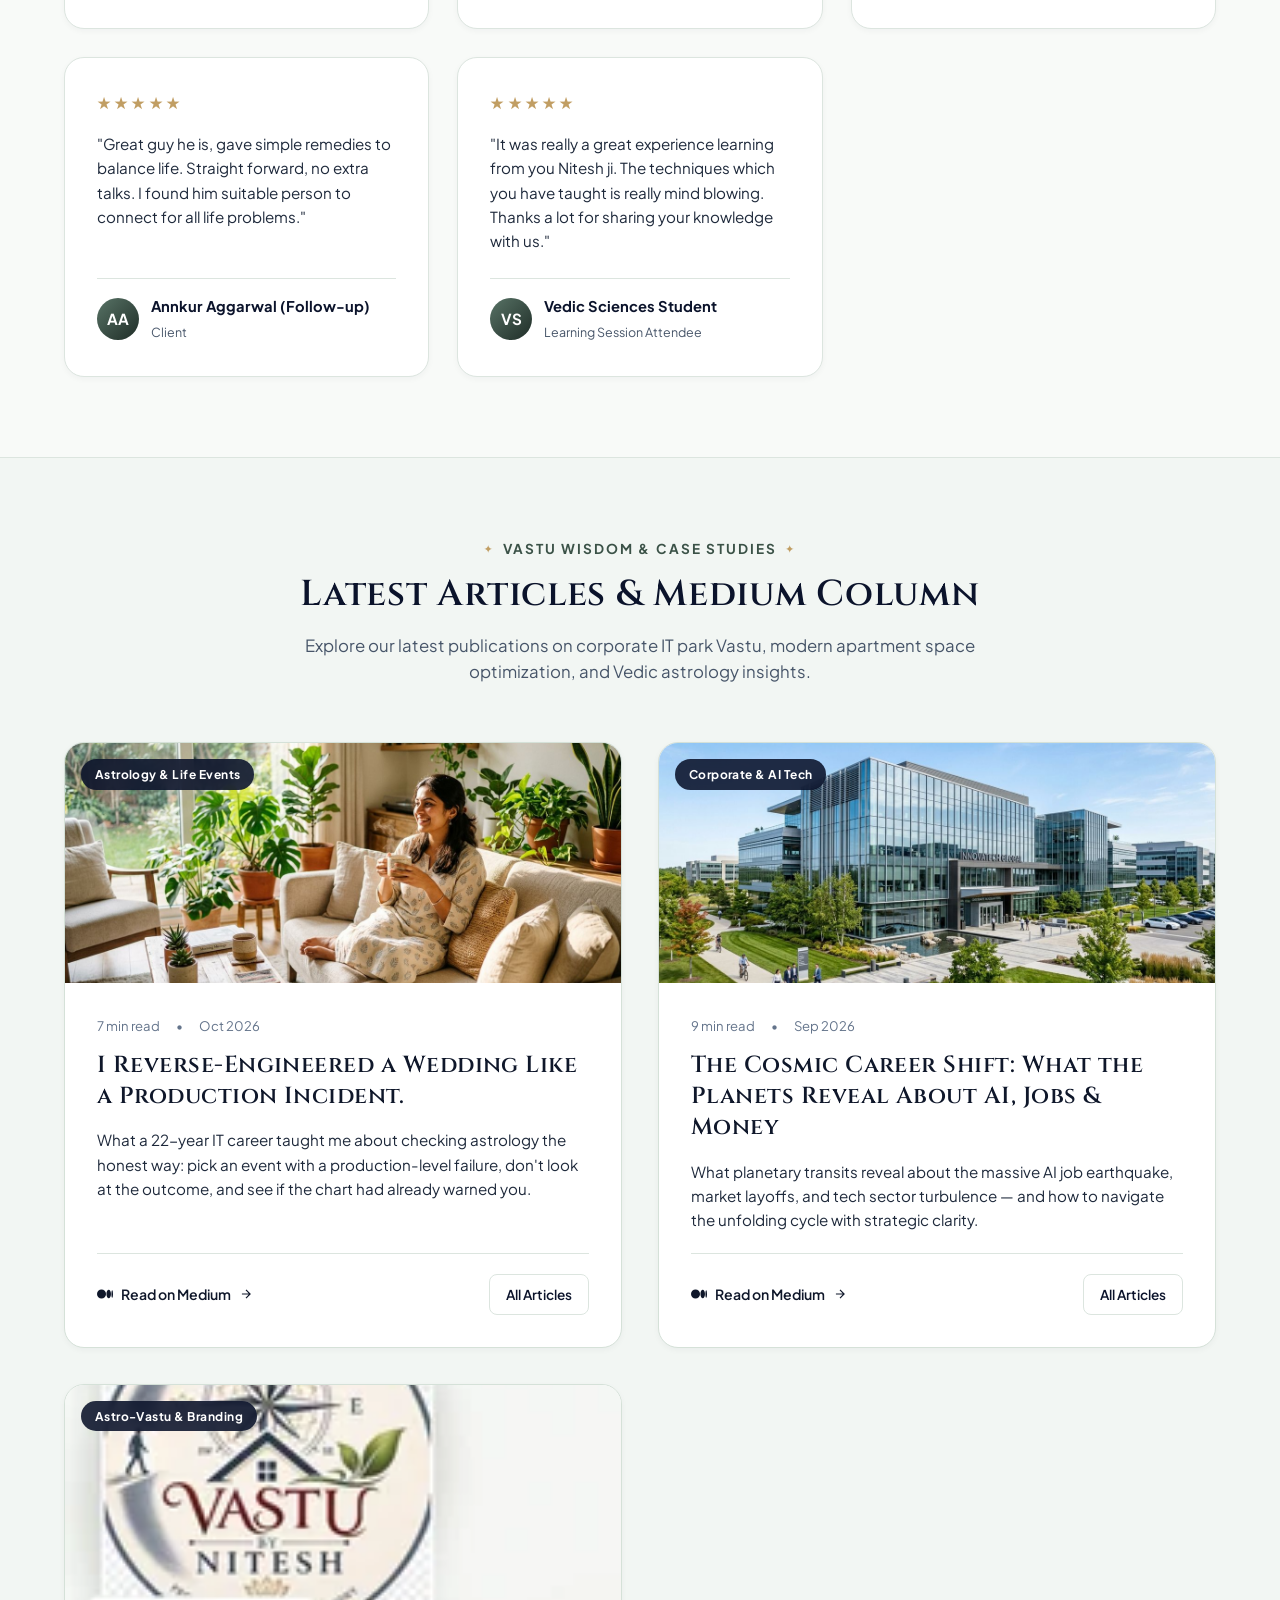
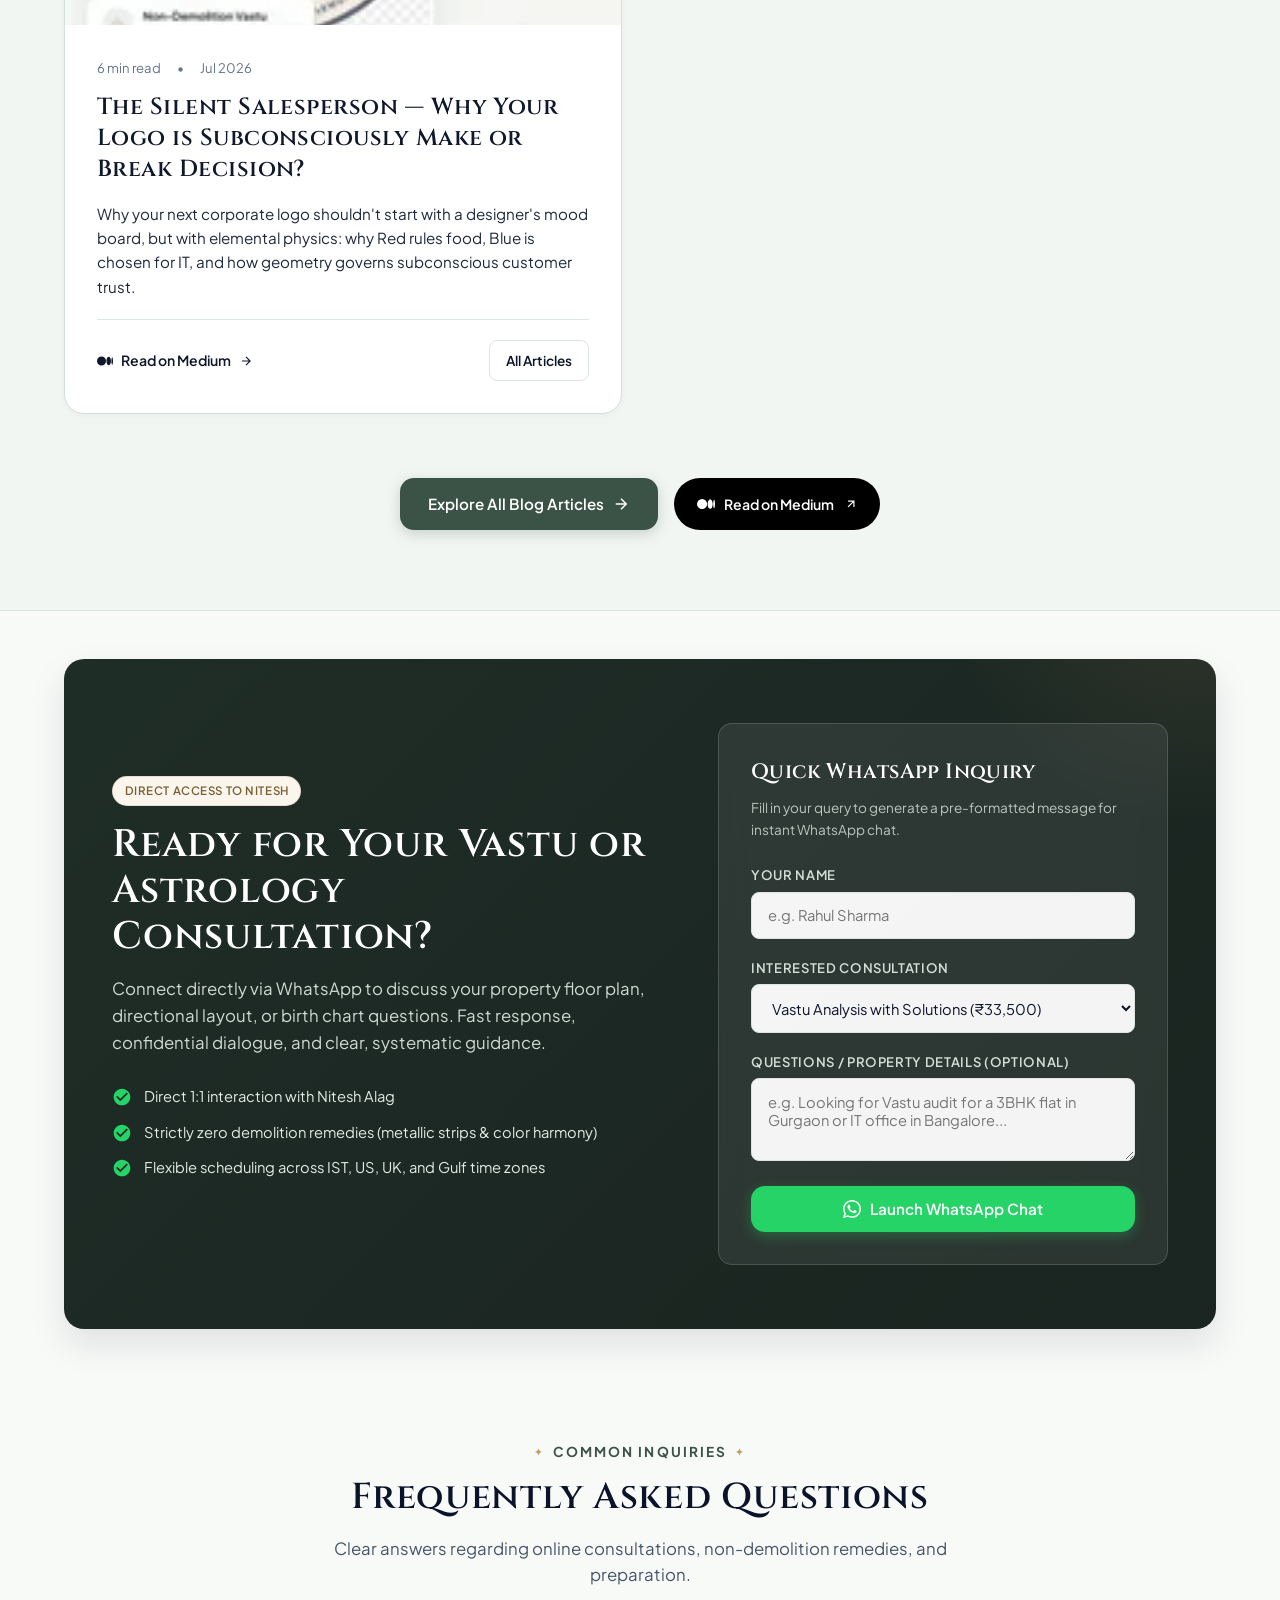
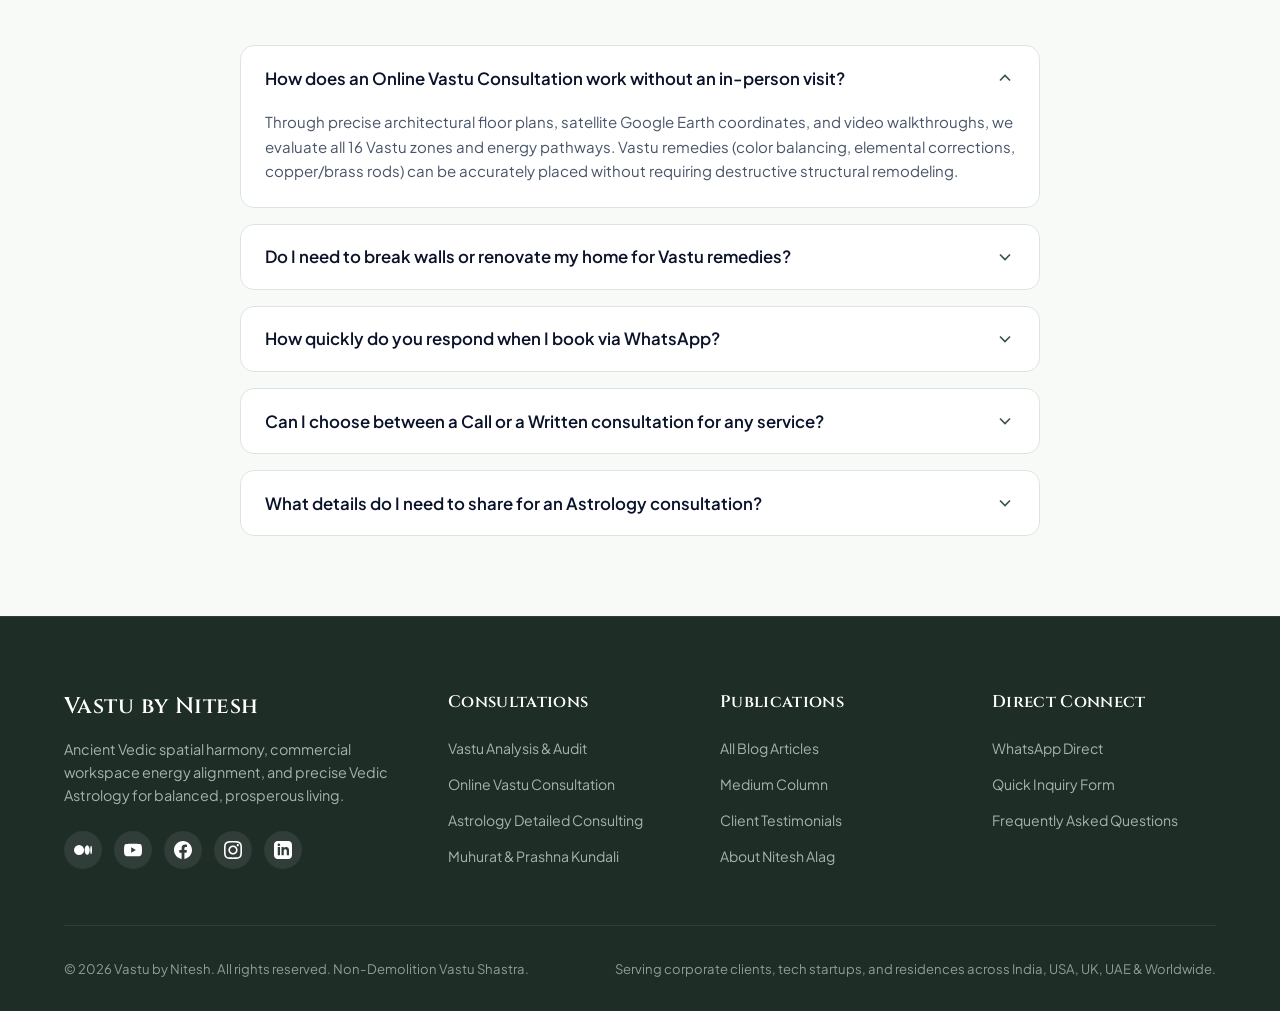
==== commit 8256e962: "website changes" ====
--- a/index.html
+++ b/index.html
@@ -48,7 +48,7 @@
   </script>
 
   <!-- Favicon -->
-  <link rel="icon" type="image/png" href="assets/nitesh-alag.png">
+  <link rel="icon" type="image/png" href="assets/favicon.png">
 
   <!-- Google Fonts: Cinzel, Cormorant Garamond & Plus Jakarta Sans -->
   <link rel="preconnect" href="https://fonts.googleapis.com">
@@ -66,7 +66,7 @@
   <header class="navbar" id="navbar">
     <div class="container">
       <a href="#hero" class="brand" aria-label="Vastu by Nitesh Home">
-        <img src="assets/vastu-logo.png" alt="Vastu by Nitesh Logo" class="brand-logo-img">
+        <img src="assets/vastu-logo.webp" alt="Vastu by Nitesh Logo" class="brand-logo-img" width="192" height="160">
         <div class="brand-text">
           <h1>Vastu by Nitesh</h1>
           <span>Vastu Shastra & Vedic Astrology</span>
@@ -188,7 +188,7 @@
             <div class="hero-mandala-frame">
               <div class="mandala-aura"></div>
               <div class="hero-img-box">
-                <img src="assets/nitesh-alag.png" alt="Nitesh Alag - Vastu Shastra Expert" loading="eager">
+                <img src="assets/nitesh-alag.webp" alt="Nitesh Alag - Vastu Shastra Expert" loading="eager" fetchpriority="high" width="880" height="880">
               </div>
               <div class="hero-floating-card">
                 <div class="floating-icon">🏢</div>
